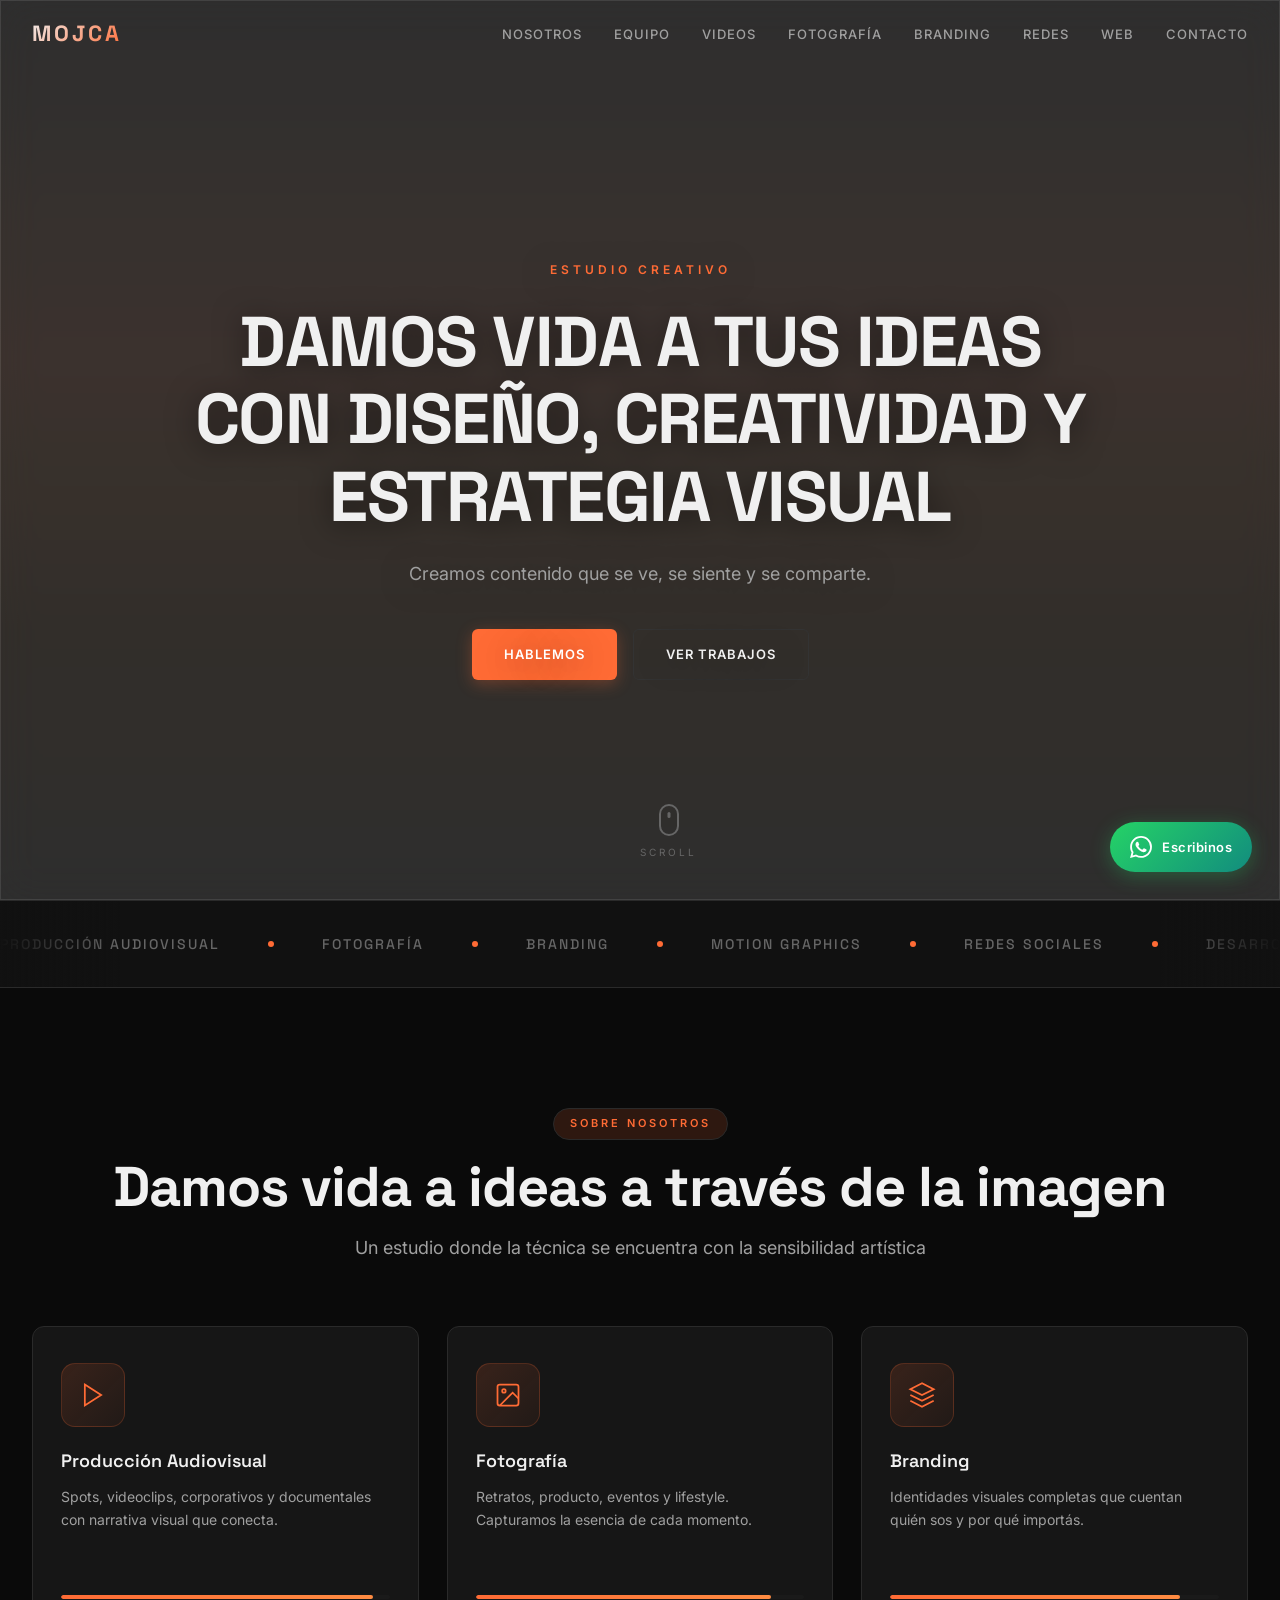
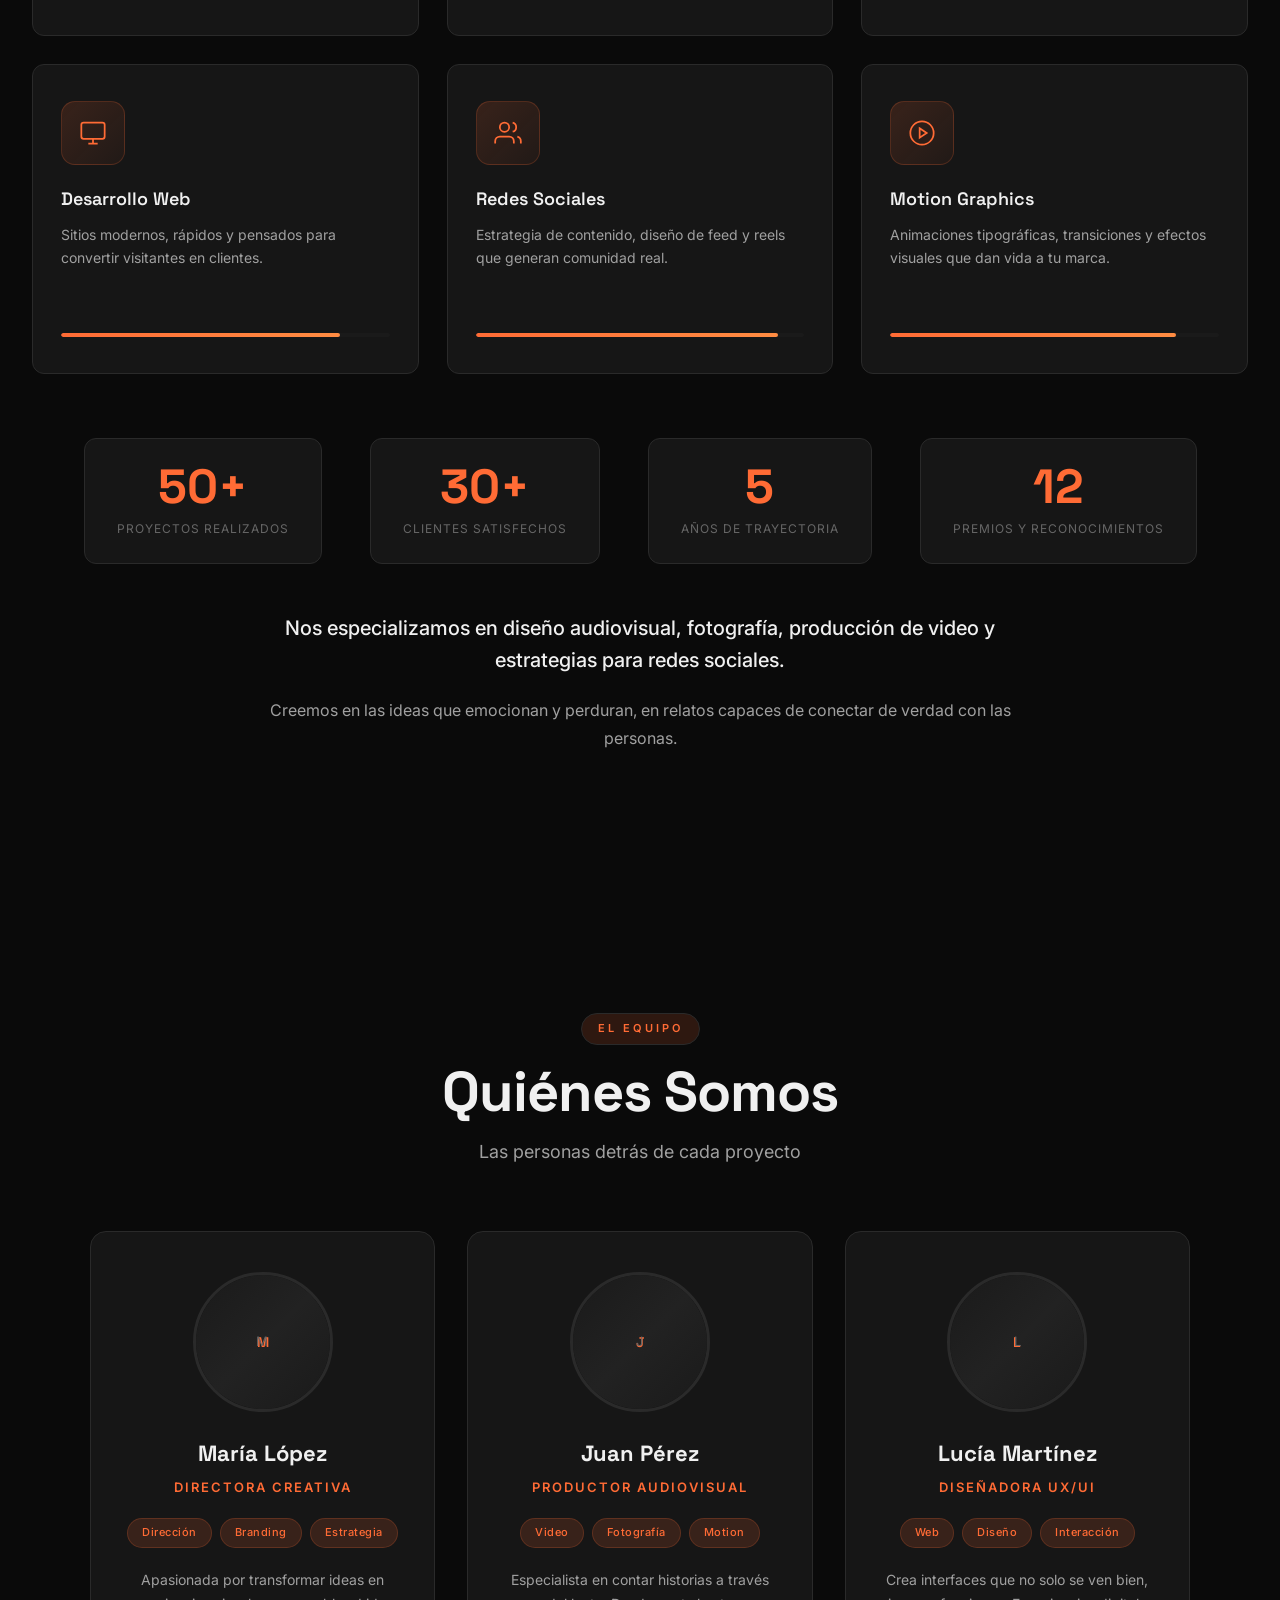
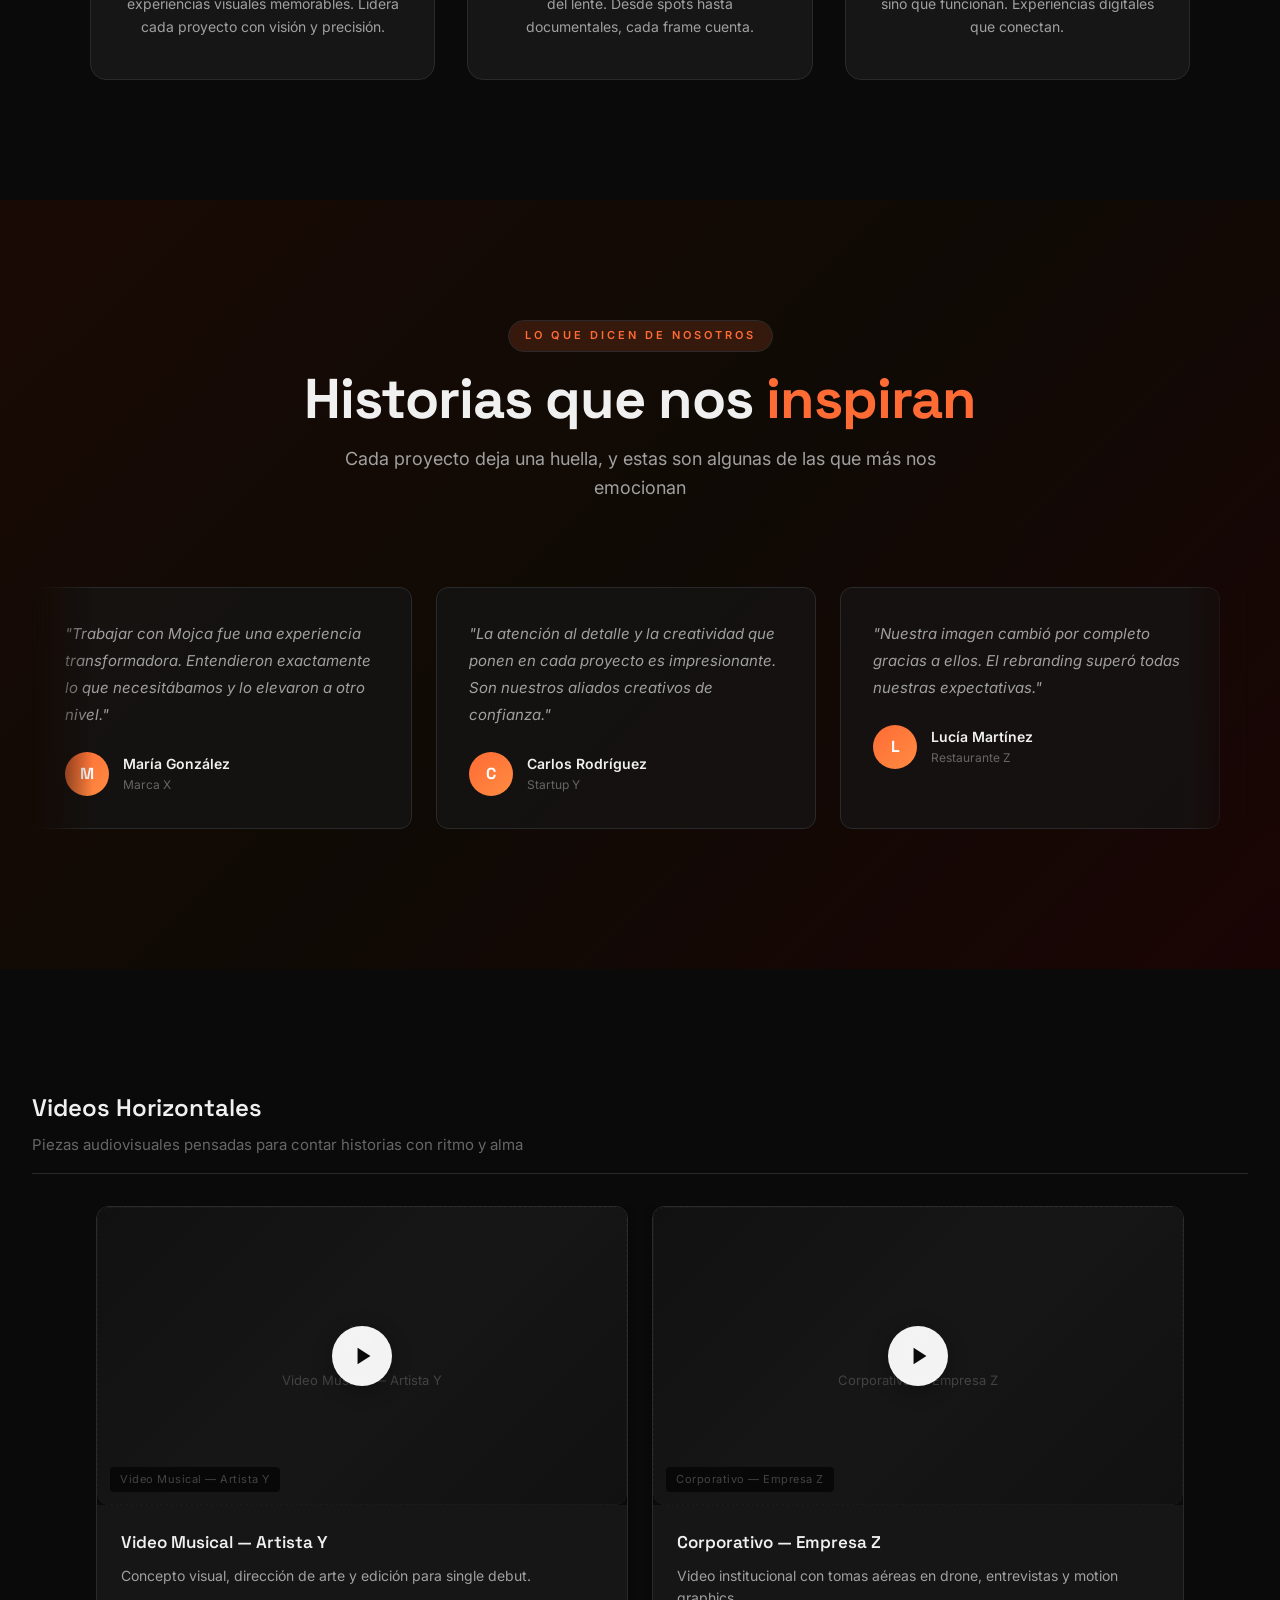
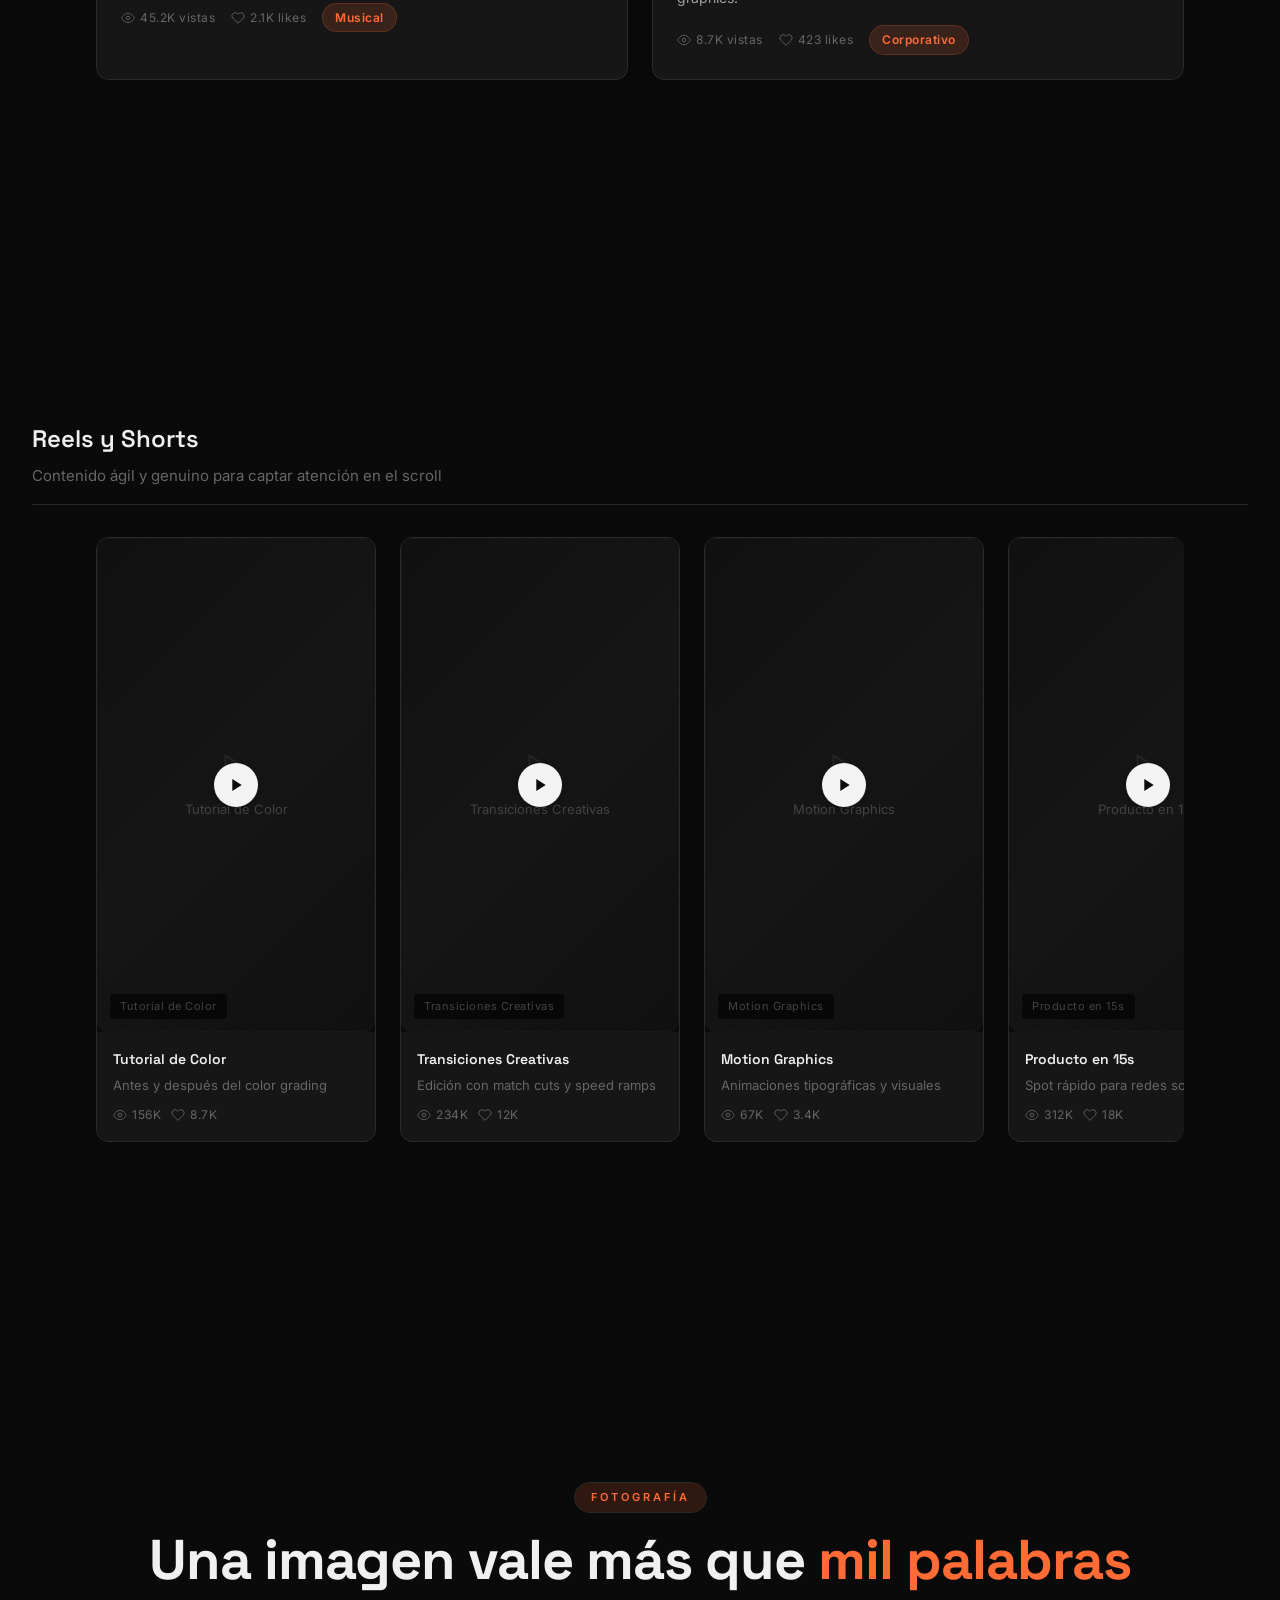
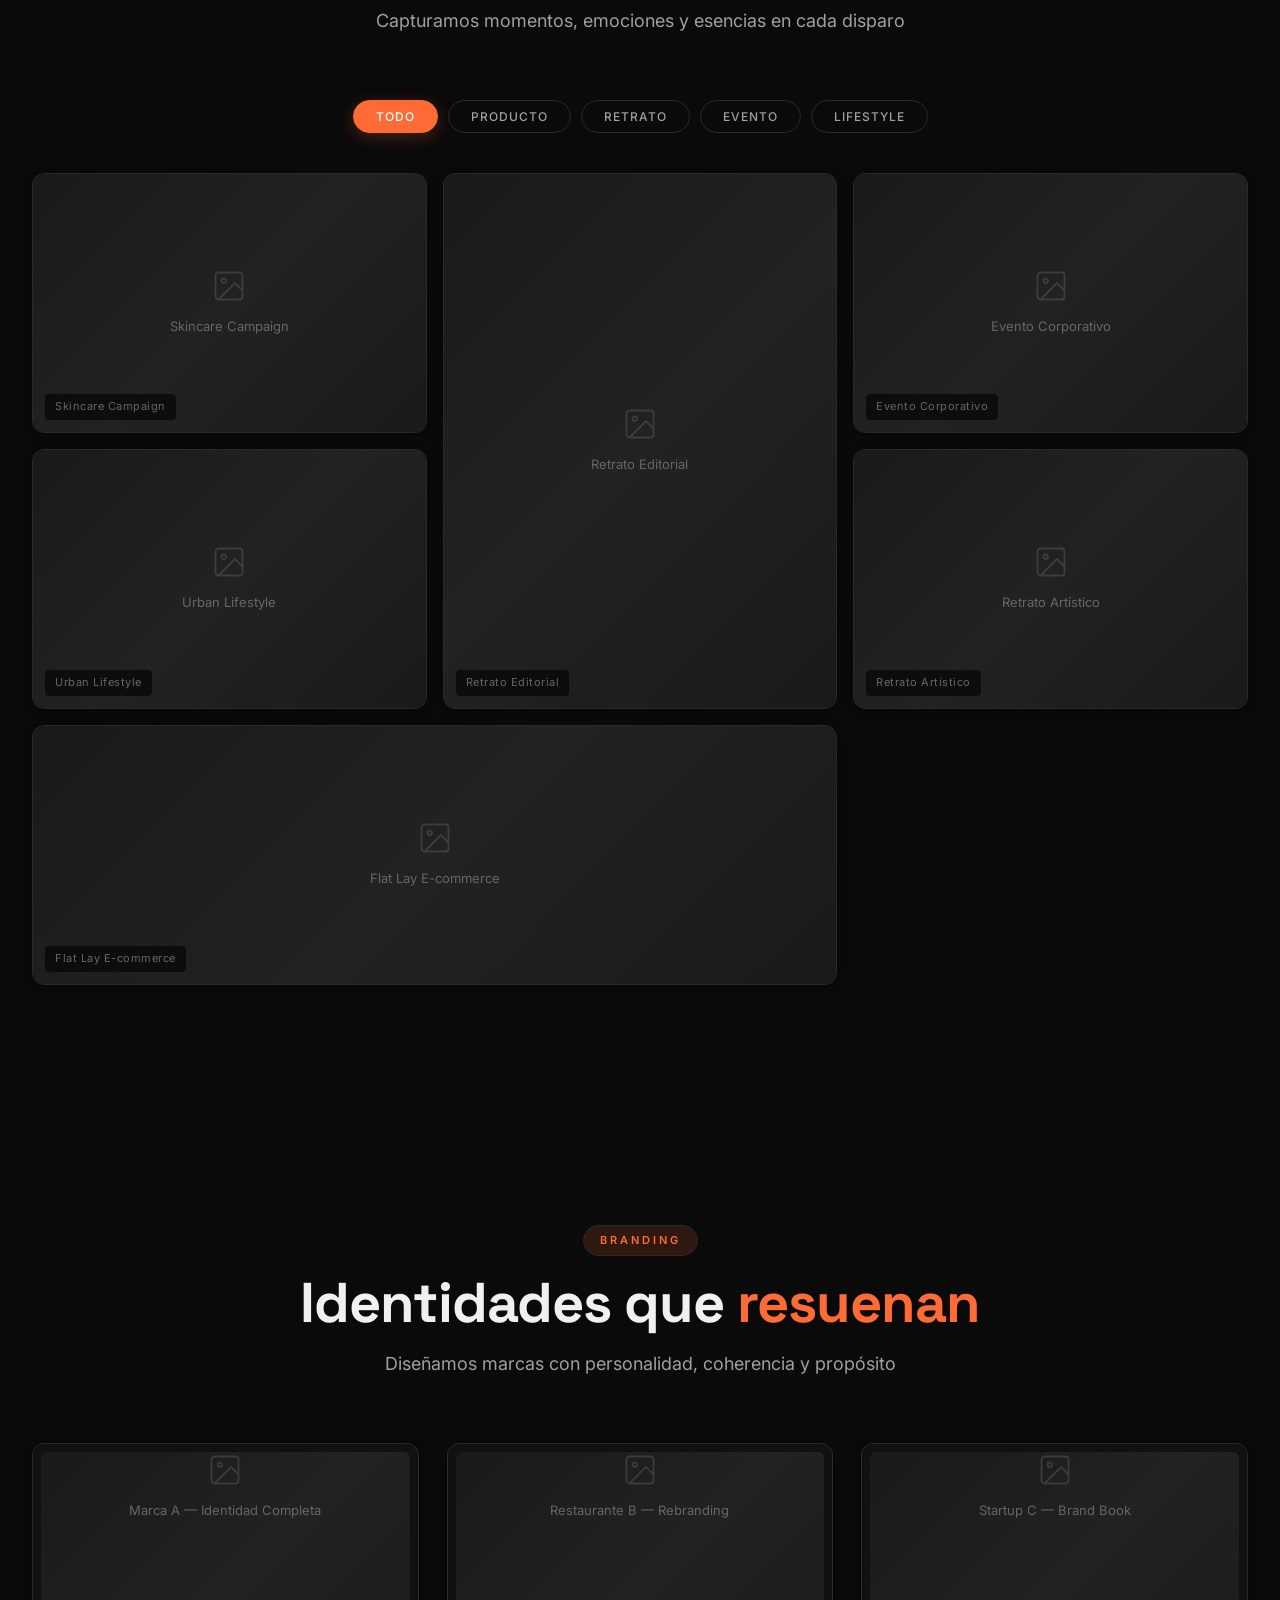
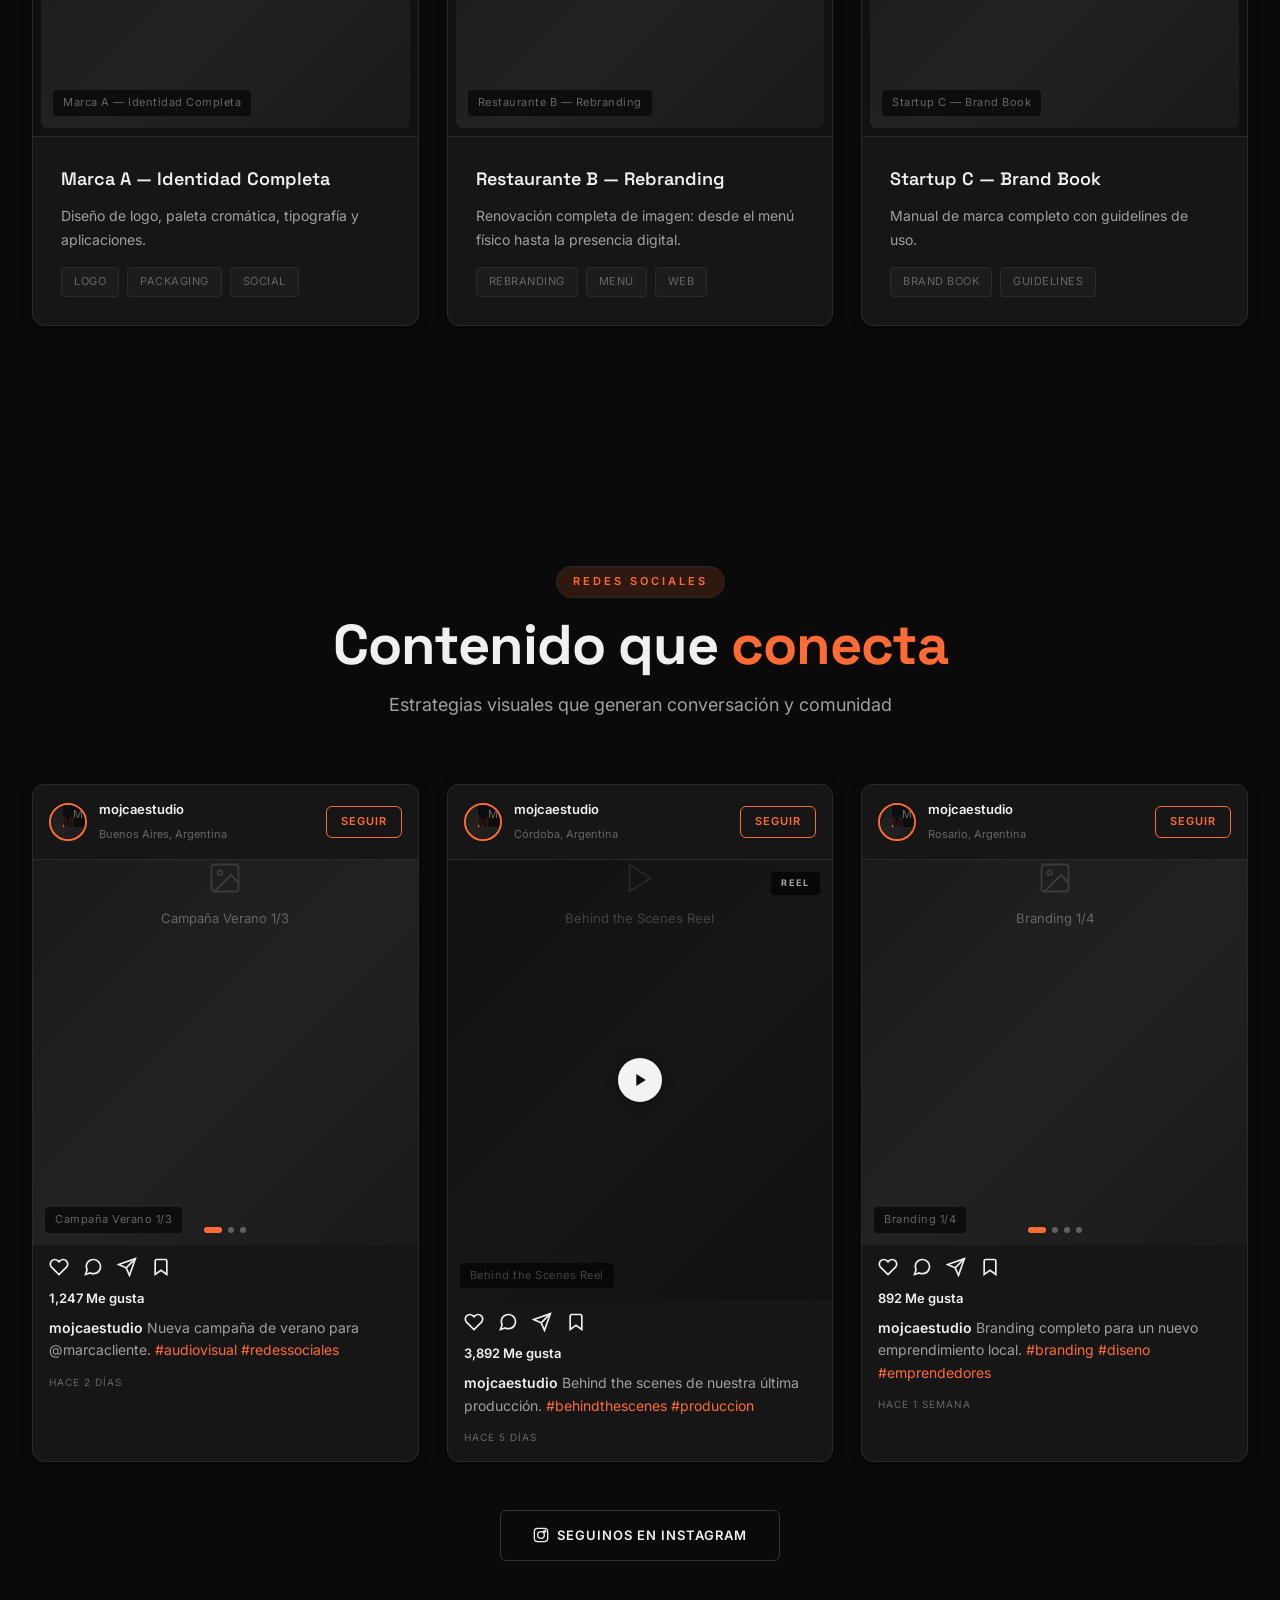
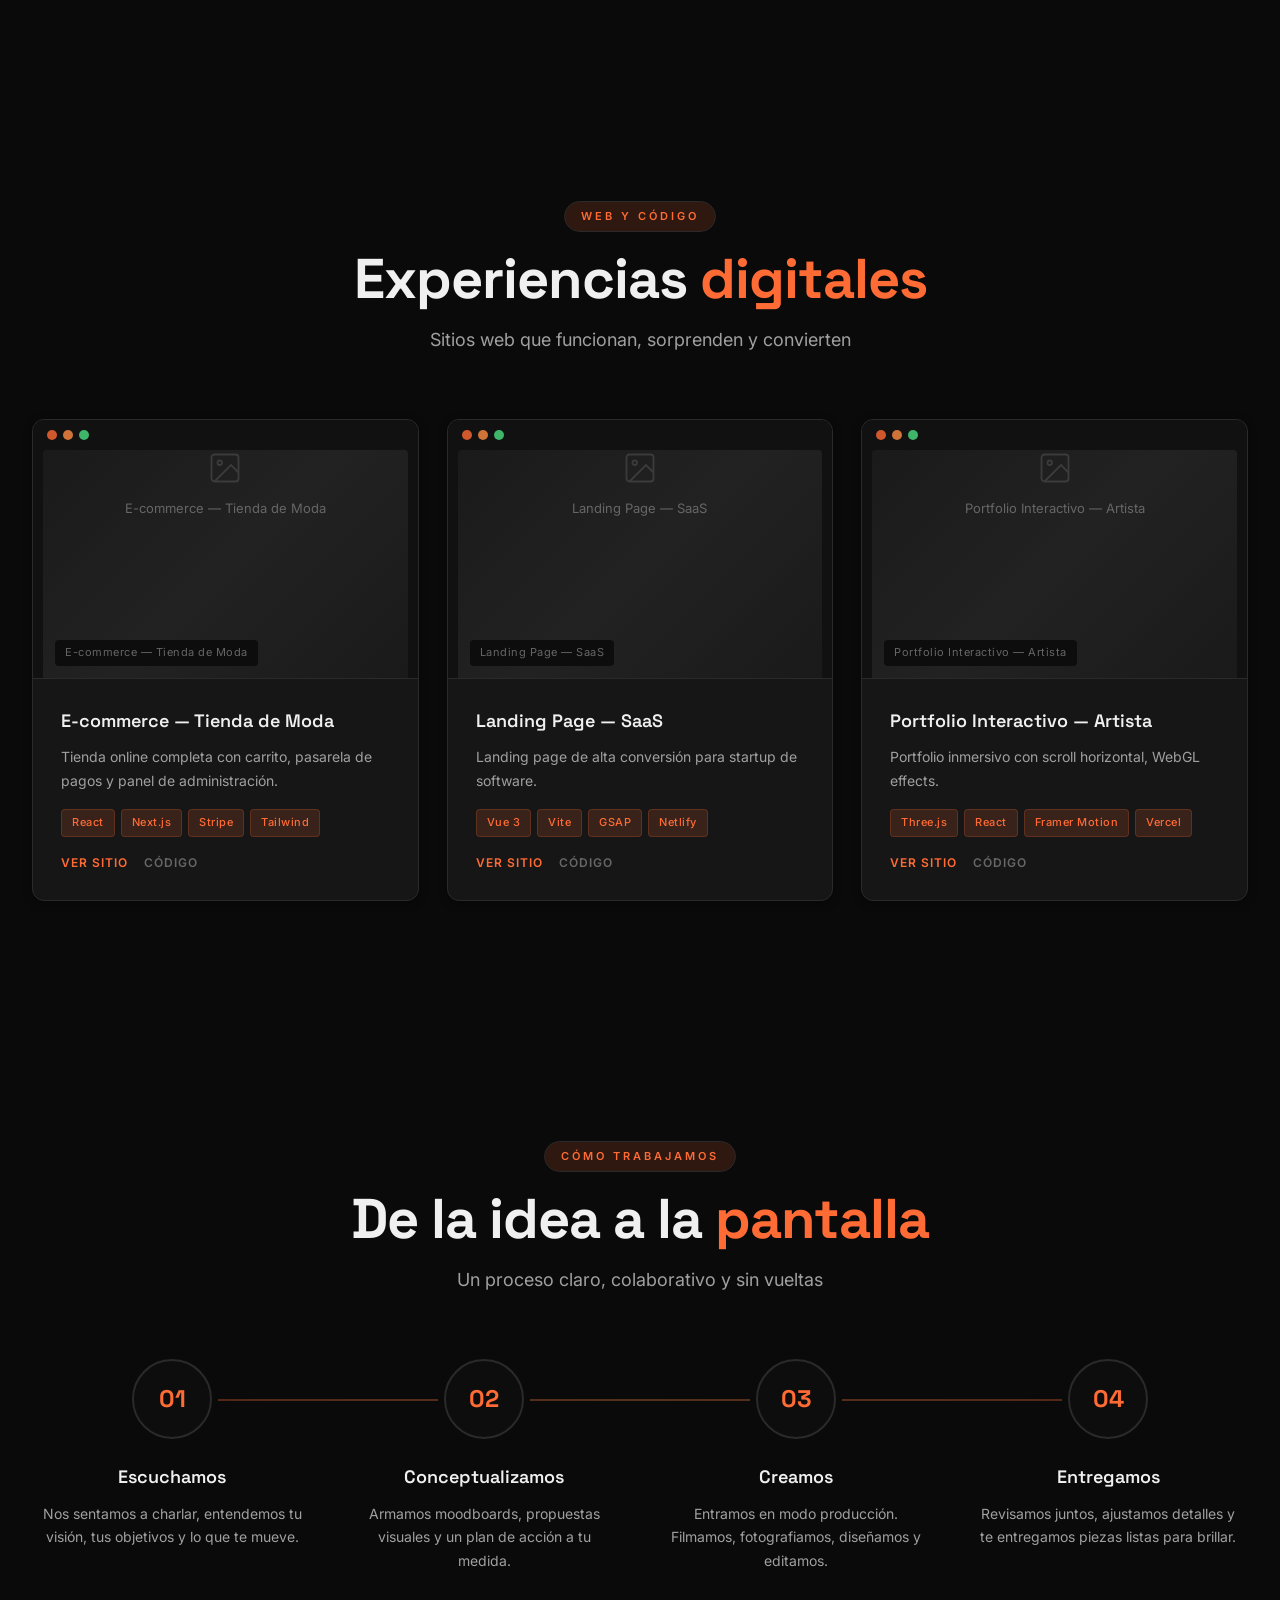
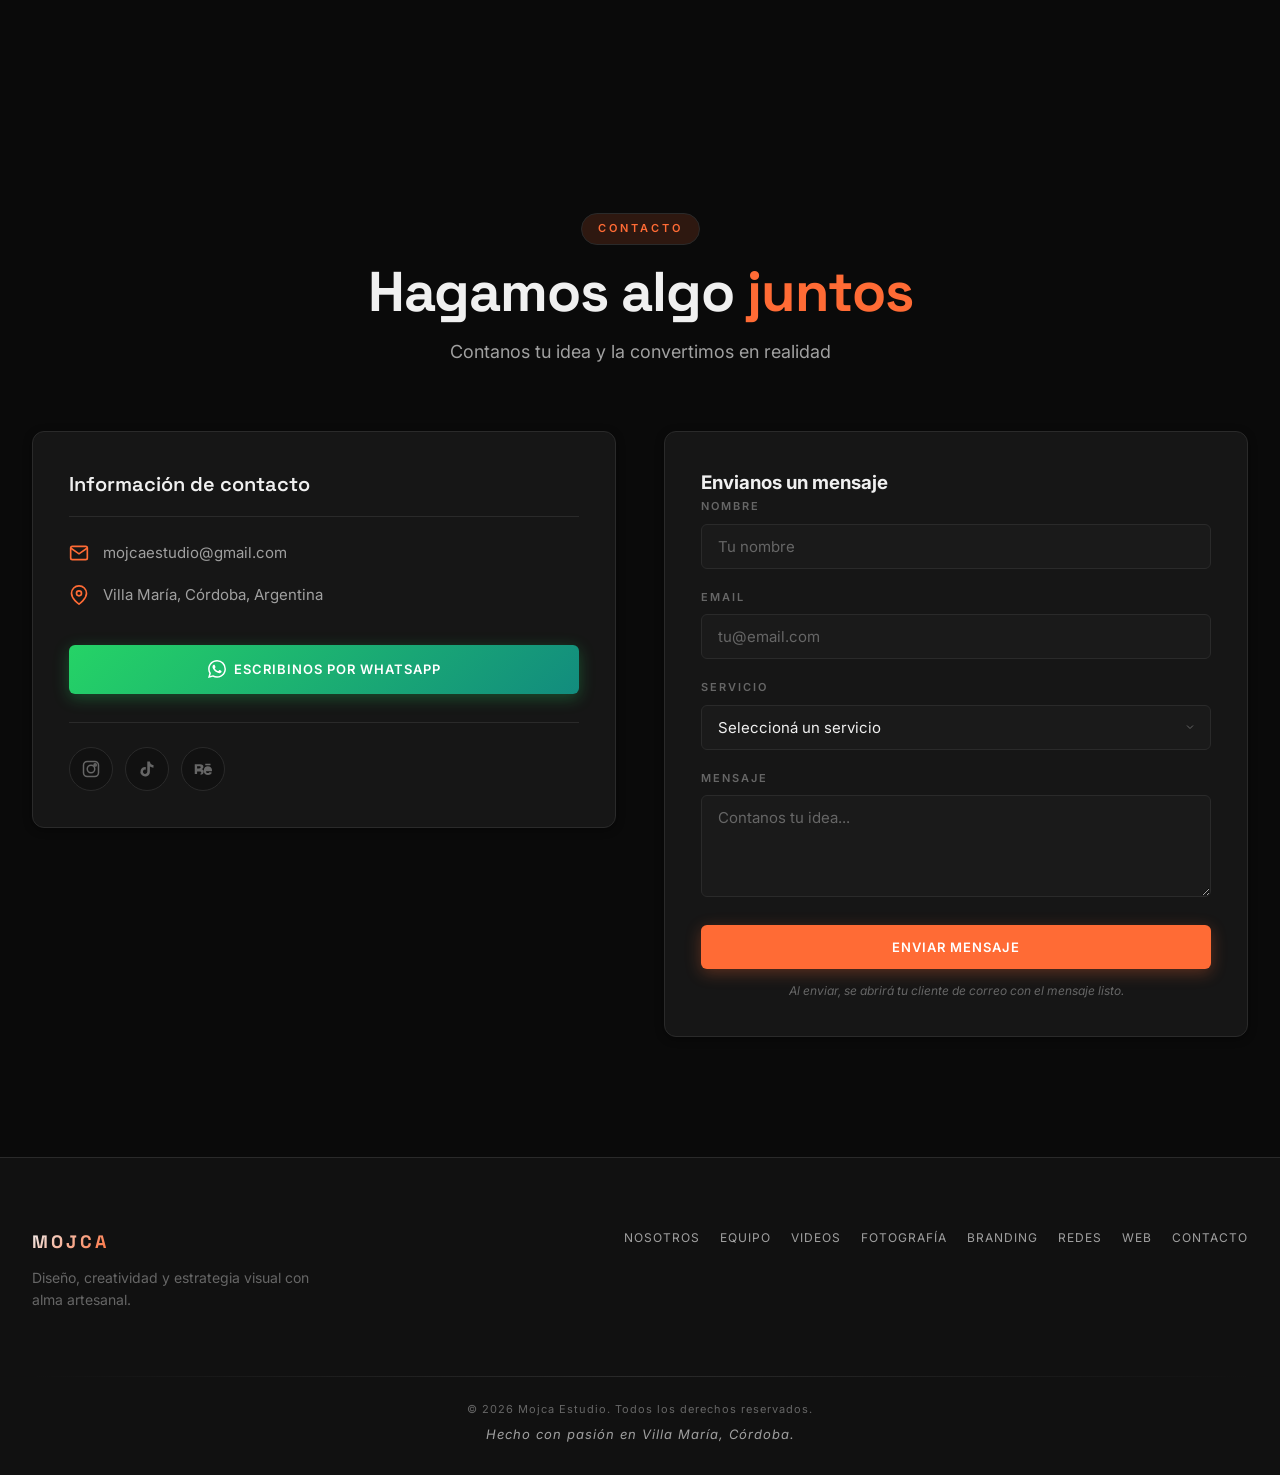
==== index.html @ 7a1876a5 "Update index.html" ====
<!DOCTYPE html>
<html lang="es">
<head>
    <meta charset="UTF-8">
    <meta name="viewport" content="width=device-width, initial-scale=1.0">
    <title>Mojca Estudio</title>
    <link rel="preconnect" href="https://fonts.googleapis.com">
    <link rel="preconnect" href="https://fonts.gstatic.com" crossorigin>
    <link href="https://fonts.googleapis.com/css2?family=Inter:wght@300;400;500;600;700&family=Space+Grotesk:wght@400;500;600;700&display=swap" rel="stylesheet">
    <link rel="stylesheet" href="style.css">
</head>
<body>

<div class="cursor-glow" id="cursorGlow"></div>
<div class="bg-gradient-layer" id="bgGradient" data-active="warm"></div>

<nav class="nav" id="nav">
    <div class="nav-container">
        <a href="#" class="logo">
            <span class="logo-text" data-editable="logoText">MOJCA</span>
        </a>
        <ul class="nav-links" id="navLinks">
            <li><a href="#sobre">Nosotros</a></li>
            <li><a href="#quienes-somos">Equipo</a></li>
            <li><a href="#videos">Videos</a></li>
            <li><a href="#fotos">Fotografía</a></li>
            <li><a href="#branding">Branding</a></li>
            <li><a href="#redes">Redes</a></li>
            <li><a href="#webdev">Web</a></li>
            <li><a href="#contacto">Contacto</a></li>
        </ul>
        <button class="nav-toggle" id="navToggle" aria-label="Menu">
            <span></span><span></span><span></span>
        </button>
    </div>
</nav>

<section class="hero section-bg" data-bg="warm" id="inicio">
    <div class="hero-video-bg" id="heroVideoBg">
        <video id="heroVideo" muted loop playsinline preload="metadata" controlsList="nodownload noplaybackrate" disablePictureInPicture oncontextmenu="return false;"></video>
        <div class="hero-video-overlay" id="heroVideoOverlay"></div>
    </div>
    <div class="hero-glass" id="heroGlass"></div>
    <div class="hero-content">
        <p class="hero-label fade-up delay-1" data-editable="heroLabel">Estudio Creativo</p>
        <h1 class="hero-title fade-up delay-2" data-editable="heroTitle">DAMOS VIDA A TUS IDEAS CON DISEÑO, CREATIVIDAD Y ESTRATEGIA VISUAL</h1>
        <p class="hero-sub fade-up delay-3" data-editable="heroSub">Creamos contenido que se ve, se siente y se comparte.</p>
        <div class="hero-cta fade-up delay-4">
            <a href="#contacto" class="btn btn-primary">Hablemos</a>
            <a href="#videos" class="btn btn-outline">Ver Trabajos</a>
        </div>
    </div>
    <div class="scroll-indicator fade-up delay-5">
        <span></span>
        <p>Scroll</p>
    </div>
</section>

<div class="marquee-section">
    <div class="marquee-track" id="marqueeTrack">
        <span>Producción Audiovisual</span><span class="marquee-dot"></span>
        <span>Fotografía</span><span class="marquee-dot"></span>
        <span>Branding</span><span class="marquee-dot"></span>
        <span>Motion Graphics</span><span class="marquee-dot"></span>
        <span>Redes Sociales</span><span class="marquee-dot"></span>
        <span>Desarrollo Web</span><span class="marquee-dot"></span>
        <span>Color Grading</span><span class="marquee-dot"></span>
        <span>Diseño Editorial</span><span class="marquee-dot"></span>
        <span>Producción Audiovisual</span><span class="marquee-dot"></span>
        <span>Fotografía</span><span class="marquee-dot"></span>
        <span>Branding</span><span class="marquee-dot"></span>
        <span>Motion Graphics</span><span class="marquee-dot"></span>
        <span>Redes Sociales</span><span class="marquee-dot"></span>
        <span>Desarrollo Web</span><span class="marquee-dot"></span>
        <span>Color Grading</span><span class="marquee-dot"></span>
        <span>Diseño Editorial</span><span class="marquee-dot"></span>
    </div>
</div>

<section class="section section-bg" data-bg="cream" id="sobre">
    <div class="container-wide">
        <div class="section-header scroll-reveal">
            <span class="section-tag" data-editable="sobreTag">Sobre Nosotros</span>
            <h2 class="section-title" data-editable="sobreTitle">Damos vida a ideas a través de la imagen</h2>
            <p class="section-subtitle" data-editable="sobreSubtitle">Un estudio donde la técnica se encuentra con la sensibilidad artística</p>
        </div>
        <div class="servicios-grid">
            <div class="servicio-card scroll-reveal" data-delay="0">
                <div class="servicio-icon"><svg viewBox="0 0 24 24" fill="none" stroke="currentColor" stroke-width="1.5"><polygon points="5 3 19 12 5 21 5 3"/></svg></div>
                <h3>Producción Audiovisual</h3>
                <p>Spots, videoclips, corporativos y documentales con narrativa visual que conecta.</p>
                <div class="servicio-bar"><div class="servicio-bar-fill" style="--width:95%"></div></div>
            </div>
            <div class="servicio-card scroll-reveal" data-delay="1">
                <div class="servicio-icon"><svg viewBox="0 0 24 24" fill="none" stroke="currentColor" stroke-width="1.5"><rect x="3" y="3" width="18" height="18" rx="2"/><circle cx="8.5" cy="8.5" r="1.5"/><path d="M21 15l-5-5L5 21"/></svg></div>
                <h3>Fotografía</h3>
                <p>Retratos, producto, eventos y lifestyle. Capturamos la esencia de cada momento.</p>
                <div class="servicio-bar"><div class="servicio-bar-fill" style="--width:90%"></div></div>
            </div>
            <div class="servicio-card scroll-reveal" data-delay="2">
                <div class="servicio-icon"><svg viewBox="0 0 24 24" fill="none" stroke="currentColor" stroke-width="1.5"><path d="M12 2L2 7l10 5 10-5-10-5z"/><path d="M2 17l10 5 10-5"/><path d="M2 12l10 5 10-5"/></svg></div>
                <h3>Branding</h3>
                <p>Identidades visuales completas que cuentan quién sos y por qué importás.</p>
                <div class="servicio-bar"><div class="servicio-bar-fill" style="--width:88%"></div></div>
            </div>
            <div class="servicio-card scroll-reveal" data-delay="3">
                <div class="servicio-icon"><svg viewBox="0 0 24 24" fill="none" stroke="currentColor" stroke-width="1.5"><rect x="2" y="3" width="20" height="14" rx="2"/><line x1="8" y1="21" x2="16" y2="21"/><line x1="12" y1="17" x2="12" y2="21"/></svg></div>
                <h3>Desarrollo Web</h3>
                <p>Sitios modernos, rápidos y pensados para convertir visitantes en clientes.</p>
                <div class="servicio-bar"><div class="servicio-bar-fill" style="--width:85%"></div></div>
            </div>
            <div class="servicio-card scroll-reveal" data-delay="4">
                <div class="servicio-icon"><svg viewBox="0 0 24 24" fill="none" stroke="currentColor" stroke-width="1.5"><path d="M17 21v-2a4 4 0 0 0-4-4H5a4 4 0 0 0-4 4v2"/><circle cx="9" cy="7" r="4"/><path d="M23 21v-2a4 4 0 0 0-3-3.87"/><path d="M16 3.13a4 4 0 0 1 0 7.75"/></svg></div>
                <h3>Redes Sociales</h3>
                <p>Estrategia de contenido, diseño de feed y reels que generan comunidad real.</p>
                <div class="servicio-bar"><div class="servicio-bar-fill" style="--width:92%"></div></div>
            </div>
            <div class="servicio-card scroll-reveal" data-delay="5">
                <div class="servicio-icon"><svg viewBox="0 0 24 24" fill="none" stroke="currentColor" stroke-width="1.5"><circle cx="12" cy="12" r="10"/><polygon points="10 8 16 12 10 16 10 8"/></svg></div>
                <h3>Motion Graphics</h3>
                <p>Animaciones tipográficas, transiciones y efectos visuales que dan vida a tu marca.</p>
                <div class="servicio-bar"><div class="servicio-bar-fill" style="--width:87%"></div></div>
            </div>
        </div>
        <div class="sobre-stats scroll-reveal">
            <div class="stat">
                <span class="stat-num count-up" data-target="50" data-suffix="+" data-editable="stat1">50+</span>
                <span class="stat-label" data-editable="stat1Label">Proyectos Realizados</span>
            </div>
            <div class="stat">
                <span class="stat-num count-up" data-target="30" data-suffix="+" data-editable="stat2">30+</span>
                <span class="stat-label" data-editable="stat2Label">Clientes Satisfechos</span>
            </div>
            <div class="stat">
                <span class="stat-num count-up" data-target="5" data-suffix="" data-editable="stat3">5</span>
                <span class="stat-label" data-editable="stat3Label">Años de Trayectoria</span>
            </div>
            <div class="stat">
                <span class="stat-num count-up" data-target="12" data-suffix="" data-editable="stat4">12</span>
                <span class="stat-label" data-editable="stat4Label">Premios y Reconocimientos</span>
            </div>
        </div>
        <div class="sobre-text scroll-reveal" style="margin-top:48px;text-align:center;max-width:800px;margin-left:auto;margin-right:auto;">
            <p class="lead" data-editable="sobreLead">Nos especializamos en diseño audiovisual, fotografía, producción de video y estrategias para redes sociales.</p>
            <p data-editable="sobreText">Creemos en las ideas que emocionan y perduran, en relatos capaces de conectar de verdad con las personas.</p>
        </div>
    </div>
</section>

<section class="section section-bg quienes-somos-section" data-bg="cream" id="quienes-somos">
    <div class="container-wide">
        <div class="section-header scroll-reveal">
            <span class="section-tag" data-editable="quienesTag">El Equipo</span>
            <h2 class="section-title" data-editable="quienesTitle">Quiénes Somos</h2>
            <p class="section-subtitle" data-editable="quienesSubtitle">Las personas detrás de cada proyecto</p>
        </div>
        <div class="quienes-somos-grid" id="quienesSomosGrid"></div>
    </div>
</section>

<section class="section section-bg testimonios-section" data-bg="terracotta" id="testimonios">
    <div class="testimonios-bg" id="testimoniosBg"></div>
    <div class="container-wide">
        <div class="section-header scroll-reveal">
            <span class="section-tag">Lo que dicen de nosotros</span>
            <h2 class="section-title">Historias que nos <em>inspiran</em></h2>
            <p class="section-subtitle">Cada proyecto deja una huella, y estas son algunas de las que más nos emocionan</p>
        </div>
        <div class="testimonios-carousel-outer" id="testimoniosCarousel">
            <div class="testimonios-track-wrapper">
                <div class="testimonios-track" id="testimoniosTrack"></div>
            </div>
        </div>
    </div>
</section>

<section class="section section-bg" data-bg="olive" id="videos">
    <div class="container-wide">
        <div class="carousel-section">
            <div class="carousel-header scroll-reveal">
                <div class="carousel-title-group">
                    <h3>Videos Horizontales</h3>
                    <p class="carousel-desc">Piezas audiovisuales pensadas para contar historias con ritmo y alma</p>
                </div>
            </div>
            <div class="carousel-outer">
                <button class="carousel-btn prev" aria-label="Anterior"><svg viewBox="0 0 24 24" fill="none" stroke="currentColor" stroke-width="2"><polyline points="15 18 9 12 15 6"/></svg></button>
                <div class="carousel-track-wrapper"><div class="carousel-track" id="carousel-horizontal"></div></div>
                <button class="carousel-btn next" aria-label="Siguiente"><svg viewBox="0 0 24 24" fill="none" stroke="currentColor" stroke-width="2"><polyline points="9 18 15 12 9 6"/></svg></button>
            </div>
        </div>
    </div>
</section>

<section class="section section-bg" data-bg="wine" id="reels">
    <div class="container-wide">
        <div class="carousel-section">
            <div class="carousel-header scroll-reveal">
                <div class="carousel-title-group">
                    <h3>Reels y Shorts</h3>
                    <p class="carousel-desc">Contenido ágil y genuino para captar atención en el scroll</p>
                </div>
            </div>
            <div class="carousel-outer">
                <button class="carousel-btn prev" aria-label="Anterior"><svg viewBox="0 0 24 24" fill="none" stroke="currentColor" stroke-width="2"><polyline points="15 18 9 12 15 6"/></svg></button>
                <div class="carousel-track-wrapper"><div class="carousel-track vertical" id="carousel-vertical"></div></div>
                <button class="carousel-btn next" aria-label="Siguiente"><svg viewBox="0 0 24 24" fill="none" stroke="currentColor" stroke-width="2"><polyline points="9 18 15 12 9 6"/></svg></button>
            </div>
        </div>
    </div>
</section>

<section class="section section-bg" data-bg="cream" id="fotos">
    <div class="container-wide">
        <div class="section-header scroll-reveal">
            <span class="section-tag">Fotografía</span>
            <h2 class="section-title">Una imagen vale más que <em>mil palabras</em></h2>
            <p class="section-subtitle">Capturamos momentos, emociones y esencias en cada disparo</p>
        </div>
        <div class="gallery-filter scroll-reveal">
            <button class="filter-btn active" data-filter="all">Todo</button>
            <button class="filter-btn" data-filter="producto">Producto</button>
            <button class="filter-btn" data-filter="retrato">Retrato</button>
            <button class="filter-btn" data-filter="evento">Evento</button>
            <button class="filter-btn" data-filter="lifestyle">Lifestyle</button>
        </div>
        <div class="photo-grid" id="photoGrid"></div>
    </div>
</section>

<section class="section section-bg" data-bg="terracotta" id="branding">
    <div class="container-wide">
        <div class="section-header scroll-reveal">
            <span class="section-tag">Branding</span>
            <h2 class="section-title">Identidades que <em>resuenan</em></h2>
            <p class="section-subtitle">Diseñamos marcas con personalidad, coherencia y propósito</p>
        </div>
        <div class="branding-grid" id="brandingGrid"></div>
    </div>
</section>

<section class="section section-bg" data-bg="olive" id="redes">
    <div class="container-wide">
        <div class="section-header scroll-reveal">
            <span class="section-tag">Redes Sociales</span>
            <h2 class="section-title">Contenido que <em>conecta</em></h2>
            <p class="section-subtitle">Estrategias visuales que generan conversación y comunidad</p>
        </div>
        <div class="ig-feed-full" id="redesGrid"></div>
        <div class="ig-cta scroll-reveal">
            <a href="https://www.instagram.com/mojcaestudio/" target="_blank" class="btn btn-outline">
                <svg viewBox="0 0 24 24" fill="none" stroke="currentColor" stroke-width="2" style="width:16px;height:16px;"><rect x="2" y="2" width="20" height="20" rx="5"/><circle cx="12" cy="12" r="5"/><circle cx="17.5" cy="6.5" r="1.5"/></svg>
                Seguinos en Instagram
            </a>
        </div>
    </div>
</section>

<section class="section section-bg" data-bg="wine" id="webdev">
    <div class="container-wide">
        <div class="section-header scroll-reveal">
            <span class="section-tag">Web y Código</span>
            <h2 class="section-title">Experiencias <em>digitales</em></h2>
            <p class="section-subtitle">Sitios web que funcionan, sorprenden y convierten</p>
        </div>
        <div class="webdev-grid" id="webdevGrid"></div>
    </div>
</section>

<section class="section section-bg proceso-section" data-bg="warm" id="proceso">
    <div class="container-wide">
        <div class="section-header scroll-reveal">
            <span class="section-tag">Cómo Trabajamos</span>
            <h2 class="section-title">De la idea a la <em>pantalla</em></h2>
            <p class="section-subtitle">Un proceso claro, colaborativo y sin vueltas</p>
        </div>
        <div class="proceso-timeline">
            <div class="proceso-step scroll-reveal" data-delay="0">
                <div class="proceso-num">01</div>
                <div class="proceso-content"><h4>Escuchamos</h4><p>Nos sentamos a charlar, entendemos tu visión, tus objetivos y lo que te mueve.</p></div>
            </div>
            <div class="proceso-step scroll-reveal" data-delay="1">
                <div class="proceso-num">02</div>
                <div class="proceso-content"><h4>Conceptualizamos</h4><p>Armamos moodboards, propuestas visuales y un plan de acción a tu medida.</p></div>
            </div>
            <div class="proceso-step scroll-reveal" data-delay="2">
                <div class="proceso-num">03</div>
                <div class="proceso-content"><h4>Creamos</h4><p>Entramos en modo producción. Filmamos, fotografiamos, diseñamos y editamos.</p></div>
            </div>
            <div class="proceso-step scroll-reveal" data-delay="3">
                <div class="proceso-num">04</div>
                <div class="proceso-content"><h4>Entregamos</h4><p>Revisamos juntos, ajustamos detalles y te entregamos piezas listas para brillar.</p></div>
            </div>
        </div>
    </div>
</section>

<section class="section section-bg" data-bg="cream" id="contacto">
    <div class="container-wide">
        <div class="section-header scroll-reveal">
            <span class="section-tag">Contacto</span>
            <h2 class="section-title">Hagamos algo <em>juntos</em></h2>
            <p class="section-subtitle">Contanos tu idea y la convertimos en realidad</p>
        </div>
        <div class="contacto-grid">
            <div class="contacto-card scroll-reveal">
                <h3>Información de contacto</h3>
                <div class="contacto-item">
                    <svg viewBox="0 0 24 24" fill="none" stroke="currentColor" stroke-width="2"><path d="M4 4h16c1.1 0 2 .9 2 2v12c0 1.1-.9 2-2 2H4c-1.1 0-2-.9-2-2V6c0-1.1.9-2 2-2z"/><polyline points="22,6 12,13 2,6"/></svg>
                    <span data-editable="contactEmail">mojcaestudio@gmail.com</span>
                </div>
                <div class="contacto-item">
                    <svg viewBox="0 0 24 24" fill="none" stroke="currentColor" stroke-width="2"><path d="M21 10c0 7-9 13-9 13s-9-6-9-13a9 9 0 0 1 18 0z"/><circle cx="12" cy="10" r="3"/></svg>
                    <span data-editable="contactLocation">Villa María, Córdoba, Argentina</span>
                </div>
                <a href="https://wa.me/5493534000000?text=Hola%20Mojca%20Estudio" target="_blank" class="btn btn-primary whatsapp-btn-big" id="whatsappBtnBig" style="margin-top:20px;width:100%;justify-content:center;">
                    <svg viewBox="0 0 24 24" fill="currentColor" style="width:18px;height:18px;"><path d="M17.472 14.382c-.297-.149-1.758-.867-2.03-.967-.273-.099-.471-.148-.67.15-.197.297-.767.966-.94 1.164-.173.199-.347.223-.644.075-.297-.15-1.255-.463-2.39-1.475-.883-.788-1.48-1.761-1.653-2.059-.173-.297-.018-.458.13-.606.134-.133.298-.347.446-.52.149-.174.198-.298.298-.497.099-.198.05-.371-.025-.52-.075-.149-.669-1.612-.916-2.207-.242-.579-.487-.5-.669-.51-.173-.008-.371-.01-.57-.01-.198 0-.52.074-.792.372-.272.297-1.04 1.016-1.04 2.479 0 1.462 1.065 2.875 1.213 3.074.149.198 2.096 3.2 5.077 4.487.709.306 1.262.489 1.694.625.712.227 1.36.195 1.871.118.571-.085 1.758-.719 2.006-1.413.248-.694.248-1.289.173-1.413-.074-.124-.272-.198-.57-.347m-5.421 7.403h-.004a9.87 9.87 0 01-5.031-1.378l-.361-.214-3.741.982.998-3.648-.235-.374a9.86 9.86 0 01-1.51-5.26c.001-5.45 4.436-9.884 9.888-9.884 2.64 0 5.122 1.03 6.988 2.898a9.825 9.825 0 012.893 6.994c-.003 5.45-4.437 9.884-9.885 9.884m8.413-18.297A11.815 11.815 0 0012.05 0C5.495 0 .16 5.335.157 11.892c0 2.096.547 4.142 1.588 5.945L.057 24l6.305-1.654a11.882 11.882 0 005.683 1.448h.005c6.554 0 11.89-5.335 11.893-11.893a11.821 11.821 0 00-3.48-8.413z"/></svg>
                    Escribinos por WhatsApp
                </a>
                <div class="contacto-social">
                    <a href="https://www.instagram.com/mojcaestudio/" target="_blank" aria-label="Instagram"><svg viewBox="0 0 24 24" fill="none" stroke="currentColor" stroke-width="2"><rect x="2" y="2" width="20" height="20" rx="5"/><circle cx="12" cy="12" r="5"/><circle cx="17.5" cy="6.5" r="1.5"/></svg></a>
                    <a href="https://www.tiktok.com/@mojcaestudio" target="_blank" aria-label="TikTok"><svg viewBox="0 0 24 24" fill="currentColor"><path d="M19.59 6.69a4.83 4.83 0 0 1-3.77-4.25V2h-3.45v13.67a2.89 2.89 0 0 1-5.2 1.74 2.89 2.89 0 0 1 2.31-4.64 2.93 2.93 0 0 1 .88.13V9.4a6.84 6.84 0 0 0-1-.05A6.33 6.33 0 0 0 5 20.1a6.34 6.34 0 0 0 10.86-4.43v-7a8.16 8.16 0 0 0 4.77 1.52v-3.4a4.85 4.85 0 0 1-1-.1z"/></svg></a>
                    <a href="https://www.behance.net/mojcaestudio" target="_blank" aria-label="Behance"><svg viewBox="0 0 24 24" fill="currentColor"><path d="M22 7h-7V5h7v2zm1.726 10c-.442 1.297-2.029 3-5.101 3-3.074 0-5.564-1.729-5.564-5.675 0-3.91 2.325-5.92 5.466-5.92 3.082 0 4.964 1.782 5.375 4.426.078.506.109 1.188.095 2.14H15.97c.13 1.75.94 2.483 2.416 2.483.9 0 1.576-.363 1.92-1.127h2.44zM8.667 18.5H1V5.5h7.333c2.783 0 4.264 1.456 4.264 3.583 0 1.65-.908 2.79-2.388 3.15v.05c1.79.35 2.708 1.54 2.708 3.22 0 2.43-1.84 3.997-4.25 3.997zM4.12 8.383v2.833h2.76c1.27 0 2.01-.55 2.01-1.48 0-.97-.68-1.353-1.87-1.353H4.12zm3.19 7.05H4.12v3.067h3.37c1.43 0 2.21-.58 2.21-1.59 0-1.03-.82-1.477-2.39-1.477z"/></svg></a>
                </div>
            </div>
            <div class="contacto-form scroll-reveal">
                <h3>Envianos un mensaje</h3>
                <form id="contactForm">
                    <div class="form-group"><label for="nombre">Nombre</label><input type="text" id="nombre" name="nombre" placeholder="Tu nombre" required></div>
                    <div class="form-group"><label for="email">Email</label><input type="email" id="email" name="email" placeholder="tu@email.com" required></div>
                    <div class="form-group"><label for="servicio">Servicio</label><select id="servicio" name="servicio"><option value="">Seleccioná un servicio</option><option value="Producción Audiovisual">Producción Audiovisual</option><option value="Fotografía">Fotografía</option><option value="Branding">Branding</option><option value="Redes Sociales">Redes Sociales</option><option value="Desarrollo Web">Desarrollo Web</option><option value="Otro">Otro</option></select></div>
                    <div class="form-group"><label for="mensaje">Mensaje</label><textarea id="mensaje" name="mensaje" rows="4" placeholder="Contanos tu idea..." required></textarea></div>
                    <button type="submit" class="btn btn-primary btn-full">Enviar mensaje</button>
                    <p class="form-note">Al enviar, se abrirá tu cliente de correo con el mensaje listo.</p>
                </form>
            </div>
        </div>
    </div>
</section>

<footer class="footer">
    <div class="container-wide">
        <div class="footer-content">
            <div class="footer-brand">
                <span class="logo"><span class="logo-text" data-editable="logoText">MOJCA</span></span>
                <p data-editable="footerText">Diseño, creatividad y estrategia visual con alma artesanal.</p>
            </div>
            <div class="footer-links">
                <a href="#sobre">Nosotros</a>
                <a href="#quienes-somos">Equipo</a>
                <a href="#videos">Videos</a>
                <a href="#fotos">Fotografía</a>
                <a href="#branding">Branding</a>
                <a href="#redes">Redes</a>
                <a href="#webdev">Web</a>
                <a href="#contacto">Contacto</a>
            </div>
        </div>
        <div class="footer-bottom">
            <div class="footer-line"></div>
            <p>&copy; 2026 Mojca Estudio. Todos los derechos reservados.</p>
            <p class="footer-motto">Hecho con pasión en Villa María, Córdoba.</p>
        </div>
    </div>
</footer>

<a href="https://wa.me/5493534000000?text=Hola%20Mojca%20Estudio" target="_blank" class="whatsapp-float" id="whatsappFloat" aria-label="WhatsApp">
    <svg viewBox="0 0 24 24" fill="currentColor"><path d="M17.472 14.382c-.297-.149-1.758-.867-2.03-.967-.273-.099-.471-.148-.67.15-.197.297-.767.966-.94 1.164-.173.199-.347.223-.644.075-.297-.15-1.255-.463-2.39-1.475-.883-.788-1.48-1.761-1.653-2.059-.173-.297-.018-.458.13-.606.134-.133.298-.347.446-.52.149-.174.198-.298.298-.497.099-.198.05-.371-.025-.52-.075-.149-.669-1.612-.916-2.207-.242-.579-.487-.5-.669-.51-.173-.008-.371-.01-.57-.01-.198 0-.52.074-.792.372-.272.297-1.04 1.016-1.04 2.479 0 1.462 1.065 2.875 1.213 3.074.149.198 2.096 3.2 5.077 4.487.709.306 1.262.489 1.694.625.712.227 1.36.195 1.871.118.571-.085 1.758-.719 2.006-1.413.248-.694.248-1.289.173-1.413-.074-.124-.272-.198-.57-.347m-5.421 7.403h-.004a9.87 9.87 0 01-5.031-1.378l-.361-.214-3.741.982.998-3.648-.235-.374a9.86 9.86 0 01-1.51-5.26c.001-5.45 4.436-9.884 9.888-9.884 2.64 0 5.122 1.03 6.988 2.898a9.825 9.825 0 012.893 6.994c-.003 5.45-4.437 9.884-9.885 9.884m8.413-18.297A11.815 11.815 0 0012.05 0C5.495 0 .16 5.335.157 11.892c0 2.096.547 4.142 1.588 5.945L.057 24l6.305-1.654a11.882 11.882 0 005.683 1.448h.005c6.554 0 11.89-5.335 11.893-11.893a11.821 11.821 0 00-3.48-8.413z"/></svg>
    <span class="whatsapp-float-label">Escribinos</span>
</a>

<script src="main.js"></script>
</body>
</html>
---- style.css ----
/* ========================================
   MOJCA ESTUDIO — Estilo Dark Modern
   ======================================== */

:root {
    --bg: #0a0a0a;
    --bg-elevated: #111111;
    --bg-card: #161616;
    --bg-hover: #1c1c1c;
    --bg-input: #1a1a1a;
    --text-primary: #f0f0f0;
    --text-secondary: #a0a0a0;
    --text-muted: #666666;
    --accent: #ff6b35;
    --accent-light: #ff8c42;
    --accent-warm: #ff9f60;
    --accent-glow: rgba(255, 107, 53, 0.15);
    --border: #2a2a2a;
    --border-light: #333333;
    --border-hover: #444444;
    --shadow-sm: 0 2px 8px rgba(0,0,0,0.4);
    --shadow-md: 0 4px 24px rgba(0,0,0,0.5);
    --shadow-lg: 0 8px 40px rgba(0,0,0,0.6);
    --radius-sm: 6px;
    --radius-md: 12px;
    --radius-lg: 16px;
    --transition: 0.3s cubic-bezier(0.4, 0, 0.2, 1);
    --transition-slow: 0.5s cubic-bezier(0.4, 0, 0.2, 1);
    --font-display: 'Space Grotesk', sans-serif;
    --font-body: 'Inter', sans-serif;
}

* { margin: 0; padding: 0; box-sizing: border-box; }
html { scroll-behavior: smooth; scroll-padding-top: 80px; }

body {
    font-family: var(--font-body);
    background: var(--bg);
    color: var(--text-primary);
    line-height: 1.6;
    -webkit-font-smoothing: antialiased;
    overflow-x: hidden;
    font-size: 16px;
}

a { color: inherit; text-decoration: none; }
img { max-width: 100%; display: block; }

/* Protección de multimedia */
video, img {
    -webkit-user-select: none;
    -moz-user-select: none;
    -ms-user-select: none;
    user-select: none;
    -webkit-user-drag: none;
}

.bg-gradient-layer {
    position: fixed;
    inset: 0;
    z-index: -2;
    transition: background 1.2s ease;
    pointer-events: none;
}
.bg-gradient-layer[data-active="warm"] {
    background: linear-gradient(180deg, #0a0a0a 0%, #1a0f0a 40%, #0f0a05 70%, #0a0a0a 100%);
}
.bg-gradient-layer[data-active="cream"] {
    background: linear-gradient(180deg, #0a0a0a 0%, #111111 40%, #0d0d0d 70%, #0a0a0a 100%);
}
.bg-gradient-layer[data-active="terracotta"] {
    background: linear-gradient(180deg, #0a0a0a 0%, #1a0a05 40%, #150804 70%, #0a0a0a 100%);
}
.bg-gradient-layer[data-active="olive"] {
    background: linear-gradient(180deg, #0a0a0a 0%, #0f1a0a 40%, #0a1208 70%, #0a0a0a 100%);
}
.bg-gradient-layer[data-active="wine"] {
    background: linear-gradient(180deg, #0a0a0a 0%, #1a0505 40%, #120303 70%, #0a0a0a 100%);
}

.container-wide {
    width: 100%;
    max-width: 1800px;
    margin: 0 auto;
    padding: 0 48px;
}
@media (min-width: 1921px) { .container-wide { padding: 0 80px; } }
@media (min-width: 2560px) { .container-wide { max-width: 2200px; padding: 0 120px; } }

.img-placeholder {
    width: 100%;
    height: 100%;
    background: linear-gradient(135deg, #1a1a1a 0%, #222222 50%, #1a1a1a 100%);
    border: 1px dashed var(--border);
    border-radius: var(--radius-md);
    display: flex;
    align-items: center;
    justify-content: center;
    position: relative;
    overflow: hidden;
}
.img-placeholder::before {
    content: attr(data-label);
    position: absolute;
    bottom: 12px;
    left: 12px;
    font-size: 11px;
    color: var(--text-muted);
    background: rgba(10, 10, 10, 0.85);
    padding: 4px 10px;
    border-radius: 4px;
    font-family: var(--font-body);
    letter-spacing: 0.5px;
}
.ph-inner {
    display: flex;
    flex-direction: column;
    align-items: center;
    gap: 12px;
    color: var(--text-muted);
}
.ph-inner svg { width: 36px; height: 36px; opacity: 0.4; }
.ph-inner span { font-size: 13px; font-weight: 400; color: var(--text-muted); font-family: var(--font-body); }
.img-placeholder.landscape { aspect-ratio: 16/9; }
.img-placeholder.portrait { aspect-ratio: 9/16; }
.img-placeholder.square { aspect-ratio: 1/1; }
.img-placeholder.wide { aspect-ratio: 4/3; }
.img-placeholder.tall { aspect-ratio: 3/4; }
.img-placeholder.avatar { width: 100%; height: 100%; border-radius: 50%; border: none; }
.img-placeholder.avatar .ph-inner span { font-size: 14px; font-weight: 600; color: var(--accent); font-family: var(--font-display); }
.img-placeholder.avatar .ph-inner svg { display: none; }

@keyframes fadeUp {
    from { opacity: 0; transform: translateY(30px); }
    to { opacity: 1; transform: translateY(0); }
}
@keyframes scrollBounce {
    0%, 100% { transform: translateX(-50%) translateY(0); opacity: 1; }
    50% { transform: translateX(-50%) translateY(6px); opacity: 0.4; }
}
.fade-up { opacity: 0; animation: fadeUp 0.8s ease forwards; }
.fade-up.delay-1 { animation-delay: 0.15s; }
.fade-up.delay-2 { animation-delay: 0.3s; }
.fade-up.delay-3 { animation-delay: 0.45s; }
.fade-up.delay-4 { animation-delay: 0.6s; }
.fade-up.delay-5 { animation-delay: 0.75s; }
.scroll-reveal { opacity: 0; transform: translateY(40px); transition: opacity 0.7s ease, transform 0.7s ease; }
.scroll-reveal.revealed { opacity: 1; transform: translateY(0); }

.nav {
    position: fixed;
    top: 0; left: 0; right: 0;
    z-index: 1000;
    padding: 16px 0;
    transition: var(--transition-slow);
    border-bottom: 1px solid transparent;
}
.nav.scrolled {
    background: rgba(10, 10, 10, 0.85);
    backdrop-filter: blur(20px);
    -webkit-backdrop-filter: blur(20px);
    border-bottom: 1px solid var(--border);
}
.nav-container {
    max-width: 1800px;
    margin: 0 auto;
    padding: 0 48px;
    display: flex;
    align-items: center;
    justify-content: space-between;
}
@media (min-width: 1921px) { .nav-container { padding: 0 80px; } }
@media (min-width: 2560px) { .nav-container { max-width: 2200px; padding: 0 120px; } }
.logo {
    font-family: var(--font-display);
    font-size: 22px;
    font-weight: 700;
    letter-spacing: 3px;
    color: var(--text-primary);
    display: flex;
    align-items: center;
    gap: 8px;
}
.logo-text {
    background: linear-gradient(135deg, var(--text-primary) 0%, var(--accent) 100%);
    -webkit-background-clip: text;
    -webkit-text-fill-color: transparent;
    background-clip: text;
}
.nav-links { display: flex; list-style: none; gap: 32px; }
.nav-links a {
    font-family: var(--font-body);
    font-size: 13px;
    font-weight: 500;
    letter-spacing: 1px;
    text-transform: uppercase;
    color: var(--text-secondary);
    transition: var(--transition);
    position: relative;
    padding-bottom: 4px;
}
.nav-links a:hover { color: var(--accent); }
.nav-links a::after {
    content: '';
    position: absolute;
    bottom: 0; left: 0;
    width: 0; height: 1.5px;
    background: var(--accent);
    transition: var(--transition);
}
.nav-links a:hover::after { width: 100%; }
.nav-toggle {
    display: none;
    flex-direction: column;
    gap: 5px;
    background: none;
    border: none;
    cursor: pointer;
    padding: 4px;
    z-index: 1001;
}
.nav-toggle span { display: block; width: 24px; height: 2px; background: var(--text-primary); transition: var(--transition); }

.hero {
    position: relative;
    min-height: 100vh;
    display: flex;
    align-items: center;
    justify-content: center;
    overflow: hidden;
    padding: 120px 24px 80px;
}
.hero-content { position: relative; z-index: 2; text-align: center; max-width: 900px; }
.hero-label {
    font-family: var(--font-body);
    font-size: 12px;
    font-weight: 600;
    letter-spacing: 4px;
    text-transform: uppercase;
    color: var(--accent);
    margin-bottom: 24px;
}
.hero-title {
    font-family: var(--font-display);
    font-size: clamp(36px, 5.5vw, 72px);
    font-weight: 700;
    line-height: 1.1;
    margin-bottom: 24px;
    letter-spacing: -1.5px;
    color: var(--text-primary);
}
.hero-title em { color: var(--accent); font-style: normal; font-family: var(--font-display); }
.hero-sub {
    font-family: var(--font-body);
    font-size: 18px;
    color: var(--text-secondary);
    margin-bottom: 40px;
    max-width: 520px;
    margin-left: auto;
    margin-right: auto;
}
.hero-cta { display: flex; gap: 16px; justify-content: center; flex-wrap: wrap; }
.scroll-indicator { position: absolute; bottom: 40px; left: 50%; transform: translateX(-50%); z-index: 2; text-align: center; }
.scroll-indicator span { display: block; width: 20px; height: 32px; border: 2px solid var(--text-muted); border-radius: 14px; position: relative; margin: 0 auto 8px; }
.scroll-indicator span::before {
    content: '';
    position: absolute;
    top: 6px; left: 50%;
    transform: translateX(-50%);
    width: 3px; height: 6px;
    background: var(--text-muted);
    border-radius: 2px;
    animation: scrollBounce 2s infinite;
}
.scroll-indicator p { font-family: var(--font-body); font-size: 10px; letter-spacing: 3px; text-transform: uppercase; color: var(--text-muted); }

.btn {
    display: inline-flex;
    align-items: center;
    justify-content: center;
    padding: 14px 32px;
    font-family: var(--font-body);
    font-size: 13px;
    font-weight: 600;
    letter-spacing: 1px;
    text-transform: uppercase;
    border-radius: var(--radius-sm);
    transition: var(--transition);
    cursor: pointer;
    border: none;
    gap: 8px;
}
.btn-primary {
    background: var(--accent);
    color: #fff;
    box-shadow: 0 4px 16px rgba(255, 107, 53, 0.3);
}
.btn-primary:hover { background: var(--accent-light); transform: translateY(-2px); box-shadow: 0 6px 24px rgba(255, 107, 53, 0.4); }
.btn-outline { background: transparent; color: var(--text-primary); border: 1.5px solid var(--border-light); }
.btn-outline:hover { border-color: var(--accent); color: var(--accent); background: var(--accent-glow); }
.btn-full { width: 100%; }

.section { padding: 120px 0; position: relative; }
.section-header { margin-bottom: 64px; text-align: center; }
.section-tag {
    display: inline-block;
    font-family: var(--font-body);
    font-size: 11px;
    font-weight: 600;
    letter-spacing: 3px;
    text-transform: uppercase;
    color: var(--accent);
    margin-bottom: 16px;
    padding: 6px 16px;
    border: 1px solid var(--border);
    border-radius: 20px;
    background: var(--accent-glow);
}
.section-title {
    font-family: var(--font-display);
    font-size: clamp(32px, 4.5vw, 56px);
    font-weight: 700;
    line-height: 1.1;
    letter-spacing: -1px;
    color: var(--text-primary);
    margin-bottom: 16px;
}
.section-title em { color: var(--accent); font-style: normal; }
.section-subtitle {
    font-family: var(--font-body);
    font-size: 18px;
    color: var(--text-secondary);
    max-width: 600px;
    margin: 0 auto 16px;
}
.section-desc {
    font-family: var(--font-body);
    font-size: 15px;
    color: var(--text-muted);
    max-width: 640px;
    margin: 0 auto;
    line-height: 1.7;
    font-style: italic;
}

.sobre-grid { display: grid; grid-template-columns: 1fr 1fr; gap: 80px; align-items: center; }
.sobre-text p { font-size: 16px; color: var(--text-secondary); margin-bottom: 20px; line-height: 1.8; }
.sobre-text .lead { font-size: 20px; color: var(--text-primary); font-weight: 500; line-height: 1.6; }
.sobre-stats { display: flex; gap: 48px; margin-top: 48px; padding-top: 40px; border-top: 1px solid var(--border); }
.stat { text-align: left; }
.stat-num { display: block; font-family: var(--font-display); font-size: 42px; font-weight: 700; color: var(--accent); line-height: 1; }
.stat-label { display: block; font-family: var(--font-body); font-size: 12px; color: var(--text-muted); letter-spacing: 1px; text-transform: uppercase; margin-top: 8px; }
.about-image-wrapper { border-radius: var(--radius-lg); overflow: hidden; border: 1px solid var(--border); box-shadow: var(--shadow-lg); }

.quienes-somos-section { padding: 120px 0; }
.quienes-somos-grid {
    display: grid;
    grid-template-columns: repeat(3, 1fr);
    gap: 32px;
    max-width: 1100px;
    margin: 0 auto;
}
.member-card {
    background: var(--bg-card);
    border: 1px solid var(--border);
    border-radius: var(--radius-lg);
    padding: 40px 28px;
    text-align: center;
    transition: var(--transition);
    position: relative;
    overflow: hidden;
}
.member-card::before {
    content: '';
    position: absolute;
    top: 0; left: 0; right: 0;
    height: 3px;
    background: linear-gradient(90deg, transparent, var(--accent), transparent);
    transform: scaleX(0);
    transition: transform 0.5s ease;
}
.member-card:hover::before { transform: scaleX(1); }
.member-card:hover { transform: translateY(-8px); border-color: var(--border-hover); box-shadow: var(--shadow-md); }
.member-photo {
    width: 140px;
    height: 140px;
    border-radius: 50%;
    overflow: hidden;
    margin: 0 auto 24px;
    border: 3px solid var(--border);
    transition: var(--transition);
    position: relative;
}
.member-card:hover .member-photo { border-color: var(--accent); box-shadow: 0 0 30px rgba(255, 107, 53, 0.2); }
.member-photo img { width: 100%; height: 100%; object-fit: cover; display: block; }
.member-photo .img-placeholder { border: none; border-radius: 50%; width: 100%; height: 100%; }
.member-photo .img-placeholder::before { bottom: 50%; left: 50%; transform: translate(-50%, 50%); background: transparent; font-size: 13px; }
.member-name { font-family: var(--font-display); font-size: 22px; font-weight: 700; color: var(--text-primary); margin-bottom: 6px; }
.member-role { font-family: var(--font-body); font-size: 13px; color: var(--accent); letter-spacing: 2px; text-transform: uppercase; margin-bottom: 20px; font-weight: 600; }
.member-tags { display: flex; gap: 8px; flex-wrap: wrap; justify-content: center; margin-bottom: 20px; }
.member-tag { font-family: var(--font-body); font-size: 11px; font-weight: 500; padding: 5px 14px; border-radius: 20px; background: var(--accent-glow); color: var(--accent); border: 1px solid rgba(255, 107, 53, 0.2); letter-spacing: 0.5px; }
.member-description { font-family: var(--font-body); font-size: 14px; color: var(--text-secondary); line-height: 1.7; max-width: 280px; margin: 0 auto; }
@media (max-width: 1024px) {
    .quienes-somos-grid { grid-template-columns: repeat(2, 1fr); max-width: 100%; }
}
@media (max-width: 768px) {
    .quienes-somos-grid { grid-template-columns: 1fr; max-width: 400px; }
    .member-card { padding: 32px 24px; }
    .member-photo { width: 120px; height: 120px; }
}

.carousel-section { margin-bottom: 100px; }
.carousel-header { display: flex; justify-content: space-between; align-items: flex-end; margin-bottom: 32px; padding-bottom: 16px; border-bottom: 1px solid var(--border); }
.carousel-title-group h3 { font-family: var(--font-display); font-size: 24px; font-weight: 600; color: var(--text-primary); margin-bottom: 6px; }
.carousel-desc { font-family: var(--font-body); font-size: 15px; color: var(--text-muted); }
.carousel-outer { position: relative; display: flex; align-items: center; gap: 16px; }
.carousel-btn {
    width: 48px; height: 48px;
    border-radius: 50%;
    border: 1.5px solid var(--border);
    background: var(--bg-card);
    color: var(--text-secondary);
    cursor: pointer;
    display: flex;
    align-items: center;
    justify-content: center;
    transition: var(--transition);
    flex-shrink: 0;
    opacity: 0;
    transform: scale(0.8);
    z-index: 10;
}
.carousel-outer:hover .carousel-btn { opacity: 1; transform: scale(1); }
.carousel-btn:hover { border-color: var(--accent); color: var(--accent); background: var(--accent-glow); transform: scale(1.1) !important; }
.carousel-btn svg { width: 18px; height: 18px; }
.carousel-track-wrapper { overflow: hidden; flex: 1; cursor: grab; border-radius: var(--radius-md); }
.carousel-track-wrapper:active { cursor: grabbing; }
.carousel-track { display: flex; gap: 24px; transition: transform 0.5s cubic-bezier(0.25, 0.46, 0.45, 0.94); }

.video-card-large { flex: 0 0 calc(50% - 12px); background: var(--bg-card); border: 1px solid var(--border); border-radius: var(--radius-md); overflow: hidden; transition: var(--transition); box-shadow: var(--shadow-sm); }
.video-card-large:hover { transform: translateY(-6px); border-color: var(--border-hover); box-shadow: var(--shadow-md); }
.video-thumb-large { position: relative; overflow: hidden; background: var(--bg-elevated); }
.video-thumb-large video, .video-thumb-large img, .video-thumb-large iframe { width: 100%; height: auto; display: block; border: none; aspect-ratio: 16/9; object-fit: cover; }
.video-play-overlay { position: absolute; inset: 0; display: flex; align-items: center; justify-content: center; background: rgba(0, 0, 0, 0.35); transition: var(--transition); cursor: pointer; }
.play-circle { width: 60px; height: 60px; border-radius: 50%; background: rgba(255, 255, 255, 0.95); display: flex; align-items: center; justify-content: center; transition: var(--transition); box-shadow: 0 4px 20px rgba(0,0,0,0.3); }
.play-circle svg { width: 22px; height: 22px; color: var(--bg); margin-left: 3px; }
.video-card-large:hover .video-play-overlay { background: rgba(0, 0, 0, 0.15); }
.video-card-large:hover .play-circle { transform: scale(1.1); background: #fff; }
.video-meta { padding: 24px; }
.video-meta h4 { font-family: var(--font-display); font-size: 17px; font-weight: 600; margin-bottom: 8px; color: var(--text-primary); }
.video-meta p { font-size: 14px; color: var(--text-secondary); line-height: 1.6; margin-bottom: 16px; }
.video-metrics { display: flex; gap: 16px; flex-wrap: wrap; align-items: center; }
.metric { display: inline-flex; align-items: center; gap: 5px; font-family: var(--font-body); font-size: 12px; color: var(--text-muted); letter-spacing: 0.5px; }
.metric svg { width: 14px; height: 14px; }
.metric.tag { padding: 4px 12px; border-radius: 20px; background: var(--accent-glow); color: var(--accent); font-weight: 600; border: 1px solid rgba(255, 107, 53, 0.2); }

.carousel-track.vertical .video-card-vertical { flex: 0 0 280px; }
.video-card-vertical { background: var(--bg-card); border: 1px solid var(--border); border-radius: var(--radius-md); overflow: hidden; transition: var(--transition); box-shadow: var(--shadow-sm); }
.video-card-vertical:hover { transform: translateY(-6px); border-color: var(--border-hover); box-shadow: var(--shadow-md); }
.video-thumb-vertical { position: relative; overflow: hidden; background: var(--bg-elevated); }
.video-thumb-vertical video, .video-thumb-vertical img, .video-thumb-vertical iframe { width: 100%; height: auto; display: block; border: none; aspect-ratio: 9/16; max-height: 420px; object-fit: cover; }
.play-circle-small { width: 44px; height: 44px; border-radius: 50%; background: rgba(255, 255, 255, 0.95); display: flex; align-items: center; justify-content: center; transition: var(--transition); box-shadow: 0 2px 12px rgba(0,0,0,0.3); }
.play-circle-small svg { width: 16px; height: 16px; color: var(--bg); margin-left: 2px; }
.video-meta-v { padding: 16px; }
.video-meta-v h4 { font-family: var(--font-display); font-size: 14px; font-weight: 600; margin-bottom: 4px; color: var(--text-primary); }
.video-meta-v p { font-size: 13px; color: var(--text-muted); margin-bottom: 10px; }
.video-meta-v .video-metrics { gap: 10px; }

.gallery-filter { display: flex; gap: 10px; margin-bottom: 40px; flex-wrap: wrap; justify-content: center; }
.filter-btn { padding: 8px 22px; font-family: var(--font-body); font-size: 12px; font-weight: 500; letter-spacing: 1px; text-transform: uppercase; border-radius: 24px; border: 1.5px solid var(--border); background: transparent; color: var(--text-secondary); cursor: pointer; transition: var(--transition); }
.filter-btn:hover, .filter-btn.active { background: var(--accent); color: #fff; border-color: var(--accent); box-shadow: 0 4px 16px rgba(255, 107, 53, 0.25); }
.photo-grid { display: grid; grid-template-columns: repeat(4, 1fr); grid-auto-rows: 260px; grid-auto-flow: dense; gap: 16px; }
.photo-item { position: relative; border-radius: var(--radius-md); overflow: hidden; border: 1px solid var(--border); cursor: pointer; box-shadow: var(--shadow-sm); transition: var(--transition); }
.photo-item.size-1x1 { grid-column: span 1; grid-row: span 1; }
.photo-item.size-1x2 { grid-column: span 1; grid-row: span 2; }
.photo-item.size-2x1 { grid-column: span 2; grid-row: span 1; }
.photo-item.size-2x2 { grid-column: span 2; grid-row: span 2; }
.photo-item.size-3x1 { grid-column: span 3; grid-row: span 1; }
.photo-item.size-1x3 { grid-column: span 1; grid-row: span 3; }
.photo-item.size-4x1 { grid-column: span 4; grid-row: span 1; }
.photo-item:hover { transform: translateY(-4px); box-shadow: var(--shadow-md); border-color: var(--border-hover); }
.photo-frame { width: 100%; height: 100%; }
.photo-frame img, .photo-frame .img-placeholder { border: none; border-radius: 0; width: 100%; height: 100%; object-fit: cover; }
.photo-overlay { position: absolute; inset: 0; background: linear-gradient(0deg, rgba(0,0,0,0.85) 0%, transparent 60%); display: flex; flex-direction: column; justify-content: flex-end; padding: 24px; opacity: 0; transition: var(--transition); }
.photo-item:hover .photo-overlay { opacity: 1; }
.photo-overlay h4 { font-family: var(--font-display); font-size: 16px; font-weight: 600; margin-bottom: 4px; color: var(--text-primary); }
.photo-overlay p { font-size: 13px; color: var(--text-secondary); }

.branding-grid { display: grid; grid-template-columns: repeat(3, 1fr); gap: 28px; }
.branding-card { background: var(--bg-card); border-radius: var(--radius-md); overflow: hidden; border: 1px solid var(--border); transition: var(--transition); box-shadow: var(--shadow-sm); }
.branding-card:hover { transform: translateY(-6px); border-color: var(--border-hover); box-shadow: var(--shadow-md); }
.branding-visual { padding: 8px; background: var(--bg-elevated); border-bottom: 1px solid var(--border); }
.branding-visual img, .branding-visual .img-placeholder { border: none; border-radius: var(--radius-sm); width: 100%; height: auto; display: block; aspect-ratio: 4/3; object-fit: cover; }
.branding-info { padding: 28px; }
.branding-info h3 { font-family: var(--font-display); font-size: 18px; font-weight: 600; margin-bottom: 10px; color: var(--text-primary); }
.branding-info p { font-size: 14px; color: var(--text-secondary); line-height: 1.7; margin-bottom: 16px; }
.branding-tags { display: flex; gap: 8px; flex-wrap: wrap; }
.branding-tags span { font-family: var(--font-body); font-size: 11px; padding: 5px 12px; border-radius: 4px; background: var(--bg-hover); color: var(--text-muted); border: 1px solid var(--border); letter-spacing: 0.5px; text-transform: uppercase; }

.ig-feed-full { display: grid; grid-template-columns: repeat(3, 1fr); gap: 28px; }
.ig-post-full { background: var(--bg-card); border: 1px solid var(--border); border-radius: var(--radius-md); overflow: hidden; transition: var(--transition); box-shadow: var(--shadow-sm); }
.ig-post-full:hover { border-color: var(--border-hover); box-shadow: var(--shadow-md); transform: translateY(-4px); }
.ig-header { display: flex; align-items: center; gap: 12px; padding: 14px 16px; border-bottom: 1px solid var(--border); }
.ig-avatar { width: 38px; height: 38px; border-radius: 50%; overflow: hidden; border: 2px solid var(--accent); flex-shrink: 0; }
.ig-avatar img { width: 100%; height: 100%; object-fit: cover; }
.ig-user { flex: 1; }
.ig-user strong { display: block; font-family: var(--font-body); font-size: 13px; font-weight: 600; color: var(--text-primary); }
.ig-user span { font-size: 11px; color: var(--text-muted); }
.ig-follow-btn { font-family: var(--font-body); font-size: 11px; font-weight: 600; letter-spacing: 1px; text-transform: uppercase; color: var(--accent); padding: 6px 14px; border: 1.5px solid var(--accent); border-radius: 6px; transition: var(--transition); }
.ig-follow-btn:hover { background: var(--accent); color: #fff; }
.ig-carousel { position: relative; overflow: hidden; }
.ig-carousel-track { display: flex; transition: transform 0.5s ease; }
.ig-carousel-slide { flex: 0 0 100%; }
.ig-carousel-slide img, .ig-carousel-slide .img-placeholder { border: none; border-radius: 0; width: 100%; aspect-ratio: 1; object-fit: cover; display: block; }
.ig-carousel-dots { position: absolute; bottom: 12px; left: 50%; transform: translateX(-50%); display: flex; gap: 6px; }
.ig-carousel-dots span { width: 6px; height: 6px; border-radius: 50%; background: rgba(255,255,255,0.3); transition: var(--transition); }
.ig-carousel-dots span.active { background: var(--accent); width: 18px; border-radius: 3px; }
.ig-carousel-prev, .ig-carousel-next { position: absolute; top: 50%; transform: translateY(-50%); width: 32px; height: 32px; border-radius: 50%; border: none; background: rgba(0,0,0,0.5); color: #fff; cursor: pointer; display: flex; align-items: center; justify-content: center; opacity: 0; transition: var(--transition); }
.ig-carousel:hover .ig-carousel-prev, .ig-carousel:hover .ig-carousel-next { opacity: 1; }
.ig-carousel-prev { left: 8px; }
.ig-carousel-next { right: 8px; }
.ig-carousel-prev svg, .ig-carousel-next svg { width: 14px; height: 14px; }
.ig-media-reel { position: relative; overflow: hidden; }
.ig-media-reel img, .ig-media-reel .img-placeholder, .ig-media-reel video, .ig-media-reel iframe { border: none; border-radius: 0; width: 100%; aspect-ratio: 9/16; max-height: 440px; object-fit: cover; display: block; }
.reel-badge { position: absolute; top: 12px; right: 12px; background: rgba(0,0,0,0.7); color: #fff; font-family: var(--font-body); font-size: 9px; font-weight: 700; padding: 4px 10px; border-radius: 4px; letter-spacing: 2px; }
.ig-actions { display: flex; gap: 14px; padding: 12px 16px 4px; }
.ig-actions button { background: none; border: none; cursor: pointer; padding: 0; color: var(--text-primary); transition: var(--transition); }
.ig-actions button svg { width: 20px; height: 20px; }
.ig-like:hover, .ig-like.liked { color: var(--accent); }
.ig-like.liked svg { fill: var(--accent); stroke: var(--accent); }
.ig-likes { padding: 4px 16px; font-family: var(--font-body); font-size: 13px; font-weight: 600; color: var(--text-primary); }
.ig-caption { padding: 4px 16px 12px; font-size: 14px; line-height: 1.6; color: var(--text-secondary); }
.ig-caption strong { color: var(--text-primary); font-weight: 600; }
.hashtag { color: var(--accent); cursor: pointer; }
.ig-time { padding: 0 16px 16px; font-family: var(--font-body); font-size: 10px; color: var(--text-muted); text-transform: uppercase; letter-spacing: 1px; }
.ig-cta { text-align: center; margin-top: 48px; }

.webdev-grid { display: grid; grid-template-columns: repeat(3, 1fr); gap: 28px; }
.webdev-card { background: var(--bg-card); border: 1px solid var(--border); border-radius: var(--radius-md); overflow: hidden; transition: var(--transition); box-shadow: var(--shadow-sm); }
.webdev-card:hover { transform: translateY(-6px); border-color: var(--border-hover); box-shadow: var(--shadow-md); }
.browser-mockup { background: var(--bg-elevated); padding: 10px 10px 0; border-bottom: 1px solid var(--border); }
.browser-bar { display: flex; gap: 6px; margin-bottom: 10px; padding-left: 4px; }
.browser-bar span { width: 10px; height: 10px; border-radius: 50%; }
.browser-bar span:nth-child(1) { background: #ff6b35; opacity: 0.8; }
.browser-bar span:nth-child(2) { background: #ff8c42; opacity: 0.8; }
.browser-bar span:nth-child(3) { background: #4ade80; opacity: 0.8; }
.browser-mockup img, .browser-mockup .img-placeholder { border: none; border-radius: 4px 4px 0 0; width: 100%; height: auto; display: block; aspect-ratio: 16/10; object-fit: cover; }
.webdev-info { padding: 28px; }
.webdev-info h3 { font-family: var(--font-display); font-size: 18px; font-weight: 600; margin-bottom: 10px; color: var(--text-primary); }
.webdev-info p { font-size: 14px; color: var(--text-secondary); line-height: 1.7; margin-bottom: 16px; }
.webdev-stack { display: flex; gap: 6px; flex-wrap: wrap; margin-bottom: 16px; }
.webdev-stack span { font-family: var(--font-body); font-size: 11px; font-weight: 500; padding: 4px 10px; border-radius: 4px; background: var(--accent-glow); color: var(--accent); border: 1px solid rgba(255, 107, 53, 0.2); letter-spacing: 0.5px; }
.webdev-links { display: flex; gap: 16px; }
.webdev-links a { font-family: var(--font-body); font-size: 12px; font-weight: 600; letter-spacing: 1px; text-transform: uppercase; transition: var(--transition); }
.link-live { color: var(--accent); }
.link-live:hover { text-decoration: underline; }
.link-repo { color: var(--text-muted); }
.link-repo:hover { color: var(--text-primary); }

.contacto-grid { display: grid; grid-template-columns: 1fr 1fr; gap: 64px; align-items: start; }
.contacto-card { background: var(--bg-card); border: 1px solid var(--border); border-radius: var(--radius-md); padding: 36px; box-shadow: var(--shadow-sm); }
.contacto-card h3 { font-family: var(--font-display); font-size: 20px; font-weight: 600; margin-bottom: 24px; color: var(--text-primary); padding-bottom: 16px; border-bottom: 1px solid var(--border); }
.contacto-item { display: flex; align-items: center; gap: 14px; margin-bottom: 18px; color: var(--text-secondary); font-size: 15px; }
.contacto-item svg { width: 20px; height: 20px; color: var(--accent); flex-shrink: 0; }
.contacto-social { display: flex; gap: 12px; margin-top: 28px; padding-top: 24px; border-top: 1px solid var(--border); }
.contacto-social a { width: 44px; height: 44px; border-radius: 50%; border: 1.5px solid var(--border); display: flex; align-items: center; justify-content: center; color: var(--text-muted); transition: var(--transition); background: var(--bg-elevated); }
.contacto-social a:hover { border-color: var(--accent); color: var(--accent); transform: translateY(-3px); box-shadow: var(--shadow-sm); }
.contacto-social svg { width: 18px; height: 18px; }
.contacto-form { background: var(--bg-card); border: 1px solid var(--border); border-radius: var(--radius-md); padding: 36px; box-shadow: var(--shadow-sm); }
.form-group { margin-bottom: 20px; }
.form-group label { display: block; font-family: var(--font-body); font-size: 11px; font-weight: 600; text-transform: uppercase; letter-spacing: 2px; color: var(--text-muted); margin-bottom: 8px; }
.form-group input, .form-group select, .form-group textarea { width: 100%; padding: 12px 16px; font-size: 15px; font-family: var(--font-body); background: var(--bg-input); border: 1.5px solid var(--border); border-radius: var(--radius-sm); color: var(--text-primary); transition: var(--transition); outline: none; }
.form-group input:focus, .form-group select:focus, .form-group textarea:focus { border-color: var(--accent); box-shadow: 0 0 0 3px var(--accent-glow); }
.form-group input::placeholder, .form-group textarea::placeholder { color: var(--text-muted); }
.form-group select { appearance: none; cursor: pointer; background-image: url("data:image/svg+xml,%3Csvg xmlns='http://www.w3.org/2000/svg' width='12' height='12' viewBox='0 0 24 24' fill='none' stroke='%23666' stroke-width='2'%3E%3Cpolyline points='6 9 12 15 18 9'/%3E%3C/svg%3E"); background-repeat: no-repeat; background-position: right 14px center; }
.form-group select option { background: var(--bg-input); color: var(--text-primary); }
.form-note { font-size: 12px; color: var(--text-muted); text-align: center; margin-top: 12px; font-style: italic; }

.footer { padding: 70px 0 30px; border-top: 1px solid var(--border); background: var(--bg-elevated); }
.footer-content { display: flex; justify-content: space-between; align-items: flex-start; margin-bottom: 40px; flex-wrap: wrap; gap: 30px; }
.footer-brand .logo { font-size: 18px; margin-bottom: 10px; display: inline-flex; }
.footer-brand p { font-size: 14px; color: var(--text-muted); max-width: 280px; }
.footer-links { display: flex; gap: 20px; flex-wrap: wrap; }
.footer-links a { font-family: var(--font-body); font-size: 12px; color: var(--text-secondary); transition: var(--transition); letter-spacing: 1px; text-transform: uppercase; }
.footer-links a:hover { color: var(--accent); }
.footer-bottom { text-align: center; padding-top: 24px; }
.footer-line { height: 1px; background: linear-gradient(90deg, transparent, var(--border), transparent); margin-bottom: 24px; }
.footer-bottom p { font-family: var(--font-body); font-size: 11px; color: var(--text-muted); letter-spacing: 1px; }
.footer-motto { margin-top: 6px; font-style: italic; font-size: 13px !important; color: var(--text-secondary) !important; }

@media (max-width: 1400px) {
    .container-wide { padding: 0 32px; }
    .nav-container { padding: 0 32px; }
    .sobre-grid, .contacto-grid { gap: 48px; }
    .photo-grid { grid-template-columns: repeat(3, 1fr); }
}
@media (max-width: 1024px) {
    .sobre-grid, .contacto-grid { grid-template-columns: 1fr; }
    .video-card-large { flex: 0 0 calc(60% - 12px); }
    .branding-grid, .webdev-grid, .ig-feed-full { grid-template-columns: repeat(2, 1fr); }
    .carousel-track.vertical .video-card-vertical { flex: 0 0 240px; }
    .carousel-btn { opacity: 1; transform: scale(1); }
    .about-image-wrapper { max-width: 500px; margin: 0 auto; }
}
@media (max-width: 768px) {
    .container-wide { padding: 0 20px; }
    .nav-container { padding: 0 20px; }
    .nav-links { position: fixed; top: 0; right: -100%; width: 75%; max-width: 300px; height: 100vh; background: var(--bg-elevated); flex-direction: column; padding: 100px 32px 32px; gap: 20px; border-left: 1px solid var(--border); transition: var(--transition-slow); z-index: 999; }
    .nav-links.open { right: 0; }
    .nav-toggle { display: flex; }
    .nav-toggle.active span:nth-child(1) { transform: rotate(45deg) translate(5px, 5px); }
    .nav-toggle.active span:nth-child(2) { opacity: 0; }
    .nav-toggle.active span:nth-child(3) { transform: rotate(-45deg) translate(5px, -5px); }
    .hero-title { font-size: clamp(28px, 8vw, 42px); }
    .video-card-large { flex: 0 0 85%; }
    .branding-grid, .webdev-grid, .ig-feed-full { grid-template-columns: 1fr; }
    .photo-grid { grid-template-columns: repeat(2, 1fr); grid-auto-rows: 180px; }
    .photo-item.size-2x2 { grid-column: span 2; grid-row: span 2; }
    .photo-item.size-3x1 { grid-column: span 2; grid-row: span 1; }
    .photo-item.size-4x1 { grid-column: span 2; grid-row: span 1; }
    .section { padding: 80px 0; }
    .sobre-stats { gap: 24px; flex-wrap: wrap; }
    .hero-cta { flex-direction: column; align-items: center; }
    .carousel-header h3 { font-size: 20px; }
    .contacto-card, .contacto-form { padding: 24px; }
    .footer-content { flex-direction: column; align-items: center; text-align: center; }
    .footer-brand p { max-width: 100%; }
    .carousel-btn { width: 40px; height: 40px; }
}
@media (max-width: 480px) {
    .photo-grid { grid-template-columns: 1fr; }
    .photo-item.size-2x2, .photo-item.size-3x1, .photo-item.size-4x1 { grid-column: span 1; grid-row: span 1; }
    .gallery-filter { gap: 6px; }
    .filter-btn { padding: 6px 14px; font-size: 11px; }
    .video-metrics { gap: 8px; }
    .metric { font-size: 11px; }
    .section-title { font-size: 28px; }
    .section-subtitle { font-size: 15px; }
    .sobre-text p { font-size: 15px; }
    .sobre-text .lead { font-size: 17px; }
    .stat-num { font-size: 32px; }
    .btn { padding: 12px 24px; font-size: 12px; }
    .scroll-indicator { bottom: 20px; }
    .carousel-title-group h3 { font-size: 18px; }
}

.scroll-reveal:nth-child(1) { transition-delay: 0s; }
.scroll-reveal:nth-child(2) { transition-delay: 0.08s; }
.scroll-reveal:nth-child(3) { transition-delay: 0.16s; }
.scroll-reveal:nth-child(4) { transition-delay: 0.24s; }
.scroll-reveal:nth-child(5) { transition-delay: 0.32s; }
.scroll-reveal:nth-child(6) { transition-delay: 0.40s; }

.hero-video-bg { position: absolute; inset: 0; z-index: 0; overflow: hidden; }
.hero-video-bg video, .hero-video-bg iframe { width: 100%; height: 100%; object-fit: cover; position: absolute; inset: 0; }
.hero-video-overlay { position: absolute; inset: 0; z-index: 1; background: rgba(10, 10, 10, 0.4); }
.hero-glass { position: absolute; inset: 0; z-index: 1; pointer-events: none; background: rgba(255, 255, 255, 0.05); backdrop-filter: blur(20px); -webkit-backdrop-filter: blur(20px); }
.hero-content { position: relative; z-index: 2; }

.testimonios-section { position: relative; overflow: hidden; padding: 120px 0; }
.testimonios-bg { position: absolute; inset: 0; z-index: 0; background: linear-gradient(135deg, #1a0a05 0%, #0f0a05 50%, #1a0505 100%); }
.testimonios-section .container-wide { position: relative; z-index: 1; }
.testimonios-carousel-outer { position: relative; overflow: hidden; padding: 20px 0; }
.testimonios-track-wrapper { overflow: hidden; mask-image: linear-gradient(to right, transparent, black 5%, black 95%, transparent); -webkit-mask-image: linear-gradient(to right, transparent, black 5%, black 95%, transparent); }
.testimonios-track { display: flex; gap: 24px; animation: testimoniosScroll 40s linear infinite; width: max-content; }
.testimonios-track:hover { animation-play-state: paused; }
@keyframes testimoniosScroll { 0% { transform: translateX(0); } 100% { transform: translateX(-33.333%); } }
.testimonio-card { flex: 0 0 380px; background: rgba(22, 22, 22, 0.7); border: 1px solid var(--border); border-radius: var(--radius-md); padding: 32px; backdrop-filter: blur(10px); -webkit-backdrop-filter: blur(10px); transition: var(--transition); }
.testimonio-card:hover { transform: translateY(-4px); border-color: var(--accent); box-shadow: 0 8px 32px rgba(255, 107, 53, 0.1); }
.testimonio-quote { font-family: var(--font-body); font-size: 15px; line-height: 1.8; color: var(--text-secondary); font-style: italic; margin-bottom: 24px; }
.testimonio-author { display: flex; align-items: center; gap: 14px; }
.testimonio-avatar { width: 44px; height: 44px; border-radius: 50%; background: linear-gradient(135deg, var(--accent) 0%, var(--accent-light) 100%); display: flex; align-items: center; justify-content: center; font-family: var(--font-display); font-size: 16px; font-weight: 700; color: #fff; overflow: hidden; flex-shrink: 0; }
.testimonio-avatar img { width: 100%; height: 100%; object-fit: cover; }
.testimonio-info { display: flex; flex-direction: column; }
.testimonio-info strong { font-family: var(--font-body); font-size: 14px; font-weight: 600; color: var(--text-primary); }
.testimonio-info span { font-size: 12px; color: var(--text-muted); }

.whatsapp-float { position: fixed; bottom: 28px; right: 28px; z-index: 9999; background: linear-gradient(135deg, #25D366 0%, #128C7E 100%); color: #fff; border-radius: 50px; padding: 14px 20px; display: flex; align-items: center; gap: 10px; box-shadow: 0 4px 20px rgba(37, 211, 102, 0.3); transition: var(--transition); text-decoration: none; font-family: var(--font-body); font-size: 13px; font-weight: 600; letter-spacing: 0.5px; }
.whatsapp-float:hover { transform: translateY(-3px) scale(1.02); box-shadow: 0 8px 30px rgba(37, 211, 102, 0.4); }
.whatsapp-float svg { width: 22px; height: 22px; flex-shrink: 0; }
.whatsapp-float-label { white-space: nowrap; }
.whatsapp-btn-big { background: linear-gradient(135deg, #25D366 0%, #128C7E 100%) !important; box-shadow: 0 4px 16px rgba(37, 211, 102, 0.3) !important; }
.whatsapp-btn-big:hover { box-shadow: 0 6px 24px rgba(37, 211, 102, 0.4) !important; }

@media (max-width: 768px) {
    .whatsapp-float { bottom: 20px; right: 20px; padding: 12px; border-radius: 50%; }
    .whatsapp-float-label { display: none; }
    .whatsapp-float svg { width: 24px; height: 24px; }
    .testimonio-card { flex: 0 0 300px; padding: 24px; }
    .testimonios-track { animation-duration: 25s; }
}
@media (max-width: 480px) {
    .testimonio-card { flex: 0 0 260px; padding: 20px; }
}

.cursor-glow { position: fixed; width: 300px; height: 300px; border-radius: 50%; background: radial-gradient(circle, rgba(255, 107, 53, 0.08) 0%, transparent 70%); pointer-events: none; z-index: 9998; transform: translate(-50%, -50%); transition: opacity 0.3s ease; opacity: 0; }
body:hover .cursor-glow { opacity: 1; }
@media (pointer: coarse) { .cursor-glow { display: none; } }

.marquee-section { overflow: hidden; padding: 32px 0; border-top: 1px solid var(--border); border-bottom: 1px solid var(--border); background: var(--bg-elevated); position: relative; }
.marquee-section::before, .marquee-section::after { content: ''; position: absolute; top: 0; width: 120px; height: 100%; z-index: 2; pointer-events: none; }
.marquee-section::before { left: 0; background: linear-gradient(to right, var(--bg-elevated), transparent); }
.marquee-section::after { right: 0; background: linear-gradient(to left, var(--bg-elevated), transparent); }
.marquee-track { display: flex; align-items: center; gap: 48px; width: max-content; animation: marqueeScroll 30s linear infinite; }
.marquee-track:hover { animation-play-state: paused; }
@keyframes marqueeScroll { 0% { transform: translateX(0); } 100% { transform: translateX(-50%); } }
.marquee-track span { font-family: var(--font-display); font-size: 14px; font-weight: 500; letter-spacing: 2px; text-transform: uppercase; color: var(--text-muted); white-space: nowrap; transition: var(--transition); }
.marquee-track span:hover { color: var(--accent); }
.marquee-dot { width: 6px; height: 6px; border-radius: 50%; background: var(--accent); flex-shrink: 0; }

/* Grid de Servicios: 2 filas de 3 y 3 en vertical */
.servicios-grid {
    display: grid;
    grid-template-columns: repeat(3, 1fr);
    gap: 28px;
    margin-bottom: 64px;
    max-width: 1280px;
    margin-left: auto;
    margin-right: auto;
}
.servicio-card {
    background: var(--bg-card);
    border: 1px solid var(--border);
    border-radius: var(--radius-md);
    padding: 36px 28px;
    transition: var(--transition);
    position: relative;
    overflow: hidden;
    cursor: default;
    display: flex;
    flex-direction: column;
    justify-content: space-between;
    min-height: 310px;
}
.servicio-card::before { content: ''; position: absolute; top: 0; left: 0; right: 0; height: 2px; background: linear-gradient(90deg, transparent, var(--accent), transparent); transform: scaleX(0); transition: transform 0.5s ease; }
.servicio-card:hover::before { transform: scaleX(1); }
.servicio-card:hover { transform: translateY(-6px); border-color: var(--border-hover); box-shadow: var(--shadow-md); }
.servicio-icon { width: 64px; height: 64px; border-radius: 14px; background: linear-gradient(135deg, rgba(255, 107, 53, 0.15) 0%, rgba(255, 107, 53, 0.05) 100%); border: 1px solid rgba(255, 107, 53, 0.2); display: flex; align-items: center; justify-content: center; margin-bottom: 20px; transition: var(--transition); }
.servicio-card:hover .servicio-icon { background: linear-gradient(135deg, var(--accent) 0%, var(--accent-light) 100%); border-color: var(--accent); }
.servicio-icon svg { width: 28px; height: 28px; color: var(--accent); transition: var(--transition); }
.servicio-card:hover .servicio-icon svg { color: #fff; }
.servicio-card h3 { font-family: var(--font-display); font-size: 18px; font-weight: 600; color: var(--text-primary); margin-bottom: 10px; }
.servicio-card p { font-size: 14px; color: var(--text-secondary); line-height: 1.6; margin-bottom: 20px; flex-grow: 1; }
.servicio-bar { width: 100%; height: 4px; background: var(--bg-input); border-radius: 2px; overflow: hidden; margin-top: auto; }
.servicio-bar-fill { height: 100%; background: linear-gradient(90deg, var(--accent), var(--accent-light)); border-radius: 2px; width: 0; transition: width 1.5s cubic-bezier(0.25, 0.46, 0.45, 0.94); }
.servicio-card.revealed .servicio-bar-fill { width: var(--width); }

.sobre-stats { display: flex; gap: 48px; margin-top: 0; padding-top: 0; border-top: none; justify-content: center; flex-wrap: wrap; }
.stat { text-align: center; padding: 24px 32px; background: var(--bg-card); border: 1px solid var(--border); border-radius: var(--radius-md); min-width: 160px; transition: var(--transition); }
.stat:hover { border-color: var(--accent); transform: translateY(-4px); box-shadow: 0 8px 24px rgba(255, 107, 53, 0.1); }
.stat-num { display: block; font-family: var(--font-display); font-size: 48px; font-weight: 700; color: var(--accent); line-height: 1; margin-bottom: 8px; }
.stat-label { display: block; font-family: var(--font-body); font-size: 12px; color: var(--text-muted); letter-spacing: 1px; text-transform: uppercase; margin-top: 0; }

/* Timeline Proceso: Corrección glitch de línea detrás */
.proceso-section { position: relative; }
.proceso-timeline { 
    display: grid; 
    grid-template-columns: repeat(4, 1fr); 
    gap: 32px; 
    position: relative; 
    isolation: isolate;
}
.proceso-timeline::before { 
    content: ''; 
    position: absolute; 
    top: 40px; 
    left: 12.5%; 
    right: 12.5%; 
    height: 2px; 
    background: linear-gradient(90deg, var(--accent), var(--accent-light), var(--accent)); 
    opacity: 0.3; 
    z-index: 1; 
}
.proceso-step { 
    position: relative; 
    z-index: 2; 
    text-align: center; 
}
.proceso-num { 
    width: 80px; 
    height: 80px; 
    border-radius: 50%; 
    background: #0d0d0d; 
    border: 2px solid var(--border); 
    display: flex; 
    align-items: center; 
    justify-content: center; 
    font-family: var(--font-display); 
    font-size: 24px; 
    font-weight: 700; 
    color: var(--accent); 
    margin: 0 auto 24px; 
    transition: transform 0.3s cubic-bezier(0.4, 0, 0.2, 1), background 0.3s ease, border-color 0.3s ease; 
    position: relative; 
    z-index: 3; 
    box-shadow: 0 0 0 6px #0a0a0a; 
}
.proceso-step:hover .proceso-num { 
    border-color: var(--accent); 
    background: linear-gradient(135deg, var(--accent) 0%, var(--accent-light) 100%); 
    color: #fff; 
    transform: scale(1.08); 
    box-shadow: 0 8px 24px rgba(255, 107, 53, 0.4), 0 0 0 6px #0a0a0a; 
}
.proceso-content h4 { font-family: var(--font-display); font-size: 18px; font-weight: 600; color: var(--text-primary); margin-bottom: 10px; }
.proceso-content p { font-size: 14px; color: var(--text-secondary); line-height: 1.7; max-width: 260px; margin: 0 auto; }

@media (max-width: 1024px) {
    .servicios-grid { grid-template-columns: repeat(2, 1fr); max-width: 100%; }
    .proceso-timeline { grid-template-columns: repeat(2, 1fr); }
    .proceso-timeline::before { display: none; }
}
@media (max-width: 768px) {
    .servicios-grid { grid-template-columns: 1fr; max-width: 100%; }
    .proceso-timeline { grid-template-columns: 1fr; gap: 40px; }
    .proceso-num { width: 64px; height: 64px; font-size: 20px; }
    .stat { min-width: 130px; padding: 20px 24px; }
    .stat-num { font-size: 36px; }
    .marquee-track { gap: 32px; }
}
@media (max-width: 480px) {
    .servicio-card { padding: 24px; min-height: auto; }
    .sobre-stats { gap: 16px; }
    .stat { min-width: 100%; flex: 1 1 100%; }
}
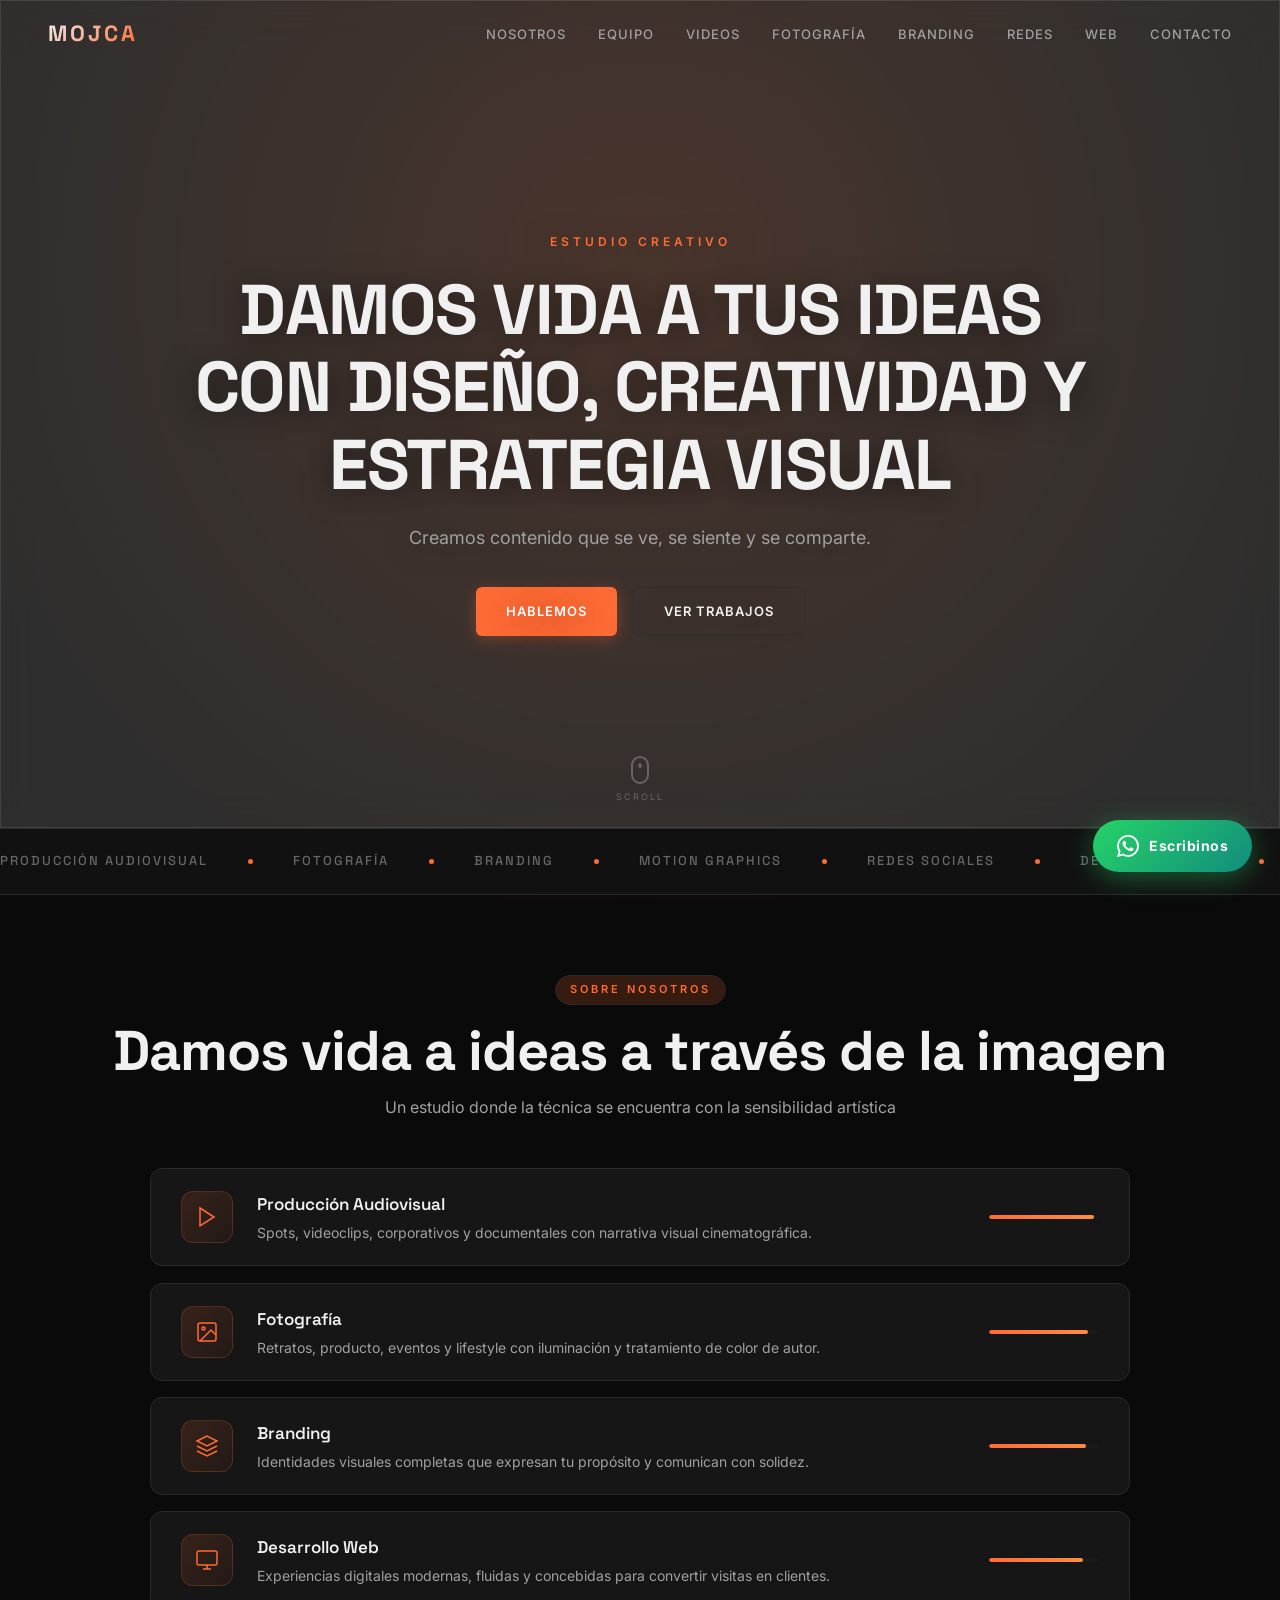
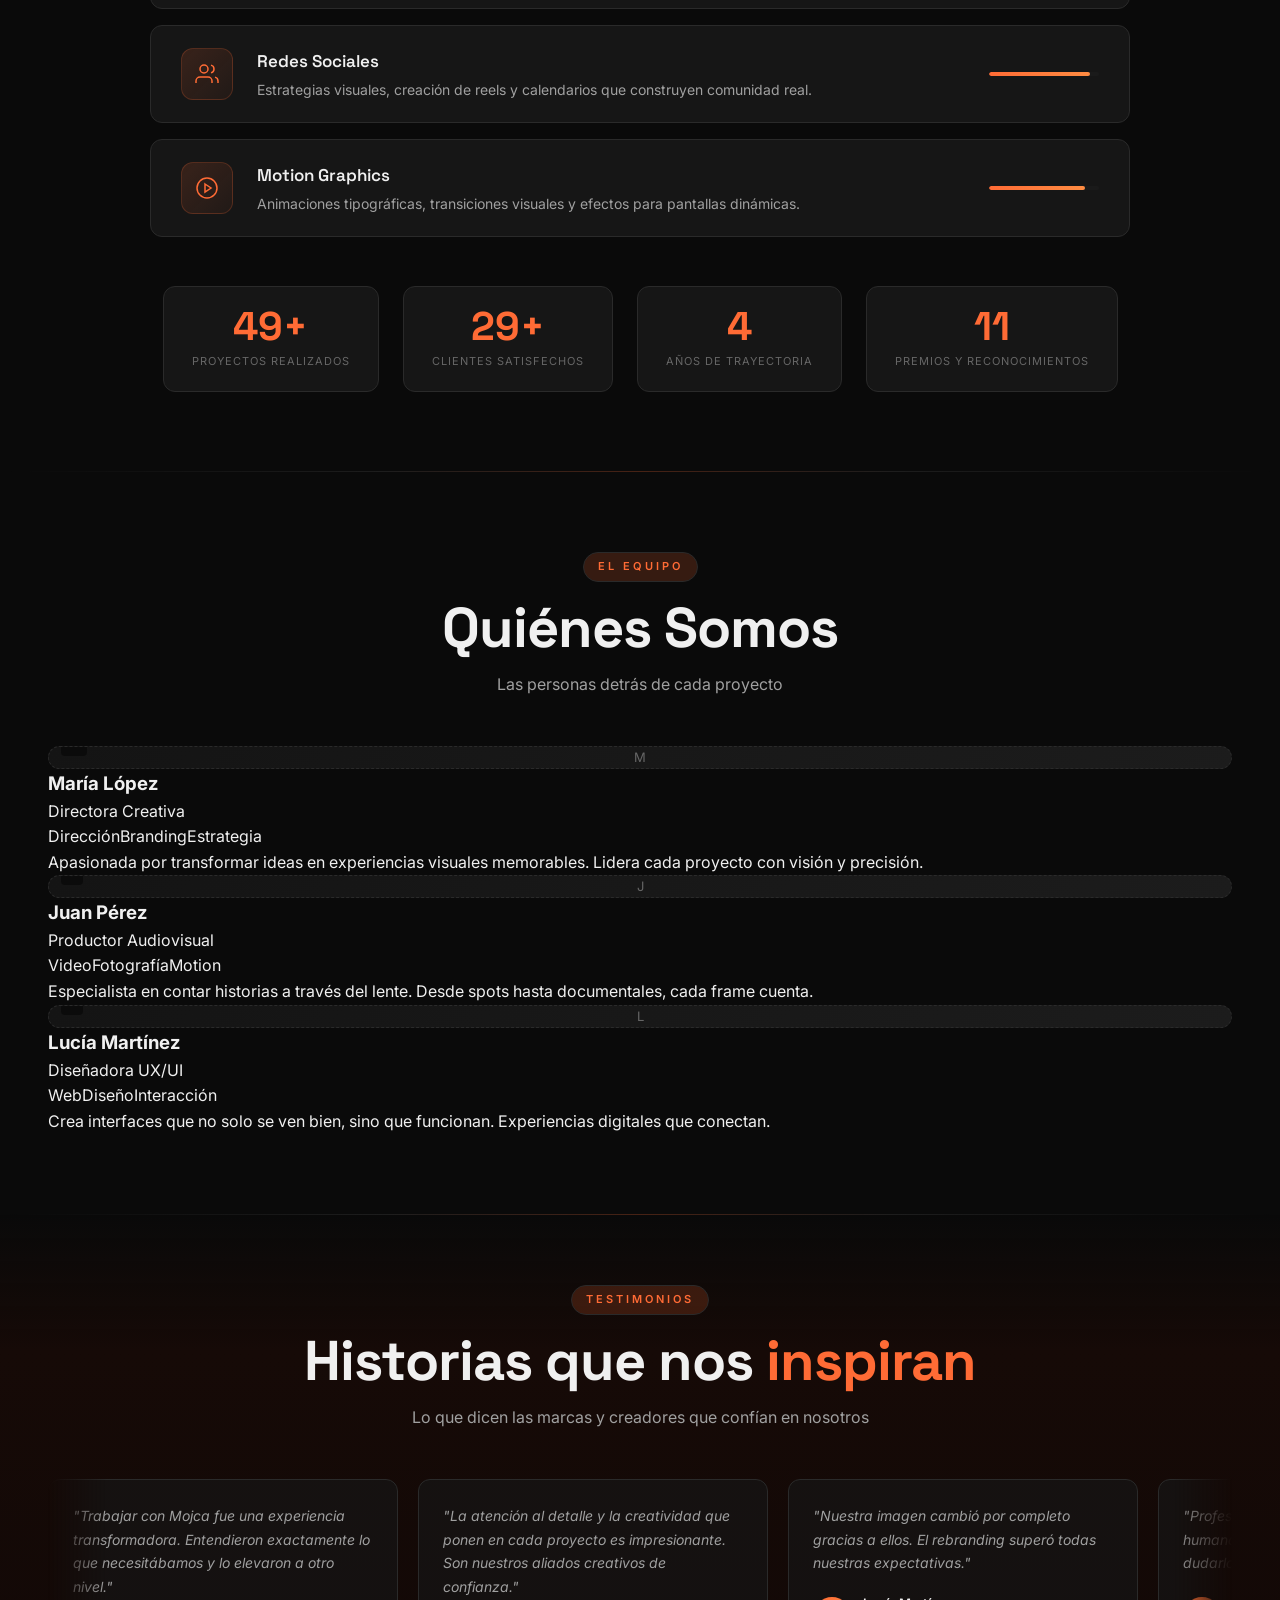
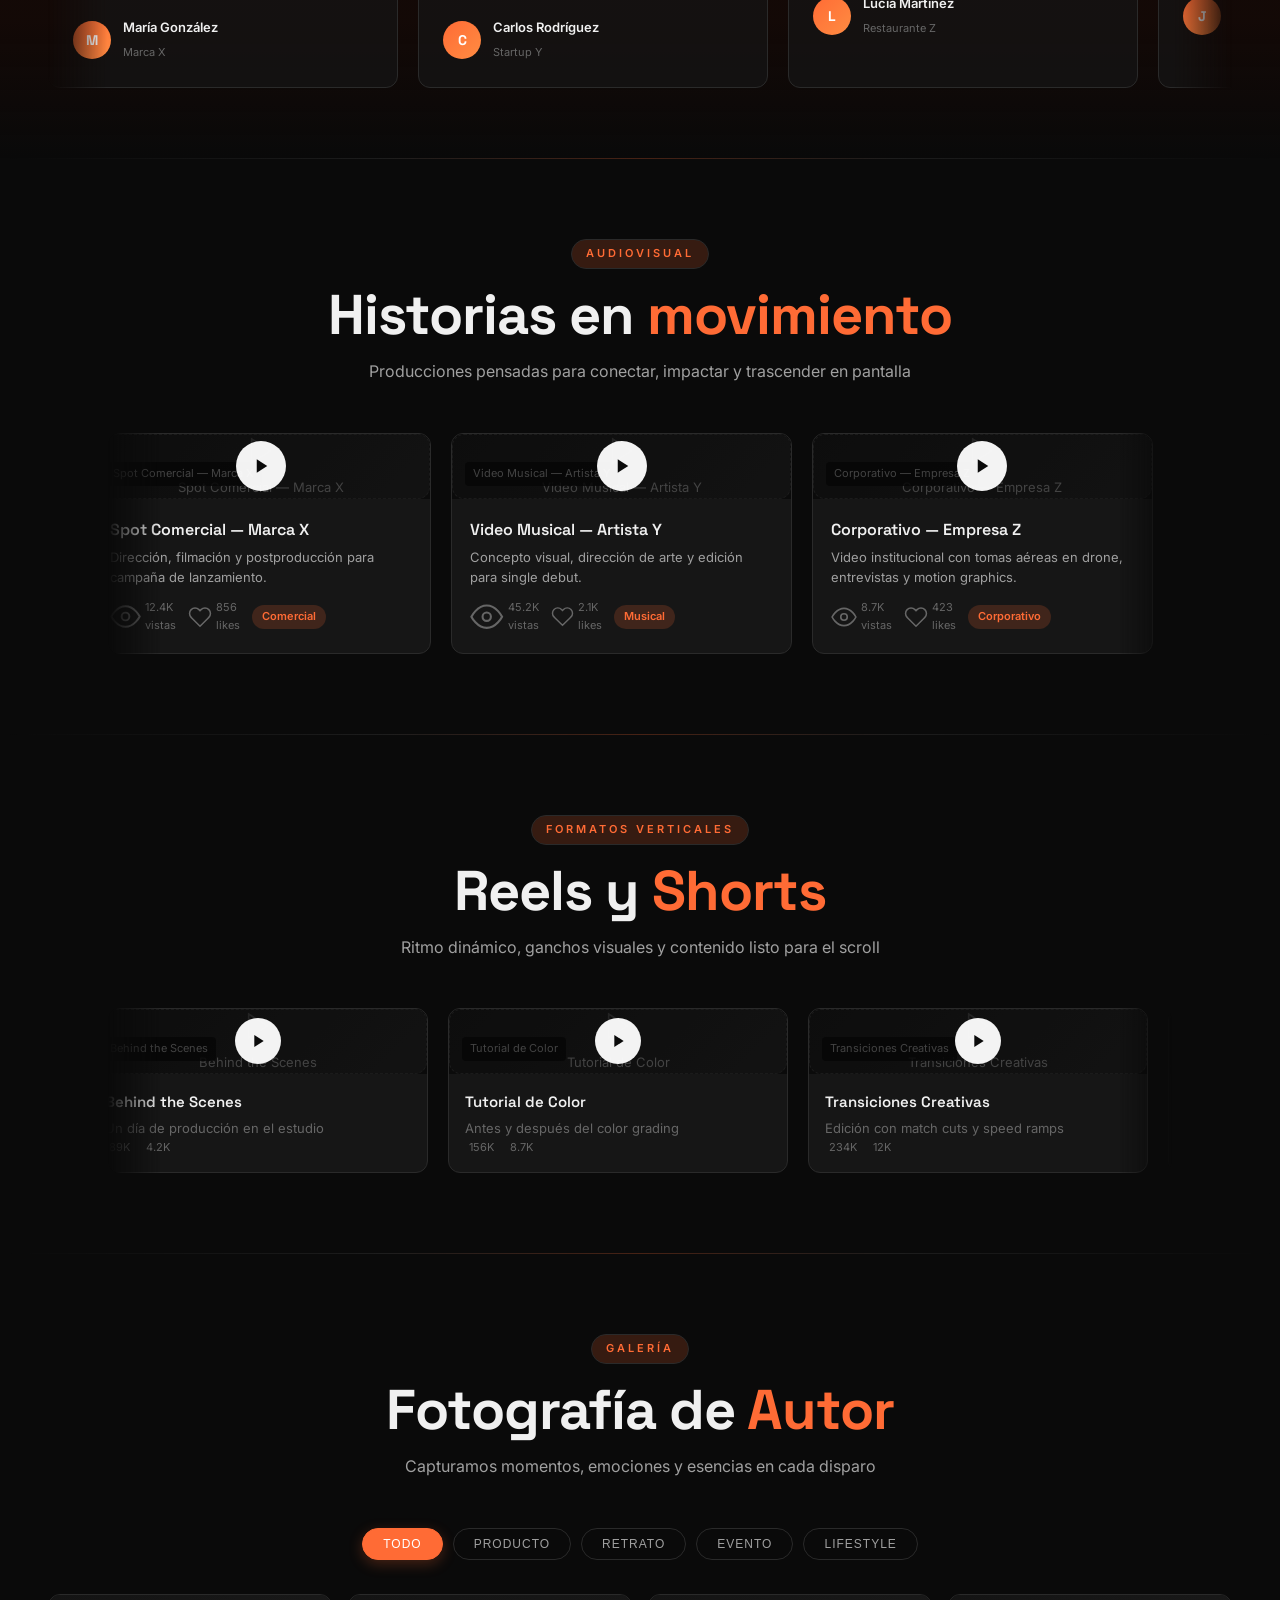
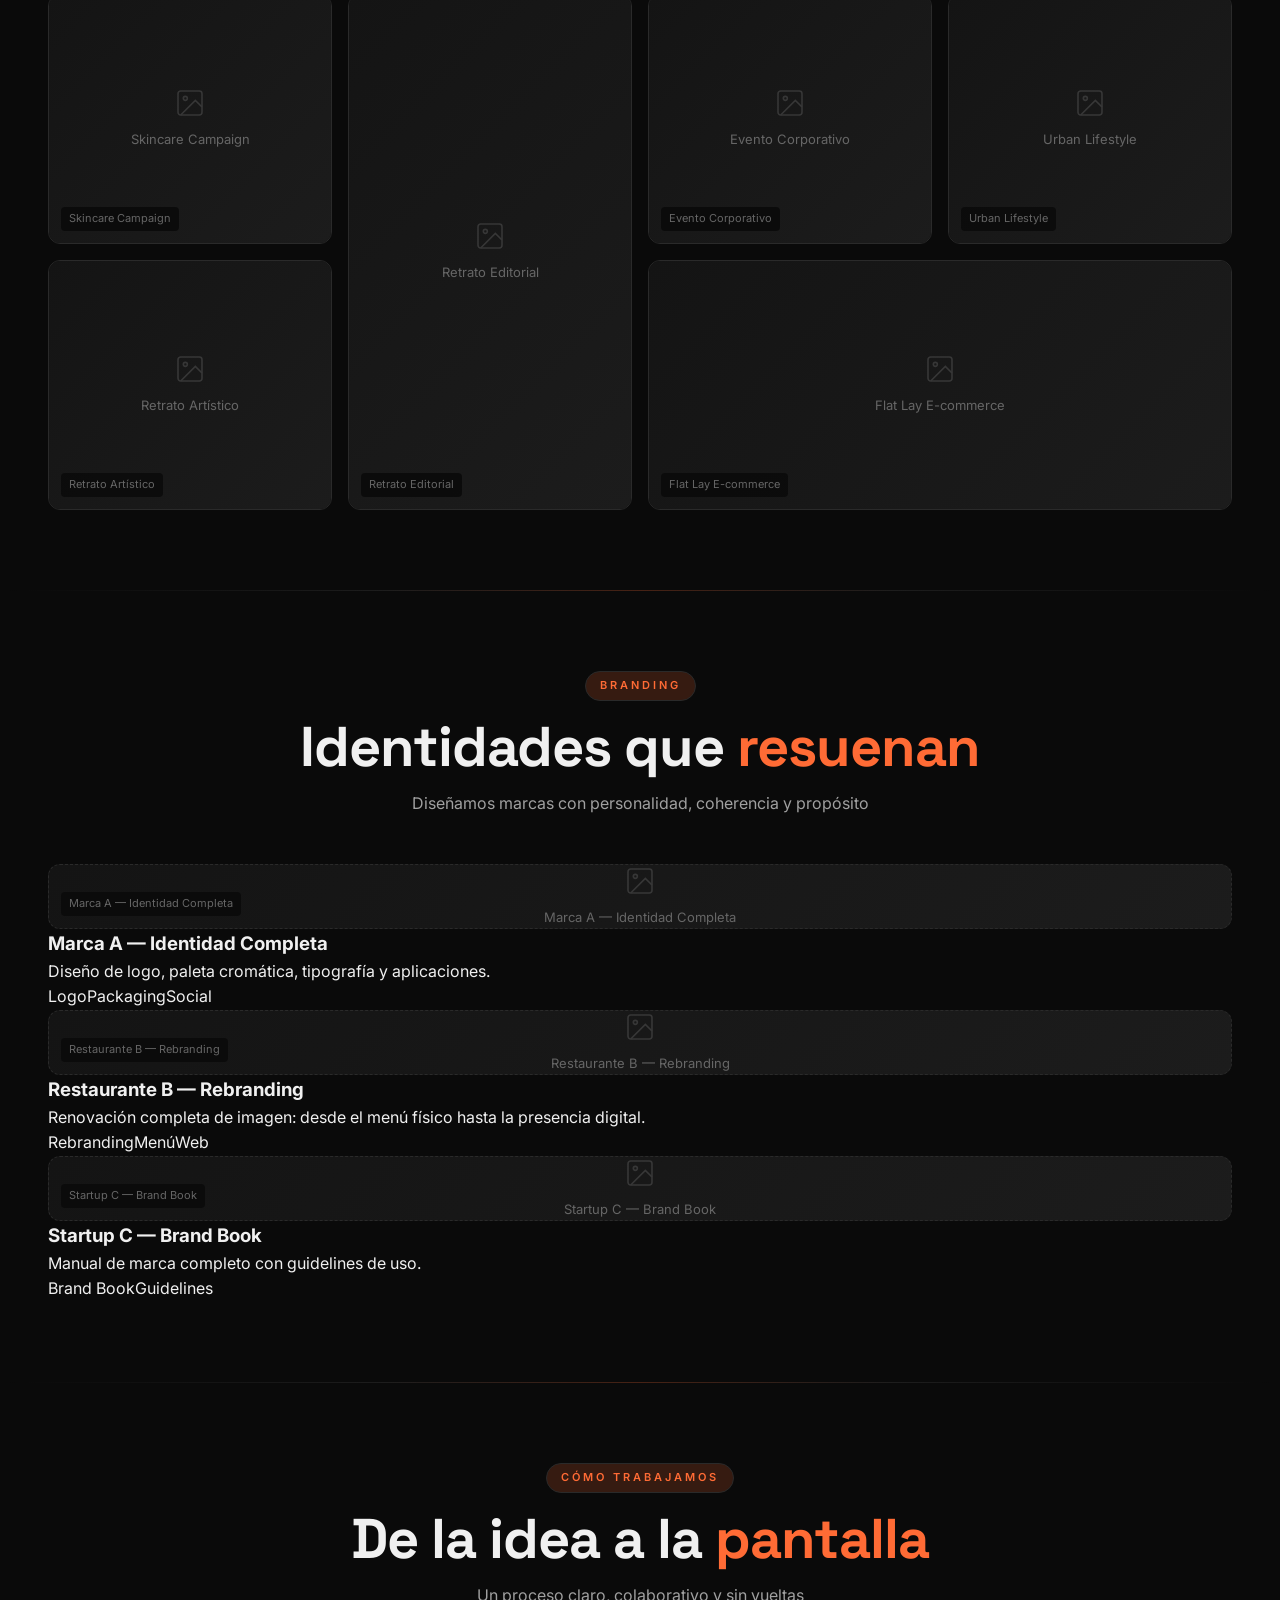
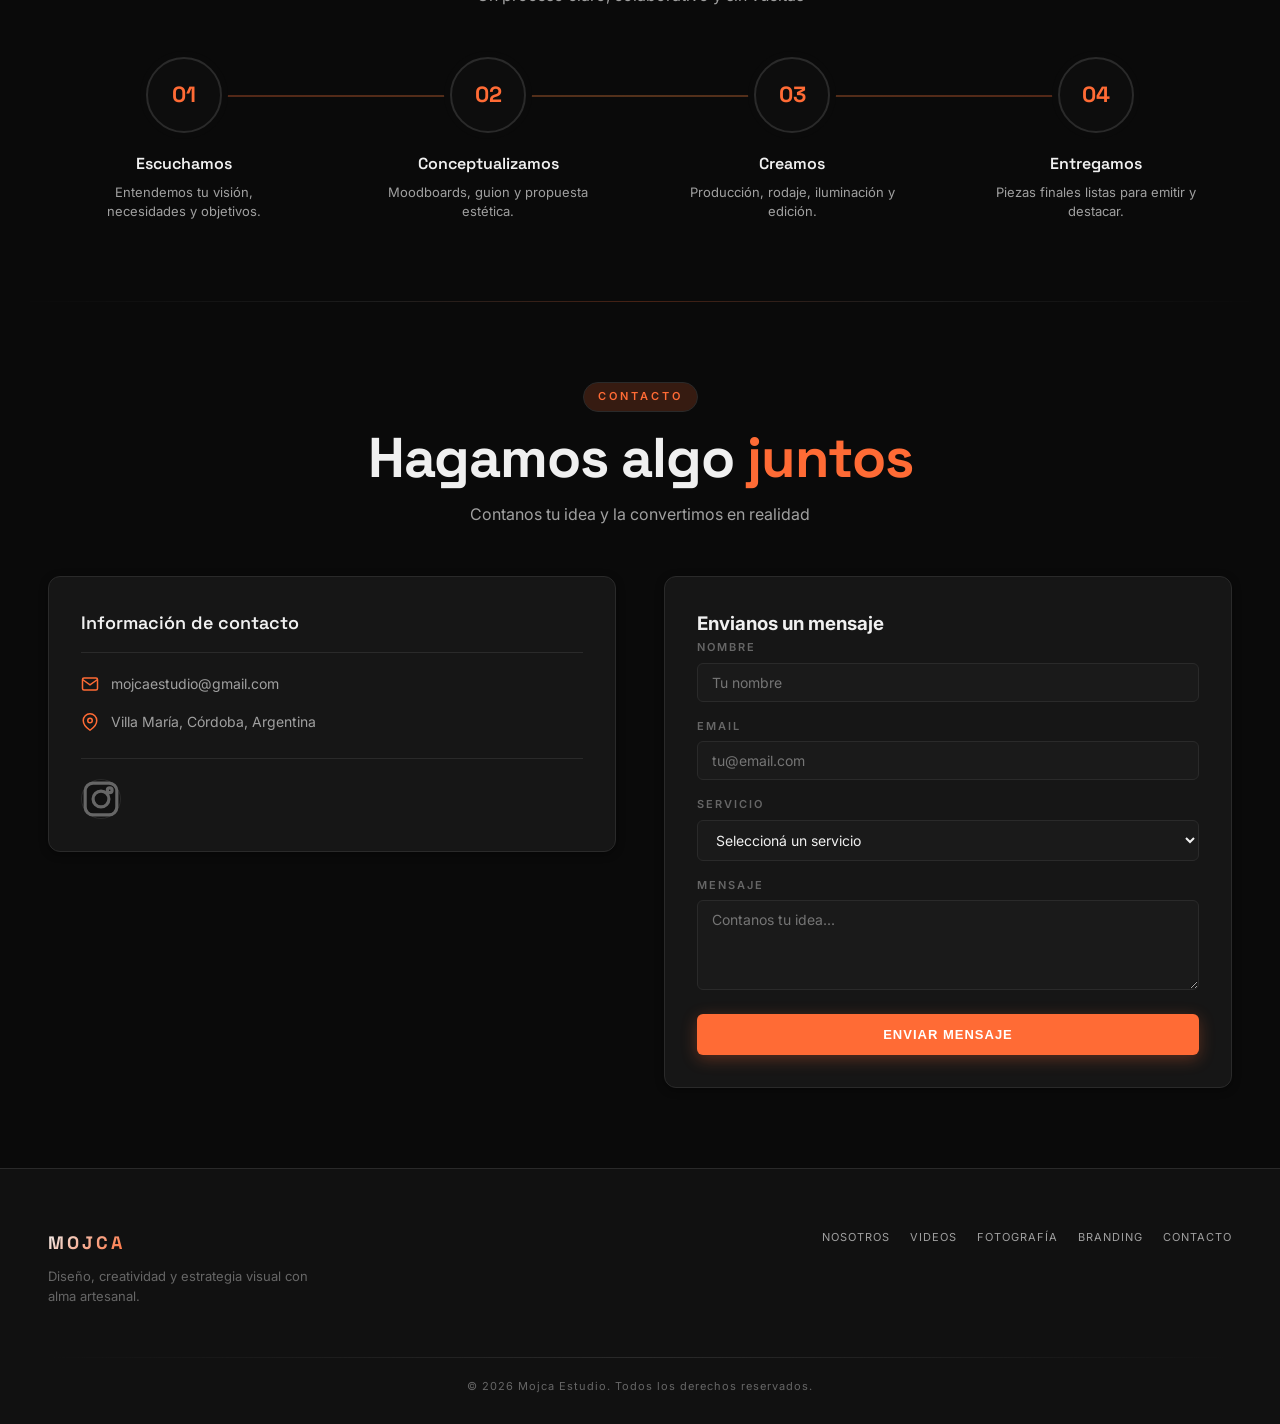
==== commit ccbdcdf8: "Update index.html" ====
--- a/index.html
+++ b/index.html
@@ -6,13 +6,22 @@
     <title>Mojca Estudio</title>
     <link rel="preconnect" href="https://fonts.googleapis.com">
     <link rel="preconnect" href="https://fonts.gstatic.com" crossorigin>
-    <link href="https://fonts.googleapis.com/css2?family=Inter:wght@300;400;500;600;700&family=Space+Grotesk:wght@400;500;600;700&display=swap" rel="stylesheet">
+    <link href="https://fonts.googleapis.com/css2?family=Inter:wght@300;400;500;600;700&family=Space+Grotesk:wght@400;500;600;700&family=Syne:wght@500;700;800&family=Outfit:wght@400;600;700&family=Playfair+Display:ital,wght@0,600;1,600&display=swap" rel="stylesheet">
     <link rel="stylesheet" href="style.css">
 </head>
 <body>
 
 <div class="cursor-glow" id="cursorGlow"></div>
-<div class="bg-gradient-layer" id="bgGradient" data-active="warm"></div>
+
+<!-- Placas de fondo independientes para transición cromática continua -->
+<div class="bg-gradient-layer" id="bgGradient">
+    <div class="bg-color-plate plate-warm active" data-plate="warm"></div>
+    <div class="bg-color-plate plate-cream" data-plate="cream"></div>
+    <div class="bg-color-plate plate-terracotta" data-plate="terracotta"></div>
+    <div class="bg-color-plate plate-olive" data-plate="olive"></div>
+    <div class="bg-color-plate plate-wine" data-plate="wine"></div>
+    <div class="bg-color-plate plate-steel" data-plate="steel"></div>
+</div>
 
 <nav class="nav" id="nav">
     <div class="nav-container">
@@ -66,14 +75,6 @@
         <span>Desarrollo Web</span><span class="marquee-dot"></span>
         <span>Color Grading</span><span class="marquee-dot"></span>
         <span>Diseño Editorial</span><span class="marquee-dot"></span>
-        <span>Producción Audiovisual</span><span class="marquee-dot"></span>
-        <span>Fotografía</span><span class="marquee-dot"></span>
-        <span>Branding</span><span class="marquee-dot"></span>
-        <span>Motion Graphics</span><span class="marquee-dot"></span>
-        <span>Redes Sociales</span><span class="marquee-dot"></span>
-        <span>Desarrollo Web</span><span class="marquee-dot"></span>
-        <span>Color Grading</span><span class="marquee-dot"></span>
-        <span>Diseño Editorial</span><span class="marquee-dot"></span>
     </div>
 </div>
 
@@ -84,44 +85,58 @@
             <h2 class="section-title" data-editable="sobreTitle">Damos vida a ideas a través de la imagen</h2>
             <p class="section-subtitle" data-editable="sobreSubtitle">Un estudio donde la técnica se encuentra con la sensibilidad artística</p>
         </div>
+        
         <div class="servicios-grid">
             <div class="servicio-card scroll-reveal" data-delay="0">
                 <div class="servicio-icon"><svg viewBox="0 0 24 24" fill="none" stroke="currentColor" stroke-width="1.5"><polygon points="5 3 19 12 5 21 5 3"/></svg></div>
-                <h3>Producción Audiovisual</h3>
-                <p>Spots, videoclips, corporativos y documentales con narrativa visual que conecta.</p>
+                <div class="servicio-content">
+                    <h3>Producción Audiovisual</h3>
+                    <p>Spots, videoclips, corporativos y documentales con narrativa visual cinematográfica.</p>
+                </div>
                 <div class="servicio-bar"><div class="servicio-bar-fill" style="--width:95%"></div></div>
             </div>
             <div class="servicio-card scroll-reveal" data-delay="1">
                 <div class="servicio-icon"><svg viewBox="0 0 24 24" fill="none" stroke="currentColor" stroke-width="1.5"><rect x="3" y="3" width="18" height="18" rx="2"/><circle cx="8.5" cy="8.5" r="1.5"/><path d="M21 15l-5-5L5 21"/></svg></div>
-                <h3>Fotografía</h3>
-                <p>Retratos, producto, eventos y lifestyle. Capturamos la esencia de cada momento.</p>
+                <div class="servicio-content">
+                    <h3>Fotografía</h3>
+                    <p>Retratos, producto, eventos y lifestyle con iluminación y tratamiento de color de autor.</p>
+                </div>
                 <div class="servicio-bar"><div class="servicio-bar-fill" style="--width:90%"></div></div>
             </div>
             <div class="servicio-card scroll-reveal" data-delay="2">
                 <div class="servicio-icon"><svg viewBox="0 0 24 24" fill="none" stroke="currentColor" stroke-width="1.5"><path d="M12 2L2 7l10 5 10-5-10-5z"/><path d="M2 17l10 5 10-5"/><path d="M2 12l10 5 10-5"/></svg></div>
-                <h3>Branding</h3>
-                <p>Identidades visuales completas que cuentan quién sos y por qué importás.</p>
+                <div class="servicio-content">
+                    <h3>Branding</h3>
+                    <p>Identidades visuales completas que expresan tu propósito y comunican con solidez.</p>
+                </div>
                 <div class="servicio-bar"><div class="servicio-bar-fill" style="--width:88%"></div></div>
             </div>
             <div class="servicio-card scroll-reveal" data-delay="3">
                 <div class="servicio-icon"><svg viewBox="0 0 24 24" fill="none" stroke="currentColor" stroke-width="1.5"><rect x="2" y="3" width="20" height="14" rx="2"/><line x1="8" y1="21" x2="16" y2="21"/><line x1="12" y1="17" x2="12" y2="21"/></svg></div>
-                <h3>Desarrollo Web</h3>
-                <p>Sitios modernos, rápidos y pensados para convertir visitantes en clientes.</p>
+                <div class="servicio-content">
+                    <h3>Desarrollo Web</h3>
+                    <p>Experiencias digitales modernas, fluidas y concebidas para convertir visitas en clientes.</p>
+                </div>
                 <div class="servicio-bar"><div class="servicio-bar-fill" style="--width:85%"></div></div>
             </div>
             <div class="servicio-card scroll-reveal" data-delay="4">
                 <div class="servicio-icon"><svg viewBox="0 0 24 24" fill="none" stroke="currentColor" stroke-width="1.5"><path d="M17 21v-2a4 4 0 0 0-4-4H5a4 4 0 0 0-4 4v2"/><circle cx="9" cy="7" r="4"/><path d="M23 21v-2a4 4 0 0 0-3-3.87"/><path d="M16 3.13a4 4 0 0 1 0 7.75"/></svg></div>
-                <h3>Redes Sociales</h3>
-                <p>Estrategia de contenido, diseño de feed y reels que generan comunidad real.</p>
+                <div class="servicio-content">
+                    <h3>Redes Sociales</h3>
+                    <p>Estrategias visuales, creación de reels y calendarios que construyen comunidad real.</p>
+                </div>
                 <div class="servicio-bar"><div class="servicio-bar-fill" style="--width:92%"></div></div>
             </div>
             <div class="servicio-card scroll-reveal" data-delay="5">
                 <div class="servicio-icon"><svg viewBox="0 0 24 24" fill="none" stroke="currentColor" stroke-width="1.5"><circle cx="12" cy="12" r="10"/><polygon points="10 8 16 12 10 16 10 8"/></svg></div>
-                <h3>Motion Graphics</h3>
-                <p>Animaciones tipográficas, transiciones y efectos visuales que dan vida a tu marca.</p>
+                <div class="servicio-content">
+                    <h3>Motion Graphics</h3>
+                    <p>Animaciones tipográficas, transiciones visuales y efectos para pantallas dinámicas.</p>
+                </div>
                 <div class="servicio-bar"><div class="servicio-bar-fill" style="--width:87%"></div></div>
             </div>
         </div>
+
         <div class="sobre-stats scroll-reveal">
             <div class="stat">
                 <span class="stat-num count-up" data-target="50" data-suffix="+" data-editable="stat1">50+</span>
@@ -140,12 +155,10 @@
                 <span class="stat-label" data-editable="stat4Label">Premios y Reconocimientos</span>
             </div>
         </div>
-        <div class="sobre-text scroll-reveal" style="margin-top:48px;text-align:center;max-width:800px;margin-left:auto;margin-right:auto;">
-            <p class="lead" data-editable="sobreLead">Nos especializamos en diseño audiovisual, fotografía, producción de video y estrategias para redes sociales.</p>
-            <p data-editable="sobreText">Creemos en las ideas que emocionan y perduran, en relatos capaces de conectar de verdad con las personas.</p>
-        </div>
-    </div>
-</section>
+    </div>
+</section>
+
+<div class="section-divider"></div>
 
 <section class="section section-bg quienes-somos-section" data-bg="cream" id="quienes-somos">
     <div class="container-wide">
@@ -158,13 +171,15 @@
     </div>
 </section>
 
+<div class="section-divider"></div>
+
 <section class="section section-bg testimonios-section" data-bg="terracotta" id="testimonios">
     <div class="testimonios-bg" id="testimoniosBg"></div>
     <div class="container-wide">
         <div class="section-header scroll-reveal">
-            <span class="section-tag">Lo que dicen de nosotros</span>
+            <span class="section-tag">Testimonios</span>
             <h2 class="section-title">Historias que nos <em>inspiran</em></h2>
-            <p class="section-subtitle">Cada proyecto deja una huella, y estas son algunas de las que más nos emocionan</p>
+            <p class="section-subtitle">Lo que dicen las marcas y creadores que confían en nosotros</p>
         </div>
         <div class="testimonios-carousel-outer" id="testimoniosCarousel">
             <div class="testimonios-track-wrapper">
@@ -174,15 +189,17 @@
     </div>
 </section>
 
+<div class="section-divider"></div>
+
+<!-- Sección de Videos con Carátula Completa -->
 <section class="section section-bg" data-bg="olive" id="videos">
     <div class="container-wide">
+        <div class="section-header scroll-reveal">
+            <span class="section-tag">Audiovisual</span>
+            <h2 class="section-title">Historias en <em>movimiento</em></h2>
+            <p class="section-subtitle">Producciones pensadas para conectar, impactar y trascender en pantalla</p>
+        </div>
         <div class="carousel-section">
-            <div class="carousel-header scroll-reveal">
-                <div class="carousel-title-group">
-                    <h3>Videos Horizontales</h3>
-                    <p class="carousel-desc">Piezas audiovisuales pensadas para contar historias con ritmo y alma</p>
-                </div>
-            </div>
             <div class="carousel-outer">
                 <button class="carousel-btn prev" aria-label="Anterior"><svg viewBox="0 0 24 24" fill="none" stroke="currentColor" stroke-width="2"><polyline points="15 18 9 12 15 6"/></svg></button>
                 <div class="carousel-track-wrapper"><div class="carousel-track" id="carousel-horizontal"></div></div>
@@ -192,15 +209,16 @@
     </div>
 </section>
 
+<div class="section-divider"></div>
+
 <section class="section section-bg" data-bg="wine" id="reels">
     <div class="container-wide">
+        <div class="section-header scroll-reveal">
+            <span class="section-tag">Formatos Verticales</span>
+            <h2 class="section-title">Reels y <em>Shorts</em></h2>
+            <p class="section-subtitle">Ritmo dinámico, ganchos visuales y contenido listo para el scroll</p>
+        </div>
         <div class="carousel-section">
-            <div class="carousel-header scroll-reveal">
-                <div class="carousel-title-group">
-                    <h3>Reels y Shorts</h3>
-                    <p class="carousel-desc">Contenido ágil y genuino para captar atención en el scroll</p>
-                </div>
-            </div>
             <div class="carousel-outer">
                 <button class="carousel-btn prev" aria-label="Anterior"><svg viewBox="0 0 24 24" fill="none" stroke="currentColor" stroke-width="2"><polyline points="15 18 9 12 15 6"/></svg></button>
                 <div class="carousel-track-wrapper"><div class="carousel-track vertical" id="carousel-vertical"></div></div>
@@ -210,14 +228,17 @@
     </div>
 </section>
 
-<section class="section section-bg" data-bg="cream" id="fotos">
-    <div class="container-wide">
-        <div class="section-header scroll-reveal">
-            <span class="section-tag">Fotografía</span>
-            <h2 class="section-title">Una imagen vale más que <em>mil palabras</em></h2>
+<div class="section-divider"></div>
+
+<!-- Fotografía con fondo Steel para marcar el cambio cromático -->
+<section class="section section-bg" data-bg="steel" id="fotos">
+    <div class="container-wide">
+        <div class="section-header scroll-reveal">
+            <span class="section-tag">Galería</span>
+            <h2 class="section-title">Fotografía de <em>Autor</em></h2>
             <p class="section-subtitle">Capturamos momentos, emociones y esencias en cada disparo</p>
         </div>
-        <div class="gallery-filter scroll-reveal">
+        <div class="gallery-filter scroll-reveal" id="galleryFilter">
             <button class="filter-btn active" data-filter="all">Todo</button>
             <button class="filter-btn" data-filter="producto">Producto</button>
             <button class="filter-btn" data-filter="retrato">Retrato</button>
@@ -228,6 +249,23 @@
     </div>
 </section>
 
+<!-- Lightbox Modal para Fotografías -->
+<div class="photo-modal" id="photoModal">
+    <button class="photo-modal-close" id="photoModalClose">&times;</button>
+    <div class="photo-modal-container" id="photoModalContainer">
+        <div class="photo-modal-img-wrap">
+            <img id="photoModalImg" src="" alt="Foto ampliada">
+        </div>
+        <div class="photo-modal-info" id="photoModalInfo">
+            <span class="modal-tag" id="photoModalTag"></span>
+            <h3 id="photoModalTitle"></h3>
+            <p id="photoModalDesc"></p>
+        </div>
+    </div>
+</div>
+
+<div class="section-divider"></div>
+
 <section class="section section-bg" data-bg="terracotta" id="branding">
     <div class="container-wide">
         <div class="section-header scroll-reveal">
@@ -239,33 +277,7 @@
     </div>
 </section>
 
-<section class="section section-bg" data-bg="olive" id="redes">
-    <div class="container-wide">
-        <div class="section-header scroll-reveal">
-            <span class="section-tag">Redes Sociales</span>
-            <h2 class="section-title">Contenido que <em>conecta</em></h2>
-            <p class="section-subtitle">Estrategias visuales que generan conversación y comunidad</p>
-        </div>
-        <div class="ig-feed-full" id="redesGrid"></div>
-        <div class="ig-cta scroll-reveal">
-            <a href="https://www.instagram.com/mojcaestudio/" target="_blank" class="btn btn-outline">
-                <svg viewBox="0 0 24 24" fill="none" stroke="currentColor" stroke-width="2" style="width:16px;height:16px;"><rect x="2" y="2" width="20" height="20" rx="5"/><circle cx="12" cy="12" r="5"/><circle cx="17.5" cy="6.5" r="1.5"/></svg>
-                Seguinos en Instagram
-            </a>
-        </div>
-    </div>
-</section>
-
-<section class="section section-bg" data-bg="wine" id="webdev">
-    <div class="container-wide">
-        <div class="section-header scroll-reveal">
-            <span class="section-tag">Web y Código</span>
-            <h2 class="section-title">Experiencias <em>digitales</em></h2>
-            <p class="section-subtitle">Sitios web que funcionan, sorprenden y convierten</p>
-        </div>
-        <div class="webdev-grid" id="webdevGrid"></div>
-    </div>
-</section>
+<div class="section-divider"></div>
 
 <section class="section section-bg proceso-section" data-bg="warm" id="proceso">
     <div class="container-wide">
@@ -277,23 +289,25 @@
         <div class="proceso-timeline">
             <div class="proceso-step scroll-reveal" data-delay="0">
                 <div class="proceso-num">01</div>
-                <div class="proceso-content"><h4>Escuchamos</h4><p>Nos sentamos a charlar, entendemos tu visión, tus objetivos y lo que te mueve.</p></div>
+                <div class="proceso-content"><h4>Escuchamos</h4><p>Entendemos tu visión, necesidades y objetivos.</p></div>
             </div>
             <div class="proceso-step scroll-reveal" data-delay="1">
                 <div class="proceso-num">02</div>
-                <div class="proceso-content"><h4>Conceptualizamos</h4><p>Armamos moodboards, propuestas visuales y un plan de acción a tu medida.</p></div>
+                <div class="proceso-content"><h4>Conceptualizamos</h4><p>Moodboards, guion y propuesta estética.</p></div>
             </div>
             <div class="proceso-step scroll-reveal" data-delay="2">
                 <div class="proceso-num">03</div>
-                <div class="proceso-content"><h4>Creamos</h4><p>Entramos en modo producción. Filmamos, fotografiamos, diseñamos y editamos.</p></div>
+                <div class="proceso-content"><h4>Creamos</h4><p>Producción, rodaje, iluminación y edición.</p></div>
             </div>
             <div class="proceso-step scroll-reveal" data-delay="3">
                 <div class="proceso-num">04</div>
-                <div class="proceso-content"><h4>Entregamos</h4><p>Revisamos juntos, ajustamos detalles y te entregamos piezas listas para brillar.</p></div>
-            </div>
-        </div>
-    </div>
-</section>
+                <div class="proceso-content"><h4>Entregamos</h4><p>Piezas finales listas para emitir y destacar.</p></div>
+            </div>
+        </div>
+    </div>
+</section>
+
+<div class="section-divider"></div>
 
 <section class="section section-bg" data-bg="cream" id="contacto">
     <div class="container-wide">
@@ -313,14 +327,8 @@
                     <svg viewBox="0 0 24 24" fill="none" stroke="currentColor" stroke-width="2"><path d="M21 10c0 7-9 13-9 13s-9-6-9-13a9 9 0 0 1 18 0z"/><circle cx="12" cy="10" r="3"/></svg>
                     <span data-editable="contactLocation">Villa María, Córdoba, Argentina</span>
                 </div>
-                <a href="https://wa.me/5493534000000?text=Hola%20Mojca%20Estudio" target="_blank" class="btn btn-primary whatsapp-btn-big" id="whatsappBtnBig" style="margin-top:20px;width:100%;justify-content:center;">
-                    <svg viewBox="0 0 24 24" fill="currentColor" style="width:18px;height:18px;"><path d="M17.472 14.382c-.297-.149-1.758-.867-2.03-.967-.273-.099-.471-.148-.67.15-.197.297-.767.966-.94 1.164-.173.199-.347.223-.644.075-.297-.15-1.255-.463-2.39-1.475-.883-.788-1.48-1.761-1.653-2.059-.173-.297-.018-.458.13-.606.134-.133.298-.347.446-.52.149-.174.198-.298.298-.497.099-.198.05-.371-.025-.52-.075-.149-.669-1.612-.916-2.207-.242-.579-.487-.5-.669-.51-.173-.008-.371-.01-.57-.01-.198 0-.52.074-.792.372-.272.297-1.04 1.016-1.04 2.479 0 1.462 1.065 2.875 1.213 3.074.149.198 2.096 3.2 5.077 4.487.709.306 1.262.489 1.694.625.712.227 1.36.195 1.871.118.571-.085 1.758-.719 2.006-1.413.248-.694.248-1.289.173-1.413-.074-.124-.272-.198-.57-.347m-5.421 7.403h-.004a9.87 9.87 0 01-5.031-1.378l-.361-.214-3.741.982.998-3.648-.235-.374a9.86 9.86 0 01-1.51-5.26c.001-5.45 4.436-9.884 9.888-9.884 2.64 0 5.122 1.03 6.988 2.898a9.825 9.825 0 012.893 6.994c-.003 5.45-4.437 9.884-9.885 9.884m8.413-18.297A11.815 11.815 0 0012.05 0C5.495 0 .16 5.335.157 11.892c0 2.096.547 4.142 1.588 5.945L.057 24l6.305-1.654a11.882 11.882 0 005.683 1.448h.005c6.554 0 11.89-5.335 11.893-11.893a11.821 11.821 0 00-3.48-8.413z"/></svg>
-                    Escribinos por WhatsApp
-                </a>
                 <div class="contacto-social">
                     <a href="https://www.instagram.com/mojcaestudio/" target="_blank" aria-label="Instagram"><svg viewBox="0 0 24 24" fill="none" stroke="currentColor" stroke-width="2"><rect x="2" y="2" width="20" height="20" rx="5"/><circle cx="12" cy="12" r="5"/><circle cx="17.5" cy="6.5" r="1.5"/></svg></a>
-                    <a href="https://www.tiktok.com/@mojcaestudio" target="_blank" aria-label="TikTok"><svg viewBox="0 0 24 24" fill="currentColor"><path d="M19.59 6.69a4.83 4.83 0 0 1-3.77-4.25V2h-3.45v13.67a2.89 2.89 0 0 1-5.2 1.74 2.89 2.89 0 0 1 2.31-4.64 2.93 2.93 0 0 1 .88.13V9.4a6.84 6.84 0 0 0-1-.05A6.33 6.33 0 0 0 5 20.1a6.34 6.34 0 0 0 10.86-4.43v-7a8.16 8.16 0 0 0 4.77 1.52v-3.4a4.85 4.85 0 0 1-1-.1z"/></svg></a>
-                    <a href="https://www.behance.net/mojcaestudio" target="_blank" aria-label="Behance"><svg viewBox="0 0 24 24" fill="currentColor"><path d="M22 7h-7V5h7v2zm1.726 10c-.442 1.297-2.029 3-5.101 3-3.074 0-5.564-1.729-5.564-5.675 0-3.91 2.325-5.92 5.466-5.92 3.082 0 4.964 1.782 5.375 4.426.078.506.109 1.188.095 2.14H15.97c.13 1.75.94 2.483 2.416 2.483.9 0 1.576-.363 1.92-1.127h2.44zM8.667 18.5H1V5.5h7.333c2.783 0 4.264 1.456 4.264 3.583 0 1.65-.908 2.79-2.388 3.15v.05c1.79.35 2.708 1.54 2.708 3.22 0 2.43-1.84 3.997-4.25 3.997zM4.12 8.383v2.833h2.76c1.27 0 2.01-.55 2.01-1.48 0-.97-.68-1.353-1.87-1.353H4.12zm3.19 7.05H4.12v3.067h3.37c1.43 0 2.21-.58 2.21-1.59 0-1.03-.82-1.477-2.39-1.477z"/></svg></a>
                 </div>
             </div>
             <div class="contacto-form scroll-reveal">
@@ -331,7 +339,7 @@
                     <div class="form-group"><label for="servicio">Servicio</label><select id="servicio" name="servicio"><option value="">Seleccioná un servicio</option><option value="Producción Audiovisual">Producción Audiovisual</option><option value="Fotografía">Fotografía</option><option value="Branding">Branding</option><option value="Redes Sociales">Redes Sociales</option><option value="Desarrollo Web">Desarrollo Web</option><option value="Otro">Otro</option></select></div>
                     <div class="form-group"><label for="mensaje">Mensaje</label><textarea id="mensaje" name="mensaje" rows="4" placeholder="Contanos tu idea..." required></textarea></div>
                     <button type="submit" class="btn btn-primary btn-full">Enviar mensaje</button>
-                    <p class="form-note">Al enviar, se abrirá tu cliente de correo con el mensaje listo.</p>
+                    <p class="form-status" id="formStatus"></p>
                 </form>
             </div>
         </div>
@@ -347,19 +355,15 @@
             </div>
             <div class="footer-links">
                 <a href="#sobre">Nosotros</a>
-                <a href="#quienes-somos">Equipo</a>
                 <a href="#videos">Videos</a>
                 <a href="#fotos">Fotografía</a>
                 <a href="#branding">Branding</a>
-                <a href="#redes">Redes</a>
-                <a href="#webdev">Web</a>
                 <a href="#contacto">Contacto</a>
             </div>
         </div>
         <div class="footer-bottom">
             <div class="footer-line"></div>
             <p>&copy; 2026 Mojca Estudio. Todos los derechos reservados.</p>
-            <p class="footer-motto">Hecho con pasión en Villa María, Córdoba.</p>
         </div>
     </div>
 </footer>
--- a/style.css
+++ b/style.css
@@ -1,5 +1,5 @@
 /* ========================================
-   MOJCA ESTUDIO — Estilo Dark Modern
+   MOJCA ESTUDIO — Estilo Dark Modern Optimizado
    ======================================== */
 
 :root {
@@ -14,18 +14,17 @@
     --accent: #ff6b35;
     --accent-light: #ff8c42;
     --accent-warm: #ff9f60;
-    --accent-glow: rgba(255, 107, 53, 0.15);
-    --border: #2a2a2a;
-    --border-light: #333333;
+    --accent-glow: rgba(255, 107, 53, 0.18);
+    --border: #242424;
+    --border-light: #303030;
     --border-hover: #444444;
     --shadow-sm: 0 2px 8px rgba(0,0,0,0.4);
-    --shadow-md: 0 4px 24px rgba(0,0,0,0.5);
-    --shadow-lg: 0 8px 40px rgba(0,0,0,0.6);
+    --shadow-md: 0 6px 24px rgba(0,0,0,0.5);
+    --shadow-lg: 0 12px 48px rgba(0,0,0,0.7);
     --radius-sm: 6px;
     --radius-md: 12px;
     --radius-lg: 16px;
-    --transition: 0.3s cubic-bezier(0.4, 0, 0.2, 1);
-    --transition-slow: 0.5s cubic-bezier(0.4, 0, 0.2, 1);
+    --transition: 0.25s cubic-bezier(0.4, 0, 0.2, 1);
     --font-display: 'Space Grotesk', sans-serif;
     --font-body: 'Inter', sans-serif;
 }
@@ -46,7 +45,6 @@
 a { color: inherit; text-decoration: none; }
 img { max-width: 100%; display: block; }
 
-/* Protección de multimedia */
 video, img {
     -webkit-user-select: none;
     -moz-user-select: none;
@@ -55,28 +53,28 @@
     -webkit-user-drag: none;
 }
 
+/* Capas de fondo fluido */
 .bg-gradient-layer {
     position: fixed;
     inset: 0;
     z-index: -2;
-    transition: background 1.2s ease;
     pointer-events: none;
-}
-.bg-gradient-layer[data-active="warm"] {
-    background: linear-gradient(180deg, #0a0a0a 0%, #1a0f0a 40%, #0f0a05 70%, #0a0a0a 100%);
-}
-.bg-gradient-layer[data-active="cream"] {
-    background: linear-gradient(180deg, #0a0a0a 0%, #111111 40%, #0d0d0d 70%, #0a0a0a 100%);
-}
-.bg-gradient-layer[data-active="terracotta"] {
-    background: linear-gradient(180deg, #0a0a0a 0%, #1a0a05 40%, #150804 70%, #0a0a0a 100%);
-}
-.bg-gradient-layer[data-active="olive"] {
-    background: linear-gradient(180deg, #0a0a0a 0%, #0f1a0a 40%, #0a1208 70%, #0a0a0a 100%);
-}
-.bg-gradient-layer[data-active="wine"] {
-    background: linear-gradient(180deg, #0a0a0a 0%, #1a0505 40%, #120303 70%, #0a0a0a 100%);
-}
+    background: #0a0a0a;
+}
+.bg-color-plate {
+    position: absolute;
+    inset: 0;
+    opacity: 0;
+    transition: opacity 0.9s cubic-bezier(0.4, 0, 0.2, 1);
+    will-change: opacity;
+}
+.bg-color-plate.plate-warm { background: radial-gradient(circle at 50% 30%, #2a1208 0%, #0a0a0a 80%); }
+.bg-color-plate.plate-cream { background: radial-gradient(circle at 50% 30%, #151515 0%, #0a0a0a 80%); }
+.bg-color-plate.plate-terracotta { background: radial-gradient(circle at 50% 30%, #2e0d04 0%, #0a0a0a 80%); }
+.bg-color-plate.plate-olive { background: radial-gradient(circle at 50% 30%, #0d210b 0%, #0a0a0a 80%); }
+.bg-color-plate.plate-wine { background: radial-gradient(circle at 50% 30%, #2b0404 0%, #0a0a0a 80%); }
+.bg-color-plate.plate-steel { background: radial-gradient(circle at 50% 30%, #161c24 0%, #0a0a0a 80%); }
+.bg-color-plate.active { opacity: 1; }
 
 .container-wide {
     width: 100%;
@@ -87,10 +85,20 @@
 @media (min-width: 1921px) { .container-wide { padding: 0 80px; } }
 @media (min-width: 2560px) { .container-wide { max-width: 2200px; padding: 0 120px; } }
 
+/* Separador sutil entre bloques */
+.section-divider {
+    width: 100%;
+    height: 1px;
+    background: linear-gradient(90deg, transparent 0%, rgba(255, 255, 255, 0.08) 30%, rgba(255, 107, 53, 0.25) 50%, rgba(255, 255, 255, 0.08) 70%, transparent 100%);
+    margin: 0 auto;
+    position: relative;
+    z-index: 2;
+}
+
 .img-placeholder {
     width: 100%;
     height: 100%;
-    background: linear-gradient(135deg, #1a1a1a 0%, #222222 50%, #1a1a1a 100%);
+    background: linear-gradient(135deg, #141414 0%, #1c1c1c 100%);
     border: 1px dashed var(--border);
     border-radius: var(--radius-md);
     display: flex;
@@ -107,58 +115,35 @@
     font-size: 11px;
     color: var(--text-muted);
     background: rgba(10, 10, 10, 0.85);
-    padding: 4px 10px;
+    padding: 3px 8px;
     border-radius: 4px;
-    font-family: var(--font-body);
-    letter-spacing: 0.5px;
 }
 .ph-inner {
     display: flex;
     flex-direction: column;
     align-items: center;
-    gap: 12px;
+    gap: 10px;
     color: var(--text-muted);
 }
-.ph-inner svg { width: 36px; height: 36px; opacity: 0.4; }
-.ph-inner span { font-size: 13px; font-weight: 400; color: var(--text-muted); font-family: var(--font-body); }
-.img-placeholder.landscape { aspect-ratio: 16/9; }
-.img-placeholder.portrait { aspect-ratio: 9/16; }
-.img-placeholder.square { aspect-ratio: 1/1; }
-.img-placeholder.wide { aspect-ratio: 4/3; }
-.img-placeholder.tall { aspect-ratio: 3/4; }
-.img-placeholder.avatar { width: 100%; height: 100%; border-radius: 50%; border: none; }
-.img-placeholder.avatar .ph-inner span { font-size: 14px; font-weight: 600; color: var(--accent); font-family: var(--font-display); }
-.img-placeholder.avatar .ph-inner svg { display: none; }
-
-@keyframes fadeUp {
-    from { opacity: 0; transform: translateY(30px); }
-    to { opacity: 1; transform: translateY(0); }
-}
-@keyframes scrollBounce {
-    0%, 100% { transform: translateX(-50%) translateY(0); opacity: 1; }
-    50% { transform: translateX(-50%) translateY(6px); opacity: 0.4; }
-}
-.fade-up { opacity: 0; animation: fadeUp 0.8s ease forwards; }
-.fade-up.delay-1 { animation-delay: 0.15s; }
-.fade-up.delay-2 { animation-delay: 0.3s; }
-.fade-up.delay-3 { animation-delay: 0.45s; }
-.fade-up.delay-4 { animation-delay: 0.6s; }
-.fade-up.delay-5 { animation-delay: 0.75s; }
-.scroll-reveal { opacity: 0; transform: translateY(40px); transition: opacity 0.7s ease, transform 0.7s ease; }
+.ph-inner svg { width: 32px; height: 32px; opacity: 0.4; }
+.ph-inner span { font-size: 13px; color: var(--text-muted); }
+
+.scroll-reveal { opacity: 0; transform: translateY(24px); transition: opacity 0.5s ease, transform 0.5s ease; will-change: transform, opacity; }
 .scroll-reveal.revealed { opacity: 1; transform: translateY(0); }
 
+/* Navegación */
 .nav {
     position: fixed;
     top: 0; left: 0; right: 0;
     z-index: 1000;
     padding: 16px 0;
-    transition: var(--transition-slow);
+    transition: var(--transition);
     border-bottom: 1px solid transparent;
 }
 .nav.scrolled {
-    background: rgba(10, 10, 10, 0.85);
-    backdrop-filter: blur(20px);
-    -webkit-backdrop-filter: blur(20px);
+    background: rgba(10, 10, 10, 0.88);
+    backdrop-filter: blur(16px);
+    -webkit-backdrop-filter: blur(16px);
     border-bottom: 1px solid var(--border);
 }
 .nav-container {
@@ -169,17 +154,12 @@
     align-items: center;
     justify-content: space-between;
 }
-@media (min-width: 1921px) { .nav-container { padding: 0 80px; } }
-@media (min-width: 2560px) { .nav-container { max-width: 2200px; padding: 0 120px; } }
 .logo {
     font-family: var(--font-display);
     font-size: 22px;
     font-weight: 700;
     letter-spacing: 3px;
     color: var(--text-primary);
-    display: flex;
-    align-items: center;
-    gap: 8px;
 }
 .logo-text {
     background: linear-gradient(135deg, var(--text-primary) 0%, var(--accent) 100%);
@@ -189,7 +169,6 @@
 }
 .nav-links { display: flex; list-style: none; gap: 32px; }
 .nav-links a {
-    font-family: var(--font-body);
     font-size: 13px;
     font-weight: 500;
     letter-spacing: 1px;
@@ -200,15 +179,6 @@
     padding-bottom: 4px;
 }
 .nav-links a:hover { color: var(--accent); }
-.nav-links a::after {
-    content: '';
-    position: absolute;
-    bottom: 0; left: 0;
-    width: 0; height: 1.5px;
-    background: var(--accent);
-    transition: var(--transition);
-}
-.nav-links a:hover::after { width: 100%; }
 .nav-toggle {
     display: none;
     flex-direction: column;
@@ -219,67 +189,101 @@
     padding: 4px;
     z-index: 1001;
 }
-.nav-toggle span { display: block; width: 24px; height: 2px; background: var(--text-primary); transition: var(--transition); }
-
+.nav-toggle span { display: block; width: 24px; height: 2px; background: var(--text-primary); }
+
+/* Hero y Video Fullscreen sin Barras */
 .hero {
     position: relative;
-    min-height: 100vh;
+    min-height: 92vh;
     display: flex;
     align-items: center;
     justify-content: center;
     overflow: hidden;
-    padding: 120px 24px 80px;
-}
-.hero-content { position: relative; z-index: 2; text-align: center; max-width: 900px; }
+    padding: 100px 24px 60px;
+}
+.hero-video-bg {
+    position: absolute;
+    inset: 0;
+    z-index: 0;
+    overflow: hidden;
+    pointer-events: none;
+}
+/* Forzamos a que el iframe de YouTube cubra el 100% sin bandas negras */
+.hero-video-bg iframe,
+.hero-video-bg video {
+    position: absolute;
+    top: 50%;
+    left: 50%;
+    width: 100vw;
+    height: 56.25vw; /* 16:9 de ancho */
+    min-height: 100vh;
+    min-width: 177.77vh; /* 16:9 de alto */
+    transform: translate(-50%, -50%) scale(1.35); /* Escala de seguridad para eliminar bordes */
+    object-fit: cover;
+    border: none;
+    pointer-events: none;
+}
+.hero-video-overlay {
+    position: absolute;
+    inset: 0;
+    z-index: 1;
+    background: rgba(10, 10, 10, 0.45);
+}
+.hero-glass {
+    position: absolute;
+    inset: 0;
+    z-index: 1;
+    pointer-events: none;
+    background: rgba(255, 255, 255, 0.03);
+    backdrop-filter: blur(12px);
+    -webkit-backdrop-filter: blur(12px);
+}
+.hero-content { position: relative; z-index: 2; text-align: center; max-width: 920px; }
 .hero-label {
-    font-family: var(--font-body);
     font-size: 12px;
     font-weight: 600;
     letter-spacing: 4px;
     text-transform: uppercase;
     color: var(--accent);
-    margin-bottom: 24px;
+    margin-bottom: 20px;
 }
 .hero-title {
     font-family: var(--font-display);
-    font-size: clamp(36px, 5.5vw, 72px);
+    font-size: clamp(34px, 5.2vw, 68px);
     font-weight: 700;
     line-height: 1.1;
-    margin-bottom: 24px;
+    margin-bottom: 20px;
     letter-spacing: -1.5px;
     color: var(--text-primary);
 }
-.hero-title em { color: var(--accent); font-style: normal; font-family: var(--font-display); }
+.hero-title em { color: var(--accent); font-style: normal; }
 .hero-sub {
-    font-family: var(--font-body);
-    font-size: 18px;
+    font-size: 17px;
     color: var(--text-secondary);
-    margin-bottom: 40px;
+    margin-bottom: 34px;
     max-width: 520px;
     margin-left: auto;
     margin-right: auto;
 }
 .hero-cta { display: flex; gap: 16px; justify-content: center; flex-wrap: wrap; }
-.scroll-indicator { position: absolute; bottom: 40px; left: 50%; transform: translateX(-50%); z-index: 2; text-align: center; }
-.scroll-indicator span { display: block; width: 20px; height: 32px; border: 2px solid var(--text-muted); border-radius: 14px; position: relative; margin: 0 auto 8px; }
+.scroll-indicator { position: absolute; bottom: 24px; left: 50%; transform: translateX(-50%); z-index: 2; text-align: center; }
+.scroll-indicator span { display: block; width: 18px; height: 28px; border: 2px solid var(--text-muted); border-radius: 14px; position: relative; margin: 0 auto 6px; }
 .scroll-indicator span::before {
     content: '';
     position: absolute;
-    top: 6px; left: 50%;
+    top: 5px; left: 50%;
     transform: translateX(-50%);
-    width: 3px; height: 6px;
+    width: 3px; height: 5px;
     background: var(--text-muted);
     border-radius: 2px;
-    animation: scrollBounce 2s infinite;
-}
-.scroll-indicator p { font-family: var(--font-body); font-size: 10px; letter-spacing: 3px; text-transform: uppercase; color: var(--text-muted); }
+}
+.scroll-indicator p { font-size: 9px; letter-spacing: 2px; text-transform: uppercase; color: var(--text-muted); }
 
 .btn {
     display: inline-flex;
     align-items: center;
     justify-content: center;
-    padding: 14px 32px;
-    font-family: var(--font-body);
+    padding: 13px 30px;
     font-size: 13px;
     font-weight: 600;
     letter-spacing: 1px;
@@ -290,132 +294,130 @@
     border: none;
     gap: 8px;
 }
-.btn-primary {
-    background: var(--accent);
-    color: #fff;
-    box-shadow: 0 4px 16px rgba(255, 107, 53, 0.3);
-}
-.btn-primary:hover { background: var(--accent-light); transform: translateY(-2px); box-shadow: 0 6px 24px rgba(255, 107, 53, 0.4); }
+.btn-primary { background: var(--accent); color: #fff; box-shadow: 0 4px 16px rgba(255, 107, 53, 0.3); }
+.btn-primary:hover { background: var(--accent-light); transform: translateY(-2px); }
 .btn-outline { background: transparent; color: var(--text-primary); border: 1.5px solid var(--border-light); }
 .btn-outline:hover { border-color: var(--accent); color: var(--accent); background: var(--accent-glow); }
 .btn-full { width: 100%; }
 
-.section { padding: 120px 0; position: relative; }
-.section-header { margin-bottom: 64px; text-align: center; }
+/* Secciones espaciadas con ritmo */
+.section { padding: 80px 0; position: relative; }
+.section-header { margin-bottom: 48px; text-align: center; }
 .section-tag {
     display: inline-block;
-    font-family: var(--font-body);
     font-size: 11px;
     font-weight: 600;
     letter-spacing: 3px;
     text-transform: uppercase;
     color: var(--accent);
-    margin-bottom: 16px;
-    padding: 6px 16px;
+    margin-bottom: 14px;
+    padding: 5px 14px;
     border: 1px solid var(--border);
     border-radius: 20px;
     background: var(--accent-glow);
 }
 .section-title {
     font-family: var(--font-display);
-    font-size: clamp(32px, 4.5vw, 56px);
+    font-size: clamp(28px, 4vw, 48px);
     font-weight: 700;
-    line-height: 1.1;
+    line-height: 1.15;
     letter-spacing: -1px;
     color: var(--text-primary);
-    margin-bottom: 16px;
+    margin-bottom: 12px;
 }
 .section-title em { color: var(--accent); font-style: normal; }
 .section-subtitle {
-    font-family: var(--font-body);
-    font-size: 18px;
+    font-size: 16px;
     color: var(--text-secondary);
-    max-width: 600px;
-    margin: 0 auto 16px;
-}
-.section-desc {
-    font-family: var(--font-body);
-    font-size: 15px;
-    color: var(--text-muted);
-    max-width: 640px;
+    max-width: 620px;
     margin: 0 auto;
-    line-height: 1.7;
-    font-style: italic;
-}
-
-.sobre-grid { display: grid; grid-template-columns: 1fr 1fr; gap: 80px; align-items: center; }
-.sobre-text p { font-size: 16px; color: var(--text-secondary); margin-bottom: 20px; line-height: 1.8; }
-.sobre-text .lead { font-size: 20px; color: var(--text-primary); font-weight: 500; line-height: 1.6; }
-.sobre-stats { display: flex; gap: 48px; margin-top: 48px; padding-top: 40px; border-top: 1px solid var(--border); }
-.stat { text-align: left; }
-.stat-num { display: block; font-family: var(--font-display); font-size: 42px; font-weight: 700; color: var(--accent); line-height: 1; }
-.stat-label { display: block; font-family: var(--font-body); font-size: 12px; color: var(--text-muted); letter-spacing: 1px; text-transform: uppercase; margin-top: 8px; }
-.about-image-wrapper { border-radius: var(--radius-lg); overflow: hidden; border: 1px solid var(--border); box-shadow: var(--shadow-lg); }
-
-.quienes-somos-section { padding: 120px 0; }
-.quienes-somos-grid {
-    display: grid;
-    grid-template-columns: repeat(3, 1fr);
-    gap: 32px;
-    max-width: 1100px;
-    margin: 0 auto;
-}
-.member-card {
+}
+
+/* Servicios en rectángulos horizontales apilados */
+.servicios-grid {
+    display: flex;
+    flex-direction: column;
+    gap: 16px;
+    max-width: 980px;
+    margin: 0 auto 48px auto;
+}
+.servicio-card {
     background: var(--bg-card);
     border: 1px solid var(--border);
-    border-radius: var(--radius-lg);
-    padding: 40px 28px;
-    text-align: center;
+    border-radius: var(--radius-md);
+    padding: 22px 30px;
     transition: var(--transition);
     position: relative;
     overflow: hidden;
-}
-.member-card::before {
+    cursor: default;
+    display: flex;
+    align-items: center;
+    gap: 24px;
+}
+.servicio-card::before {
     content: '';
     position: absolute;
-    top: 0; left: 0; right: 0;
-    height: 3px;
-    background: linear-gradient(90deg, transparent, var(--accent), transparent);
-    transform: scaleX(0);
-    transition: transform 0.5s ease;
-}
-.member-card:hover::before { transform: scaleX(1); }
-.member-card:hover { transform: translateY(-8px); border-color: var(--border-hover); box-shadow: var(--shadow-md); }
-.member-photo {
-    width: 140px;
-    height: 140px;
-    border-radius: 50%;
+    top: 0; left: 0; bottom: 0;
+    width: 3px;
+    background: linear-gradient(180deg, var(--accent), transparent);
+    opacity: 0;
+    transition: opacity 0.25s ease;
+}
+.servicio-card:hover::before { opacity: 1; }
+.servicio-card:hover { transform: translateX(6px); border-color: var(--border-hover); box-shadow: var(--shadow-md); }
+.servicio-icon {
+    width: 52px;
+    height: 52px;
+    border-radius: 12px;
+    background: linear-gradient(135deg, rgba(255, 107, 53, 0.15) 0%, rgba(255, 107, 53, 0.05) 100%);
+    border: 1px solid rgba(255, 107, 53, 0.2);
+    display: flex;
+    align-items: center;
+    justify-content: center;
+    flex-shrink: 0;
+}
+.servicio-icon svg { width: 24px; height: 24px; color: var(--accent); }
+.servicio-content { flex: 1; }
+.servicio-content h3 { font-family: var(--font-display); font-size: 17px; font-weight: 600; color: var(--text-primary); margin-bottom: 4px; }
+.servicio-content p { font-size: 14px; color: var(--text-secondary); line-height: 1.5; margin: 0; }
+.servicio-bar {
+    width: 110px;
+    height: 4px;
+    background: var(--bg-input);
+    border-radius: 2px;
     overflow: hidden;
-    margin: 0 auto 24px;
-    border: 3px solid var(--border);
-    transition: var(--transition);
+    flex-shrink: 0;
+}
+.servicio-bar-fill { height: 100%; background: linear-gradient(90deg, var(--accent), var(--accent-light)); border-radius: 2px; width: 0; transition: width 1.2s cubic-bezier(0.25, 0.46, 0.45, 0.94); }
+.servicio-card.revealed .servicio-bar-fill { width: var(--width); }
+
+.sobre-stats { display: flex; gap: 24px; justify-content: center; flex-wrap: wrap; }
+.stat { text-align: center; padding: 20px 28px; background: var(--bg-card); border: 1px solid var(--border); border-radius: var(--radius-md); min-width: 160px; transition: var(--transition); }
+.stat:hover { border-color: var(--accent); transform: translateY(-3px); }
+.stat-num { display: block; font-family: var(--font-display); font-size: 40px; font-weight: 700; color: var(--accent); line-height: 1; margin-bottom: 6px; }
+.stat-label { display: block; font-size: 11px; color: var(--text-muted); letter-spacing: 1px; text-transform: uppercase; }
+
+/* Carruseles con fade lateral */
+.carousel-outer {
     position: relative;
-}
-.member-card:hover .member-photo { border-color: var(--accent); box-shadow: 0 0 30px rgba(255, 107, 53, 0.2); }
-.member-photo img { width: 100%; height: 100%; object-fit: cover; display: block; }
-.member-photo .img-placeholder { border: none; border-radius: 50%; width: 100%; height: 100%; }
-.member-photo .img-placeholder::before { bottom: 50%; left: 50%; transform: translate(-50%, 50%); background: transparent; font-size: 13px; }
-.member-name { font-family: var(--font-display); font-size: 22px; font-weight: 700; color: var(--text-primary); margin-bottom: 6px; }
-.member-role { font-family: var(--font-body); font-size: 13px; color: var(--accent); letter-spacing: 2px; text-transform: uppercase; margin-bottom: 20px; font-weight: 600; }
-.member-tags { display: flex; gap: 8px; flex-wrap: wrap; justify-content: center; margin-bottom: 20px; }
-.member-tag { font-family: var(--font-body); font-size: 11px; font-weight: 500; padding: 5px 14px; border-radius: 20px; background: var(--accent-glow); color: var(--accent); border: 1px solid rgba(255, 107, 53, 0.2); letter-spacing: 0.5px; }
-.member-description { font-family: var(--font-body); font-size: 14px; color: var(--text-secondary); line-height: 1.7; max-width: 280px; margin: 0 auto; }
-@media (max-width: 1024px) {
-    .quienes-somos-grid { grid-template-columns: repeat(2, 1fr); max-width: 100%; }
-}
-@media (max-width: 768px) {
-    .quienes-somos-grid { grid-template-columns: 1fr; max-width: 400px; }
-    .member-card { padding: 32px 24px; }
-    .member-photo { width: 120px; height: 120px; }
-}
-
-.carousel-section { margin-bottom: 100px; }
-.carousel-header { display: flex; justify-content: space-between; align-items: flex-end; margin-bottom: 32px; padding-bottom: 16px; border-bottom: 1px solid var(--border); }
-.carousel-title-group h3 { font-family: var(--font-display); font-size: 24px; font-weight: 600; color: var(--text-primary); margin-bottom: 6px; }
-.carousel-desc { font-family: var(--font-body); font-size: 15px; color: var(--text-muted); }
-.carousel-outer { position: relative; display: flex; align-items: center; gap: 16px; }
+    display: flex;
+    align-items: center;
+    gap: 16px;
+}
+.carousel-track-wrapper {
+    overflow: hidden;
+    flex: 1;
+    cursor: grab;
+    border-radius: var(--radius-md);
+    mask-image: linear-gradient(to right, transparent 0%, black 5%, black 95%, transparent 100%);
+    -webkit-mask-image: linear-gradient(to right, transparent 0%, black 5%, black 95%, transparent 100%);
+    will-change: transform;
+}
+.carousel-track-wrapper:active { cursor: grabbing; }
+.carousel-track { display: flex; gap: 20px; transition: transform 0.5s cubic-bezier(0.25, 0.46, 0.45, 0.94); }
+
 .carousel-btn {
-    width: 48px; height: 48px;
+    width: 44px; height: 44px;
     border-radius: 50%;
     border: 1.5px solid var(--border);
     background: var(--bg-card);
@@ -427,331 +429,137 @@
     transition: var(--transition);
     flex-shrink: 0;
     opacity: 0;
-    transform: scale(0.8);
+    transform: scale(0.85);
     z-index: 10;
 }
 .carousel-outer:hover .carousel-btn { opacity: 1; transform: scale(1); }
-.carousel-btn:hover { border-color: var(--accent); color: var(--accent); background: var(--accent-glow); transform: scale(1.1) !important; }
-.carousel-btn svg { width: 18px; height: 18px; }
-.carousel-track-wrapper { overflow: hidden; flex: 1; cursor: grab; border-radius: var(--radius-md); }
-.carousel-track-wrapper:active { cursor: grabbing; }
-.carousel-track { display: flex; gap: 24px; transition: transform 0.5s cubic-bezier(0.25, 0.46, 0.45, 0.94); }
-
-.video-card-large { flex: 0 0 calc(50% - 12px); background: var(--bg-card); border: 1px solid var(--border); border-radius: var(--radius-md); overflow: hidden; transition: var(--transition); box-shadow: var(--shadow-sm); }
-.video-card-large:hover { transform: translateY(-6px); border-color: var(--border-hover); box-shadow: var(--shadow-md); }
+.carousel-btn:hover { border-color: var(--accent); color: var(--accent); background: var(--accent-glow); }
+.carousel-btn svg { width: 16px; height: 16px; }
+
+/* Videos Horizontales: 3 por fila */
+.video-card-large {
+    flex: 0 0 calc(33.333% - 14px);
+    background: var(--bg-card);
+    border: 1px solid var(--border);
+    border-radius: var(--radius-md);
+    overflow: hidden;
+    transition: var(--transition);
+}
+.video-card-large:hover { transform: translateY(-4px); border-color: var(--border-hover); }
 .video-thumb-large { position: relative; overflow: hidden; background: var(--bg-elevated); }
 .video-thumb-large video, .video-thumb-large img, .video-thumb-large iframe { width: 100%; height: auto; display: block; border: none; aspect-ratio: 16/9; object-fit: cover; }
 .video-play-overlay { position: absolute; inset: 0; display: flex; align-items: center; justify-content: center; background: rgba(0, 0, 0, 0.35); transition: var(--transition); cursor: pointer; }
-.play-circle { width: 60px; height: 60px; border-radius: 50%; background: rgba(255, 255, 255, 0.95); display: flex; align-items: center; justify-content: center; transition: var(--transition); box-shadow: 0 4px 20px rgba(0,0,0,0.3); }
-.play-circle svg { width: 22px; height: 22px; color: var(--bg); margin-left: 3px; }
-.video-card-large:hover .video-play-overlay { background: rgba(0, 0, 0, 0.15); }
-.video-card-large:hover .play-circle { transform: scale(1.1); background: #fff; }
-.video-meta { padding: 24px; }
-.video-meta h4 { font-family: var(--font-display); font-size: 17px; font-weight: 600; margin-bottom: 8px; color: var(--text-primary); }
-.video-meta p { font-size: 14px; color: var(--text-secondary); line-height: 1.6; margin-bottom: 16px; }
-.video-metrics { display: flex; gap: 16px; flex-wrap: wrap; align-items: center; }
-.metric { display: inline-flex; align-items: center; gap: 5px; font-family: var(--font-body); font-size: 12px; color: var(--text-muted); letter-spacing: 0.5px; }
-.metric svg { width: 14px; height: 14px; }
-.metric.tag { padding: 4px 12px; border-radius: 20px; background: var(--accent-glow); color: var(--accent); font-weight: 600; border: 1px solid rgba(255, 107, 53, 0.2); }
-
-.carousel-track.vertical .video-card-vertical { flex: 0 0 280px; }
-.video-card-vertical { background: var(--bg-card); border: 1px solid var(--border); border-radius: var(--radius-md); overflow: hidden; transition: var(--transition); box-shadow: var(--shadow-sm); }
-.video-card-vertical:hover { transform: translateY(-6px); border-color: var(--border-hover); box-shadow: var(--shadow-md); }
+.play-circle { width: 50px; height: 50px; border-radius: 50%; background: rgba(255, 255, 255, 0.95); display: flex; align-items: center; justify-content: center; }
+.play-circle svg { width: 18px; height: 18px; color: var(--bg); margin-left: 2px; }
+.video-meta { padding: 18px; }
+.video-meta h4 { font-family: var(--font-display); font-size: 16px; font-weight: 600; margin-bottom: 6px; color: var(--text-primary); }
+.video-meta p { font-size: 13px; color: var(--text-secondary); line-height: 1.5; margin-bottom: 12px; }
+.video-metrics { display: flex; gap: 12px; align-items: center; }
+.metric { display: inline-flex; align-items: center; gap: 4px; font-size: 11px; color: var(--text-muted); }
+.metric.tag { padding: 3px 10px; border-radius: 20px; background: var(--accent-glow); color: var(--accent); font-weight: 600; }
+
+/* Reels: Tamaño aumentado y presencia vertical */
+.carousel-track.vertical .video-card-vertical { flex: 0 0 340px; }
+.video-card-vertical { background: var(--bg-card); border: 1px solid var(--border); border-radius: var(--radius-md); overflow: hidden; transition: var(--transition); }
+.video-card-vertical:hover { transform: translateY(-4px); border-color: var(--border-hover); }
 .video-thumb-vertical { position: relative; overflow: hidden; background: var(--bg-elevated); }
-.video-thumb-vertical video, .video-thumb-vertical img, .video-thumb-vertical iframe { width: 100%; height: auto; display: block; border: none; aspect-ratio: 9/16; max-height: 420px; object-fit: cover; }
-.play-circle-small { width: 44px; height: 44px; border-radius: 50%; background: rgba(255, 255, 255, 0.95); display: flex; align-items: center; justify-content: center; transition: var(--transition); box-shadow: 0 2px 12px rgba(0,0,0,0.3); }
+.video-thumb-vertical video, .video-thumb-vertical img, .video-thumb-vertical iframe { width: 100%; height: auto; display: block; border: none; aspect-ratio: 9/16; max-height: 520px; object-fit: cover; }
+.play-circle-small { width: 46px; height: 46px; border-radius: 50%; background: rgba(255, 255, 255, 0.95); display: flex; align-items: center; justify-content: center; }
 .play-circle-small svg { width: 16px; height: 16px; color: var(--bg); margin-left: 2px; }
 .video-meta-v { padding: 16px; }
-.video-meta-v h4 { font-family: var(--font-display); font-size: 14px; font-weight: 600; margin-bottom: 4px; color: var(--text-primary); }
-.video-meta-v p { font-size: 13px; color: var(--text-muted); margin-bottom: 10px; }
-.video-meta-v .video-metrics { gap: 10px; }
-
-.gallery-filter { display: flex; gap: 10px; margin-bottom: 40px; flex-wrap: wrap; justify-content: center; }
-.filter-btn { padding: 8px 22px; font-family: var(--font-body); font-size: 12px; font-weight: 500; letter-spacing: 1px; text-transform: uppercase; border-radius: 24px; border: 1.5px solid var(--border); background: transparent; color: var(--text-secondary); cursor: pointer; transition: var(--transition); }
-.filter-btn:hover, .filter-btn.active { background: var(--accent); color: #fff; border-color: var(--accent); box-shadow: 0 4px 16px rgba(255, 107, 53, 0.25); }
-.photo-grid { display: grid; grid-template-columns: repeat(4, 1fr); grid-auto-rows: 260px; grid-auto-flow: dense; gap: 16px; }
-.photo-item { position: relative; border-radius: var(--radius-md); overflow: hidden; border: 1px solid var(--border); cursor: pointer; box-shadow: var(--shadow-sm); transition: var(--transition); }
+.video-meta-v h4 { font-family: var(--font-display); font-size: 15px; font-weight: 600; margin-bottom: 4px; color: var(--text-primary); }
+.video-meta-v p { font-size: 13px; color: var(--text-muted); }
+
+/* Galería y Filtros */
+.gallery-filter { display: flex; gap: 10px; margin-bottom: 34px; flex-wrap: wrap; justify-content: center; }
+.filter-btn { padding: 8px 20px; font-size: 12px; font-weight: 500; letter-spacing: 1px; text-transform: uppercase; border-radius: 24px; border: 1.5px solid var(--border); background: transparent; color: var(--text-secondary); cursor: pointer; transition: var(--transition); }
+.filter-btn:hover, .filter-btn.active { background: var(--accent); color: #fff; border-color: var(--accent); box-shadow: 0 4px 14px rgba(255, 107, 53, 0.25); }
+
+.photo-grid { display: grid; grid-template-columns: repeat(4, 1fr); grid-auto-rows: 250px; grid-auto-flow: dense; gap: 16px; }
+.photo-item { position: relative; border-radius: var(--radius-md); overflow: hidden; border: 1px solid var(--border); cursor: pointer; transition: var(--transition); }
 .photo-item.size-1x1 { grid-column: span 1; grid-row: span 1; }
 .photo-item.size-1x2 { grid-column: span 1; grid-row: span 2; }
 .photo-item.size-2x1 { grid-column: span 2; grid-row: span 1; }
 .photo-item.size-2x2 { grid-column: span 2; grid-row: span 2; }
-.photo-item.size-3x1 { grid-column: span 3; grid-row: span 1; }
-.photo-item.size-1x3 { grid-column: span 1; grid-row: span 3; }
-.photo-item.size-4x1 { grid-column: span 4; grid-row: span 1; }
-.photo-item:hover { transform: translateY(-4px); box-shadow: var(--shadow-md); border-color: var(--border-hover); }
+.photo-item:hover { transform: translateY(-4px); border-color: var(--border-hover); }
 .photo-frame { width: 100%; height: 100%; }
 .photo-frame img, .photo-frame .img-placeholder { border: none; border-radius: 0; width: 100%; height: 100%; object-fit: cover; }
-.photo-overlay { position: absolute; inset: 0; background: linear-gradient(0deg, rgba(0,0,0,0.85) 0%, transparent 60%); display: flex; flex-direction: column; justify-content: flex-end; padding: 24px; opacity: 0; transition: var(--transition); }
+.photo-overlay { position: absolute; inset: 0; background: linear-gradient(0deg, rgba(0,0,0,0.85) 0%, transparent 60%); display: flex; flex-direction: column; justify-content: flex-end; padding: 18px; opacity: 0; transition: var(--transition); }
 .photo-item:hover .photo-overlay { opacity: 1; }
-.photo-overlay h4 { font-family: var(--font-display); font-size: 16px; font-weight: 600; margin-bottom: 4px; color: var(--text-primary); }
-.photo-overlay p { font-size: 13px; color: var(--text-secondary); }
-
-.branding-grid { display: grid; grid-template-columns: repeat(3, 1fr); gap: 28px; }
-.branding-card { background: var(--bg-card); border-radius: var(--radius-md); overflow: hidden; border: 1px solid var(--border); transition: var(--transition); box-shadow: var(--shadow-sm); }
-.branding-card:hover { transform: translateY(-6px); border-color: var(--border-hover); box-shadow: var(--shadow-md); }
-.branding-visual { padding: 8px; background: var(--bg-elevated); border-bottom: 1px solid var(--border); }
-.branding-visual img, .branding-visual .img-placeholder { border: none; border-radius: var(--radius-sm); width: 100%; height: auto; display: block; aspect-ratio: 4/3; object-fit: cover; }
-.branding-info { padding: 28px; }
-.branding-info h3 { font-family: var(--font-display); font-size: 18px; font-weight: 600; margin-bottom: 10px; color: var(--text-primary); }
-.branding-info p { font-size: 14px; color: var(--text-secondary); line-height: 1.7; margin-bottom: 16px; }
-.branding-tags { display: flex; gap: 8px; flex-wrap: wrap; }
-.branding-tags span { font-family: var(--font-body); font-size: 11px; padding: 5px 12px; border-radius: 4px; background: var(--bg-hover); color: var(--text-muted); border: 1px solid var(--border); letter-spacing: 0.5px; text-transform: uppercase; }
-
-.ig-feed-full { display: grid; grid-template-columns: repeat(3, 1fr); gap: 28px; }
-.ig-post-full { background: var(--bg-card); border: 1px solid var(--border); border-radius: var(--radius-md); overflow: hidden; transition: var(--transition); box-shadow: var(--shadow-sm); }
-.ig-post-full:hover { border-color: var(--border-hover); box-shadow: var(--shadow-md); transform: translateY(-4px); }
-.ig-header { display: flex; align-items: center; gap: 12px; padding: 14px 16px; border-bottom: 1px solid var(--border); }
-.ig-avatar { width: 38px; height: 38px; border-radius: 50%; overflow: hidden; border: 2px solid var(--accent); flex-shrink: 0; }
-.ig-avatar img { width: 100%; height: 100%; object-fit: cover; }
-.ig-user { flex: 1; }
-.ig-user strong { display: block; font-family: var(--font-body); font-size: 13px; font-weight: 600; color: var(--text-primary); }
-.ig-user span { font-size: 11px; color: var(--text-muted); }
-.ig-follow-btn { font-family: var(--font-body); font-size: 11px; font-weight: 600; letter-spacing: 1px; text-transform: uppercase; color: var(--accent); padding: 6px 14px; border: 1.5px solid var(--accent); border-radius: 6px; transition: var(--transition); }
-.ig-follow-btn:hover { background: var(--accent); color: #fff; }
-.ig-carousel { position: relative; overflow: hidden; }
-.ig-carousel-track { display: flex; transition: transform 0.5s ease; }
-.ig-carousel-slide { flex: 0 0 100%; }
-.ig-carousel-slide img, .ig-carousel-slide .img-placeholder { border: none; border-radius: 0; width: 100%; aspect-ratio: 1; object-fit: cover; display: block; }
-.ig-carousel-dots { position: absolute; bottom: 12px; left: 50%; transform: translateX(-50%); display: flex; gap: 6px; }
-.ig-carousel-dots span { width: 6px; height: 6px; border-radius: 50%; background: rgba(255,255,255,0.3); transition: var(--transition); }
-.ig-carousel-dots span.active { background: var(--accent); width: 18px; border-radius: 3px; }
-.ig-carousel-prev, .ig-carousel-next { position: absolute; top: 50%; transform: translateY(-50%); width: 32px; height: 32px; border-radius: 50%; border: none; background: rgba(0,0,0,0.5); color: #fff; cursor: pointer; display: flex; align-items: center; justify-content: center; opacity: 0; transition: var(--transition); }
-.ig-carousel:hover .ig-carousel-prev, .ig-carousel:hover .ig-carousel-next { opacity: 1; }
-.ig-carousel-prev { left: 8px; }
-.ig-carousel-next { right: 8px; }
-.ig-carousel-prev svg, .ig-carousel-next svg { width: 14px; height: 14px; }
-.ig-media-reel { position: relative; overflow: hidden; }
-.ig-media-reel img, .ig-media-reel .img-placeholder, .ig-media-reel video, .ig-media-reel iframe { border: none; border-radius: 0; width: 100%; aspect-ratio: 9/16; max-height: 440px; object-fit: cover; display: block; }
-.reel-badge { position: absolute; top: 12px; right: 12px; background: rgba(0,0,0,0.7); color: #fff; font-family: var(--font-body); font-size: 9px; font-weight: 700; padding: 4px 10px; border-radius: 4px; letter-spacing: 2px; }
-.ig-actions { display: flex; gap: 14px; padding: 12px 16px 4px; }
-.ig-actions button { background: none; border: none; cursor: pointer; padding: 0; color: var(--text-primary); transition: var(--transition); }
-.ig-actions button svg { width: 20px; height: 20px; }
-.ig-like:hover, .ig-like.liked { color: var(--accent); }
-.ig-like.liked svg { fill: var(--accent); stroke: var(--accent); }
-.ig-likes { padding: 4px 16px; font-family: var(--font-body); font-size: 13px; font-weight: 600; color: var(--text-primary); }
-.ig-caption { padding: 4px 16px 12px; font-size: 14px; line-height: 1.6; color: var(--text-secondary); }
-.ig-caption strong { color: var(--text-primary); font-weight: 600; }
-.hashtag { color: var(--accent); cursor: pointer; }
-.ig-time { padding: 0 16px 16px; font-family: var(--font-body); font-size: 10px; color: var(--text-muted); text-transform: uppercase; letter-spacing: 1px; }
-.ig-cta { text-align: center; margin-top: 48px; }
-
-.webdev-grid { display: grid; grid-template-columns: repeat(3, 1fr); gap: 28px; }
-.webdev-card { background: var(--bg-card); border: 1px solid var(--border); border-radius: var(--radius-md); overflow: hidden; transition: var(--transition); box-shadow: var(--shadow-sm); }
-.webdev-card:hover { transform: translateY(-6px); border-color: var(--border-hover); box-shadow: var(--shadow-md); }
-.browser-mockup { background: var(--bg-elevated); padding: 10px 10px 0; border-bottom: 1px solid var(--border); }
-.browser-bar { display: flex; gap: 6px; margin-bottom: 10px; padding-left: 4px; }
-.browser-bar span { width: 10px; height: 10px; border-radius: 50%; }
-.browser-bar span:nth-child(1) { background: #ff6b35; opacity: 0.8; }
-.browser-bar span:nth-child(2) { background: #ff8c42; opacity: 0.8; }
-.browser-bar span:nth-child(3) { background: #4ade80; opacity: 0.8; }
-.browser-mockup img, .browser-mockup .img-placeholder { border: none; border-radius: 4px 4px 0 0; width: 100%; height: auto; display: block; aspect-ratio: 16/10; object-fit: cover; }
-.webdev-info { padding: 28px; }
-.webdev-info h3 { font-family: var(--font-display); font-size: 18px; font-weight: 600; margin-bottom: 10px; color: var(--text-primary); }
-.webdev-info p { font-size: 14px; color: var(--text-secondary); line-height: 1.7; margin-bottom: 16px; }
-.webdev-stack { display: flex; gap: 6px; flex-wrap: wrap; margin-bottom: 16px; }
-.webdev-stack span { font-family: var(--font-body); font-size: 11px; font-weight: 500; padding: 4px 10px; border-radius: 4px; background: var(--accent-glow); color: var(--accent); border: 1px solid rgba(255, 107, 53, 0.2); letter-spacing: 0.5px; }
-.webdev-links { display: flex; gap: 16px; }
-.webdev-links a { font-family: var(--font-body); font-size: 12px; font-weight: 600; letter-spacing: 1px; text-transform: uppercase; transition: var(--transition); }
-.link-live { color: var(--accent); }
-.link-live:hover { text-decoration: underline; }
-.link-repo { color: var(--text-muted); }
-.link-repo:hover { color: var(--text-primary); }
-
-.contacto-grid { display: grid; grid-template-columns: 1fr 1fr; gap: 64px; align-items: start; }
-.contacto-card { background: var(--bg-card); border: 1px solid var(--border); border-radius: var(--radius-md); padding: 36px; box-shadow: var(--shadow-sm); }
-.contacto-card h3 { font-family: var(--font-display); font-size: 20px; font-weight: 600; margin-bottom: 24px; color: var(--text-primary); padding-bottom: 16px; border-bottom: 1px solid var(--border); }
-.contacto-item { display: flex; align-items: center; gap: 14px; margin-bottom: 18px; color: var(--text-secondary); font-size: 15px; }
-.contacto-item svg { width: 20px; height: 20px; color: var(--accent); flex-shrink: 0; }
-.contacto-social { display: flex; gap: 12px; margin-top: 28px; padding-top: 24px; border-top: 1px solid var(--border); }
-.contacto-social a { width: 44px; height: 44px; border-radius: 50%; border: 1.5px solid var(--border); display: flex; align-items: center; justify-content: center; color: var(--text-muted); transition: var(--transition); background: var(--bg-elevated); }
-.contacto-social a:hover { border-color: var(--accent); color: var(--accent); transform: translateY(-3px); box-shadow: var(--shadow-sm); }
-.contacto-social svg { width: 18px; height: 18px; }
-.contacto-form { background: var(--bg-card); border: 1px solid var(--border); border-radius: var(--radius-md); padding: 36px; box-shadow: var(--shadow-sm); }
-.form-group { margin-bottom: 20px; }
-.form-group label { display: block; font-family: var(--font-body); font-size: 11px; font-weight: 600; text-transform: uppercase; letter-spacing: 2px; color: var(--text-muted); margin-bottom: 8px; }
-.form-group input, .form-group select, .form-group textarea { width: 100%; padding: 12px 16px; font-size: 15px; font-family: var(--font-body); background: var(--bg-input); border: 1.5px solid var(--border); border-radius: var(--radius-sm); color: var(--text-primary); transition: var(--transition); outline: none; }
-.form-group input:focus, .form-group select:focus, .form-group textarea:focus { border-color: var(--accent); box-shadow: 0 0 0 3px var(--accent-glow); }
-.form-group input::placeholder, .form-group textarea::placeholder { color: var(--text-muted); }
-.form-group select { appearance: none; cursor: pointer; background-image: url("data:image/svg+xml,%3Csvg xmlns='http://www.w3.org/2000/svg' width='12' height='12' viewBox='0 0 24 24' fill='none' stroke='%23666' stroke-width='2'%3E%3Cpolyline points='6 9 12 15 18 9'/%3E%3C/svg%3E"); background-repeat: no-repeat; background-position: right 14px center; }
-.form-group select option { background: var(--bg-input); color: var(--text-primary); }
-.form-note { font-size: 12px; color: var(--text-muted); text-align: center; margin-top: 12px; font-style: italic; }
-
-.footer { padding: 70px 0 30px; border-top: 1px solid var(--border); background: var(--bg-elevated); }
-.footer-content { display: flex; justify-content: space-between; align-items: flex-start; margin-bottom: 40px; flex-wrap: wrap; gap: 30px; }
-.footer-brand .logo { font-size: 18px; margin-bottom: 10px; display: inline-flex; }
-.footer-brand p { font-size: 14px; color: var(--text-muted); max-width: 280px; }
-.footer-links { display: flex; gap: 20px; flex-wrap: wrap; }
-.footer-links a { font-family: var(--font-body); font-size: 12px; color: var(--text-secondary); transition: var(--transition); letter-spacing: 1px; text-transform: uppercase; }
-.footer-links a:hover { color: var(--accent); }
-.footer-bottom { text-align: center; padding-top: 24px; }
-.footer-line { height: 1px; background: linear-gradient(90deg, transparent, var(--border), transparent); margin-bottom: 24px; }
-.footer-bottom p { font-family: var(--font-body); font-size: 11px; color: var(--text-muted); letter-spacing: 1px; }
-.footer-motto { margin-top: 6px; font-style: italic; font-size: 13px !important; color: var(--text-secondary) !important; }
-
-@media (max-width: 1400px) {
-    .container-wide { padding: 0 32px; }
-    .nav-container { padding: 0 32px; }
-    .sobre-grid, .contacto-grid { gap: 48px; }
-    .photo-grid { grid-template-columns: repeat(3, 1fr); }
-}
-@media (max-width: 1024px) {
-    .sobre-grid, .contacto-grid { grid-template-columns: 1fr; }
-    .video-card-large { flex: 0 0 calc(60% - 12px); }
-    .branding-grid, .webdev-grid, .ig-feed-full { grid-template-columns: repeat(2, 1fr); }
-    .carousel-track.vertical .video-card-vertical { flex: 0 0 240px; }
-    .carousel-btn { opacity: 1; transform: scale(1); }
-    .about-image-wrapper { max-width: 500px; margin: 0 auto; }
-}
-@media (max-width: 768px) {
-    .container-wide { padding: 0 20px; }
-    .nav-container { padding: 0 20px; }
-    .nav-links { position: fixed; top: 0; right: -100%; width: 75%; max-width: 300px; height: 100vh; background: var(--bg-elevated); flex-direction: column; padding: 100px 32px 32px; gap: 20px; border-left: 1px solid var(--border); transition: var(--transition-slow); z-index: 999; }
-    .nav-links.open { right: 0; }
-    .nav-toggle { display: flex; }
-    .nav-toggle.active span:nth-child(1) { transform: rotate(45deg) translate(5px, 5px); }
-    .nav-toggle.active span:nth-child(2) { opacity: 0; }
-    .nav-toggle.active span:nth-child(3) { transform: rotate(-45deg) translate(5px, -5px); }
-    .hero-title { font-size: clamp(28px, 8vw, 42px); }
-    .video-card-large { flex: 0 0 85%; }
-    .branding-grid, .webdev-grid, .ig-feed-full { grid-template-columns: 1fr; }
-    .photo-grid { grid-template-columns: repeat(2, 1fr); grid-auto-rows: 180px; }
-    .photo-item.size-2x2 { grid-column: span 2; grid-row: span 2; }
-    .photo-item.size-3x1 { grid-column: span 2; grid-row: span 1; }
-    .photo-item.size-4x1 { grid-column: span 2; grid-row: span 1; }
-    .section { padding: 80px 0; }
-    .sobre-stats { gap: 24px; flex-wrap: wrap; }
-    .hero-cta { flex-direction: column; align-items: center; }
-    .carousel-header h3 { font-size: 20px; }
-    .contacto-card, .contacto-form { padding: 24px; }
-    .footer-content { flex-direction: column; align-items: center; text-align: center; }
-    .footer-brand p { max-width: 100%; }
-    .carousel-btn { width: 40px; height: 40px; }
-}
-@media (max-width: 480px) {
-    .photo-grid { grid-template-columns: 1fr; }
-    .photo-item.size-2x2, .photo-item.size-3x1, .photo-item.size-4x1 { grid-column: span 1; grid-row: span 1; }
-    .gallery-filter { gap: 6px; }
-    .filter-btn { padding: 6px 14px; font-size: 11px; }
-    .video-metrics { gap: 8px; }
-    .metric { font-size: 11px; }
-    .section-title { font-size: 28px; }
-    .section-subtitle { font-size: 15px; }
-    .sobre-text p { font-size: 15px; }
-    .sobre-text .lead { font-size: 17px; }
-    .stat-num { font-size: 32px; }
-    .btn { padding: 12px 24px; font-size: 12px; }
-    .scroll-indicator { bottom: 20px; }
-    .carousel-title-group h3 { font-size: 18px; }
-}
-
-.scroll-reveal:nth-child(1) { transition-delay: 0s; }
-.scroll-reveal:nth-child(2) { transition-delay: 0.08s; }
-.scroll-reveal:nth-child(3) { transition-delay: 0.16s; }
-.scroll-reveal:nth-child(4) { transition-delay: 0.24s; }
-.scroll-reveal:nth-child(5) { transition-delay: 0.32s; }
-.scroll-reveal:nth-child(6) { transition-delay: 0.40s; }
-
-.hero-video-bg { position: absolute; inset: 0; z-index: 0; overflow: hidden; }
-.hero-video-bg video, .hero-video-bg iframe { width: 100%; height: 100%; object-fit: cover; position: absolute; inset: 0; }
-.hero-video-overlay { position: absolute; inset: 0; z-index: 1; background: rgba(10, 10, 10, 0.4); }
-.hero-glass { position: absolute; inset: 0; z-index: 1; pointer-events: none; background: rgba(255, 255, 255, 0.05); backdrop-filter: blur(20px); -webkit-backdrop-filter: blur(20px); }
-.hero-content { position: relative; z-index: 2; }
-
-.testimonios-section { position: relative; overflow: hidden; padding: 120px 0; }
-.testimonios-bg { position: absolute; inset: 0; z-index: 0; background: linear-gradient(135deg, #1a0a05 0%, #0f0a05 50%, #1a0505 100%); }
-.testimonios-section .container-wide { position: relative; z-index: 1; }
-.testimonios-carousel-outer { position: relative; overflow: hidden; padding: 20px 0; }
-.testimonios-track-wrapper { overflow: hidden; mask-image: linear-gradient(to right, transparent, black 5%, black 95%, transparent); -webkit-mask-image: linear-gradient(to right, transparent, black 5%, black 95%, transparent); }
-.testimonios-track { display: flex; gap: 24px; animation: testimoniosScroll 40s linear infinite; width: max-content; }
-.testimonios-track:hover { animation-play-state: paused; }
-@keyframes testimoniosScroll { 0% { transform: translateX(0); } 100% { transform: translateX(-33.333%); } }
-.testimonio-card { flex: 0 0 380px; background: rgba(22, 22, 22, 0.7); border: 1px solid var(--border); border-radius: var(--radius-md); padding: 32px; backdrop-filter: blur(10px); -webkit-backdrop-filter: blur(10px); transition: var(--transition); }
-.testimonio-card:hover { transform: translateY(-4px); border-color: var(--accent); box-shadow: 0 8px 32px rgba(255, 107, 53, 0.1); }
-.testimonio-quote { font-family: var(--font-body); font-size: 15px; line-height: 1.8; color: var(--text-secondary); font-style: italic; margin-bottom: 24px; }
-.testimonio-author { display: flex; align-items: center; gap: 14px; }
-.testimonio-avatar { width: 44px; height: 44px; border-radius: 50%; background: linear-gradient(135deg, var(--accent) 0%, var(--accent-light) 100%); display: flex; align-items: center; justify-content: center; font-family: var(--font-display); font-size: 16px; font-weight: 700; color: #fff; overflow: hidden; flex-shrink: 0; }
-.testimonio-avatar img { width: 100%; height: 100%; object-fit: cover; }
-.testimonio-info { display: flex; flex-direction: column; }
-.testimonio-info strong { font-family: var(--font-body); font-size: 14px; font-weight: 600; color: var(--text-primary); }
-.testimonio-info span { font-size: 12px; color: var(--text-muted); }
-
-.whatsapp-float { position: fixed; bottom: 28px; right: 28px; z-index: 9999; background: linear-gradient(135deg, #25D366 0%, #128C7E 100%); color: #fff; border-radius: 50px; padding: 14px 20px; display: flex; align-items: center; gap: 10px; box-shadow: 0 4px 20px rgba(37, 211, 102, 0.3); transition: var(--transition); text-decoration: none; font-family: var(--font-body); font-size: 13px; font-weight: 600; letter-spacing: 0.5px; }
-.whatsapp-float:hover { transform: translateY(-3px) scale(1.02); box-shadow: 0 8px 30px rgba(37, 211, 102, 0.4); }
-.whatsapp-float svg { width: 22px; height: 22px; flex-shrink: 0; }
-.whatsapp-float-label { white-space: nowrap; }
-.whatsapp-btn-big { background: linear-gradient(135deg, #25D366 0%, #128C7E 100%) !important; box-shadow: 0 4px 16px rgba(37, 211, 102, 0.3) !important; }
-.whatsapp-btn-big:hover { box-shadow: 0 6px 24px rgba(37, 211, 102, 0.4) !important; }
-
-@media (max-width: 768px) {
-    .whatsapp-float { bottom: 20px; right: 20px; padding: 12px; border-radius: 50%; }
-    .whatsapp-float-label { display: none; }
-    .whatsapp-float svg { width: 24px; height: 24px; }
-    .testimonio-card { flex: 0 0 300px; padding: 24px; }
-    .testimonios-track { animation-duration: 25s; }
-}
-@media (max-width: 480px) {
-    .testimonio-card { flex: 0 0 260px; padding: 20px; }
-}
-
-.cursor-glow { position: fixed; width: 300px; height: 300px; border-radius: 50%; background: radial-gradient(circle, rgba(255, 107, 53, 0.08) 0%, transparent 70%); pointer-events: none; z-index: 9998; transform: translate(-50%, -50%); transition: opacity 0.3s ease; opacity: 0; }
-body:hover .cursor-glow { opacity: 1; }
-@media (pointer: coarse) { .cursor-glow { display: none; } }
-
-.marquee-section { overflow: hidden; padding: 32px 0; border-top: 1px solid var(--border); border-bottom: 1px solid var(--border); background: var(--bg-elevated); position: relative; }
-.marquee-section::before, .marquee-section::after { content: ''; position: absolute; top: 0; width: 120px; height: 100%; z-index: 2; pointer-events: none; }
-.marquee-section::before { left: 0; background: linear-gradient(to right, var(--bg-elevated), transparent); }
-.marquee-section::after { right: 0; background: linear-gradient(to left, var(--bg-elevated), transparent); }
-.marquee-track { display: flex; align-items: center; gap: 48px; width: max-content; animation: marqueeScroll 30s linear infinite; }
-.marquee-track:hover { animation-play-state: paused; }
-@keyframes marqueeScroll { 0% { transform: translateX(0); } 100% { transform: translateX(-50%); } }
-.marquee-track span { font-family: var(--font-display); font-size: 14px; font-weight: 500; letter-spacing: 2px; text-transform: uppercase; color: var(--text-muted); white-space: nowrap; transition: var(--transition); }
-.marquee-track span:hover { color: var(--accent); }
-.marquee-dot { width: 6px; height: 6px; border-radius: 50%; background: var(--accent); flex-shrink: 0; }
-
-/* Grid de Servicios: 2 filas de 3 y 3 en vertical */
-.servicios-grid {
-    display: grid;
-    grid-template-columns: repeat(3, 1fr);
+.photo-overlay h4 { font-family: var(--font-display); font-size: 15px; font-weight: 600; color: var(--text-primary); }
+.photo-overlay p { font-size: 12px; color: var(--text-secondary); text-transform: capitalize; }
+
+/* Modal Lightbox */
+.photo-modal {
+    position: fixed;
+    inset: 0;
+    z-index: 10000;
+    background: rgba(0, 0, 0, 0.88);
+    backdrop-filter: blur(16px);
+    -webkit-backdrop-filter: blur(16px);
+    display: none;
+    align-items: center;
+    justify-content: center;
+    padding: 30px;
+    opacity: 0;
+    transition: opacity 0.3s ease;
+}
+.photo-modal.active { display: flex; opacity: 1; }
+.photo-modal-container {
+    position: relative;
+    display: flex;
+    max-width: 1200px;
+    max-height: 85vh;
+    align-items: center;
+    justify-content: center;
     gap: 28px;
-    margin-bottom: 64px;
-    max-width: 1280px;
-    margin-left: auto;
-    margin-right: auto;
-}
-.servicio-card {
-    background: var(--bg-card);
-    border: 1px solid var(--border);
+}
+.photo-modal-img-wrap {
+    max-height: 85vh;
     border-radius: var(--radius-md);
-    padding: 36px 28px;
+    box-shadow: 0 16px 50px rgba(0,0,0,0.85);
+    overflow: hidden;
+}
+.photo-modal-img-wrap img {
+    max-height: 85vh;
+    max-width: 72vw;
+    object-fit: contain;
+    display: block;
+}
+.photo-modal-info {
+    width: 320px;
+    background: rgba(255, 255, 255, 0.04);
+    border: 1px solid rgba(255, 255, 255, 0.1);
+    backdrop-filter: blur(20px);
+    -webkit-backdrop-filter: blur(20px);
+    border-radius: var(--radius-md);
+    padding: 26px;
+    display: flex;
+    flex-direction: column;
+    gap: 12px;
+}
+.photo-modal-info h3 { font-family: var(--font-display); font-size: 19px; color: var(--text-primary); }
+.photo-modal-info .modal-tag { display: inline-block; padding: 4px 10px; border-radius: 4px; background: var(--accent-glow); color: var(--accent); font-size: 11px; text-transform: uppercase; font-weight: 600; width: fit-content; }
+.photo-modal-info p { font-size: 14px; color: var(--text-secondary); line-height: 1.6; }
+.photo-modal-close {
+    position: absolute;
+    top: 24px; right: 28px;
+    width: 42px; height: 42px;
+    border-radius: 50%;
+    background: rgba(255, 255, 255, 0.1);
+    border: 1px solid rgba(255, 255, 255, 0.15);
+    color: #fff;
+    font-size: 22px;
+    cursor: pointer;
+    display: flex;
+    align-items: center;
+    justify-content: center;
     transition: var(--transition);
-    position: relative;
-    overflow: hidden;
-    cursor: default;
-    display: flex;
-    flex-direction: column;
-    justify-content: space-between;
-    min-height: 310px;
-}
-.servicio-card::before { content: ''; position: absolute; top: 0; left: 0; right: 0; height: 2px; background: linear-gradient(90deg, transparent, var(--accent), transparent); transform: scaleX(0); transition: transform 0.5s ease; }
-.servicio-card:hover::before { transform: scaleX(1); }
-.servicio-card:hover { transform: translateY(-6px); border-color: var(--border-hover); box-shadow: var(--shadow-md); }
-.servicio-icon { width: 64px; height: 64px; border-radius: 14px; background: linear-gradient(135deg, rgba(255, 107, 53, 0.15) 0%, rgba(255, 107, 53, 0.05) 100%); border: 1px solid rgba(255, 107, 53, 0.2); display: flex; align-items: center; justify-content: center; margin-bottom: 20px; transition: var(--transition); }
-.servicio-card:hover .servicio-icon { background: linear-gradient(135deg, var(--accent) 0%, var(--accent-light) 100%); border-color: var(--accent); }
-.servicio-icon svg { width: 28px; height: 28px; color: var(--accent); transition: var(--transition); }
-.servicio-card:hover .servicio-icon svg { color: #fff; }
-.servicio-card h3 { font-family: var(--font-display); font-size: 18px; font-weight: 600; color: var(--text-primary); margin-bottom: 10px; }
-.servicio-card p { font-size: 14px; color: var(--text-secondary); line-height: 1.6; margin-bottom: 20px; flex-grow: 1; }
-.servicio-bar { width: 100%; height: 4px; background: var(--bg-input); border-radius: 2px; overflow: hidden; margin-top: auto; }
-.servicio-bar-fill { height: 100%; background: linear-gradient(90deg, var(--accent), var(--accent-light)); border-radius: 2px; width: 0; transition: width 1.5s cubic-bezier(0.25, 0.46, 0.45, 0.94); }
-.servicio-card.revealed .servicio-bar-fill { width: var(--width); }
-
-.sobre-stats { display: flex; gap: 48px; margin-top: 0; padding-top: 0; border-top: none; justify-content: center; flex-wrap: wrap; }
-.stat { text-align: center; padding: 24px 32px; background: var(--bg-card); border: 1px solid var(--border); border-radius: var(--radius-md); min-width: 160px; transition: var(--transition); }
-.stat:hover { border-color: var(--accent); transform: translateY(-4px); box-shadow: 0 8px 24px rgba(255, 107, 53, 0.1); }
-.stat-num { display: block; font-family: var(--font-display); font-size: 48px; font-weight: 700; color: var(--accent); line-height: 1; margin-bottom: 8px; }
-.stat-label { display: block; font-family: var(--font-body); font-size: 12px; color: var(--text-muted); letter-spacing: 1px; text-transform: uppercase; margin-top: 0; }
-
-/* Timeline Proceso: Corrección glitch de línea detrás */
+    z-index: 10001;
+}
+.photo-modal-close:hover { background: var(--accent); border-color: var(--accent); transform: rotate(90deg); }
+
+/* Proceso Timeline */
 .proceso-section { position: relative; }
 .proceso-timeline { 
     display: grid; 
@@ -763,7 +571,7 @@
 .proceso-timeline::before { 
     content: ''; 
     position: absolute; 
-    top: 40px; 
+    top: 38px; 
     left: 12.5%; 
     right: 12.5%; 
     height: 2px; 
@@ -771,14 +579,10 @@
     opacity: 0.3; 
     z-index: 1; 
 }
-.proceso-step { 
-    position: relative; 
-    z-index: 2; 
-    text-align: center; 
-}
+.proceso-step { position: relative; z-index: 2; text-align: center; }
 .proceso-num { 
-    width: 80px; 
-    height: 80px; 
+    width: 76px; 
+    height: 76px; 
     border-radius: 50%; 
     background: #0d0d0d; 
     border: 2px solid var(--border); 
@@ -786,11 +590,11 @@
     align-items: center; 
     justify-content: center; 
     font-family: var(--font-display); 
-    font-size: 24px; 
+    font-size: 22px; 
     font-weight: 700; 
     color: var(--accent); 
-    margin: 0 auto 24px; 
-    transition: transform 0.3s cubic-bezier(0.4, 0, 0.2, 1), background 0.3s ease, border-color 0.3s ease; 
+    margin: 0 auto 18px; 
+    transition: var(--transition); 
     position: relative; 
     z-index: 3; 
     box-shadow: 0 0 0 6px #0a0a0a; 
@@ -802,24 +606,110 @@
     transform: scale(1.08); 
     box-shadow: 0 8px 24px rgba(255, 107, 53, 0.4), 0 0 0 6px #0a0a0a; 
 }
-.proceso-content h4 { font-family: var(--font-display); font-size: 18px; font-weight: 600; color: var(--text-primary); margin-bottom: 10px; }
-.proceso-content p { font-size: 14px; color: var(--text-secondary); line-height: 1.7; max-width: 260px; margin: 0 auto; }
+.proceso-content h4 { font-family: var(--font-display); font-size: 16px; font-weight: 600; color: var(--text-primary); margin-bottom: 6px; }
+.proceso-content p { font-size: 13px; color: var(--text-secondary); line-height: 1.5; max-width: 220px; margin: 0 auto; }
+
+/* Contacto y Formulario */
+.contacto-grid { display: grid; grid-template-columns: 1fr 1fr; gap: 48px; align-items: start; }
+.contacto-card, .contacto-form { background: var(--bg-card); border: 1px solid var(--border); border-radius: var(--radius-md); padding: 32px; box-shadow: var(--shadow-sm); }
+.contacto-card h3 { font-family: var(--font-display); font-size: 18px; font-weight: 600; margin-bottom: 20px; color: var(--text-primary); padding-bottom: 14px; border-bottom: 1px solid var(--border); }
+.contacto-item { display: flex; align-items: center; gap: 12px; margin-bottom: 16px; color: var(--text-secondary); font-size: 14px; }
+.contacto-item svg { width: 18px; height: 18px; color: var(--accent); flex-shrink: 0; }
+.contacto-social { display: flex; gap: 10px; margin-top: 24px; padding-top: 20px; border-top: 1px solid var(--border); }
+.contacto-social a { width: 40px; height: 40px; border-radius: 50%; border: 1.5px solid var(--border); display: flex; align-items: center; justify-content: center; color: var(--text-muted); transition: var(--transition); background: var(--bg-elevated); }
+.contacto-social a:hover { border-color: var(--accent); color: var(--accent); transform: translateY(-3px); }
+.form-group { margin-bottom: 16px; }
+.form-group label { display: block; font-size: 11px; font-weight: 600; text-transform: uppercase; letter-spacing: 2px; color: var(--text-muted); margin-bottom: 6px; }
+.form-group input, .form-group select, .form-group textarea { width: 100%; padding: 10px 14px; font-size: 14px; font-family: var(--font-body); background: var(--bg-input); border: 1.5px solid var(--border); border-radius: var(--radius-sm); color: var(--text-primary); transition: var(--transition); outline: none; }
+.form-group input:focus, .form-group select:focus, .form-group textarea:focus { border-color: var(--accent); box-shadow: 0 0 0 3px var(--accent-glow); }
+.form-status { margin-top: 12px; font-size: 13px; text-align: center; display: none; }
+.form-status.success { color: #4ade80; display: block; }
+.form-status.error { color: #f87171; display: block; }
+
+/* Botón flotante de WhatsApp agrandado con animación sutil */
+@keyframes whatsappNudge {
+    0%, 100% { transform: translateY(0) scale(1); }
+    3% { transform: translateY(-4px) scale(1.05); }
+    6% { transform: translateY(0) scale(1.02); }
+    9% { transform: translateY(-3px) scale(1.04); }
+    12% { transform: translateY(0) scale(1); }
+}
+.whatsapp-float {
+    position: fixed;
+    bottom: 28px;
+    right: 28px;
+    z-index: 9999;
+    background: linear-gradient(135deg, #25D366 0%, #128C7E 100%);
+    color: #fff;
+    border-radius: 50px;
+    padding: 15px 24px;
+    display: flex;
+    align-items: center;
+    gap: 10px;
+    box-shadow: 0 6px 28px rgba(37, 211, 102, 0.4);
+    transition: var(--transition);
+    text-decoration: none;
+    font-size: 14px;
+    font-weight: 700;
+    letter-spacing: 0.5px;
+    animation: whatsappNudge 6s ease infinite;
+}
+.whatsapp-float:hover {
+    transform: translateY(-3px) scale(1.06);
+    box-shadow: 0 8px 36px rgba(37, 211, 102, 0.5);
+    animation: none;
+}
+.whatsapp-float svg { width: 22px; height: 22px; flex-shrink: 0; }
+
+.footer { padding: 60px 0 28px; border-top: 1px solid var(--border); background: var(--bg-elevated); }
+.footer-content { display: flex; justify-content: space-between; align-items: flex-start; margin-bottom: 30px; flex-wrap: wrap; gap: 24px; }
+.footer-brand .logo { font-size: 18px; margin-bottom: 8px; display: inline-flex; }
+.footer-brand p { font-size: 13px; color: var(--text-muted); max-width: 280px; }
+.footer-links { display: flex; gap: 20px; flex-wrap: wrap; }
+.footer-links a { font-size: 11px; color: var(--text-secondary); transition: var(--transition); letter-spacing: 1px; text-transform: uppercase; }
+.footer-links a:hover { color: var(--accent); }
+.footer-bottom { text-align: center; padding-top: 20px; }
+.footer-line { height: 1px; background: linear-gradient(90deg, transparent, var(--border), transparent); margin-bottom: 20px; }
+.footer-bottom p { font-size: 11px; color: var(--text-muted); letter-spacing: 1px; }
+
+/* Testimonios */
+.testimonios-section { position: relative; overflow: visible; padding: 70px 0; background: transparent !important; }
+.testimonios-bg { position: absolute; inset: 0; z-index: 0; pointer-events: none; background: linear-gradient(180deg, transparent 0%, rgba(30, 10, 5, 0.6) 25%, rgba(25, 8, 4, 0.6) 75%, transparent 100%) !important; }
+.testimonios-track-wrapper { overflow: hidden; mask-image: linear-gradient(to right, transparent 0%, black 5%, black 95%, transparent 100%); -webkit-mask-image: linear-gradient(to right, transparent 0%, black 5%, black 95%, transparent 100%); }
+.testimonios-track { display: flex; gap: 20px; animation: testimoniosScroll 40s linear infinite; width: max-content; }
+.testimonios-track:hover { animation-play-state: paused; }
+@keyframes testimoniosScroll { 0% { transform: translateX(0); } 100% { transform: translateX(-33.333%); } }
+.testimonio-card { flex: 0 0 350px; background: rgba(22, 22, 22, 0.7); border: 1px solid var(--border); border-radius: var(--radius-md); padding: 24px; backdrop-filter: blur(10px); -webkit-backdrop-filter: blur(10px); }
+.testimonio-quote { font-size: 14px; line-height: 1.7; color: var(--text-secondary); font-style: italic; margin-bottom: 18px; }
+.testimonio-author { display: flex; align-items: center; gap: 12px; }
+.testimonio-avatar { width: 38px; height: 38px; border-radius: 50%; background: linear-gradient(135deg, var(--accent) 0%, var(--accent-light) 100%); display: flex; align-items: center; justify-content: center; font-family: var(--font-display); font-size: 14px; font-weight: 700; color: #fff; }
+.testimonio-info strong { font-size: 13px; font-weight: 600; color: var(--text-primary); display: block; }
+.testimonio-info span { font-size: 11px; color: var(--text-muted); }
+
+.cursor-glow { position: fixed; width: 280px; height: 280px; border-radius: 50%; background: radial-gradient(circle, rgba(255, 107, 53, 0.08) 0%, transparent 70%); pointer-events: none; z-index: 9998; transform: translate(-50%, -50%); opacity: 0; will-change: transform; }
+body:hover .cursor-glow { opacity: 1; }
+@media (pointer: coarse) { .cursor-glow { display: none; } }
+
+.marquee-section { overflow: hidden; padding: 22px 0; border-top: 1px solid var(--border); border-bottom: 1px solid var(--border); background: var(--bg-elevated); position: relative; }
+.marquee-track { display: flex; align-items: center; gap: 40px; width: max-content; animation: marqueeScroll 30s linear infinite; }
+.marquee-track:hover { animation-play-state: paused; }
+@keyframes marqueeScroll { 0% { transform: translateX(0); } 100% { transform: translateX(-50%); } }
+.marquee-track span { font-family: var(--font-display); font-size: 13px; font-weight: 500; letter-spacing: 2px; text-transform: uppercase; color: var(--text-muted); }
+.marquee-dot { width: 5px; height: 5px; border-radius: 50%; background: var(--accent); flex-shrink: 0; }
 
 @media (max-width: 1024px) {
-    .servicios-grid { grid-template-columns: repeat(2, 1fr); max-width: 100%; }
+    .video-card-large { flex: 0 0 calc(50% - 10px); }
     .proceso-timeline { grid-template-columns: repeat(2, 1fr); }
     .proceso-timeline::before { display: none; }
 }
 @media (max-width: 768px) {
-    .servicios-grid { grid-template-columns: 1fr; max-width: 100%; }
-    .proceso-timeline { grid-template-columns: 1fr; gap: 40px; }
-    .proceso-num { width: 64px; height: 64px; font-size: 20px; }
-    .stat { min-width: 130px; padding: 20px 24px; }
-    .stat-num { font-size: 36px; }
-    .marquee-track { gap: 32px; }
-}
-@media (max-width: 480px) {
-    .servicio-card { padding: 24px; min-height: auto; }
-    .sobre-stats { gap: 16px; }
-    .stat { min-width: 100%; flex: 1 1 100%; }
-}
+    .section { padding: 50px 0; }
+    .video-card-large { flex: 0 0 85%; }
+    .carousel-track.vertical .video-card-vertical { flex: 0 0 280px; }
+    .servicio-card { flex-direction: column; align-items: flex-start; }
+    .servicio-bar { width: 100%; }
+    .contacto-grid { grid-template-columns: 1fr; }
+    .photo-grid { grid-template-columns: repeat(2, 1fr); grid-auto-rows: 180px; }
+    .photo-modal-container { flex-direction: column; }
+    .photo-modal-info { width: 100%; max-width: 90vw; }
+}
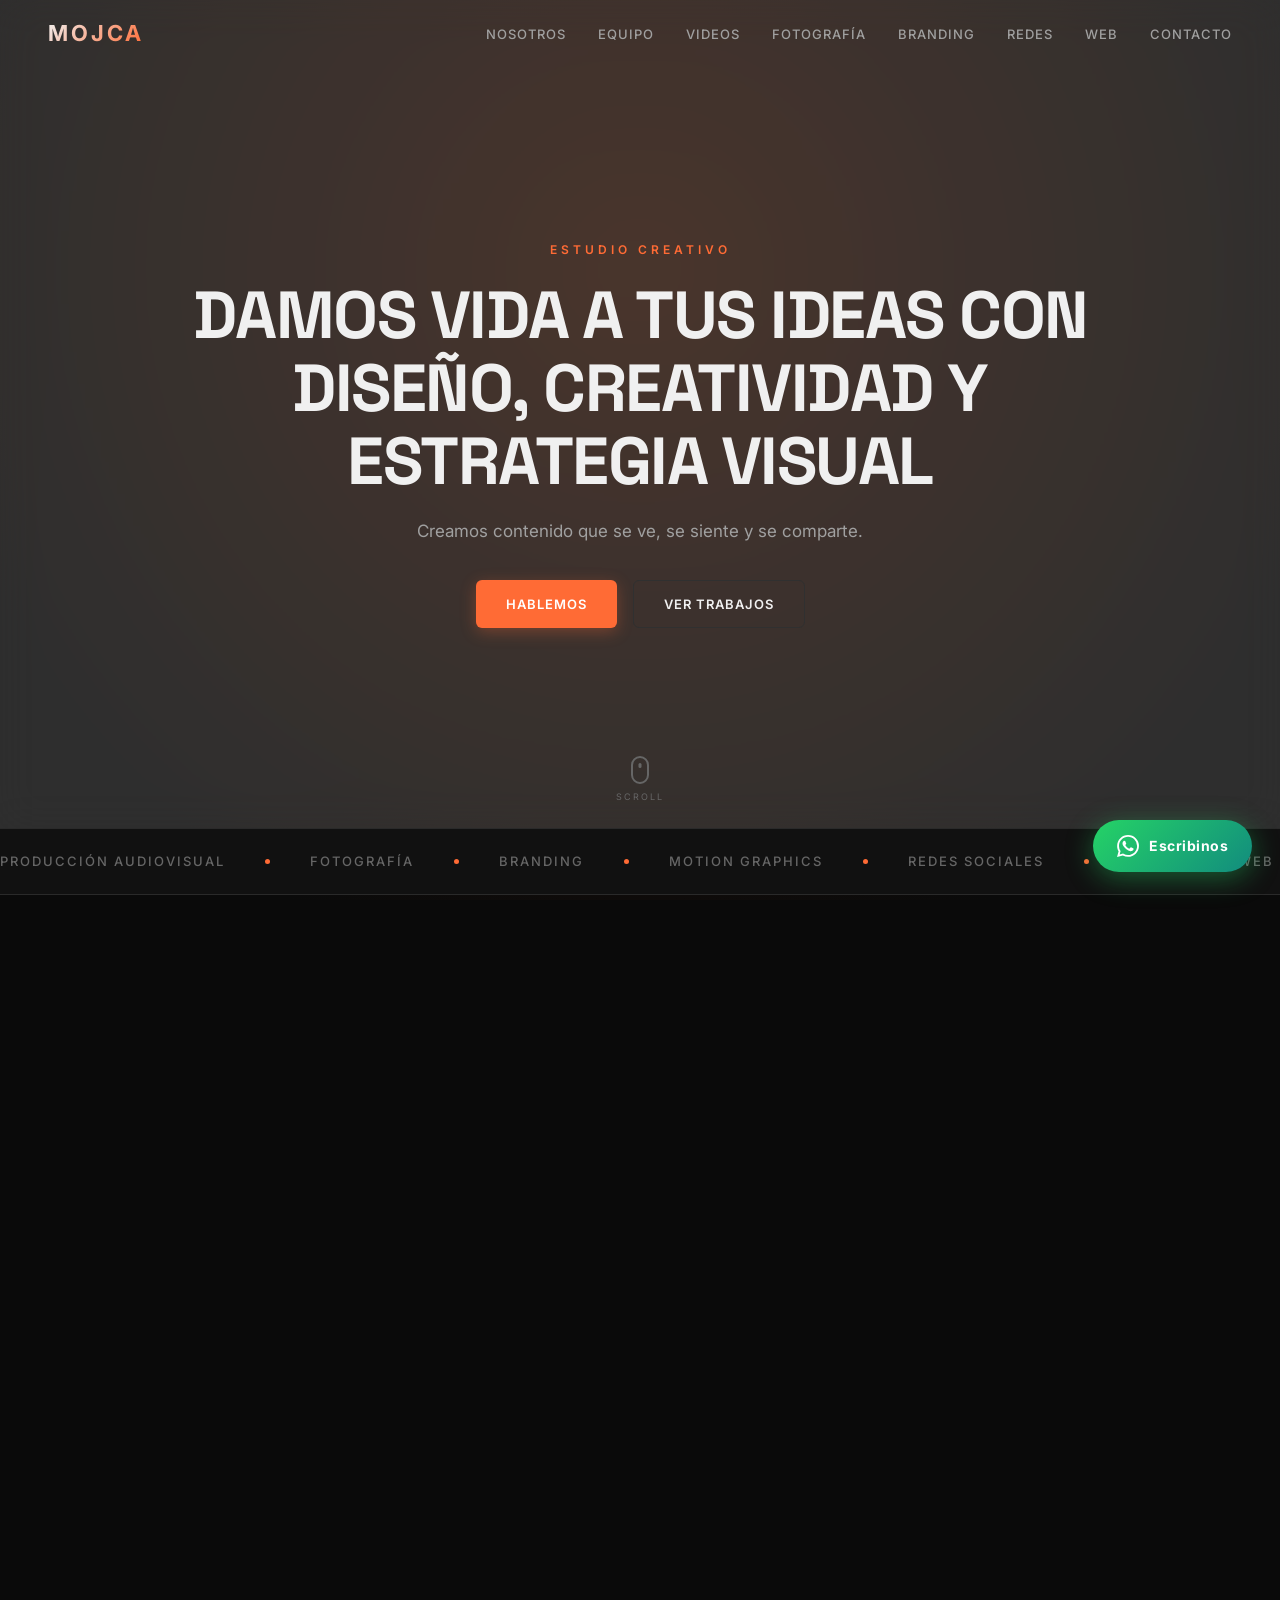
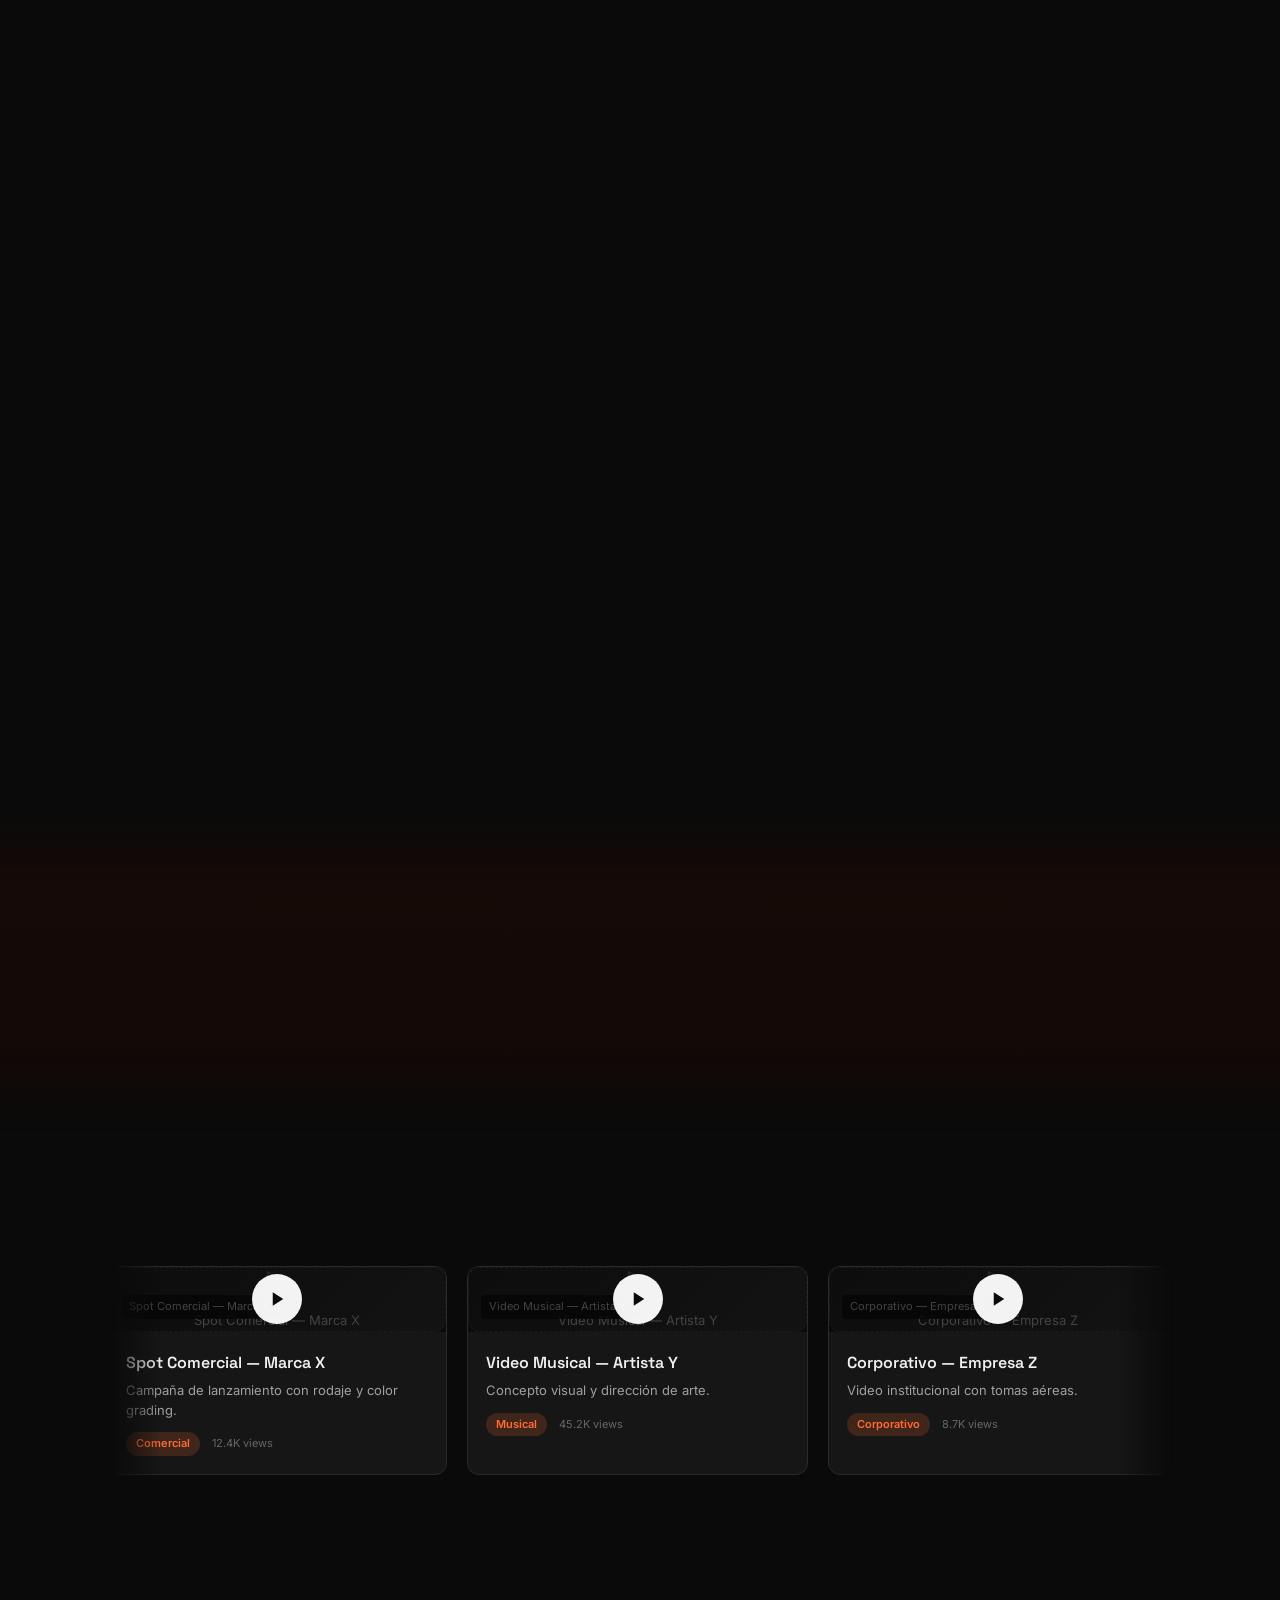
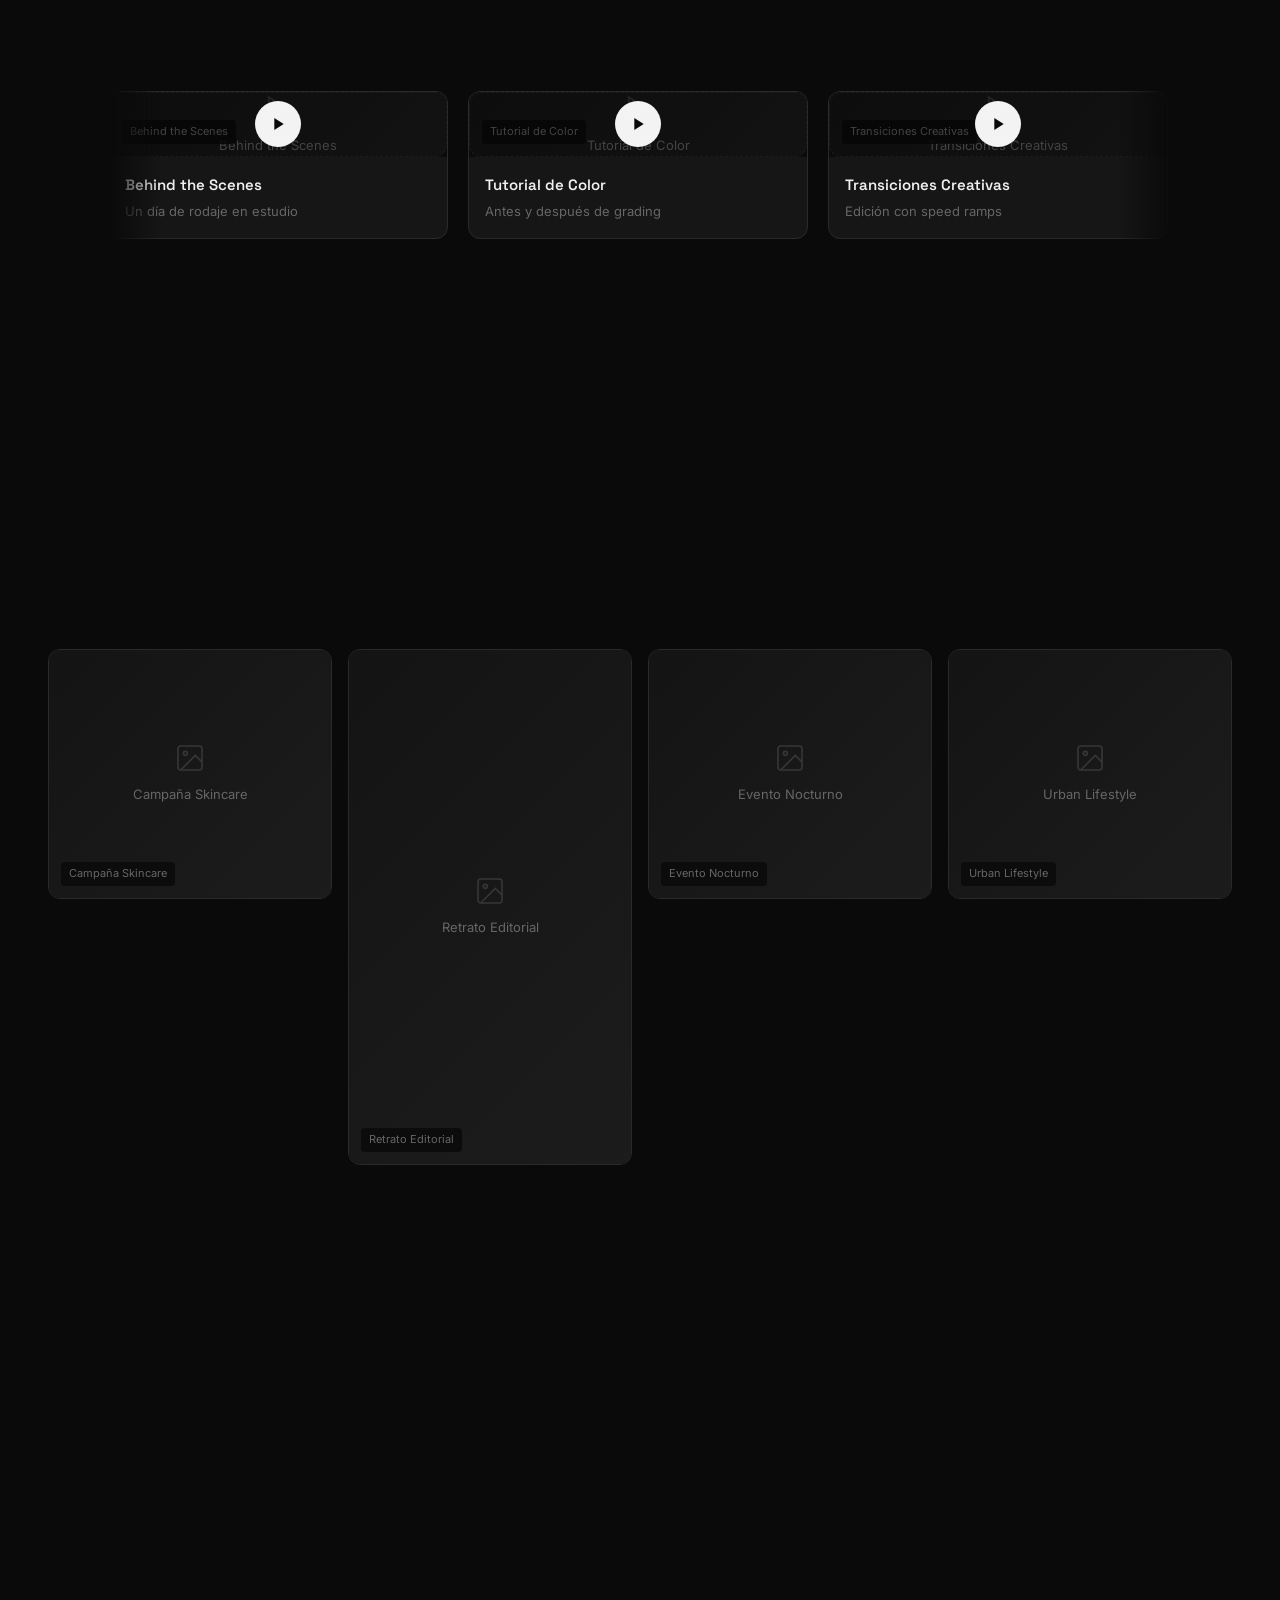
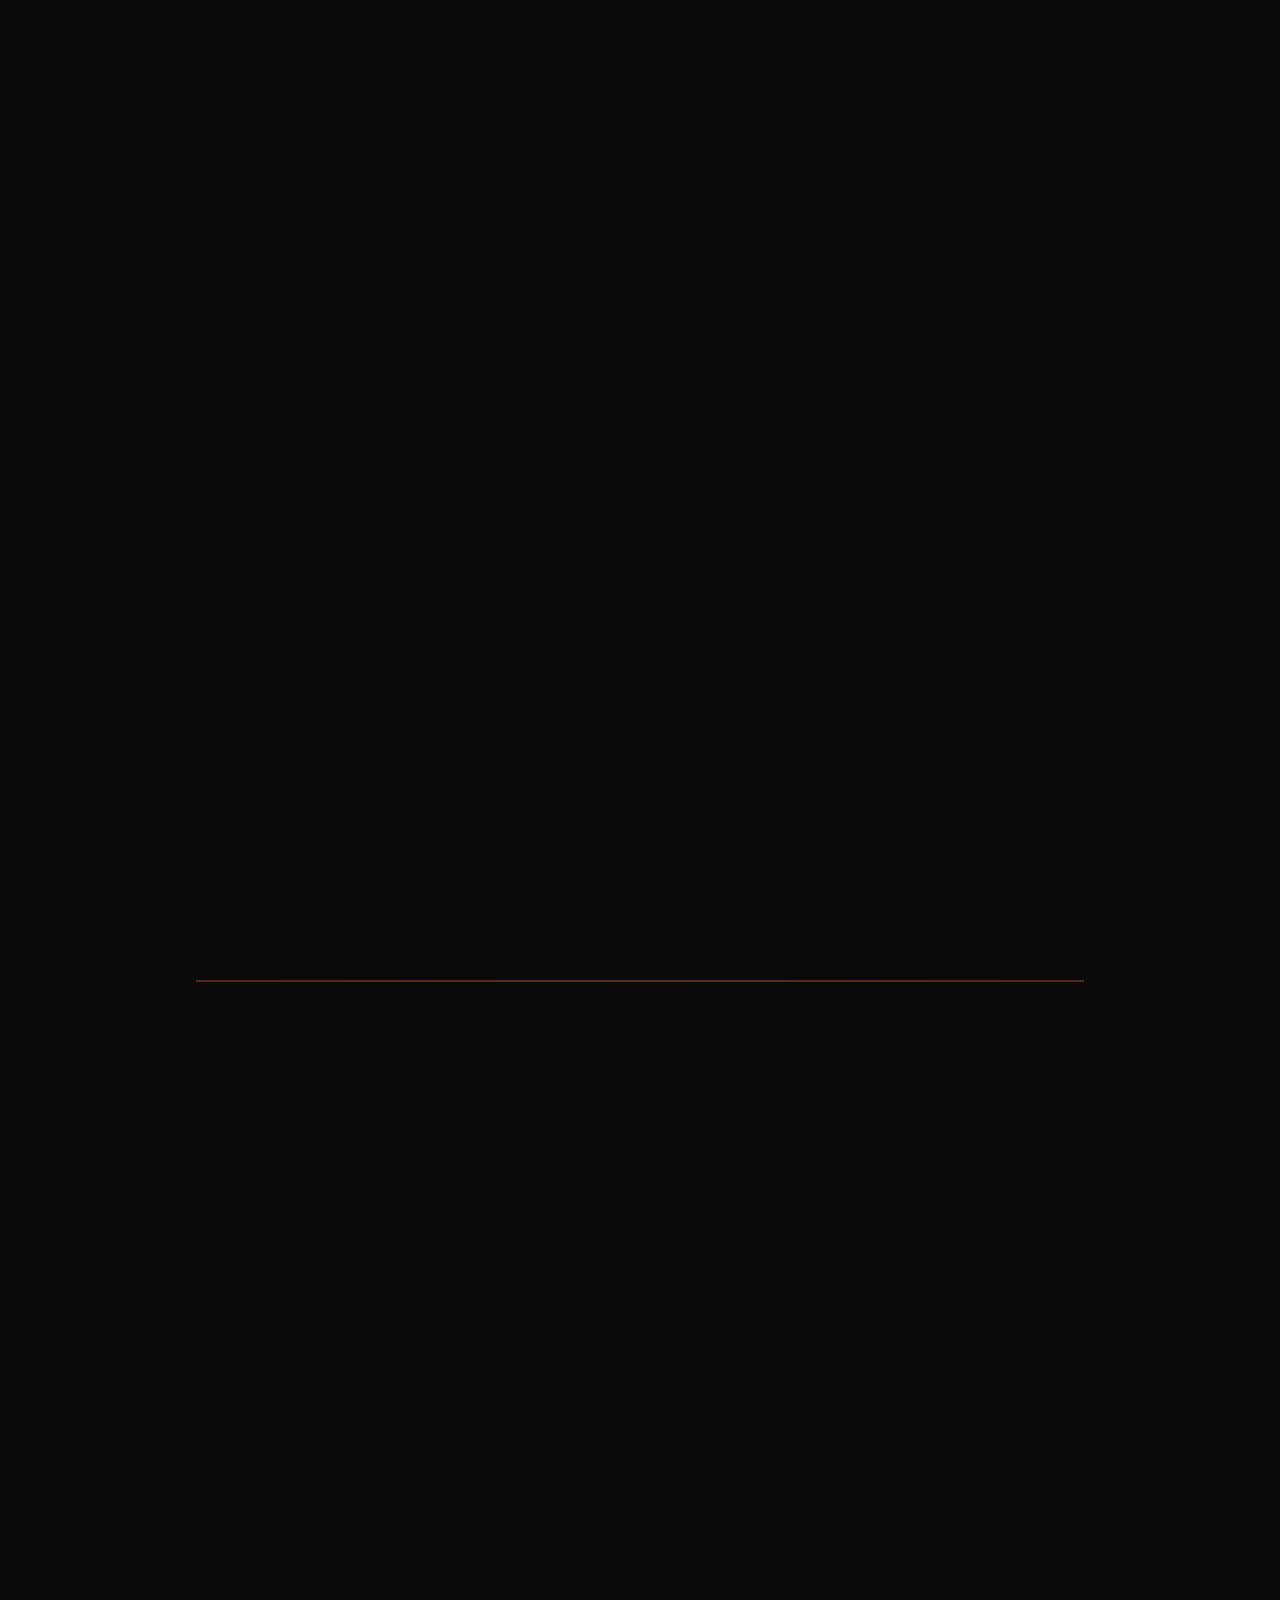
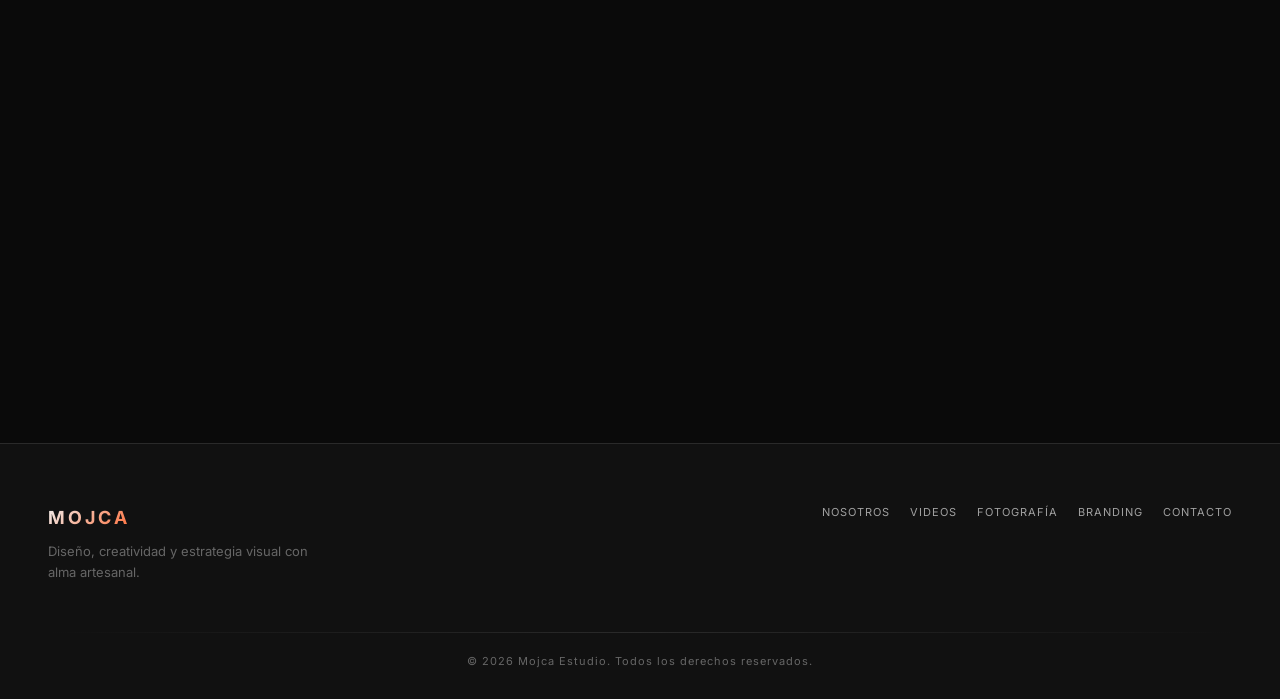
==== commit acaa5d0d: "Update index.html" ====
--- a/index.html
+++ b/index.html
@@ -13,14 +13,13 @@
 
 <div class="cursor-glow" id="cursorGlow"></div>
 
-<!-- Placas de fondo independientes para transición cromática continua -->
+<!-- Capas de color superpuestas para transición 100% fluida -->
 <div class="bg-gradient-layer" id="bgGradient">
     <div class="bg-color-plate plate-warm active" data-plate="warm"></div>
     <div class="bg-color-plate plate-cream" data-plate="cream"></div>
     <div class="bg-color-plate plate-terracotta" data-plate="terracotta"></div>
     <div class="bg-color-plate plate-olive" data-plate="olive"></div>
     <div class="bg-color-plate plate-wine" data-plate="wine"></div>
-    <div class="bg-color-plate plate-steel" data-plate="steel"></div>
 </div>
 
 <nav class="nav" id="nav">
@@ -75,6 +74,14 @@
         <span>Desarrollo Web</span><span class="marquee-dot"></span>
         <span>Color Grading</span><span class="marquee-dot"></span>
         <span>Diseño Editorial</span><span class="marquee-dot"></span>
+        <span>Producción Audiovisual</span><span class="marquee-dot"></span>
+        <span>Fotografía</span><span class="marquee-dot"></span>
+        <span>Branding</span><span class="marquee-dot"></span>
+        <span>Motion Graphics</span><span class="marquee-dot"></span>
+        <span>Redes Sociales</span><span class="marquee-dot"></span>
+        <span>Desarrollo Web</span><span class="marquee-dot"></span>
+        <span>Color Grading</span><span class="marquee-dot"></span>
+        <span>Diseño Editorial</span><span class="marquee-dot"></span>
     </div>
 </div>
 
@@ -86,6 +93,7 @@
             <p class="section-subtitle" data-editable="sobreSubtitle">Un estudio donde la técnica se encuentra con la sensibilidad artística</p>
         </div>
         
+        <!-- Rectángulos horizontales elegantes -->
         <div class="servicios-grid">
             <div class="servicio-card scroll-reveal" data-delay="0">
                 <div class="servicio-icon"><svg viewBox="0 0 24 24" fill="none" stroke="currentColor" stroke-width="1.5"><polygon points="5 3 19 12 5 21 5 3"/></svg></div>
@@ -158,8 +166,6 @@
     </div>
 </section>
 
-<div class="section-divider"></div>
-
 <section class="section section-bg quienes-somos-section" data-bg="cream" id="quienes-somos">
     <div class="container-wide">
         <div class="section-header scroll-reveal">
@@ -171,8 +177,6 @@
     </div>
 </section>
 
-<div class="section-divider"></div>
-
 <section class="section section-bg testimonios-section" data-bg="terracotta" id="testimonios">
     <div class="testimonios-bg" id="testimoniosBg"></div>
     <div class="container-wide">
@@ -189,17 +193,15 @@
     </div>
 </section>
 
-<div class="section-divider"></div>
-
-<!-- Sección de Videos con Carátula Completa -->
 <section class="section section-bg" data-bg="olive" id="videos">
     <div class="container-wide">
-        <div class="section-header scroll-reveal">
-            <span class="section-tag">Audiovisual</span>
-            <h2 class="section-title">Historias en <em>movimiento</em></h2>
-            <p class="section-subtitle">Producciones pensadas para conectar, impactar y trascender en pantalla</p>
-        </div>
         <div class="carousel-section">
+            <div class="carousel-header scroll-reveal">
+                <div class="carousel-title-group">
+                    <h3>Videos Horizontales</h3>
+                    <p class="carousel-desc">Piezas audiovisuales pensadas para contar historias con ritmo y alma</p>
+                </div>
+            </div>
             <div class="carousel-outer">
                 <button class="carousel-btn prev" aria-label="Anterior"><svg viewBox="0 0 24 24" fill="none" stroke="currentColor" stroke-width="2"><polyline points="15 18 9 12 15 6"/></svg></button>
                 <div class="carousel-track-wrapper"><div class="carousel-track" id="carousel-horizontal"></div></div>
@@ -209,16 +211,15 @@
     </div>
 </section>
 
-<div class="section-divider"></div>
-
 <section class="section section-bg" data-bg="wine" id="reels">
     <div class="container-wide">
-        <div class="section-header scroll-reveal">
-            <span class="section-tag">Formatos Verticales</span>
-            <h2 class="section-title">Reels y <em>Shorts</em></h2>
-            <p class="section-subtitle">Ritmo dinámico, ganchos visuales y contenido listo para el scroll</p>
-        </div>
         <div class="carousel-section">
+            <div class="carousel-header scroll-reveal">
+                <div class="carousel-title-group">
+                    <h3>Reels y Shorts</h3>
+                    <p class="carousel-desc">Contenido ágil y vertical con máximo impacto visual</p>
+                </div>
+            </div>
             <div class="carousel-outer">
                 <button class="carousel-btn prev" aria-label="Anterior"><svg viewBox="0 0 24 24" fill="none" stroke="currentColor" stroke-width="2"><polyline points="15 18 9 12 15 6"/></svg></button>
                 <div class="carousel-track-wrapper"><div class="carousel-track vertical" id="carousel-vertical"></div></div>
@@ -228,17 +229,14 @@
     </div>
 </section>
 
-<div class="section-divider"></div>
-
-<!-- Fotografía con fondo Steel para marcar el cambio cromático -->
-<section class="section section-bg" data-bg="steel" id="fotos">
-    <div class="container-wide">
-        <div class="section-header scroll-reveal">
-            <span class="section-tag">Galería</span>
-            <h2 class="section-title">Fotografía de <em>Autor</em></h2>
+<section class="section section-bg" data-bg="cream" id="fotos">
+    <div class="container-wide">
+        <div class="section-header scroll-reveal">
+            <span class="section-tag">Fotografía</span>
+            <h2 class="section-title">Una imagen vale más que <em>mil palabras</em></h2>
             <p class="section-subtitle">Capturamos momentos, emociones y esencias en cada disparo</p>
         </div>
-        <div class="gallery-filter scroll-reveal" id="galleryFilter">
+        <div class="gallery-filter scroll-reveal">
             <button class="filter-btn active" data-filter="all">Todo</button>
             <button class="filter-btn" data-filter="producto">Producto</button>
             <button class="filter-btn" data-filter="retrato">Retrato</button>
@@ -254,7 +252,7 @@
     <button class="photo-modal-close" id="photoModalClose">&times;</button>
     <div class="photo-modal-container" id="photoModalContainer">
         <div class="photo-modal-img-wrap">
-            <img id="photoModalImg" src="" alt="Foto ampliada">
+            <img id="photoModalImg" src="" alt="Foto expandida">
         </div>
         <div class="photo-modal-info" id="photoModalInfo">
             <span class="modal-tag" id="photoModalTag"></span>
@@ -264,8 +262,6 @@
     </div>
 </div>
 
-<div class="section-divider"></div>
-
 <section class="section section-bg" data-bg="terracotta" id="branding">
     <div class="container-wide">
         <div class="section-header scroll-reveal">
@@ -277,7 +273,27 @@
     </div>
 </section>
 
-<div class="section-divider"></div>
+<section class="section section-bg" data-bg="olive" id="redes">
+    <div class="container-wide">
+        <div class="section-header scroll-reveal">
+            <span class="section-tag">Redes Sociales</span>
+            <h2 class="section-title">Contenido que <em>conecta</em></h2>
+            <p class="section-subtitle">Estrategias visuales que generan conversación y comunidad</p>
+        </div>
+        <div class="ig-feed-full" id="redesGrid"></div>
+    </div>
+</section>
+
+<section class="section section-bg" data-bg="wine" id="webdev">
+    <div class="container-wide">
+        <div class="section-header scroll-reveal">
+            <span class="section-tag">Web y Código</span>
+            <h2 class="section-title">Experiencias <em>digitales</em></h2>
+            <p class="section-subtitle">Sitios web que funcionan, sorprenden y convierten</p>
+        </div>
+        <div class="webdev-grid" id="webdevGrid"></div>
+    </div>
+</section>
 
 <section class="section section-bg proceso-section" data-bg="warm" id="proceso">
     <div class="container-wide">
@@ -306,8 +322,6 @@
         </div>
     </div>
 </section>
-
-<div class="section-divider"></div>
 
 <section class="section section-bg" data-bg="cream" id="contacto">
     <div class="container-wide">
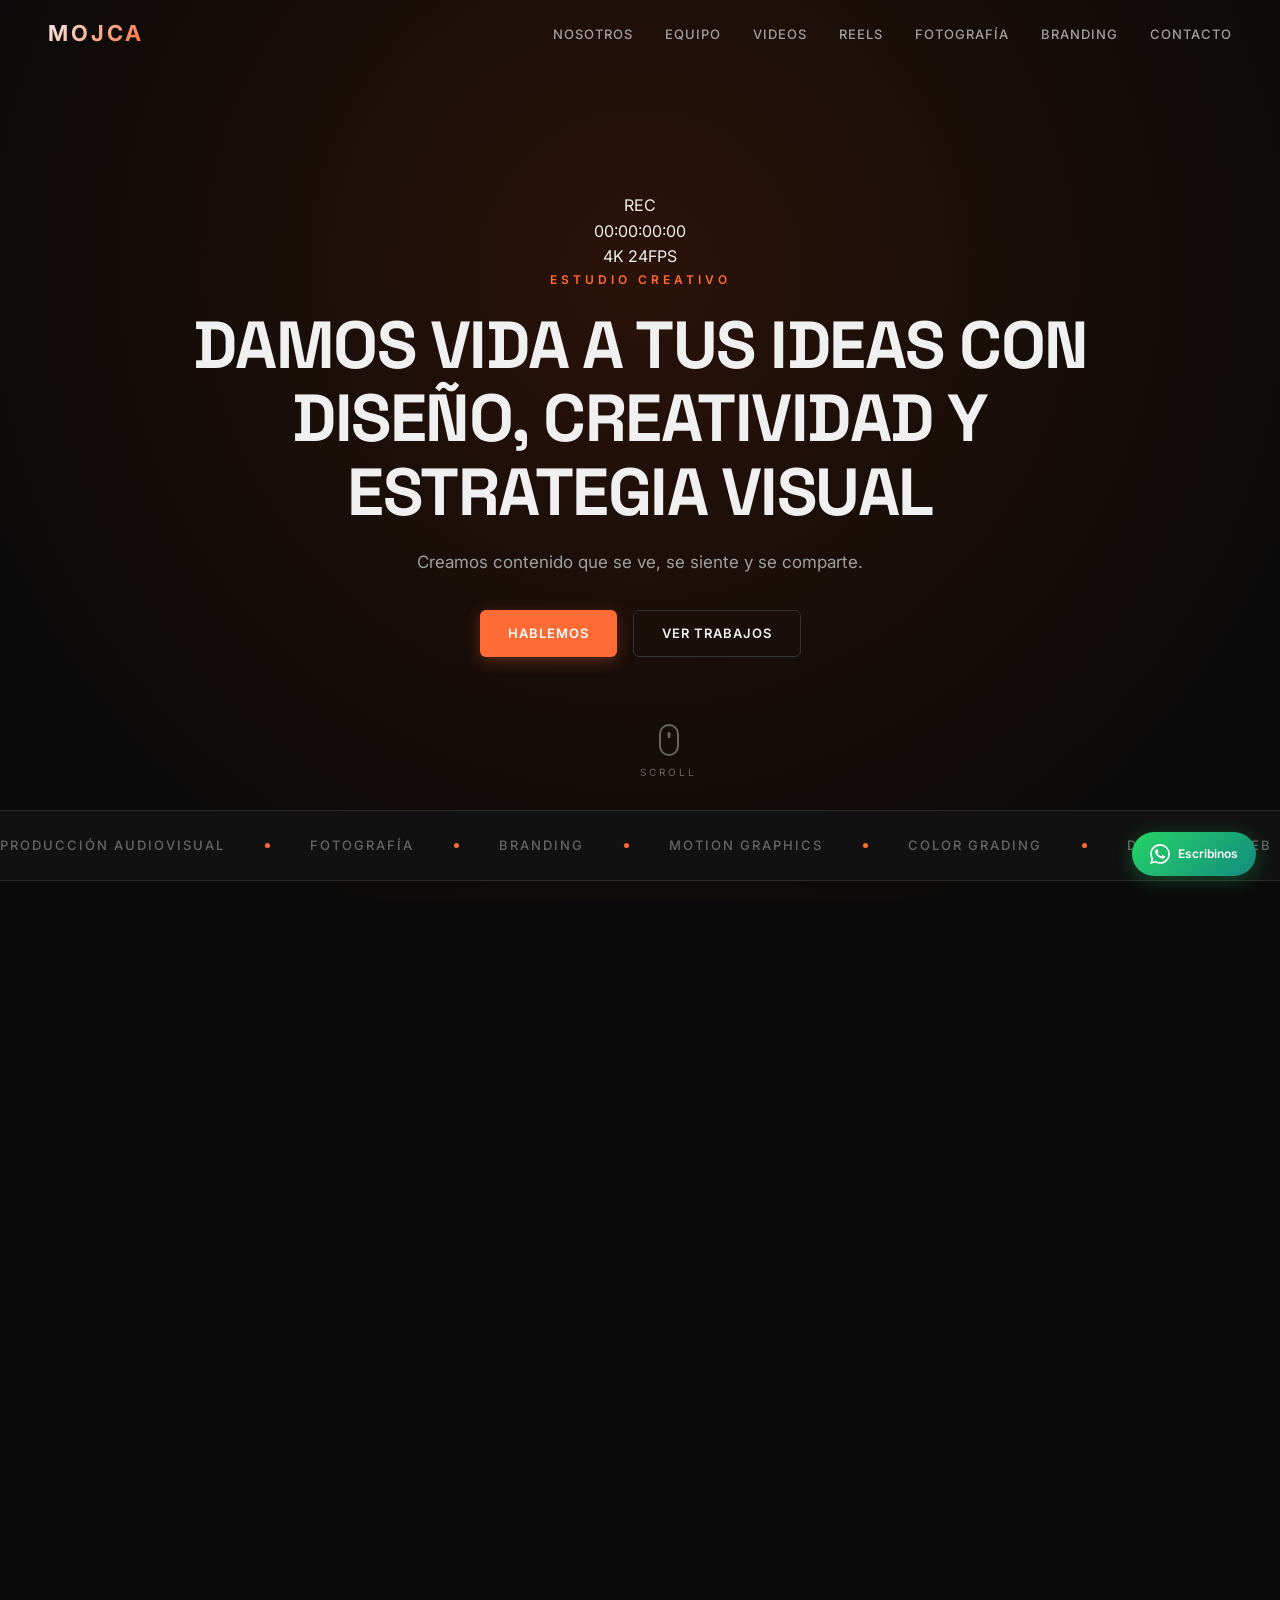
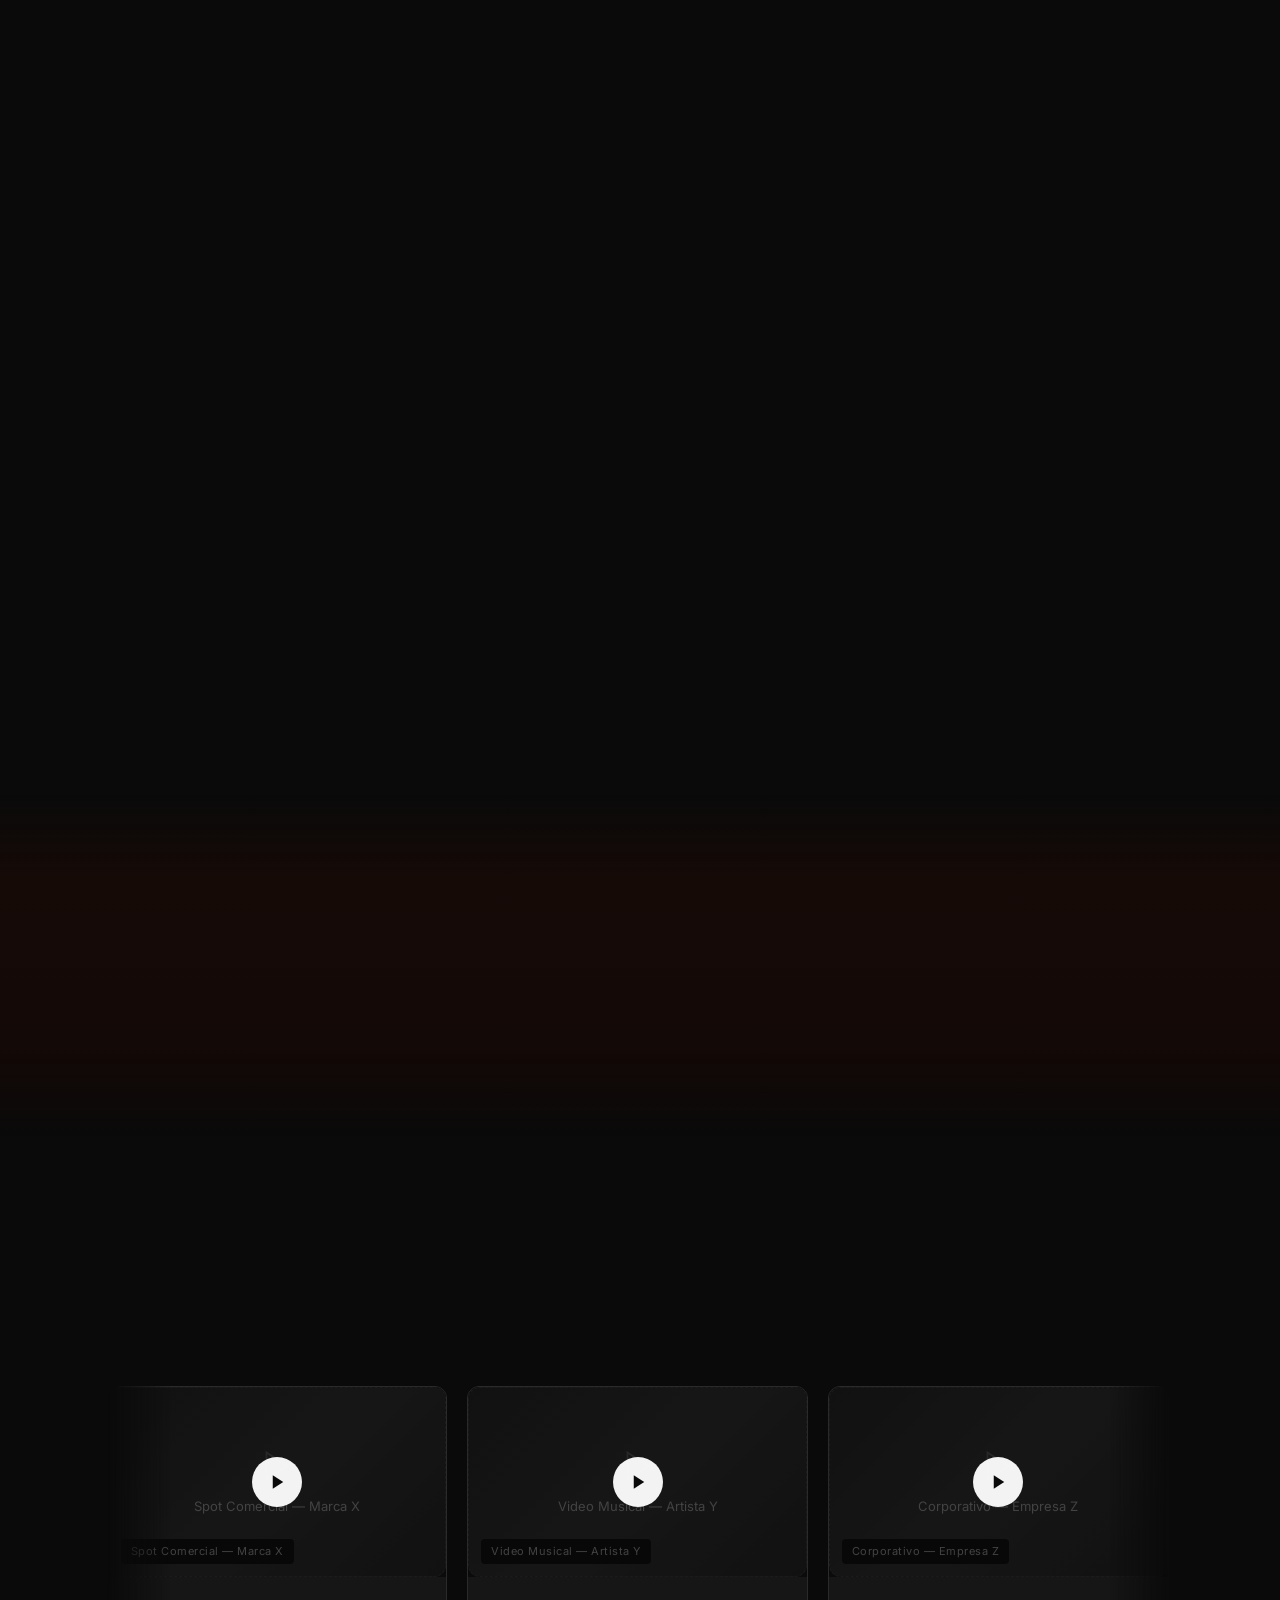
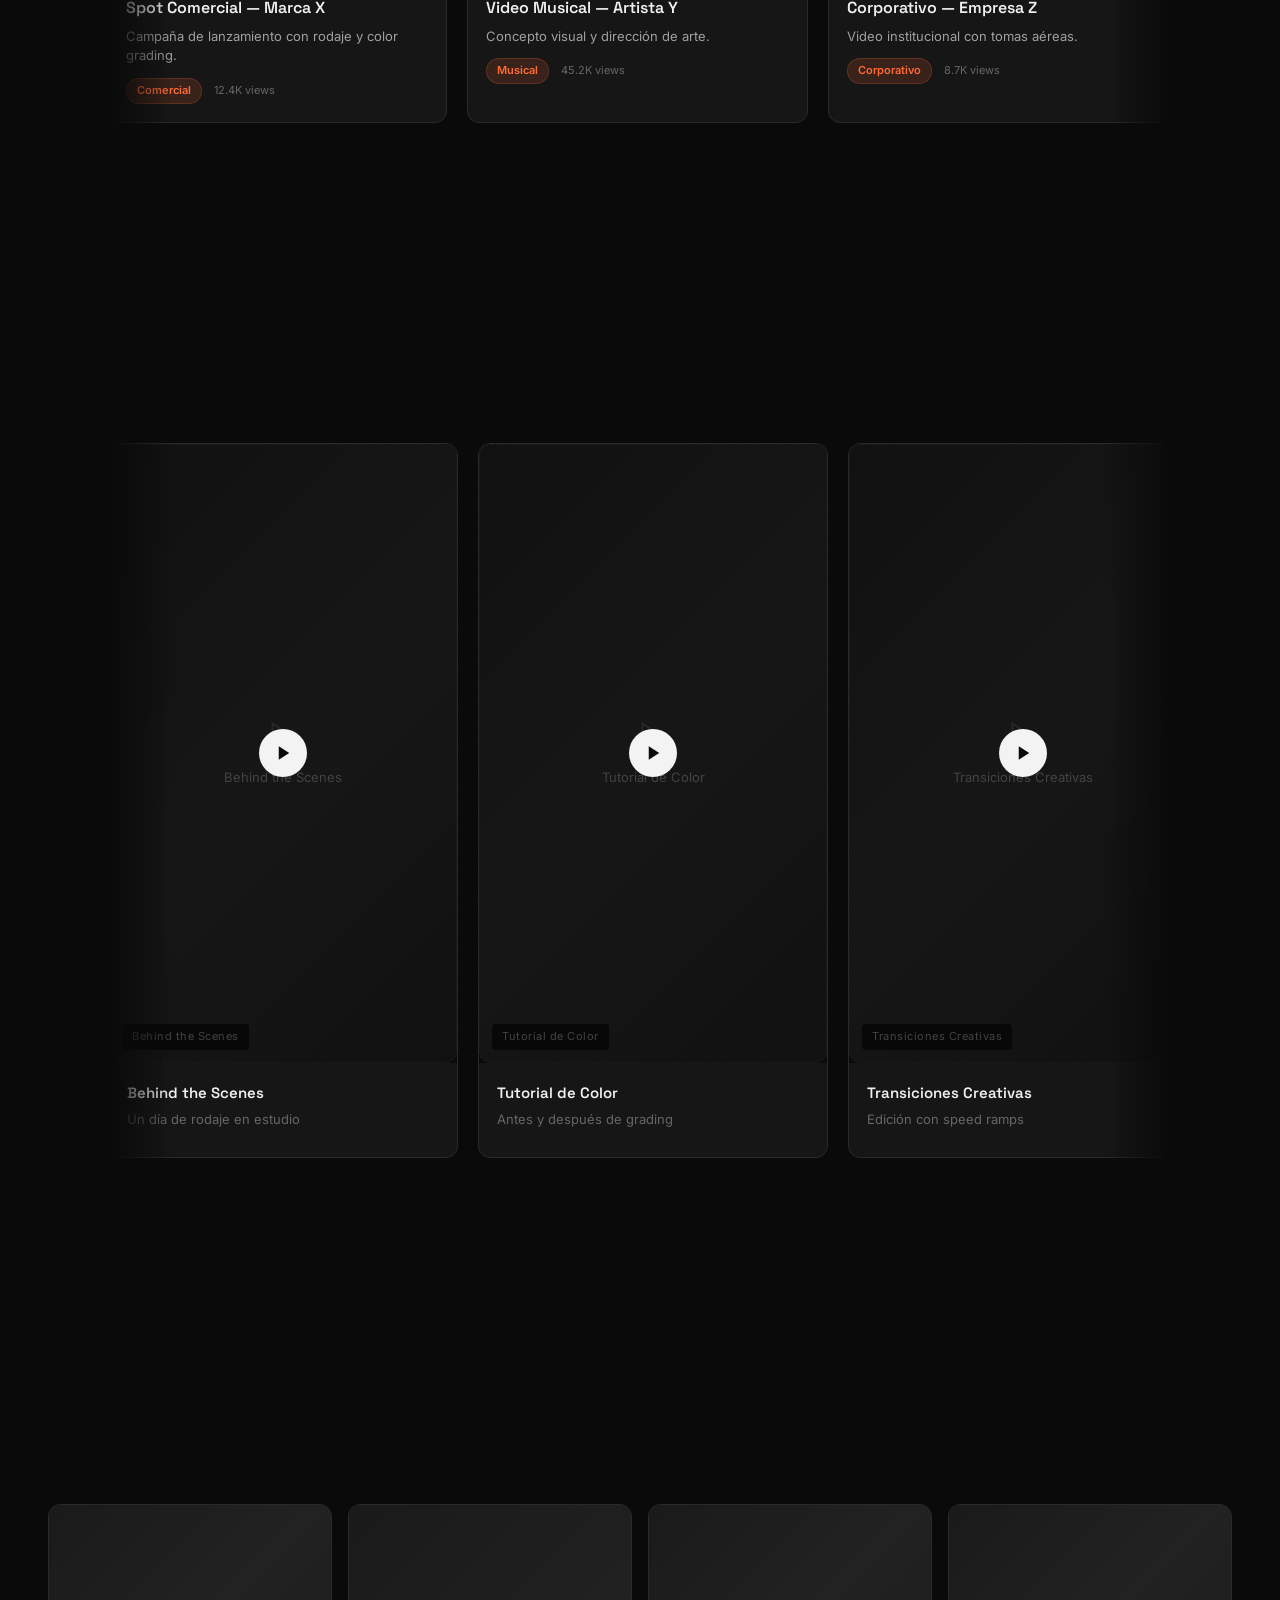
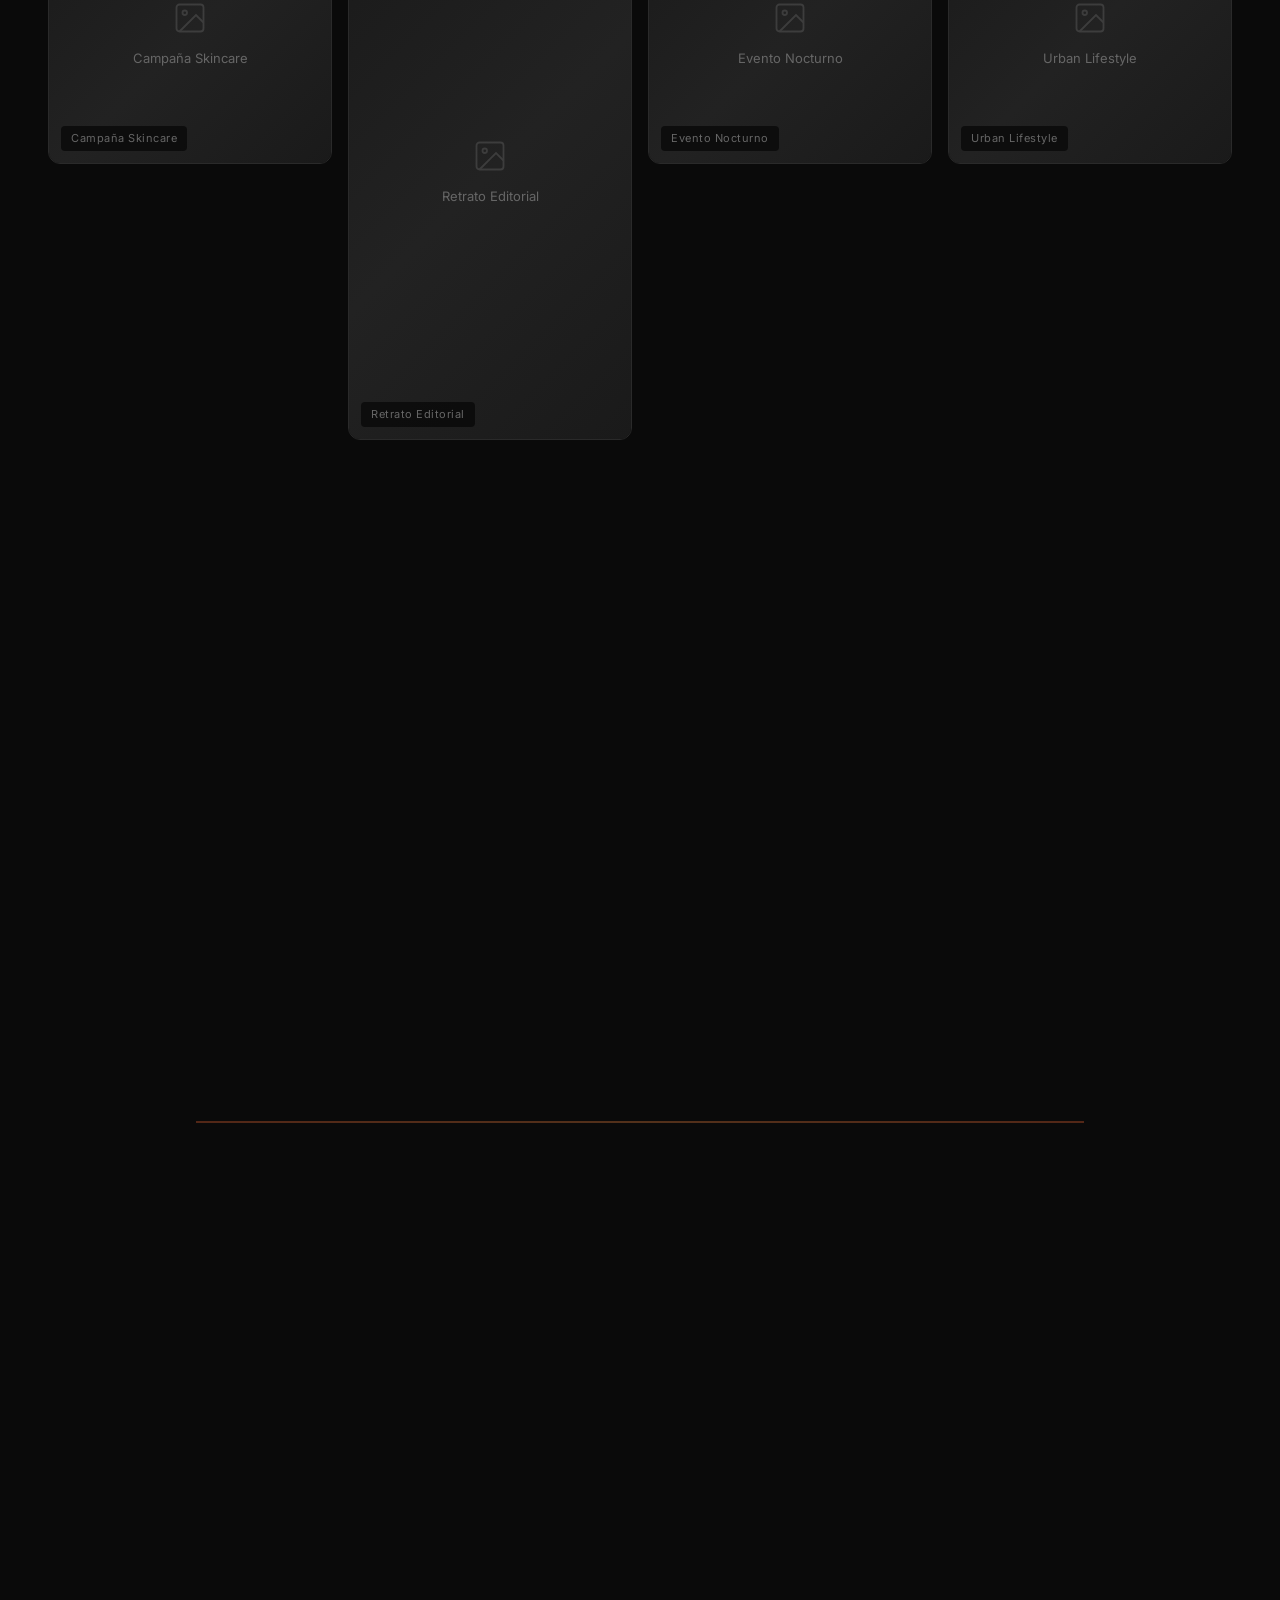
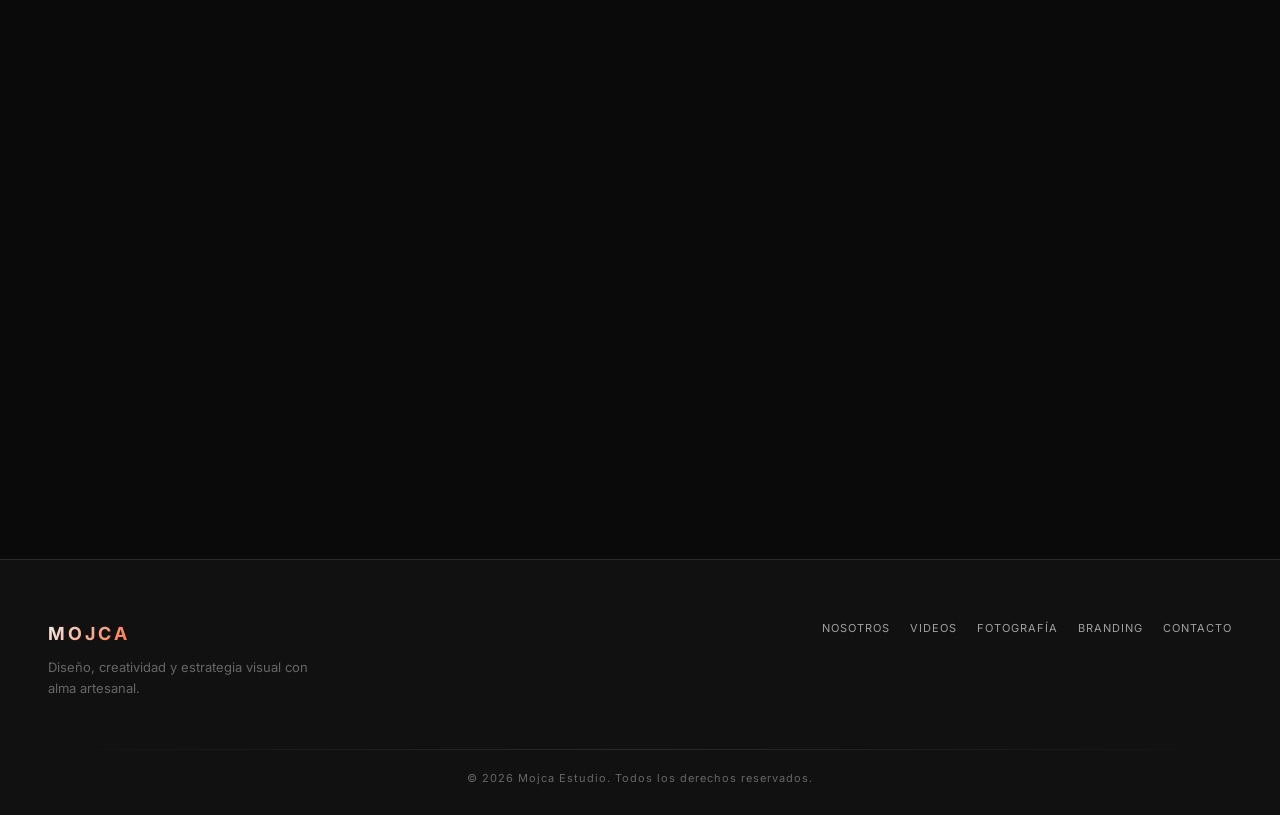
==== commit 1222f6cd: "Update index.html" ====
--- a/index.html
+++ b/index.html
@@ -11,15 +11,16 @@
 </head>
 <body>
 
+<div class="film-grain" aria-hidden="true"></div>
 <div class="cursor-glow" id="cursorGlow"></div>
 
-<!-- Capas de color superpuestas para transición 100% fluida -->
 <div class="bg-gradient-layer" id="bgGradient">
     <div class="bg-color-plate plate-warm active" data-plate="warm"></div>
     <div class="bg-color-plate plate-cream" data-plate="cream"></div>
     <div class="bg-color-plate plate-terracotta" data-plate="terracotta"></div>
     <div class="bg-color-plate plate-olive" data-plate="olive"></div>
     <div class="bg-color-plate plate-wine" data-plate="wine"></div>
+    <div class="bg-color-plate plate-steel" data-plate="steel"></div>
 </div>
 
 <nav class="nav" id="nav">
@@ -31,10 +32,9 @@
             <li><a href="#sobre">Nosotros</a></li>
             <li><a href="#quienes-somos">Equipo</a></li>
             <li><a href="#videos">Videos</a></li>
+            <li><a href="#reels">Reels</a></li>
             <li><a href="#fotos">Fotografía</a></li>
             <li><a href="#branding">Branding</a></li>
-            <li><a href="#redes">Redes</a></li>
-            <li><a href="#webdev">Web</a></li>
             <li><a href="#contacto">Contacto</a></li>
         </ul>
         <button class="nav-toggle" id="navToggle" aria-label="Menu">
@@ -50,10 +50,15 @@
     </div>
     <div class="hero-glass" id="heroGlass"></div>
     <div class="hero-content">
-        <p class="hero-label fade-up delay-1" data-editable="heroLabel">Estudio Creativo</p>
-        <h1 class="hero-title fade-up delay-2" data-editable="heroTitle">DAMOS VIDA A TUS IDEAS CON DISEÑO, CREATIVIDAD Y ESTRATEGIA VISUAL</h1>
-        <p class="hero-sub fade-up delay-3" data-editable="heroSub">Creamos contenido que se ve, se siente y se comparte.</p>
-        <div class="hero-cta fade-up delay-4">
+        <div class="camera-hud fade-up delay-1">
+            <div class="hud-rec"><span class="hud-dot"></span> REC</div>
+            <div class="hud-timecode" id="hudTimecode">00:00:00:00</div>
+            <div class="hud-format">4K 24FPS</div>
+        </div>
+        <p class="hero-label fade-up delay-2" data-editable="heroLabel">Estudio Creativo</p>
+        <h1 class="hero-title fade-up delay-3" data-editable="heroTitle">DAMOS VIDA A TUS IDEAS CON DISEÑO, CREATIVIDAD Y ESTRATEGIA VISUAL</h1>
+        <p class="hero-sub fade-up delay-4" data-editable="heroSub">Creamos contenido que se ve, se siente y se comparte.</p>
+        <div class="hero-cta fade-up delay-5">
             <a href="#contacto" class="btn btn-primary">Hablemos</a>
             <a href="#videos" class="btn btn-outline">Ver Trabajos</a>
         </div>
@@ -70,18 +75,14 @@
         <span>Fotografía</span><span class="marquee-dot"></span>
         <span>Branding</span><span class="marquee-dot"></span>
         <span>Motion Graphics</span><span class="marquee-dot"></span>
-        <span>Redes Sociales</span><span class="marquee-dot"></span>
+        <span>Color Grading</span><span class="marquee-dot"></span>
         <span>Desarrollo Web</span><span class="marquee-dot"></span>
-        <span>Color Grading</span><span class="marquee-dot"></span>
-        <span>Diseño Editorial</span><span class="marquee-dot"></span>
         <span>Producción Audiovisual</span><span class="marquee-dot"></span>
         <span>Fotografía</span><span class="marquee-dot"></span>
         <span>Branding</span><span class="marquee-dot"></span>
         <span>Motion Graphics</span><span class="marquee-dot"></span>
-        <span>Redes Sociales</span><span class="marquee-dot"></span>
+        <span>Color Grading</span><span class="marquee-dot"></span>
         <span>Desarrollo Web</span><span class="marquee-dot"></span>
-        <span>Color Grading</span><span class="marquee-dot"></span>
-        <span>Diseño Editorial</span><span class="marquee-dot"></span>
     </div>
 </div>
 
@@ -93,7 +94,6 @@
             <p class="section-subtitle" data-editable="sobreSubtitle">Un estudio donde la técnica se encuentra con la sensibilidad artística</p>
         </div>
         
-        <!-- Rectángulos horizontales elegantes -->
         <div class="servicios-grid">
             <div class="servicio-card scroll-reveal" data-delay="0">
                 <div class="servicio-icon"><svg viewBox="0 0 24 24" fill="none" stroke="currentColor" stroke-width="1.5"><polygon points="5 3 19 12 5 21 5 3"/></svg></div>
@@ -166,6 +166,8 @@
     </div>
 </section>
 
+<div class="section-divider"></div>
+
 <section class="section section-bg quienes-somos-section" data-bg="cream" id="quienes-somos">
     <div class="container-wide">
         <div class="section-header scroll-reveal">
@@ -177,6 +179,8 @@
     </div>
 </section>
 
+<div class="section-divider"></div>
+
 <section class="section section-bg testimonios-section" data-bg="terracotta" id="testimonios">
     <div class="testimonios-bg" id="testimoniosBg"></div>
     <div class="container-wide">
@@ -193,15 +197,16 @@
     </div>
 </section>
 
+<div class="section-divider"></div>
+
 <section class="section section-bg" data-bg="olive" id="videos">
     <div class="container-wide">
+        <div class="section-header scroll-reveal">
+            <span class="section-tag">Audiovisual</span>
+            <h2 class="section-title">Historias en <em>movimiento</em></h2>
+            <p class="section-subtitle">Producciones pensadas para conectar, impactar y trascender en pantalla</p>
+        </div>
         <div class="carousel-section">
-            <div class="carousel-header scroll-reveal">
-                <div class="carousel-title-group">
-                    <h3>Videos Horizontales</h3>
-                    <p class="carousel-desc">Piezas audiovisuales pensadas para contar historias con ritmo y alma</p>
-                </div>
-            </div>
             <div class="carousel-outer">
                 <button class="carousel-btn prev" aria-label="Anterior"><svg viewBox="0 0 24 24" fill="none" stroke="currentColor" stroke-width="2"><polyline points="15 18 9 12 15 6"/></svg></button>
                 <div class="carousel-track-wrapper"><div class="carousel-track" id="carousel-horizontal"></div></div>
@@ -211,15 +216,16 @@
     </div>
 </section>
 
+<div class="section-divider"></div>
+
 <section class="section section-bg" data-bg="wine" id="reels">
     <div class="container-wide">
+        <div class="section-header scroll-reveal">
+            <span class="section-tag">Formatos Verticales</span>
+            <h2 class="section-title">Reels y <em>Shorts</em></h2>
+            <p class="section-subtitle">Ritmo dinámico, ganchos visuales y contenido listo para el scroll</p>
+        </div>
         <div class="carousel-section">
-            <div class="carousel-header scroll-reveal">
-                <div class="carousel-title-group">
-                    <h3>Reels y Shorts</h3>
-                    <p class="carousel-desc">Contenido ágil y vertical con máximo impacto visual</p>
-                </div>
-            </div>
             <div class="carousel-outer">
                 <button class="carousel-btn prev" aria-label="Anterior"><svg viewBox="0 0 24 24" fill="none" stroke="currentColor" stroke-width="2"><polyline points="15 18 9 12 15 6"/></svg></button>
                 <div class="carousel-track-wrapper"><div class="carousel-track vertical" id="carousel-vertical"></div></div>
@@ -229,14 +235,16 @@
     </div>
 </section>
 
-<section class="section section-bg" data-bg="cream" id="fotos">
-    <div class="container-wide">
-        <div class="section-header scroll-reveal">
-            <span class="section-tag">Fotografía</span>
-            <h2 class="section-title">Una imagen vale más que <em>mil palabras</em></h2>
+<div class="section-divider"></div>
+
+<section class="section section-bg" data-bg="steel" id="fotos">
+    <div class="container-wide">
+        <div class="section-header scroll-reveal">
+            <span class="section-tag">Galería</span>
+            <h2 class="section-title">Fotografía de <em>Autor</em></h2>
             <p class="section-subtitle">Capturamos momentos, emociones y esencias en cada disparo</p>
         </div>
-        <div class="gallery-filter scroll-reveal">
+        <div class="gallery-filter scroll-reveal" id="galleryFilter">
             <button class="filter-btn active" data-filter="all">Todo</button>
             <button class="filter-btn" data-filter="producto">Producto</button>
             <button class="filter-btn" data-filter="retrato">Retrato</button>
@@ -247,12 +255,11 @@
     </div>
 </section>
 
-<!-- Lightbox Modal para Fotografías -->
 <div class="photo-modal" id="photoModal">
     <button class="photo-modal-close" id="photoModalClose">&times;</button>
     <div class="photo-modal-container" id="photoModalContainer">
         <div class="photo-modal-img-wrap">
-            <img id="photoModalImg" src="" alt="Foto expandida">
+            <img id="photoModalImg" src="" alt="Foto ampliada">
         </div>
         <div class="photo-modal-info" id="photoModalInfo">
             <span class="modal-tag" id="photoModalTag"></span>
@@ -262,6 +269,8 @@
     </div>
 </div>
 
+<div class="section-divider"></div>
+
 <section class="section section-bg" data-bg="terracotta" id="branding">
     <div class="container-wide">
         <div class="section-header scroll-reveal">
@@ -273,27 +282,7 @@
     </div>
 </section>
 
-<section class="section section-bg" data-bg="olive" id="redes">
-    <div class="container-wide">
-        <div class="section-header scroll-reveal">
-            <span class="section-tag">Redes Sociales</span>
-            <h2 class="section-title">Contenido que <em>conecta</em></h2>
-            <p class="section-subtitle">Estrategias visuales que generan conversación y comunidad</p>
-        </div>
-        <div class="ig-feed-full" id="redesGrid"></div>
-    </div>
-</section>
-
-<section class="section section-bg" data-bg="wine" id="webdev">
-    <div class="container-wide">
-        <div class="section-header scroll-reveal">
-            <span class="section-tag">Web y Código</span>
-            <h2 class="section-title">Experiencias <em>digitales</em></h2>
-            <p class="section-subtitle">Sitios web que funcionan, sorprenden y convierten</p>
-        </div>
-        <div class="webdev-grid" id="webdevGrid"></div>
-    </div>
-</section>
+<div class="section-divider"></div>
 
 <section class="section section-bg proceso-section" data-bg="warm" id="proceso">
     <div class="container-wide">
@@ -322,6 +311,8 @@
         </div>
     </div>
 </section>
+
+<div class="section-divider"></div>
 
 <section class="section section-bg" data-bg="cream" id="contacto">
     <div class="container-wide">
--- a/style.css
+++ b/style.css
@@ -1,5 +1,5 @@
 /* ========================================
-   MOJCA ESTUDIO — Estilo Dark Modern Optimizado
+   MOJCA ESTUDIO — Estilo Dark Modern
    ======================================== */
 
 :root {
@@ -14,17 +14,18 @@
     --accent: #ff6b35;
     --accent-light: #ff8c42;
     --accent-warm: #ff9f60;
-    --accent-glow: rgba(255, 107, 53, 0.18);
-    --border: #242424;
-    --border-light: #303030;
+    --accent-glow: rgba(255, 107, 53, 0.15);
+    --border: #2a2a2a;
+    --border-light: #333333;
     --border-hover: #444444;
     --shadow-sm: 0 2px 8px rgba(0,0,0,0.4);
-    --shadow-md: 0 6px 24px rgba(0,0,0,0.5);
-    --shadow-lg: 0 12px 48px rgba(0,0,0,0.7);
+    --shadow-md: 0 4px 24px rgba(0,0,0,0.5);
+    --shadow-lg: 0 8px 40px rgba(0,0,0,0.6);
     --radius-sm: 6px;
     --radius-md: 12px;
     --radius-lg: 16px;
-    --transition: 0.25s cubic-bezier(0.4, 0, 0.2, 1);
+    --transition: 0.3s cubic-bezier(0.4, 0, 0.2, 1);
+    --transition-slow: 0.5s cubic-bezier(0.4, 0, 0.2, 1);
     --font-display: 'Space Grotesk', sans-serif;
     --font-body: 'Inter', sans-serif;
 }
@@ -53,7 +54,7 @@
     -webkit-user-drag: none;
 }
 
-/* Capas de fondo fluido */
+/* Transición fluida multi-capa */
 .bg-gradient-layer {
     position: fixed;
     inset: 0;
@@ -65,15 +66,13 @@
     position: absolute;
     inset: 0;
     opacity: 0;
-    transition: opacity 0.9s cubic-bezier(0.4, 0, 0.2, 1);
-    will-change: opacity;
+    transition: opacity 1.2s cubic-bezier(0.4, 0, 0.2, 1);
 }
 .bg-color-plate.plate-warm { background: radial-gradient(circle at 50% 30%, #2a1208 0%, #0a0a0a 80%); }
-.bg-color-plate.plate-cream { background: radial-gradient(circle at 50% 30%, #151515 0%, #0a0a0a 80%); }
-.bg-color-plate.plate-terracotta { background: radial-gradient(circle at 50% 30%, #2e0d04 0%, #0a0a0a 80%); }
-.bg-color-plate.plate-olive { background: radial-gradient(circle at 50% 30%, #0d210b 0%, #0a0a0a 80%); }
-.bg-color-plate.plate-wine { background: radial-gradient(circle at 50% 30%, #2b0404 0%, #0a0a0a 80%); }
-.bg-color-plate.plate-steel { background: radial-gradient(circle at 50% 30%, #161c24 0%, #0a0a0a 80%); }
+.bg-color-plate.plate-cream { background: radial-gradient(circle at 50% 30%, #1a1715 0%, #0a0a0a 80%); }
+.bg-color-plate.plate-terracotta { background: radial-gradient(circle at 50% 30%, #2d0e04 0%, #0a0a0a 80%); }
+.bg-color-plate.plate-olive { background: radial-gradient(circle at 50% 30%, #0e200c 0%, #0a0a0a 80%); }
+.bg-color-plate.plate-wine { background: radial-gradient(circle at 50% 30%, #2b0505 0%, #0a0a0a 80%); }
 .bg-color-plate.active { opacity: 1; }
 
 .container-wide {
@@ -85,20 +84,10 @@
 @media (min-width: 1921px) { .container-wide { padding: 0 80px; } }
 @media (min-width: 2560px) { .container-wide { max-width: 2200px; padding: 0 120px; } }
 
-/* Separador sutil entre bloques */
-.section-divider {
-    width: 100%;
-    height: 1px;
-    background: linear-gradient(90deg, transparent 0%, rgba(255, 255, 255, 0.08) 30%, rgba(255, 107, 53, 0.25) 50%, rgba(255, 255, 255, 0.08) 70%, transparent 100%);
-    margin: 0 auto;
-    position: relative;
-    z-index: 2;
-}
-
 .img-placeholder {
     width: 100%;
     height: 100%;
-    background: linear-gradient(135deg, #141414 0%, #1c1c1c 100%);
+    background: linear-gradient(135deg, #1a1a1a 0%, #222222 50%, #1a1a1a 100%);
     border: 1px dashed var(--border);
     border-radius: var(--radius-md);
     display: flex;
@@ -115,35 +104,58 @@
     font-size: 11px;
     color: var(--text-muted);
     background: rgba(10, 10, 10, 0.85);
-    padding: 3px 8px;
+    padding: 4px 10px;
     border-radius: 4px;
+    font-family: var(--font-body);
+    letter-spacing: 0.5px;
 }
 .ph-inner {
     display: flex;
     flex-direction: column;
     align-items: center;
-    gap: 10px;
+    gap: 12px;
     color: var(--text-muted);
 }
-.ph-inner svg { width: 32px; height: 32px; opacity: 0.4; }
-.ph-inner span { font-size: 13px; color: var(--text-muted); }
-
-.scroll-reveal { opacity: 0; transform: translateY(24px); transition: opacity 0.5s ease, transform 0.5s ease; will-change: transform, opacity; }
+.ph-inner svg { width: 36px; height: 36px; opacity: 0.4; }
+.ph-inner span { font-size: 13px; font-weight: 400; color: var(--text-muted); font-family: var(--font-body); }
+.img-placeholder.landscape { aspect-ratio: 16/9; }
+.img-placeholder.portrait { aspect-ratio: 9/16; }
+.img-placeholder.square { aspect-ratio: 1/1; }
+.img-placeholder.wide { aspect-ratio: 4/3; }
+.img-placeholder.tall { aspect-ratio: 3/4; }
+.img-placeholder.avatar { width: 100%; height: 100%; border-radius: 50%; border: none; }
+.img-placeholder.avatar .ph-inner span { font-size: 14px; font-weight: 600; color: var(--accent); font-family: var(--font-display); }
+.img-placeholder.avatar .ph-inner svg { display: none; }
+
+@keyframes fadeUp {
+    from { opacity: 0; transform: translateY(20px); }
+    to { opacity: 1; transform: translateY(0); }
+}
+@keyframes scrollBounce {
+    0%, 100% { transform: translateX(-50%) translateY(0); opacity: 1; }
+    50% { transform: translateX(-50%) translateY(6px); opacity: 0.4; }
+}
+.fade-up { opacity: 0; animation: fadeUp 0.8s ease forwards; }
+.fade-up.delay-1 { animation-delay: 0.15s; }
+.fade-up.delay-2 { animation-delay: 0.3s; }
+.fade-up.delay-3 { animation-delay: 0.45s; }
+.fade-up.delay-4 { animation-delay: 0.6s; }
+.fade-up.delay-5 { animation-delay: 0.75s; }
+.scroll-reveal { opacity: 0; transform: translateY(30px); transition: opacity 0.6s ease, transform 0.6s ease; }
 .scroll-reveal.revealed { opacity: 1; transform: translateY(0); }
 
-/* Navegación */
 .nav {
     position: fixed;
     top: 0; left: 0; right: 0;
     z-index: 1000;
     padding: 16px 0;
-    transition: var(--transition);
+    transition: var(--transition-slow);
     border-bottom: 1px solid transparent;
 }
 .nav.scrolled {
-    background: rgba(10, 10, 10, 0.88);
-    backdrop-filter: blur(16px);
-    -webkit-backdrop-filter: blur(16px);
+    background: rgba(10, 10, 10, 0.85);
+    backdrop-filter: blur(20px);
+    -webkit-backdrop-filter: blur(20px);
     border-bottom: 1px solid var(--border);
 }
 .nav-container {
@@ -154,12 +166,17 @@
     align-items: center;
     justify-content: space-between;
 }
+@media (min-width: 1921px) { .nav-container { padding: 0 80px; } }
+@media (min-width: 2560px) { .nav-container { max-width: 2200px; padding: 0 120px; } }
 .logo {
     font-family: var(--font-display);
     font-size: 22px;
     font-weight: 700;
     letter-spacing: 3px;
     color: var(--text-primary);
+    display: flex;
+    align-items: center;
+    gap: 8px;
 }
 .logo-text {
     background: linear-gradient(135deg, var(--text-primary) 0%, var(--accent) 100%);
@@ -169,6 +186,7 @@
 }
 .nav-links { display: flex; list-style: none; gap: 32px; }
 .nav-links a {
+    font-family: var(--font-body);
     font-size: 13px;
     font-weight: 500;
     letter-spacing: 1px;
@@ -179,6 +197,15 @@
     padding-bottom: 4px;
 }
 .nav-links a:hover { color: var(--accent); }
+.nav-links a::after {
+    content: '';
+    position: absolute;
+    bottom: 0; left: 0;
+    width: 0; height: 1.5px;
+    background: var(--accent);
+    transition: var(--transition);
+}
+.nav-links a:hover::after { width: 100%; }
 .nav-toggle {
     display: none;
     flex-direction: column;
@@ -189,57 +216,20 @@
     padding: 4px;
     z-index: 1001;
 }
-.nav-toggle span { display: block; width: 24px; height: 2px; background: var(--text-primary); }
-
-/* Hero y Video Fullscreen sin Barras */
+.nav-toggle span { display: block; width: 24px; height: 2px; background: var(--text-primary); transition: var(--transition); }
+
 .hero {
     position: relative;
-    min-height: 92vh;
+    min-height: 90vh;
     display: flex;
     align-items: center;
     justify-content: center;
     overflow: hidden;
     padding: 100px 24px 60px;
 }
-.hero-video-bg {
-    position: absolute;
-    inset: 0;
-    z-index: 0;
-    overflow: hidden;
-    pointer-events: none;
-}
-/* Forzamos a que el iframe de YouTube cubra el 100% sin bandas negras */
-.hero-video-bg iframe,
-.hero-video-bg video {
-    position: absolute;
-    top: 50%;
-    left: 50%;
-    width: 100vw;
-    height: 56.25vw; /* 16:9 de ancho */
-    min-height: 100vh;
-    min-width: 177.77vh; /* 16:9 de alto */
-    transform: translate(-50%, -50%) scale(1.35); /* Escala de seguridad para eliminar bordes */
-    object-fit: cover;
-    border: none;
-    pointer-events: none;
-}
-.hero-video-overlay {
-    position: absolute;
-    inset: 0;
-    z-index: 1;
-    background: rgba(10, 10, 10, 0.45);
-}
-.hero-glass {
-    position: absolute;
-    inset: 0;
-    z-index: 1;
-    pointer-events: none;
-    background: rgba(255, 255, 255, 0.03);
-    backdrop-filter: blur(12px);
-    -webkit-backdrop-filter: blur(12px);
-}
-.hero-content { position: relative; z-index: 2; text-align: center; max-width: 920px; }
+.hero-content { position: relative; z-index: 2; text-align: center; max-width: 900px; }
 .hero-label {
+    font-family: var(--font-body);
     font-size: 12px;
     font-weight: 600;
     letter-spacing: 4px;
@@ -258,6 +248,7 @@
 }
 .hero-title em { color: var(--accent); font-style: normal; }
 .hero-sub {
+    font-family: var(--font-body);
     font-size: 17px;
     color: var(--text-secondary);
     margin-bottom: 34px;
@@ -266,24 +257,26 @@
     margin-right: auto;
 }
 .hero-cta { display: flex; gap: 16px; justify-content: center; flex-wrap: wrap; }
-.scroll-indicator { position: absolute; bottom: 24px; left: 50%; transform: translateX(-50%); z-index: 2; text-align: center; }
-.scroll-indicator span { display: block; width: 18px; height: 28px; border: 2px solid var(--text-muted); border-radius: 14px; position: relative; margin: 0 auto 6px; }
+.scroll-indicator { position: absolute; bottom: 30px; left: 50%; transform: translateX(-50%); z-index: 2; text-align: center; }
+.scroll-indicator span { display: block; width: 20px; height: 32px; border: 2px solid var(--text-muted); border-radius: 14px; position: relative; margin: 0 auto 8px; }
 .scroll-indicator span::before {
     content: '';
     position: absolute;
-    top: 5px; left: 50%;
+    top: 6px; left: 50%;
     transform: translateX(-50%);
-    width: 3px; height: 5px;
+    width: 3px; height: 6px;
     background: var(--text-muted);
     border-radius: 2px;
-}
-.scroll-indicator p { font-size: 9px; letter-spacing: 2px; text-transform: uppercase; color: var(--text-muted); }
+    animation: scrollBounce 2s infinite;
+}
+.scroll-indicator p { font-family: var(--font-body); font-size: 10px; letter-spacing: 3px; text-transform: uppercase; color: var(--text-muted); }
 
 .btn {
     display: inline-flex;
     align-items: center;
     justify-content: center;
-    padding: 13px 30px;
+    padding: 12px 28px;
+    font-family: var(--font-body);
     font-size: 13px;
     font-weight: 600;
     letter-spacing: 1px;
@@ -294,17 +287,22 @@
     border: none;
     gap: 8px;
 }
-.btn-primary { background: var(--accent); color: #fff; box-shadow: 0 4px 16px rgba(255, 107, 53, 0.3); }
-.btn-primary:hover { background: var(--accent-light); transform: translateY(-2px); }
+.btn-primary {
+    background: var(--accent);
+    color: #fff;
+    box-shadow: 0 4px 16px rgba(255, 107, 53, 0.3);
+}
+.btn-primary:hover { background: var(--accent-light); transform: translateY(-2px); box-shadow: 0 6px 24px rgba(255, 107, 53, 0.4); }
 .btn-outline { background: transparent; color: var(--text-primary); border: 1.5px solid var(--border-light); }
 .btn-outline:hover { border-color: var(--accent); color: var(--accent); background: var(--accent-glow); }
 .btn-full { width: 100%; }
 
-/* Secciones espaciadas con ritmo */
-.section { padding: 80px 0; position: relative; }
-.section-header { margin-bottom: 48px; text-align: center; }
+/* Reducción de separación entre secciones */
+.section { padding: 70px 0; position: relative; }
+.section-header { margin-bottom: 44px; text-align: center; }
 .section-tag {
     display: inline-block;
+    font-family: var(--font-body);
     font-size: 11px;
     font-weight: 600;
     letter-spacing: 3px;
@@ -327,9 +325,10 @@
 }
 .section-title em { color: var(--accent); font-style: normal; }
 .section-subtitle {
+    font-family: var(--font-body);
     font-size: 16px;
     color: var(--text-secondary);
-    max-width: 620px;
+    max-width: 600px;
     margin: 0 auto;
 }
 
@@ -338,14 +337,14 @@
     display: flex;
     flex-direction: column;
     gap: 16px;
-    max-width: 980px;
-    margin: 0 auto 48px auto;
+    max-width: 1000px;
+    margin: 0 auto 50px auto;
 }
 .servicio-card {
     background: var(--bg-card);
     border: 1px solid var(--border);
     border-radius: var(--radius-md);
-    padding: 22px 30px;
+    padding: 24px 32px;
     transition: var(--transition);
     position: relative;
     overflow: hidden;
@@ -361,13 +360,13 @@
     width: 3px;
     background: linear-gradient(180deg, var(--accent), transparent);
     opacity: 0;
-    transition: opacity 0.25s ease;
+    transition: opacity 0.3s ease;
 }
 .servicio-card:hover::before { opacity: 1; }
 .servicio-card:hover { transform: translateX(6px); border-color: var(--border-hover); box-shadow: var(--shadow-md); }
 .servicio-icon {
-    width: 52px;
-    height: 52px;
+    width: 56px;
+    height: 56px;
     border-radius: 12px;
     background: linear-gradient(135deg, rgba(255, 107, 53, 0.15) 0%, rgba(255, 107, 53, 0.05) 100%);
     border: 1px solid rgba(255, 107, 53, 0.2);
@@ -376,28 +375,28 @@
     justify-content: center;
     flex-shrink: 0;
 }
-.servicio-icon svg { width: 24px; height: 24px; color: var(--accent); }
+.servicio-icon svg { width: 26px; height: 26px; color: var(--accent); }
 .servicio-content { flex: 1; }
-.servicio-content h3 { font-family: var(--font-display); font-size: 17px; font-weight: 600; color: var(--text-primary); margin-bottom: 4px; }
+.servicio-content h3 { font-family: var(--font-display); font-size: 18px; font-weight: 600; color: var(--text-primary); margin-bottom: 6px; }
 .servicio-content p { font-size: 14px; color: var(--text-secondary); line-height: 1.5; margin: 0; }
 .servicio-bar {
-    width: 110px;
+    width: 120px;
     height: 4px;
     background: var(--bg-input);
     border-radius: 2px;
     overflow: hidden;
     flex-shrink: 0;
 }
-.servicio-bar-fill { height: 100%; background: linear-gradient(90deg, var(--accent), var(--accent-light)); border-radius: 2px; width: 0; transition: width 1.2s cubic-bezier(0.25, 0.46, 0.45, 0.94); }
+.servicio-bar-fill { height: 100%; background: linear-gradient(90deg, var(--accent), var(--accent-light)); border-radius: 2px; width: 0; transition: width 1.5s cubic-bezier(0.25, 0.46, 0.45, 0.94); }
 .servicio-card.revealed .servicio-bar-fill { width: var(--width); }
 
-.sobre-stats { display: flex; gap: 24px; justify-content: center; flex-wrap: wrap; }
+.sobre-stats { display: flex; gap: 32px; justify-content: center; flex-wrap: wrap; }
 .stat { text-align: center; padding: 20px 28px; background: var(--bg-card); border: 1px solid var(--border); border-radius: var(--radius-md); min-width: 160px; transition: var(--transition); }
-.stat:hover { border-color: var(--accent); transform: translateY(-3px); }
-.stat-num { display: block; font-family: var(--font-display); font-size: 40px; font-weight: 700; color: var(--accent); line-height: 1; margin-bottom: 6px; }
-.stat-label { display: block; font-size: 11px; color: var(--text-muted); letter-spacing: 1px; text-transform: uppercase; }
-
-/* Carruseles con fade lateral */
+.stat:hover { border-color: var(--accent); transform: translateY(-4px); }
+.stat-num { display: block; font-family: var(--font-display); font-size: 42px; font-weight: 700; color: var(--accent); line-height: 1; margin-bottom: 6px; }
+.stat-label { display: block; font-family: var(--font-body); font-size: 11px; color: var(--text-muted); letter-spacing: 1px; text-transform: uppercase; }
+
+/* Carruseles con degradé en las orillas (Fade edges) */
 .carousel-outer {
     position: relative;
     display: flex;
@@ -409,9 +408,8 @@
     flex: 1;
     cursor: grab;
     border-radius: var(--radius-md);
-    mask-image: linear-gradient(to right, transparent 0%, black 5%, black 95%, transparent 100%);
-    -webkit-mask-image: linear-gradient(to right, transparent 0%, black 5%, black 95%, transparent 100%);
-    will-change: transform;
+    mask-image: linear-gradient(to right, transparent 0%, black 6%, black 94%, transparent 100%);
+    -webkit-mask-image: linear-gradient(to right, transparent 0%, black 6%, black 94%, transparent 100%);
 }
 .carousel-track-wrapper:active { cursor: grabbing; }
 .carousel-track { display: flex; gap: 20px; transition: transform 0.5s cubic-bezier(0.25, 0.46, 0.45, 0.94); }
@@ -429,7 +427,7 @@
     transition: var(--transition);
     flex-shrink: 0;
     opacity: 0;
-    transform: scale(0.85);
+    transform: scale(0.8);
     z-index: 10;
 }
 .carousel-outer:hover .carousel-btn { opacity: 1; transform: scale(1); }
@@ -454,47 +452,47 @@
 .video-meta { padding: 18px; }
 .video-meta h4 { font-family: var(--font-display); font-size: 16px; font-weight: 600; margin-bottom: 6px; color: var(--text-primary); }
 .video-meta p { font-size: 13px; color: var(--text-secondary); line-height: 1.5; margin-bottom: 12px; }
-.video-metrics { display: flex; gap: 12px; align-items: center; }
-.metric { display: inline-flex; align-items: center; gap: 4px; font-size: 11px; color: var(--text-muted); }
-.metric.tag { padding: 3px 10px; border-radius: 20px; background: var(--accent-glow); color: var(--accent); font-weight: 600; }
-
-/* Reels: Tamaño aumentado y presencia vertical */
-.carousel-track.vertical .video-card-vertical { flex: 0 0 340px; }
+.video-metrics { display: flex; gap: 12px; flex-wrap: wrap; align-items: center; }
+.metric { display: inline-flex; align-items: center; gap: 5px; font-size: 11px; color: var(--text-muted); }
+.metric svg { width: 13px; height: 13px; }
+.metric.tag { padding: 3px 10px; border-radius: 20px; background: var(--accent-glow); color: var(--accent); font-weight: 600; border: 1px solid rgba(255, 107, 53, 0.2); }
+
+/* Reels: Más grandes, menos a la vez */
+.carousel-track.vertical .video-card-vertical { flex: 0 0 350px; }
 .video-card-vertical { background: var(--bg-card); border: 1px solid var(--border); border-radius: var(--radius-md); overflow: hidden; transition: var(--transition); }
 .video-card-vertical:hover { transform: translateY(-4px); border-color: var(--border-hover); }
 .video-thumb-vertical { position: relative; overflow: hidden; background: var(--bg-elevated); }
-.video-thumb-vertical video, .video-thumb-vertical img, .video-thumb-vertical iframe { width: 100%; height: auto; display: block; border: none; aspect-ratio: 9/16; max-height: 520px; object-fit: cover; }
-.play-circle-small { width: 46px; height: 46px; border-radius: 50%; background: rgba(255, 255, 255, 0.95); display: flex; align-items: center; justify-content: center; }
-.play-circle-small svg { width: 16px; height: 16px; color: var(--bg); margin-left: 2px; }
-.video-meta-v { padding: 16px; }
+.video-thumb-vertical video, .video-thumb-vertical img, .video-thumb-vertical iframe { width: 100%; height: auto; display: block; border: none; aspect-ratio: 9/16; max-height: 540px; object-fit: cover; }
+.play-circle-small { width: 48px; height: 48px; border-radius: 50%; background: rgba(255, 255, 255, 0.95); display: flex; align-items: center; justify-content: center; }
+.play-circle-small svg { width: 18px; height: 18px; color: var(--bg); margin-left: 2px; }
+.video-meta-v { padding: 18px; }
 .video-meta-v h4 { font-family: var(--font-display); font-size: 15px; font-weight: 600; margin-bottom: 4px; color: var(--text-primary); }
-.video-meta-v p { font-size: 13px; color: var(--text-muted); }
-
-/* Galería y Filtros */
-.gallery-filter { display: flex; gap: 10px; margin-bottom: 34px; flex-wrap: wrap; justify-content: center; }
-.filter-btn { padding: 8px 20px; font-size: 12px; font-weight: 500; letter-spacing: 1px; text-transform: uppercase; border-radius: 24px; border: 1.5px solid var(--border); background: transparent; color: var(--text-secondary); cursor: pointer; transition: var(--transition); }
-.filter-btn:hover, .filter-btn.active { background: var(--accent); color: #fff; border-color: var(--accent); box-shadow: 0 4px 14px rgba(255, 107, 53, 0.25); }
-
-.photo-grid { display: grid; grid-template-columns: repeat(4, 1fr); grid-auto-rows: 250px; grid-auto-flow: dense; gap: 16px; }
+.video-meta-v p { font-size: 13px; color: var(--text-muted); margin-bottom: 10px; }
+
+/* Grid Fotografía */
+.photo-grid { display: grid; grid-template-columns: repeat(4, 1fr); grid-auto-rows: 260px; grid-auto-flow: dense; gap: 16px; }
 .photo-item { position: relative; border-radius: var(--radius-md); overflow: hidden; border: 1px solid var(--border); cursor: pointer; transition: var(--transition); }
 .photo-item.size-1x1 { grid-column: span 1; grid-row: span 1; }
 .photo-item.size-1x2 { grid-column: span 1; grid-row: span 2; }
 .photo-item.size-2x1 { grid-column: span 2; grid-row: span 1; }
 .photo-item.size-2x2 { grid-column: span 2; grid-row: span 2; }
+.photo-item.size-3x1 { grid-column: span 3; grid-row: span 1; }
+.photo-item.size-1x3 { grid-column: span 1; grid-row: span 3; }
+.photo-item.size-4x1 { grid-column: span 4; grid-row: span 1; }
 .photo-item:hover { transform: translateY(-4px); border-color: var(--border-hover); }
 .photo-frame { width: 100%; height: 100%; }
 .photo-frame img, .photo-frame .img-placeholder { border: none; border-radius: 0; width: 100%; height: 100%; object-fit: cover; }
-.photo-overlay { position: absolute; inset: 0; background: linear-gradient(0deg, rgba(0,0,0,0.85) 0%, transparent 60%); display: flex; flex-direction: column; justify-content: flex-end; padding: 18px; opacity: 0; transition: var(--transition); }
+.photo-overlay { position: absolute; inset: 0; background: linear-gradient(0deg, rgba(0,0,0,0.85) 0%, transparent 60%); display: flex; flex-direction: column; justify-content: flex-end; padding: 20px; opacity: 0; transition: var(--transition); }
 .photo-item:hover .photo-overlay { opacity: 1; }
 .photo-overlay h4 { font-family: var(--font-display); font-size: 15px; font-weight: 600; color: var(--text-primary); }
-.photo-overlay p { font-size: 12px; color: var(--text-secondary); text-transform: capitalize; }
-
-/* Modal Lightbox */
+.photo-overlay p { font-size: 12px; color: var(--text-secondary); }
+
+/* Modal / Lightbox de Fotos */
 .photo-modal {
     position: fixed;
     inset: 0;
     z-index: 10000;
-    background: rgba(0, 0, 0, 0.88);
+    background: rgba(0, 0, 0, 0.85);
     backdrop-filter: blur(16px);
     -webkit-backdrop-filter: blur(16px);
     display: none;
@@ -510,21 +508,23 @@
     display: flex;
     max-width: 1200px;
     max-height: 85vh;
-    align-items: center;
-    justify-content: center;
-    gap: 28px;
+    background: transparent;
+    align-items: center;
+    justify-content: center;
+    gap: 30px;
 }
 .photo-modal-img-wrap {
     max-height: 85vh;
+    overflow: hidden;
     border-radius: var(--radius-md);
-    box-shadow: 0 16px 50px rgba(0,0,0,0.85);
-    overflow: hidden;
+    box-shadow: 0 16px 50px rgba(0,0,0,0.8);
 }
 .photo-modal-img-wrap img {
     max-height: 85vh;
-    max-width: 72vw;
+    max-width: 75vw;
     object-fit: contain;
     display: block;
+    border-radius: var(--radius-md);
 }
 .photo-modal-info {
     width: 320px;
@@ -533,18 +533,19 @@
     backdrop-filter: blur(20px);
     -webkit-backdrop-filter: blur(20px);
     border-radius: var(--radius-md);
-    padding: 26px;
+    padding: 28px;
+    box-shadow: var(--shadow-lg);
     display: flex;
     flex-direction: column;
     gap: 12px;
 }
-.photo-modal-info h3 { font-family: var(--font-display); font-size: 19px; color: var(--text-primary); }
+.photo-modal-info h3 { font-family: var(--font-display); font-size: 20px; color: var(--text-primary); }
 .photo-modal-info .modal-tag { display: inline-block; padding: 4px 10px; border-radius: 4px; background: var(--accent-glow); color: var(--accent); font-size: 11px; text-transform: uppercase; font-weight: 600; width: fit-content; }
 .photo-modal-info p { font-size: 14px; color: var(--text-secondary); line-height: 1.6; }
 .photo-modal-close {
     position: absolute;
     top: 24px; right: 28px;
-    width: 42px; height: 42px;
+    width: 44px; height: 44px;
     border-radius: 50%;
     background: rgba(255, 255, 255, 0.1);
     border: 1px solid rgba(255, 255, 255, 0.15);
@@ -559,7 +560,7 @@
 }
 .photo-modal-close:hover { background: var(--accent); border-color: var(--accent); transform: rotate(90deg); }
 
-/* Proceso Timeline */
+/* Timeline Proceso */
 .proceso-section { position: relative; }
 .proceso-timeline { 
     display: grid; 
@@ -571,7 +572,7 @@
 .proceso-timeline::before { 
     content: ''; 
     position: absolute; 
-    top: 38px; 
+    top: 40px; 
     left: 12.5%; 
     right: 12.5%; 
     height: 2px; 
@@ -581,8 +582,8 @@
 }
 .proceso-step { position: relative; z-index: 2; text-align: center; }
 .proceso-num { 
-    width: 76px; 
-    height: 76px; 
+    width: 80px; 
+    height: 80px; 
     border-radius: 50%; 
     background: #0d0d0d; 
     border: 2px solid var(--border); 
@@ -590,10 +591,10 @@
     align-items: center; 
     justify-content: center; 
     font-family: var(--font-display); 
-    font-size: 22px; 
+    font-size: 24px; 
     font-weight: 700; 
     color: var(--accent); 
-    margin: 0 auto 18px; 
+    margin: 0 auto 20px; 
     transition: var(--transition); 
     position: relative; 
     z-index: 3; 
@@ -606,8 +607,8 @@
     transform: scale(1.08); 
     box-shadow: 0 8px 24px rgba(255, 107, 53, 0.4), 0 0 0 6px #0a0a0a; 
 }
-.proceso-content h4 { font-family: var(--font-display); font-size: 16px; font-weight: 600; color: var(--text-primary); margin-bottom: 6px; }
-.proceso-content p { font-size: 13px; color: var(--text-secondary); line-height: 1.5; max-width: 220px; margin: 0 auto; }
+.proceso-content h4 { font-family: var(--font-display); font-size: 17px; font-weight: 600; color: var(--text-primary); margin-bottom: 8px; }
+.proceso-content p { font-size: 13px; color: var(--text-secondary); line-height: 1.6; max-width: 240px; margin: 0 auto; }
 
 /* Contacto y Formulario */
 .contacto-grid { display: grid; grid-template-columns: 1fr 1fr; gap: 48px; align-items: start; }
@@ -626,41 +627,6 @@
 .form-status.success { color: #4ade80; display: block; }
 .form-status.error { color: #f87171; display: block; }
 
-/* Botón flotante de WhatsApp agrandado con animación sutil */
-@keyframes whatsappNudge {
-    0%, 100% { transform: translateY(0) scale(1); }
-    3% { transform: translateY(-4px) scale(1.05); }
-    6% { transform: translateY(0) scale(1.02); }
-    9% { transform: translateY(-3px) scale(1.04); }
-    12% { transform: translateY(0) scale(1); }
-}
-.whatsapp-float {
-    position: fixed;
-    bottom: 28px;
-    right: 28px;
-    z-index: 9999;
-    background: linear-gradient(135deg, #25D366 0%, #128C7E 100%);
-    color: #fff;
-    border-radius: 50px;
-    padding: 15px 24px;
-    display: flex;
-    align-items: center;
-    gap: 10px;
-    box-shadow: 0 6px 28px rgba(37, 211, 102, 0.4);
-    transition: var(--transition);
-    text-decoration: none;
-    font-size: 14px;
-    font-weight: 700;
-    letter-spacing: 0.5px;
-    animation: whatsappNudge 6s ease infinite;
-}
-.whatsapp-float:hover {
-    transform: translateY(-3px) scale(1.06);
-    box-shadow: 0 8px 36px rgba(37, 211, 102, 0.5);
-    animation: none;
-}
-.whatsapp-float svg { width: 22px; height: 22px; flex-shrink: 0; }
-
 .footer { padding: 60px 0 28px; border-top: 1px solid var(--border); background: var(--bg-elevated); }
 .footer-content { display: flex; justify-content: space-between; align-items: flex-start; margin-bottom: 30px; flex-wrap: wrap; gap: 24px; }
 .footer-brand .logo { font-size: 18px; margin-bottom: 8px; display: inline-flex; }
@@ -673,24 +639,28 @@
 .footer-bottom p { font-size: 11px; color: var(--text-muted); letter-spacing: 1px; }
 
 /* Testimonios */
-.testimonios-section { position: relative; overflow: visible; padding: 70px 0; background: transparent !important; }
+.testimonios-section { position: relative; overflow: visible; padding: 80px 0; background: transparent !important; }
 .testimonios-bg { position: absolute; inset: 0; z-index: 0; pointer-events: none; background: linear-gradient(180deg, transparent 0%, rgba(30, 10, 5, 0.6) 25%, rgba(25, 8, 4, 0.6) 75%, transparent 100%) !important; }
-.testimonios-track-wrapper { overflow: hidden; mask-image: linear-gradient(to right, transparent 0%, black 5%, black 95%, transparent 100%); -webkit-mask-image: linear-gradient(to right, transparent 0%, black 5%, black 95%, transparent 100%); }
+.testimonios-track-wrapper { overflow: hidden; mask-image: linear-gradient(to right, transparent 0%, black 6%, black 94%, transparent 100%); -webkit-mask-image: linear-gradient(to right, transparent 0%, black 6%, black 94%, transparent 100%); }
 .testimonios-track { display: flex; gap: 20px; animation: testimoniosScroll 40s linear infinite; width: max-content; }
 .testimonios-track:hover { animation-play-state: paused; }
 @keyframes testimoniosScroll { 0% { transform: translateX(0); } 100% { transform: translateX(-33.333%); } }
-.testimonio-card { flex: 0 0 350px; background: rgba(22, 22, 22, 0.7); border: 1px solid var(--border); border-radius: var(--radius-md); padding: 24px; backdrop-filter: blur(10px); -webkit-backdrop-filter: blur(10px); }
-.testimonio-quote { font-size: 14px; line-height: 1.7; color: var(--text-secondary); font-style: italic; margin-bottom: 18px; }
+.testimonio-card { flex: 0 0 360px; background: rgba(22, 22, 22, 0.7); border: 1px solid var(--border); border-radius: var(--radius-md); padding: 26px; backdrop-filter: blur(10px); -webkit-backdrop-filter: blur(10px); }
+.testimonio-quote { font-size: 14px; line-height: 1.7; color: var(--text-secondary); font-style: italic; margin-bottom: 20px; }
 .testimonio-author { display: flex; align-items: center; gap: 12px; }
-.testimonio-avatar { width: 38px; height: 38px; border-radius: 50%; background: linear-gradient(135deg, var(--accent) 0%, var(--accent-light) 100%); display: flex; align-items: center; justify-content: center; font-family: var(--font-display); font-size: 14px; font-weight: 700; color: #fff; }
+.testimonio-avatar { width: 40px; height: 40px; border-radius: 50%; background: linear-gradient(135deg, var(--accent) 0%, var(--accent-light) 100%); display: flex; align-items: center; justify-content: center; font-family: var(--font-display); font-size: 15px; font-weight: 700; color: #fff; }
 .testimonio-info strong { font-size: 13px; font-weight: 600; color: var(--text-primary); display: block; }
 .testimonio-info span { font-size: 11px; color: var(--text-muted); }
 
-.cursor-glow { position: fixed; width: 280px; height: 280px; border-radius: 50%; background: radial-gradient(circle, rgba(255, 107, 53, 0.08) 0%, transparent 70%); pointer-events: none; z-index: 9998; transform: translate(-50%, -50%); opacity: 0; will-change: transform; }
+.whatsapp-float { position: fixed; bottom: 24px; right: 24px; z-index: 9999; background: linear-gradient(135deg, #25D366 0%, #128C7E 100%); color: #fff; border-radius: 50px; padding: 12px 18px; display: flex; align-items: center; gap: 8px; box-shadow: 0 4px 20px rgba(37, 211, 102, 0.3); transition: var(--transition); text-decoration: none; font-size: 12px; font-weight: 600; }
+.whatsapp-float:hover { transform: translateY(-2px); }
+.whatsapp-float svg { width: 20px; height: 20px; }
+
+.cursor-glow { position: fixed; width: 300px; height: 300px; border-radius: 50%; background: radial-gradient(circle, rgba(255, 107, 53, 0.08) 0%, transparent 70%); pointer-events: none; z-index: 9998; transform: translate(-50%, -50%); opacity: 0; }
 body:hover .cursor-glow { opacity: 1; }
 @media (pointer: coarse) { .cursor-glow { display: none; } }
 
-.marquee-section { overflow: hidden; padding: 22px 0; border-top: 1px solid var(--border); border-bottom: 1px solid var(--border); background: var(--bg-elevated); position: relative; }
+.marquee-section { overflow: hidden; padding: 24px 0; border-top: 1px solid var(--border); border-bottom: 1px solid var(--border); background: var(--bg-elevated); position: relative; }
 .marquee-track { display: flex; align-items: center; gap: 40px; width: max-content; animation: marqueeScroll 30s linear infinite; }
 .marquee-track:hover { animation-play-state: paused; }
 @keyframes marqueeScroll { 0% { transform: translateX(0); } 100% { transform: translateX(-50%); } }
@@ -698,7 +668,7 @@
 .marquee-dot { width: 5px; height: 5px; border-radius: 50%; background: var(--accent); flex-shrink: 0; }
 
 @media (max-width: 1024px) {
-    .video-card-large { flex: 0 0 calc(50% - 10px); }
+    .video-card-large { flex: 0 0 calc(50% - 12px); }
     .proceso-timeline { grid-template-columns: repeat(2, 1fr); }
     .proceso-timeline::before { display: none; }
 }
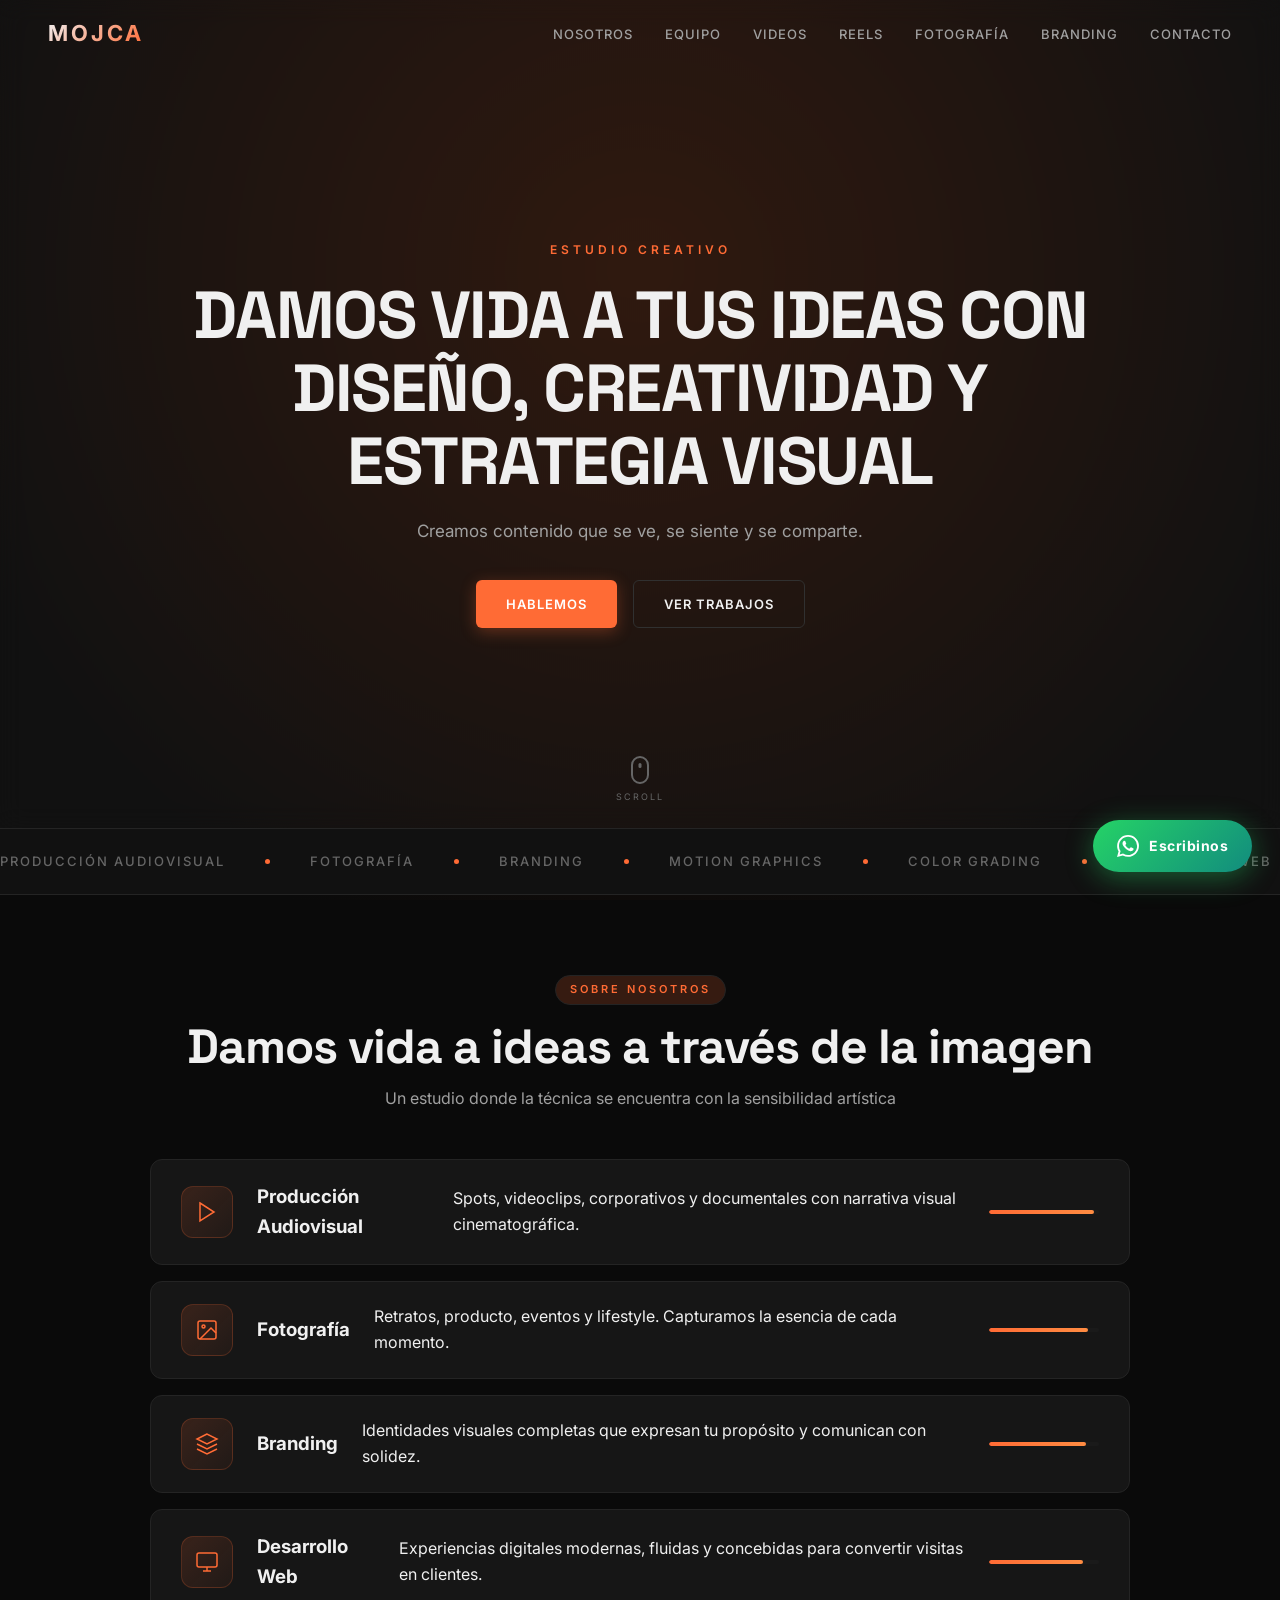
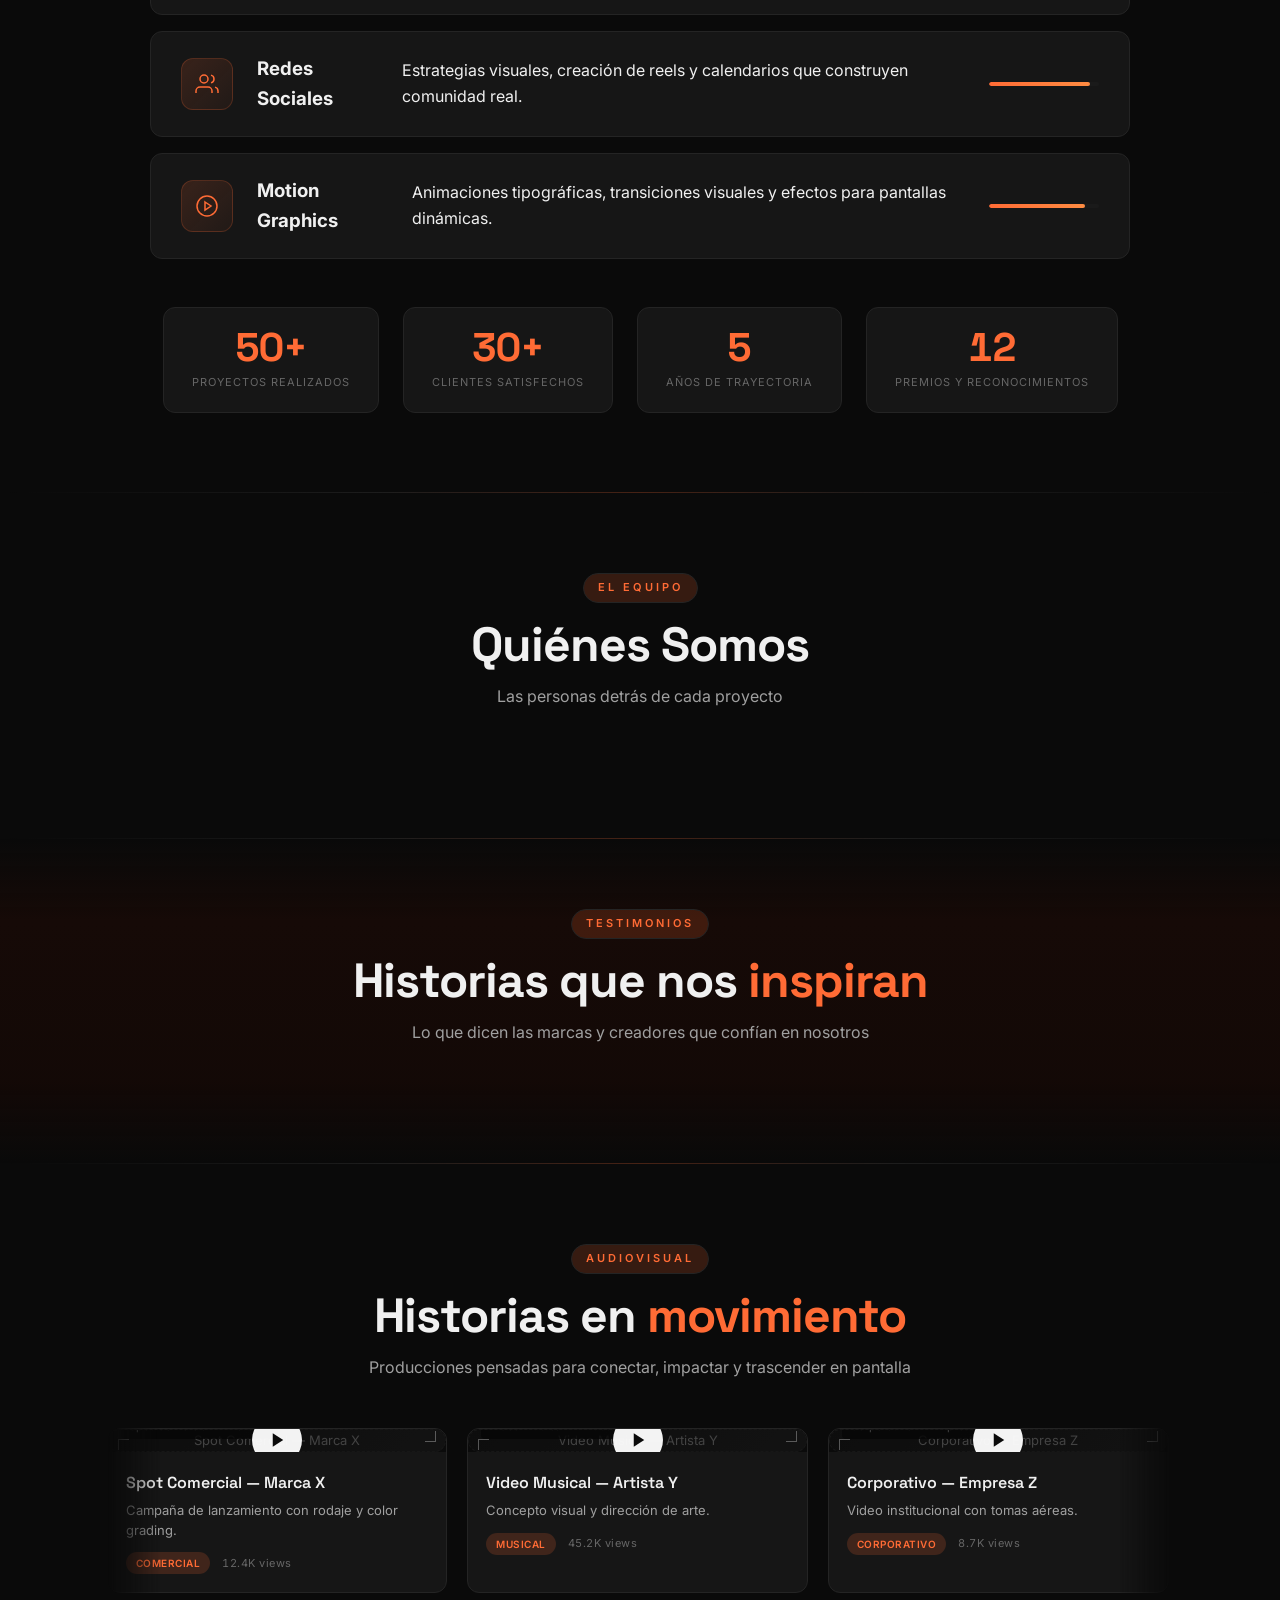
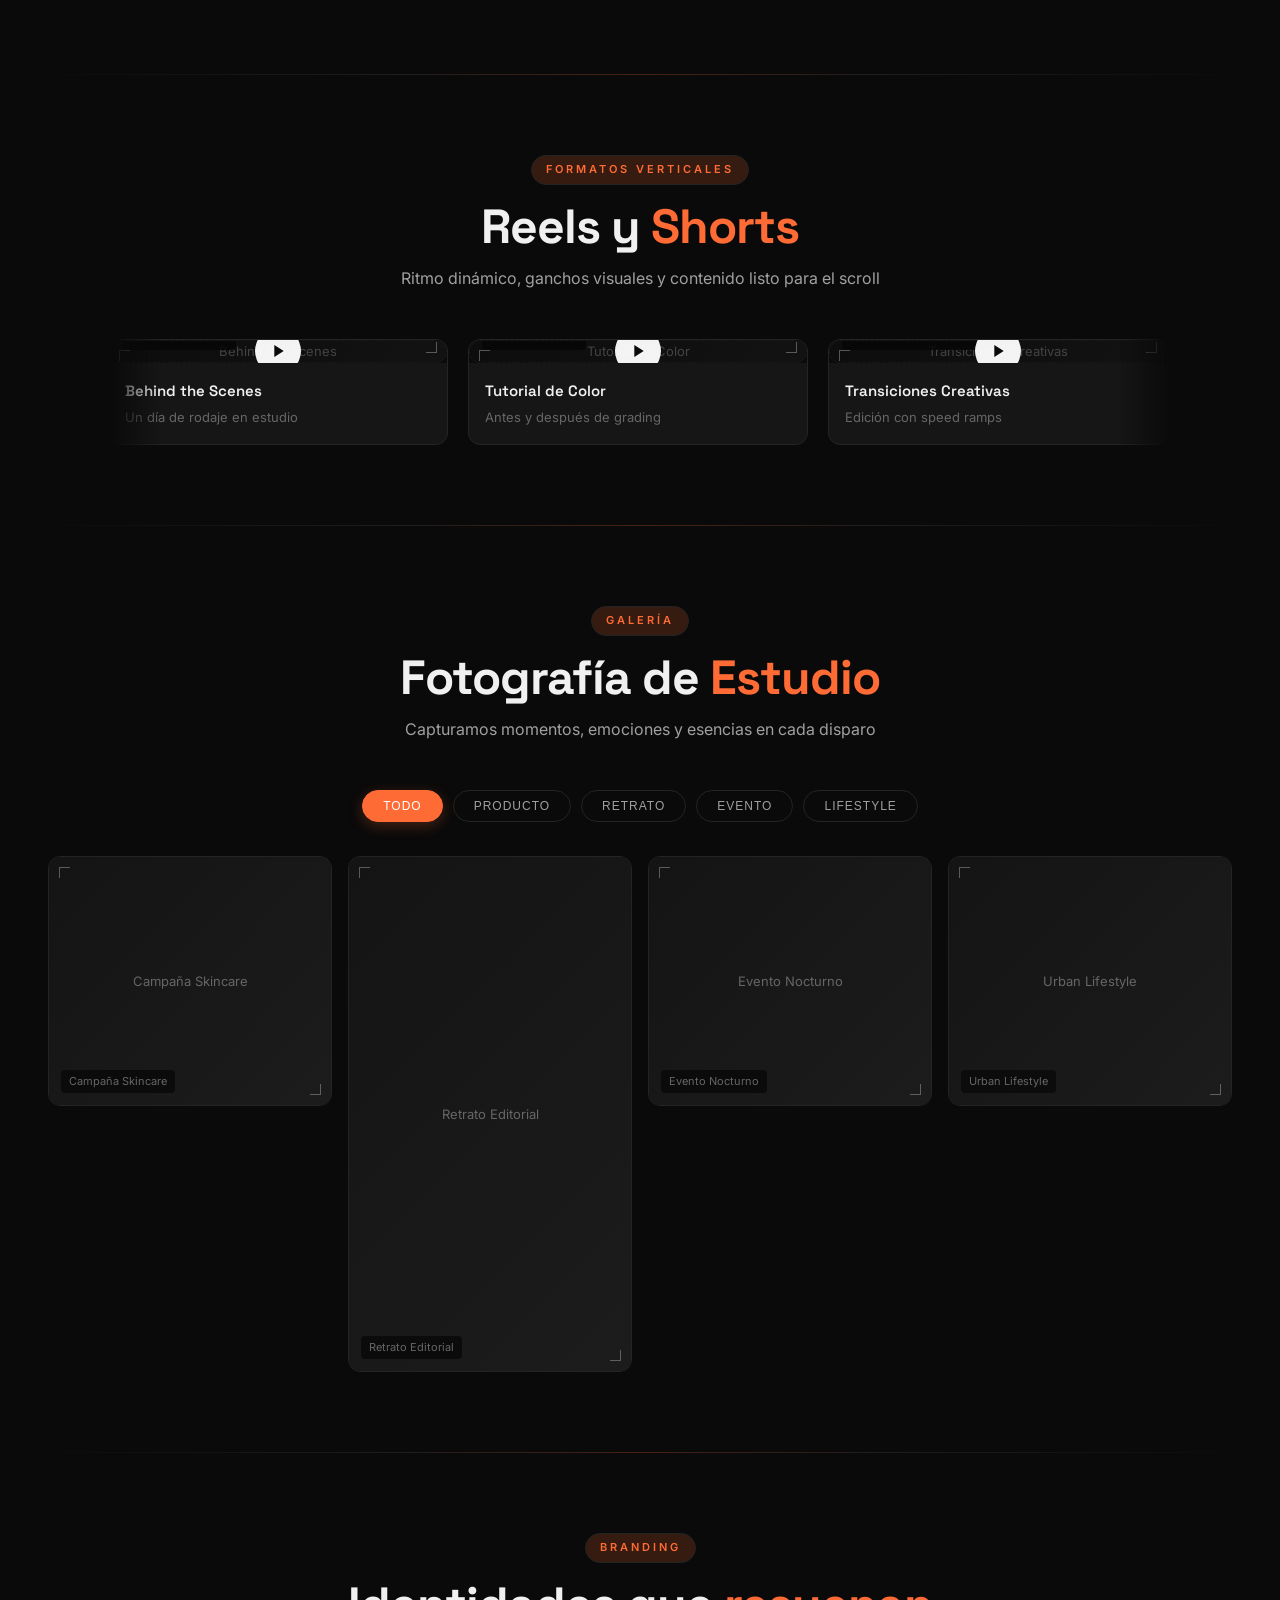
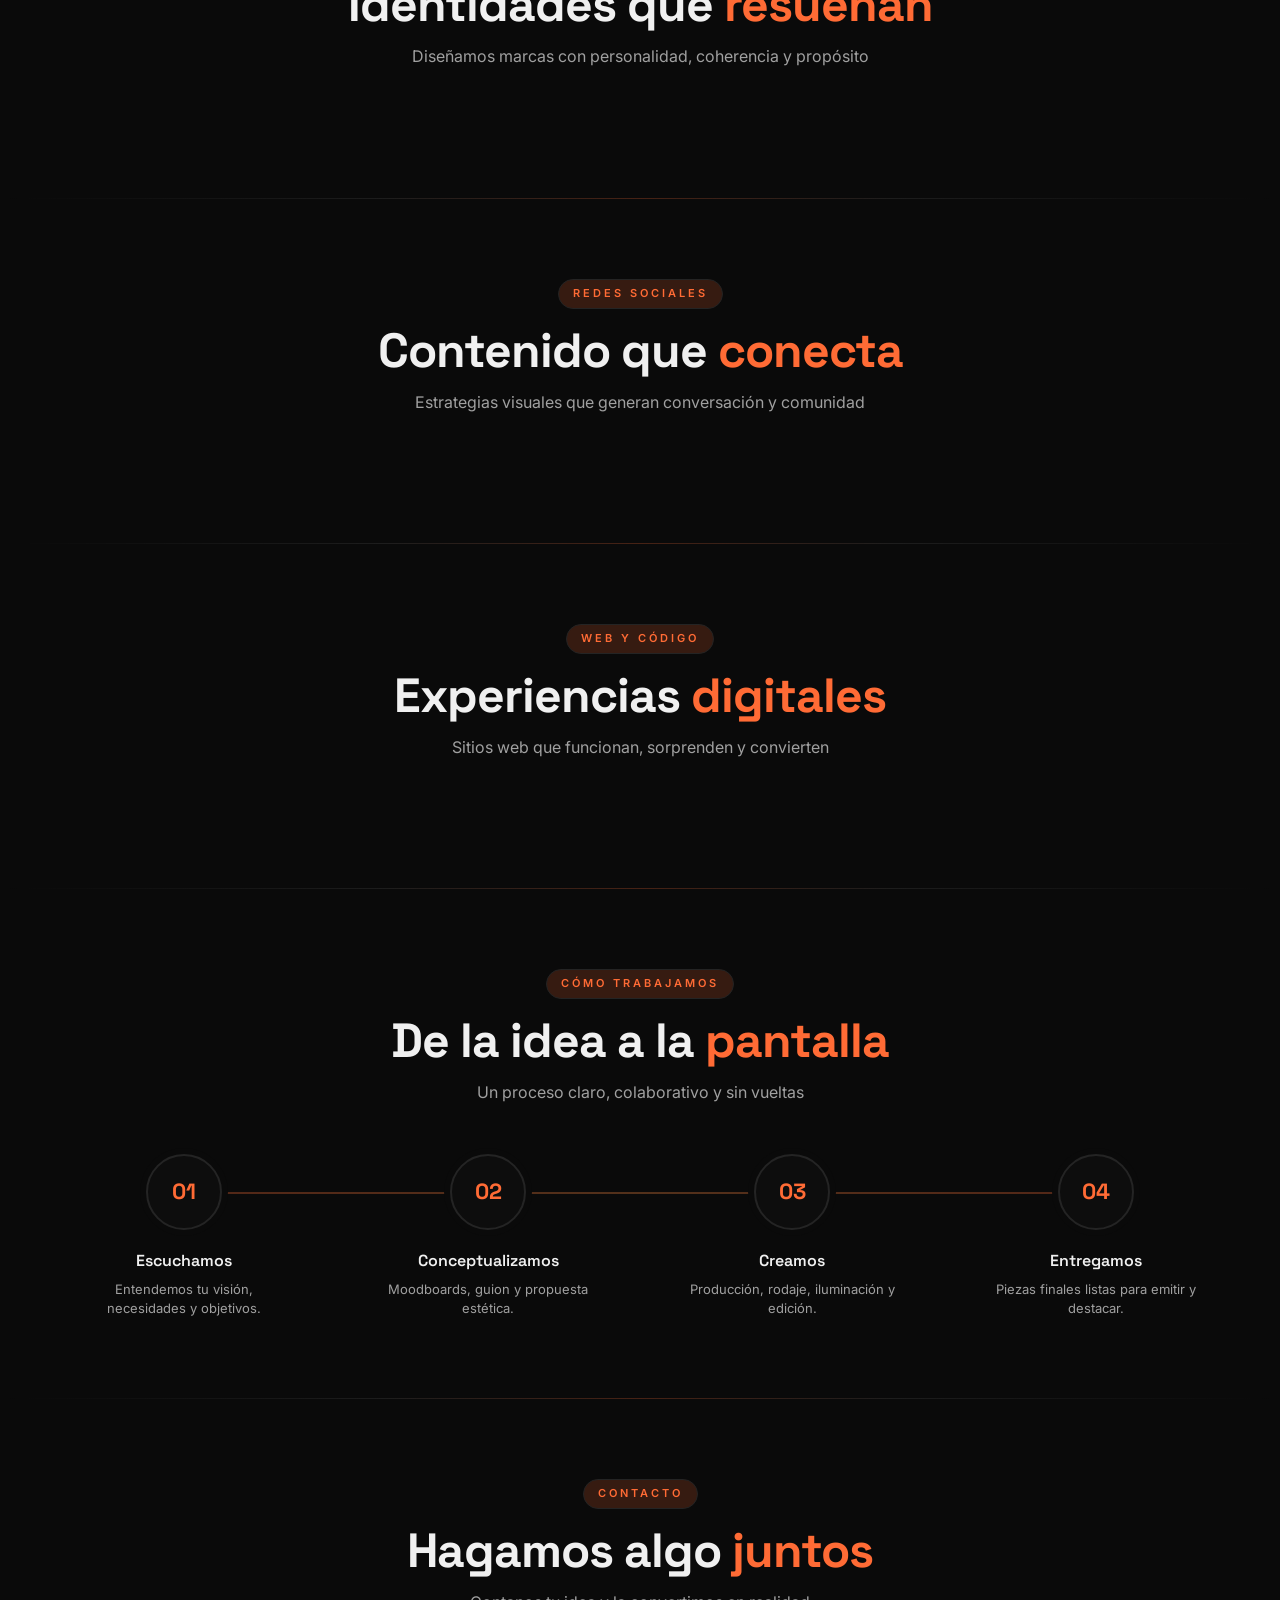
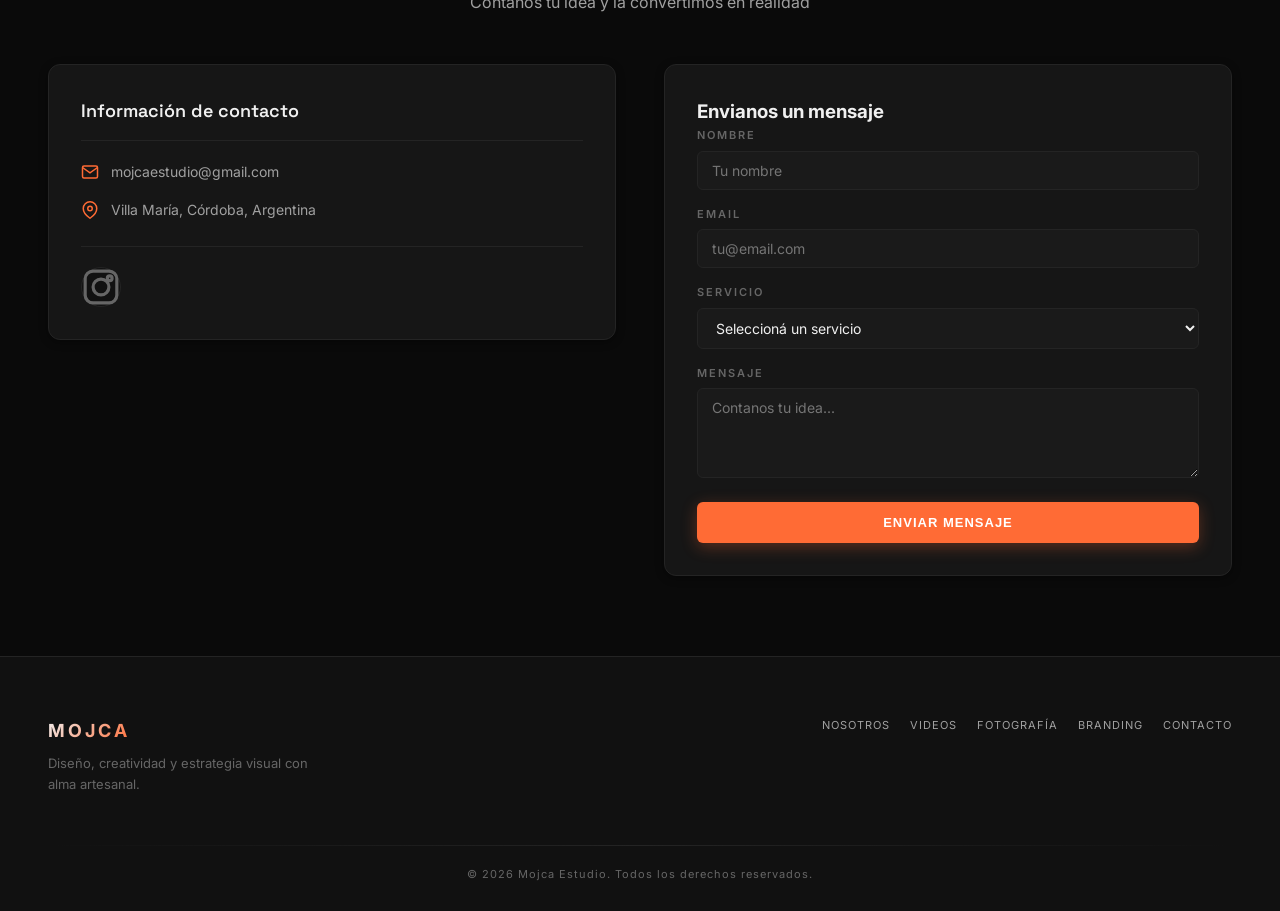
==== commit 56fdf6b8: "Update index.html" ====
--- a/index.html
+++ b/index.html
@@ -6,14 +6,14 @@
     <title>Mojca Estudio</title>
     <link rel="preconnect" href="https://fonts.googleapis.com">
     <link rel="preconnect" href="https://fonts.gstatic.com" crossorigin>
-    <link href="https://fonts.googleapis.com/css2?family=Inter:wght@300;400;500;600;700&family=Space+Grotesk:wght@400;500;600;700&family=Syne:wght@500;700;800&family=Outfit:wght@400;600;700&family=Playfair+Display:ital,wght@0,600;1,600&display=swap" rel="stylesheet">
+    <link href="https://fonts.googleapis.com/css2?family=Inter:wght@300;400;500;600;700&family=Space+Grotesk:wght@400;500;600;700&display=swap" rel="stylesheet">
     <link rel="stylesheet" href="style.css">
 </head>
 <body>
 
-<div class="film-grain" aria-hidden="true"></div>
 <div class="cursor-glow" id="cursorGlow"></div>
 
+<!-- Placas de fondo para transición fluida -->
 <div class="bg-gradient-layer" id="bgGradient">
     <div class="bg-color-plate plate-warm active" data-plate="warm"></div>
     <div class="bg-color-plate plate-cream" data-plate="cream"></div>
@@ -50,15 +50,10 @@
     </div>
     <div class="hero-glass" id="heroGlass"></div>
     <div class="hero-content">
-        <div class="camera-hud fade-up delay-1">
-            <div class="hud-rec"><span class="hud-dot"></span> REC</div>
-            <div class="hud-timecode" id="hudTimecode">00:00:00:00</div>
-            <div class="hud-format">4K 24FPS</div>
-        </div>
-        <p class="hero-label fade-up delay-2" data-editable="heroLabel">Estudio Creativo</p>
-        <h1 class="hero-title fade-up delay-3" data-editable="heroTitle">DAMOS VIDA A TUS IDEAS CON DISEÑO, CREATIVIDAD Y ESTRATEGIA VISUAL</h1>
-        <p class="hero-sub fade-up delay-4" data-editable="heroSub">Creamos contenido que se ve, se siente y se comparte.</p>
-        <div class="hero-cta fade-up delay-5">
+        <p class="hero-label fade-up delay-1" data-editable="heroLabel">Estudio Creativo</p>
+        <h1 class="hero-title fade-up delay-2" data-editable="heroTitle">DAMOS VIDA A TUS IDEAS CON DISEÑO, CREATIVIDAD Y ESTRATEGIA VISUAL</h1>
+        <p class="hero-sub fade-up delay-3" data-editable="heroSub">Creamos contenido que se ve, se siente y se comparte.</p>
+        <div class="hero-cta fade-up delay-4">
             <a href="#contacto" class="btn btn-primary">Hablemos</a>
             <a href="#videos" class="btn btn-outline">Ver Trabajos</a>
         </div>
@@ -97,50 +92,38 @@
         <div class="servicios-grid">
             <div class="servicio-card scroll-reveal" data-delay="0">
                 <div class="servicio-icon"><svg viewBox="0 0 24 24" fill="none" stroke="currentColor" stroke-width="1.5"><polygon points="5 3 19 12 5 21 5 3"/></svg></div>
-                <div class="servicio-content">
-                    <h3>Producción Audiovisual</h3>
-                    <p>Spots, videoclips, corporativos y documentales con narrativa visual cinematográfica.</p>
-                </div>
+                <h3>Producción Audiovisual</h3>
+                <p>Spots, videoclips, corporativos y documentales con narrativa visual cinematográfica.</p>
                 <div class="servicio-bar"><div class="servicio-bar-fill" style="--width:95%"></div></div>
             </div>
             <div class="servicio-card scroll-reveal" data-delay="1">
                 <div class="servicio-icon"><svg viewBox="0 0 24 24" fill="none" stroke="currentColor" stroke-width="1.5"><rect x="3" y="3" width="18" height="18" rx="2"/><circle cx="8.5" cy="8.5" r="1.5"/><path d="M21 15l-5-5L5 21"/></svg></div>
-                <div class="servicio-content">
-                    <h3>Fotografía</h3>
-                    <p>Retratos, producto, eventos y lifestyle con iluminación y tratamiento de color de autor.</p>
-                </div>
+                <h3>Fotografía</h3>
+                <p>Retratos, producto, eventos y lifestyle. Capturamos la esencia de cada momento.</p>
                 <div class="servicio-bar"><div class="servicio-bar-fill" style="--width:90%"></div></div>
             </div>
             <div class="servicio-card scroll-reveal" data-delay="2">
                 <div class="servicio-icon"><svg viewBox="0 0 24 24" fill="none" stroke="currentColor" stroke-width="1.5"><path d="M12 2L2 7l10 5 10-5-10-5z"/><path d="M2 17l10 5 10-5"/><path d="M2 12l10 5 10-5"/></svg></div>
-                <div class="servicio-content">
-                    <h3>Branding</h3>
-                    <p>Identidades visuales completas que expresan tu propósito y comunican con solidez.</p>
-                </div>
+                <h3>Branding</h3>
+                <p>Identidades visuales completas que expresan tu propósito y comunican con solidez.</p>
                 <div class="servicio-bar"><div class="servicio-bar-fill" style="--width:88%"></div></div>
             </div>
             <div class="servicio-card scroll-reveal" data-delay="3">
                 <div class="servicio-icon"><svg viewBox="0 0 24 24" fill="none" stroke="currentColor" stroke-width="1.5"><rect x="2" y="3" width="20" height="14" rx="2"/><line x1="8" y1="21" x2="16" y2="21"/><line x1="12" y1="17" x2="12" y2="21"/></svg></div>
-                <div class="servicio-content">
-                    <h3>Desarrollo Web</h3>
-                    <p>Experiencias digitales modernas, fluidas y concebidas para convertir visitas en clientes.</p>
-                </div>
+                <h3>Desarrollo Web</h3>
+                <p>Experiencias digitales modernas, fluidas y concebidas para convertir visitas en clientes.</p>
                 <div class="servicio-bar"><div class="servicio-bar-fill" style="--width:85%"></div></div>
             </div>
             <div class="servicio-card scroll-reveal" data-delay="4">
                 <div class="servicio-icon"><svg viewBox="0 0 24 24" fill="none" stroke="currentColor" stroke-width="1.5"><path d="M17 21v-2a4 4 0 0 0-4-4H5a4 4 0 0 0-4 4v2"/><circle cx="9" cy="7" r="4"/><path d="M23 21v-2a4 4 0 0 0-3-3.87"/><path d="M16 3.13a4 4 0 0 1 0 7.75"/></svg></div>
-                <div class="servicio-content">
-                    <h3>Redes Sociales</h3>
-                    <p>Estrategias visuales, creación de reels y calendarios que construyen comunidad real.</p>
-                </div>
+                <h3>Redes Sociales</h3>
+                <p>Estrategias visuales, creación de reels y calendarios que construyen comunidad real.</p>
                 <div class="servicio-bar"><div class="servicio-bar-fill" style="--width:92%"></div></div>
             </div>
             <div class="servicio-card scroll-reveal" data-delay="5">
                 <div class="servicio-icon"><svg viewBox="0 0 24 24" fill="none" stroke="currentColor" stroke-width="1.5"><circle cx="12" cy="12" r="10"/><polygon points="10 8 16 12 10 16 10 8"/></svg></div>
-                <div class="servicio-content">
-                    <h3>Motion Graphics</h3>
-                    <p>Animaciones tipográficas, transiciones visuales y efectos para pantallas dinámicas.</p>
-                </div>
+                <h3>Motion Graphics</h3>
+                <p>Animaciones tipográficas, transiciones visuales y efectos para pantallas dinámicas.</p>
                 <div class="servicio-bar"><div class="servicio-bar-fill" style="--width:87%"></div></div>
             </div>
         </div>
@@ -241,7 +224,7 @@
     <div class="container-wide">
         <div class="section-header scroll-reveal">
             <span class="section-tag">Galería</span>
-            <h2 class="section-title">Fotografía de <em>Autor</em></h2>
+            <h2 class="section-title">Fotografía de <em>Estudio</em></h2>
             <p class="section-subtitle">Capturamos momentos, emociones y esencias en cada disparo</p>
         </div>
         <div class="gallery-filter scroll-reveal" id="galleryFilter">
@@ -255,6 +238,7 @@
     </div>
 </section>
 
+<!-- Lightbox Modal para Fotografías -->
 <div class="photo-modal" id="photoModal">
     <button class="photo-modal-close" id="photoModalClose">&times;</button>
     <div class="photo-modal-container" id="photoModalContainer">
@@ -279,6 +263,32 @@
             <p class="section-subtitle">Diseñamos marcas con personalidad, coherencia y propósito</p>
         </div>
         <div class="branding-grid" id="brandingGrid"></div>
+    </div>
+</section>
+
+<div class="section-divider"></div>
+
+<section class="section section-bg" data-bg="olive" id="redes">
+    <div class="container-wide">
+        <div class="section-header scroll-reveal">
+            <span class="section-tag">Redes Sociales</span>
+            <h2 class="section-title">Contenido que <em>conecta</em></h2>
+            <p class="section-subtitle">Estrategias visuales que generan conversación y comunidad</p>
+        </div>
+        <div class="ig-feed-full" id="redesGrid"></div>
+    </div>
+</section>
+
+<div class="section-divider"></div>
+
+<section class="section section-bg" data-bg="wine" id="webdev">
+    <div class="container-wide">
+        <div class="section-header scroll-reveal">
+            <span class="section-tag">Web y Código</span>
+            <h2 class="section-title">Experiencias <em>digitales</em></h2>
+            <p class="section-subtitle">Sitios web que funcionan, sorprenden y convierten</p>
+        </div>
+        <div class="webdev-grid" id="webdevGrid"></div>
     </div>
 </section>
 
--- a/style.css
+++ b/style.css
@@ -1,5 +1,5 @@
 /* ========================================
-   MOJCA ESTUDIO — Estilo Dark Modern
+   MOJCA ESTUDIO — Estilo Dark Modern Optimizado
    ======================================== */
 
 :root {
@@ -14,18 +14,17 @@
     --accent: #ff6b35;
     --accent-light: #ff8c42;
     --accent-warm: #ff9f60;
-    --accent-glow: rgba(255, 107, 53, 0.15);
-    --border: #2a2a2a;
-    --border-light: #333333;
+    --accent-glow: rgba(255, 107, 53, 0.18);
+    --border: #242424;
+    --border-light: #303030;
     --border-hover: #444444;
     --shadow-sm: 0 2px 8px rgba(0,0,0,0.4);
-    --shadow-md: 0 4px 24px rgba(0,0,0,0.5);
-    --shadow-lg: 0 8px 40px rgba(0,0,0,0.6);
+    --shadow-md: 0 6px 24px rgba(0,0,0,0.5);
+    --shadow-lg: 0 12px 48px rgba(0,0,0,0.7);
     --radius-sm: 6px;
     --radius-md: 12px;
     --radius-lg: 16px;
-    --transition: 0.3s cubic-bezier(0.4, 0, 0.2, 1);
-    --transition-slow: 0.5s cubic-bezier(0.4, 0, 0.2, 1);
+    --transition: 0.25s cubic-bezier(0.4, 0, 0.2, 1);
     --font-display: 'Space Grotesk', sans-serif;
     --font-body: 'Inter', sans-serif;
 }
@@ -54,7 +53,20 @@
     -webkit-user-drag: none;
 }
 
-/* Transición fluida multi-capa */
+/* Grano Cinematográfico 35mm */
+.film-grain {
+    position: fixed;
+    inset: 0;
+    width: 100vw;
+    height: 100vh;
+    pointer-events: none;
+    z-index: 9997;
+    opacity: 0.045;
+    background-image: url("data:image/svg+xml,%3Csvg viewBox='0 0 200 200' xmlns='http://www.w3.org/2000/svg'%3E%3Cfilter id='noiseFilter'%3E%3CfeTurbulence type='fractalNoise' baseFrequency='0.85' numOctaves='3' stitchTiles='stitch'/%3E%3C/filter%3E%3Crect width='100%25' height='100%25' filter='url(%23noiseFilter)'/%3E%3C/svg%3E");
+    mix-blend-mode: overlay;
+}
+
+/* Capas de fondo fluido */
 .bg-gradient-layer {
     position: fixed;
     inset: 0;
@@ -66,13 +78,15 @@
     position: absolute;
     inset: 0;
     opacity: 0;
-    transition: opacity 1.2s cubic-bezier(0.4, 0, 0.2, 1);
+    transition: opacity 0.9s cubic-bezier(0.4, 0, 0.2, 1);
+    will-change: opacity;
 }
 .bg-color-plate.plate-warm { background: radial-gradient(circle at 50% 30%, #2a1208 0%, #0a0a0a 80%); }
-.bg-color-plate.plate-cream { background: radial-gradient(circle at 50% 30%, #1a1715 0%, #0a0a0a 80%); }
-.bg-color-plate.plate-terracotta { background: radial-gradient(circle at 50% 30%, #2d0e04 0%, #0a0a0a 80%); }
-.bg-color-plate.plate-olive { background: radial-gradient(circle at 50% 30%, #0e200c 0%, #0a0a0a 80%); }
-.bg-color-plate.plate-wine { background: radial-gradient(circle at 50% 30%, #2b0505 0%, #0a0a0a 80%); }
+.bg-color-plate.plate-cream { background: radial-gradient(circle at 50% 30%, #151515 0%, #0a0a0a 80%); }
+.bg-color-plate.plate-terracotta { background: radial-gradient(circle at 50% 30%, #2e0d04 0%, #0a0a0a 80%); }
+.bg-color-plate.plate-olive { background: radial-gradient(circle at 50% 30%, #0d210b 0%, #0a0a0a 80%); }
+.bg-color-plate.plate-wine { background: radial-gradient(circle at 50% 30%, #2b0404 0%, #0a0a0a 80%); }
+.bg-color-plate.plate-steel { background: radial-gradient(circle at 50% 30%, #161c24 0%, #0a0a0a 80%); }
 .bg-color-plate.active { opacity: 1; }
 
 .container-wide {
@@ -84,10 +98,20 @@
 @media (min-width: 1921px) { .container-wide { padding: 0 80px; } }
 @media (min-width: 2560px) { .container-wide { max-width: 2200px; padding: 0 120px; } }
 
+/* Separador orgánico entre bloques */
+.section-divider {
+    width: 100%;
+    height: 1px;
+    background: linear-gradient(90deg, transparent 0%, rgba(255, 255, 255, 0.08) 30%, rgba(255, 107, 53, 0.25) 50%, rgba(255, 255, 255, 0.08) 70%, transparent 100%);
+    margin: 0 auto;
+    position: relative;
+    z-index: 2;
+}
+
 .img-placeholder {
     width: 100%;
     height: 100%;
-    background: linear-gradient(135deg, #1a1a1a 0%, #222222 50%, #1a1a1a 100%);
+    background: linear-gradient(135deg, #141414 0%, #1c1c1c 100%);
     border: 1px dashed var(--border);
     border-radius: var(--radius-md);
     display: flex;
@@ -104,58 +128,35 @@
     font-size: 11px;
     color: var(--text-muted);
     background: rgba(10, 10, 10, 0.85);
-    padding: 4px 10px;
+    padding: 3px 8px;
     border-radius: 4px;
-    font-family: var(--font-body);
-    letter-spacing: 0.5px;
 }
 .ph-inner {
     display: flex;
     flex-direction: column;
     align-items: center;
-    gap: 12px;
+    gap: 10px;
     color: var(--text-muted);
 }
-.ph-inner svg { width: 36px; height: 36px; opacity: 0.4; }
-.ph-inner span { font-size: 13px; font-weight: 400; color: var(--text-muted); font-family: var(--font-body); }
-.img-placeholder.landscape { aspect-ratio: 16/9; }
-.img-placeholder.portrait { aspect-ratio: 9/16; }
-.img-placeholder.square { aspect-ratio: 1/1; }
-.img-placeholder.wide { aspect-ratio: 4/3; }
-.img-placeholder.tall { aspect-ratio: 3/4; }
-.img-placeholder.avatar { width: 100%; height: 100%; border-radius: 50%; border: none; }
-.img-placeholder.avatar .ph-inner span { font-size: 14px; font-weight: 600; color: var(--accent); font-family: var(--font-display); }
-.img-placeholder.avatar .ph-inner svg { display: none; }
-
-@keyframes fadeUp {
-    from { opacity: 0; transform: translateY(20px); }
-    to { opacity: 1; transform: translateY(0); }
-}
-@keyframes scrollBounce {
-    0%, 100% { transform: translateX(-50%) translateY(0); opacity: 1; }
-    50% { transform: translateX(-50%) translateY(6px); opacity: 0.4; }
-}
-.fade-up { opacity: 0; animation: fadeUp 0.8s ease forwards; }
-.fade-up.delay-1 { animation-delay: 0.15s; }
-.fade-up.delay-2 { animation-delay: 0.3s; }
-.fade-up.delay-3 { animation-delay: 0.45s; }
-.fade-up.delay-4 { animation-delay: 0.6s; }
-.fade-up.delay-5 { animation-delay: 0.75s; }
-.scroll-reveal { opacity: 0; transform: translateY(30px); transition: opacity 0.6s ease, transform 0.6s ease; }
+.ph-inner svg { width: 32px; height: 32px; opacity: 0.4; }
+.ph-inner span { font-size: 13px; color: var(--text-muted); }
+
+.scroll-reveal { opacity: 0; transform: translateY(24px); transition: opacity 0.5s ease, transform 0.5s ease; will-change: transform, opacity; }
 .scroll-reveal.revealed { opacity: 1; transform: translateY(0); }
 
+/* Navegación */
 .nav {
     position: fixed;
     top: 0; left: 0; right: 0;
     z-index: 1000;
     padding: 16px 0;
-    transition: var(--transition-slow);
+    transition: var(--transition);
     border-bottom: 1px solid transparent;
 }
 .nav.scrolled {
-    background: rgba(10, 10, 10, 0.85);
-    backdrop-filter: blur(20px);
-    -webkit-backdrop-filter: blur(20px);
+    background: rgba(10, 10, 10, 0.88);
+    backdrop-filter: blur(16px);
+    -webkit-backdrop-filter: blur(16px);
     border-bottom: 1px solid var(--border);
 }
 .nav-container {
@@ -166,17 +167,12 @@
     align-items: center;
     justify-content: space-between;
 }
-@media (min-width: 1921px) { .nav-container { padding: 0 80px; } }
-@media (min-width: 2560px) { .nav-container { max-width: 2200px; padding: 0 120px; } }
 .logo {
     font-family: var(--font-display);
     font-size: 22px;
     font-weight: 700;
     letter-spacing: 3px;
     color: var(--text-primary);
-    display: flex;
-    align-items: center;
-    gap: 8px;
 }
 .logo-text {
     background: linear-gradient(135deg, var(--text-primary) 0%, var(--accent) 100%);
@@ -186,7 +182,6 @@
 }
 .nav-links { display: flex; list-style: none; gap: 32px; }
 .nav-links a {
-    font-family: var(--font-body);
     font-size: 13px;
     font-weight: 500;
     letter-spacing: 1px;
@@ -197,15 +192,6 @@
     padding-bottom: 4px;
 }
 .nav-links a:hover { color: var(--accent); }
-.nav-links a::after {
-    content: '';
-    position: absolute;
-    bottom: 0; left: 0;
-    width: 0; height: 1.5px;
-    background: var(--accent);
-    transition: var(--transition);
-}
-.nav-links a:hover::after { width: 100%; }
 .nav-toggle {
     display: none;
     flex-direction: column;
@@ -216,20 +202,102 @@
     padding: 4px;
     z-index: 1001;
 }
-.nav-toggle span { display: block; width: 24px; height: 2px; background: var(--text-primary); transition: var(--transition); }
-
+.nav-toggle span { display: block; width: 24px; height: 2px; background: var(--text-primary); }
+
+/* Hero HUD de Cámara y Video Fullscreen */
 .hero {
     position: relative;
-    min-height: 90vh;
+    min-height: 92vh;
     display: flex;
     align-items: center;
     justify-content: center;
     overflow: hidden;
     padding: 100px 24px 60px;
 }
-.hero-content { position: relative; z-index: 2; text-align: center; max-width: 900px; }
+.camera-hud {
+    display: inline-flex;
+    align-items: center;
+    gap: 16px;
+    padding: 6px 16px;
+    background: rgba(10, 10, 10, 0.65);
+    border: 1px solid rgba(255, 255, 255, 0.12);
+    border-radius: 4px;
+    font-family: var(--font-display);
+    font-size: 11px;
+    letter-spacing: 1.5px;
+    color: var(--text-secondary);
+    margin-bottom: 24px;
+    backdrop-filter: blur(8px);
+}
+.hud-rec {
+    display: flex;
+    align-items: center;
+    gap: 6px;
+    color: #ef4444;
+    font-weight: 700;
+}
+.hud-dot {
+    width: 7px;
+    height: 7px;
+    background: #ef4444;
+    border-radius: 50%;
+    box-shadow: 0 0 8px #ef4444;
+    animation: recBlink 1s infinite alternate;
+}
+@keyframes recBlink {
+    0% { opacity: 0.2; }
+    100% { opacity: 1; }
+}
+.hud-timecode {
+    color: var(--text-primary);
+    font-variant-numeric: tabular-nums;
+    font-weight: 600;
+}
+.hud-format {
+    color: var(--text-muted);
+    font-size: 10px;
+    border-left: 1px solid rgba(255, 255, 255, 0.15);
+    padding-left: 12px;
+}
+
+.hero-video-bg {
+    position: absolute;
+    inset: 0;
+    z-index: 0;
+    overflow: hidden;
+    pointer-events: none;
+}
+.hero-video-bg iframe,
+.hero-video-bg video {
+    position: absolute;
+    top: 50%;
+    left: 50%;
+    width: 100vw;
+    height: 56.25vw;
+    min-height: 100vh;
+    min-width: 177.77vh;
+    transform: translate(-50%, -50%) scale(1.35);
+    object-fit: cover;
+    border: none;
+    pointer-events: none;
+}
+.hero-video-overlay {
+    position: absolute;
+    inset: 0;
+    z-index: 1;
+    background: rgba(10, 10, 10, 0.45);
+}
+.hero-glass {
+    position: absolute;
+    inset: 0;
+    z-index: 1;
+    pointer-events: none;
+    background: rgba(255, 255, 255, 0.03);
+    backdrop-filter: blur(12px);
+    -webkit-backdrop-filter: blur(12px);
+}
+.hero-content { position: relative; z-index: 2; text-align: center; max-width: 920px; }
 .hero-label {
-    font-family: var(--font-body);
     font-size: 12px;
     font-weight: 600;
     letter-spacing: 4px;
@@ -248,7 +316,6 @@
 }
 .hero-title em { color: var(--accent); font-style: normal; }
 .hero-sub {
-    font-family: var(--font-body);
     font-size: 17px;
     color: var(--text-secondary);
     margin-bottom: 34px;
@@ -257,26 +324,25 @@
     margin-right: auto;
 }
 .hero-cta { display: flex; gap: 16px; justify-content: center; flex-wrap: wrap; }
-.scroll-indicator { position: absolute; bottom: 30px; left: 50%; transform: translateX(-50%); z-index: 2; text-align: center; }
-.scroll-indicator span { display: block; width: 20px; height: 32px; border: 2px solid var(--text-muted); border-radius: 14px; position: relative; margin: 0 auto 8px; }
+.scroll-indicator { position: absolute; bottom: 24px; left: 50%; transform: translateX(-50%); z-index: 2; text-align: center; }
+.scroll-indicator span { display: block; width: 18px; height: 28px; border: 2px solid var(--text-muted); border-radius: 14px; position: relative; margin: 0 auto 6px; }
 .scroll-indicator span::before {
     content: '';
     position: absolute;
-    top: 6px; left: 50%;
+    top: 5px; left: 50%;
     transform: translateX(-50%);
-    width: 3px; height: 6px;
+    width: 3px; height: 5px;
     background: var(--text-muted);
     border-radius: 2px;
-    animation: scrollBounce 2s infinite;
-}
-.scroll-indicator p { font-family: var(--font-body); font-size: 10px; letter-spacing: 3px; text-transform: uppercase; color: var(--text-muted); }
-
+}
+.scroll-indicator p { font-size: 9px; letter-spacing: 2px; text-transform: uppercase; color: var(--text-muted); }
+
+/* Botones con efecto Halation cálido */
 .btn {
     display: inline-flex;
     align-items: center;
     justify-content: center;
-    padding: 12px 28px;
-    font-family: var(--font-body);
+    padding: 13px 30px;
     font-size: 13px;
     font-weight: 600;
     letter-spacing: 1px;
@@ -287,22 +353,21 @@
     border: none;
     gap: 8px;
 }
-.btn-primary {
-    background: var(--accent);
-    color: #fff;
-    box-shadow: 0 4px 16px rgba(255, 107, 53, 0.3);
-}
-.btn-primary:hover { background: var(--accent-light); transform: translateY(-2px); box-shadow: 0 6px 24px rgba(255, 107, 53, 0.4); }
+.btn-primary { background: var(--accent); color: #fff; box-shadow: 0 4px 16px rgba(255, 107, 53, 0.3); }
+.btn-primary:hover {
+    background: var(--accent-light);
+    transform: translateY(-2px);
+    box-shadow: 0 0 20px rgba(255, 75, 43, 0.45), 0 4px 24px rgba(255, 107, 53, 0.35);
+}
 .btn-outline { background: transparent; color: var(--text-primary); border: 1.5px solid var(--border-light); }
 .btn-outline:hover { border-color: var(--accent); color: var(--accent); background: var(--accent-glow); }
 .btn-full { width: 100%; }
 
-/* Reducción de separación entre secciones */
-.section { padding: 70px 0; position: relative; }
-.section-header { margin-bottom: 44px; text-align: center; }
+/* Secciones y Encabezados */
+.section { padding: 80px 0; position: relative; }
+.section-header { margin-bottom: 48px; text-align: center; }
 .section-tag {
     display: inline-block;
-    font-family: var(--font-body);
     font-size: 11px;
     font-weight: 600;
     letter-spacing: 3px;
@@ -325,10 +390,9 @@
 }
 .section-title em { color: var(--accent); font-style: normal; }
 .section-subtitle {
-    font-family: var(--font-body);
     font-size: 16px;
     color: var(--text-secondary);
-    max-width: 600px;
+    max-width: 620px;
     margin: 0 auto;
 }
 
@@ -337,14 +401,14 @@
     display: flex;
     flex-direction: column;
     gap: 16px;
-    max-width: 1000px;
-    margin: 0 auto 50px auto;
+    max-width: 980px;
+    margin: 0 auto 48px auto;
 }
 .servicio-card {
     background: var(--bg-card);
     border: 1px solid var(--border);
     border-radius: var(--radius-md);
-    padding: 24px 32px;
+    padding: 22px 30px;
     transition: var(--transition);
     position: relative;
     overflow: hidden;
@@ -360,13 +424,13 @@
     width: 3px;
     background: linear-gradient(180deg, var(--accent), transparent);
     opacity: 0;
-    transition: opacity 0.3s ease;
+    transition: opacity 0.25s ease;
 }
 .servicio-card:hover::before { opacity: 1; }
 .servicio-card:hover { transform: translateX(6px); border-color: var(--border-hover); box-shadow: var(--shadow-md); }
 .servicio-icon {
-    width: 56px;
-    height: 56px;
+    width: 52px;
+    height: 52px;
     border-radius: 12px;
     background: linear-gradient(135deg, rgba(255, 107, 53, 0.15) 0%, rgba(255, 107, 53, 0.05) 100%);
     border: 1px solid rgba(255, 107, 53, 0.2);
@@ -375,28 +439,28 @@
     justify-content: center;
     flex-shrink: 0;
 }
-.servicio-icon svg { width: 26px; height: 26px; color: var(--accent); }
+.servicio-icon svg { width: 24px; height: 24px; color: var(--accent); }
 .servicio-content { flex: 1; }
-.servicio-content h3 { font-family: var(--font-display); font-size: 18px; font-weight: 600; color: var(--text-primary); margin-bottom: 6px; }
+.servicio-content h3 { font-family: var(--font-display); font-size: 17px; font-weight: 600; color: var(--text-primary); margin-bottom: 4px; }
 .servicio-content p { font-size: 14px; color: var(--text-secondary); line-height: 1.5; margin: 0; }
 .servicio-bar {
-    width: 120px;
+    width: 110px;
     height: 4px;
     background: var(--bg-input);
     border-radius: 2px;
     overflow: hidden;
     flex-shrink: 0;
 }
-.servicio-bar-fill { height: 100%; background: linear-gradient(90deg, var(--accent), var(--accent-light)); border-radius: 2px; width: 0; transition: width 1.5s cubic-bezier(0.25, 0.46, 0.45, 0.94); }
+.servicio-bar-fill { height: 100%; background: linear-gradient(90deg, var(--accent), var(--accent-light)); border-radius: 2px; width: 0; transition: width 1.2s cubic-bezier(0.25, 0.46, 0.45, 0.94); }
 .servicio-card.revealed .servicio-bar-fill { width: var(--width); }
 
-.sobre-stats { display: flex; gap: 32px; justify-content: center; flex-wrap: wrap; }
+.sobre-stats { display: flex; gap: 24px; justify-content: center; flex-wrap: wrap; }
 .stat { text-align: center; padding: 20px 28px; background: var(--bg-card); border: 1px solid var(--border); border-radius: var(--radius-md); min-width: 160px; transition: var(--transition); }
-.stat:hover { border-color: var(--accent); transform: translateY(-4px); }
-.stat-num { display: block; font-family: var(--font-display); font-size: 42px; font-weight: 700; color: var(--accent); line-height: 1; margin-bottom: 6px; }
-.stat-label { display: block; font-family: var(--font-body); font-size: 11px; color: var(--text-muted); letter-spacing: 1px; text-transform: uppercase; }
-
-/* Carruseles con degradé en las orillas (Fade edges) */
+.stat:hover { border-color: var(--accent); transform: translateY(-3px); }
+.stat-num { display: block; font-family: var(--font-display); font-size: 40px; font-weight: 700; color: var(--accent); line-height: 1; margin-bottom: 6px; font-variant-numeric: tabular-nums; letter-spacing: -1px; }
+.stat-label { display: block; font-size: 11px; color: var(--text-muted); letter-spacing: 1px; text-transform: uppercase; }
+
+/* Carruseles con fade lateral */
 .carousel-outer {
     position: relative;
     display: flex;
@@ -408,8 +472,9 @@
     flex: 1;
     cursor: grab;
     border-radius: var(--radius-md);
-    mask-image: linear-gradient(to right, transparent 0%, black 6%, black 94%, transparent 100%);
-    -webkit-mask-image: linear-gradient(to right, transparent 0%, black 6%, black 94%, transparent 100%);
+    mask-image: linear-gradient(to right, transparent 0%, black 5%, black 95%, transparent 100%);
+    -webkit-mask-image: linear-gradient(to right, transparent 0%, black 5%, black 95%, transparent 100%);
+    will-change: transform;
 }
 .carousel-track-wrapper:active { cursor: grabbing; }
 .carousel-track { display: flex; gap: 20px; transition: transform 0.5s cubic-bezier(0.25, 0.46, 0.45, 0.94); }
@@ -427,12 +492,57 @@
     transition: var(--transition);
     flex-shrink: 0;
     opacity: 0;
-    transform: scale(0.8);
+    transform: scale(0.85);
     z-index: 10;
 }
 .carousel-outer:hover .carousel-btn { opacity: 1; transform: scale(1); }
 .carousel-btn:hover { border-color: var(--accent); color: var(--accent); background: var(--accent-glow); }
 .carousel-btn svg { width: 16px; height: 16px; }
+
+/* Marcas de encuadre [ + ] de monitor de rodaje */
+.video-thumb-large,
+.video-thumb-vertical,
+.photo-item {
+    position: relative;
+}
+.video-thumb-large::before, .video-thumb-large::after,
+.video-thumb-vertical::before, .video-thumb-vertical::after,
+.photo-item::before, .photo-item::after {
+    content: '';
+    position: absolute;
+    width: 10px;
+    height: 10px;
+    pointer-events: none;
+    z-index: 4;
+    transition: var(--transition);
+    opacity: 0.5;
+}
+.video-thumb-large::before,
+.video-thumb-vertical::before,
+.photo-item::before {
+    top: 10px;
+    left: 10px;
+    border-top: 1.5px solid rgba(255, 255, 255, 0.6);
+    border-left: 1.5px solid rgba(255, 255, 255, 0.6);
+}
+.video-thumb-large::after,
+.video-thumb-vertical::after,
+.photo-item::after {
+    bottom: 10px;
+    right: 10px;
+    border-bottom: 1.5px solid rgba(255, 255, 255, 0.6);
+    border-right: 1.5px solid rgba(255, 255, 255, 0.6);
+}
+.video-card-large:hover .video-thumb-large::before,
+.video-card-large:hover .video-thumb-large::after,
+.video-card-vertical:hover .video-thumb-vertical::before,
+.video-card-vertical:hover .video-thumb-vertical::after,
+.photo-item:hover::before,
+.photo-item:hover::after {
+    border-color: var(--accent);
+    opacity: 1;
+    transform: scale(1.1);
+}
 
 /* Videos Horizontales: 3 por fila */
 .video-card-large {
@@ -443,7 +553,11 @@
     overflow: hidden;
     transition: var(--transition);
 }
-.video-card-large:hover { transform: translateY(-4px); border-color: var(--border-hover); }
+.video-card-large:hover {
+    transform: translateY(-4px);
+    border-color: var(--border-hover);
+    box-shadow: 0 10px 30px rgba(0, 0, 0, 0.7), 0 0 20px rgba(255, 107, 53, 0.12);
+}
 .video-thumb-large { position: relative; overflow: hidden; background: var(--bg-elevated); }
 .video-thumb-large video, .video-thumb-large img, .video-thumb-large iframe { width: 100%; height: auto; display: block; border: none; aspect-ratio: 16/9; object-fit: cover; }
 .video-play-overlay { position: absolute; inset: 0; display: flex; align-items: center; justify-content: center; background: rgba(0, 0, 0, 0.35); transition: var(--transition); cursor: pointer; }
@@ -452,47 +566,62 @@
 .video-meta { padding: 18px; }
 .video-meta h4 { font-family: var(--font-display); font-size: 16px; font-weight: 600; margin-bottom: 6px; color: var(--text-primary); }
 .video-meta p { font-size: 13px; color: var(--text-secondary); line-height: 1.5; margin-bottom: 12px; }
-.video-metrics { display: flex; gap: 12px; flex-wrap: wrap; align-items: center; }
-.metric { display: inline-flex; align-items: center; gap: 5px; font-size: 11px; color: var(--text-muted); }
-.metric svg { width: 13px; height: 13px; }
-.metric.tag { padding: 3px 10px; border-radius: 20px; background: var(--accent-glow); color: var(--accent); font-weight: 600; border: 1px solid rgba(255, 107, 53, 0.2); }
-
-/* Reels: Más grandes, menos a la vez */
-.carousel-track.vertical .video-card-vertical { flex: 0 0 350px; }
+.video-metrics {
+    display: flex;
+    gap: 12px;
+    align-items: center;
+    font-family: var(--font-display);
+    font-variant-numeric: tabular-nums;
+    letter-spacing: 0.5px;
+}
+.metric { display: inline-flex; align-items: center; gap: 4px; font-size: 11px; color: var(--text-muted); }
+.metric.tag { padding: 3px 10px; border-radius: 20px; background: var(--accent-glow); color: var(--accent); font-weight: 600; font-size: 10px; text-transform: uppercase; }
+
+/* Reels: Tamaño aumentado y presencia vertical */
+.carousel-track.vertical .video-card-vertical { flex: 0 0 340px; }
 .video-card-vertical { background: var(--bg-card); border: 1px solid var(--border); border-radius: var(--radius-md); overflow: hidden; transition: var(--transition); }
-.video-card-vertical:hover { transform: translateY(-4px); border-color: var(--border-hover); }
+.video-card-vertical:hover {
+    transform: translateY(-4px);
+    border-color: var(--border-hover);
+    box-shadow: 0 10px 30px rgba(0, 0, 0, 0.7), 0 0 20px rgba(255, 107, 53, 0.12);
+}
 .video-thumb-vertical { position: relative; overflow: hidden; background: var(--bg-elevated); }
-.video-thumb-vertical video, .video-thumb-vertical img, .video-thumb-vertical iframe { width: 100%; height: auto; display: block; border: none; aspect-ratio: 9/16; max-height: 540px; object-fit: cover; }
-.play-circle-small { width: 48px; height: 48px; border-radius: 50%; background: rgba(255, 255, 255, 0.95); display: flex; align-items: center; justify-content: center; }
-.play-circle-small svg { width: 18px; height: 18px; color: var(--bg); margin-left: 2px; }
-.video-meta-v { padding: 18px; }
+.video-thumb-vertical video, .video-thumb-vertical img, .video-thumb-vertical iframe { width: 100%; height: auto; display: block; border: none; aspect-ratio: 9/16; max-height: 520px; object-fit: cover; }
+.play-circle-small { width: 46px; height: 46px; border-radius: 50%; background: rgba(255, 255, 255, 0.95); display: flex; align-items: center; justify-content: center; }
+.play-circle-small svg { width: 16px; height: 16px; color: var(--bg); margin-left: 2px; }
+.video-meta-v { padding: 16px; }
 .video-meta-v h4 { font-family: var(--font-display); font-size: 15px; font-weight: 600; margin-bottom: 4px; color: var(--text-primary); }
-.video-meta-v p { font-size: 13px; color: var(--text-muted); margin-bottom: 10px; }
-
-/* Grid Fotografía */
-.photo-grid { display: grid; grid-template-columns: repeat(4, 1fr); grid-auto-rows: 260px; grid-auto-flow: dense; gap: 16px; }
+.video-meta-v p { font-size: 13px; color: var(--text-muted); }
+
+/* Galería y Filtros */
+.gallery-filter { display: flex; gap: 10px; margin-bottom: 34px; flex-wrap: wrap; justify-content: center; }
+.filter-btn { padding: 8px 20px; font-size: 12px; font-weight: 500; letter-spacing: 1px; text-transform: uppercase; border-radius: 24px; border: 1.5px solid var(--border); background: transparent; color: var(--text-secondary); cursor: pointer; transition: var(--transition); }
+.filter-btn:hover, .filter-btn.active { background: var(--accent); color: #fff; border-color: var(--accent); box-shadow: 0 4px 14px rgba(255, 107, 53, 0.25); }
+
+.photo-grid { display: grid; grid-template-columns: repeat(4, 1fr); grid-auto-rows: 250px; grid-auto-flow: dense; gap: 16px; }
 .photo-item { position: relative; border-radius: var(--radius-md); overflow: hidden; border: 1px solid var(--border); cursor: pointer; transition: var(--transition); }
 .photo-item.size-1x1 { grid-column: span 1; grid-row: span 1; }
 .photo-item.size-1x2 { grid-column: span 1; grid-row: span 2; }
 .photo-item.size-2x1 { grid-column: span 2; grid-row: span 1; }
 .photo-item.size-2x2 { grid-column: span 2; grid-row: span 2; }
-.photo-item.size-3x1 { grid-column: span 3; grid-row: span 1; }
-.photo-item.size-1x3 { grid-column: span 1; grid-row: span 3; }
-.photo-item.size-4x1 { grid-column: span 4; grid-row: span 1; }
-.photo-item:hover { transform: translateY(-4px); border-color: var(--border-hover); }
+.photo-item:hover {
+    transform: translateY(-4px);
+    border-color: var(--border-hover);
+    box-shadow: 0 10px 30px rgba(0, 0, 0, 0.7), 0 0 20px rgba(255, 107, 53, 0.12);
+}
 .photo-frame { width: 100%; height: 100%; }
 .photo-frame img, .photo-frame .img-placeholder { border: none; border-radius: 0; width: 100%; height: 100%; object-fit: cover; }
-.photo-overlay { position: absolute; inset: 0; background: linear-gradient(0deg, rgba(0,0,0,0.85) 0%, transparent 60%); display: flex; flex-direction: column; justify-content: flex-end; padding: 20px; opacity: 0; transition: var(--transition); }
+.photo-overlay { position: absolute; inset: 0; background: linear-gradient(0deg, rgba(0,0,0,0.85) 0%, transparent 60%); display: flex; flex-direction: column; justify-content: flex-end; padding: 18px; opacity: 0; transition: var(--transition); }
 .photo-item:hover .photo-overlay { opacity: 1; }
 .photo-overlay h4 { font-family: var(--font-display); font-size: 15px; font-weight: 600; color: var(--text-primary); }
-.photo-overlay p { font-size: 12px; color: var(--text-secondary); }
-
-/* Modal / Lightbox de Fotos */
+.photo-overlay p { font-size: 12px; color: var(--text-secondary); text-transform: capitalize; }
+
+/* Modal Lightbox */
 .photo-modal {
     position: fixed;
     inset: 0;
     z-index: 10000;
-    background: rgba(0, 0, 0, 0.85);
+    background: rgba(0, 0, 0, 0.88);
     backdrop-filter: blur(16px);
     -webkit-backdrop-filter: blur(16px);
     display: none;
@@ -508,23 +637,21 @@
     display: flex;
     max-width: 1200px;
     max-height: 85vh;
-    background: transparent;
     align-items: center;
     justify-content: center;
-    gap: 30px;
+    gap: 28px;
 }
 .photo-modal-img-wrap {
     max-height: 85vh;
+    border-radius: var(--radius-md);
+    box-shadow: 0 16px 50px rgba(0,0,0,0.85);
     overflow: hidden;
-    border-radius: var(--radius-md);
-    box-shadow: 0 16px 50px rgba(0,0,0,0.8);
 }
 .photo-modal-img-wrap img {
     max-height: 85vh;
-    max-width: 75vw;
+    max-width: 72vw;
     object-fit: contain;
     display: block;
-    border-radius: var(--radius-md);
 }
 .photo-modal-info {
     width: 320px;
@@ -533,19 +660,18 @@
     backdrop-filter: blur(20px);
     -webkit-backdrop-filter: blur(20px);
     border-radius: var(--radius-md);
-    padding: 28px;
-    box-shadow: var(--shadow-lg);
+    padding: 26px;
     display: flex;
     flex-direction: column;
     gap: 12px;
 }
-.photo-modal-info h3 { font-family: var(--font-display); font-size: 20px; color: var(--text-primary); }
+.photo-modal-info h3 { font-family: var(--font-display); font-size: 19px; color: var(--text-primary); }
 .photo-modal-info .modal-tag { display: inline-block; padding: 4px 10px; border-radius: 4px; background: var(--accent-glow); color: var(--accent); font-size: 11px; text-transform: uppercase; font-weight: 600; width: fit-content; }
 .photo-modal-info p { font-size: 14px; color: var(--text-secondary); line-height: 1.6; }
 .photo-modal-close {
     position: absolute;
     top: 24px; right: 28px;
-    width: 44px; height: 44px;
+    width: 42px; height: 42px;
     border-radius: 50%;
     background: rgba(255, 255, 255, 0.1);
     border: 1px solid rgba(255, 255, 255, 0.15);
@@ -560,7 +686,7 @@
 }
 .photo-modal-close:hover { background: var(--accent); border-color: var(--accent); transform: rotate(90deg); }
 
-/* Timeline Proceso */
+/* Proceso Timeline */
 .proceso-section { position: relative; }
 .proceso-timeline { 
     display: grid; 
@@ -572,7 +698,7 @@
 .proceso-timeline::before { 
     content: ''; 
     position: absolute; 
-    top: 40px; 
+    top: 38px; 
     left: 12.5%; 
     right: 12.5%; 
     height: 2px; 
@@ -582,8 +708,8 @@
 }
 .proceso-step { position: relative; z-index: 2; text-align: center; }
 .proceso-num { 
-    width: 80px; 
-    height: 80px; 
+    width: 76px; 
+    height: 76px; 
     border-radius: 50%; 
     background: #0d0d0d; 
     border: 2px solid var(--border); 
@@ -591,10 +717,10 @@
     align-items: center; 
     justify-content: center; 
     font-family: var(--font-display); 
-    font-size: 24px; 
+    font-size: 22px; 
     font-weight: 700; 
     color: var(--accent); 
-    margin: 0 auto 20px; 
+    margin: 0 auto 18px; 
     transition: var(--transition); 
     position: relative; 
     z-index: 3; 
@@ -607,8 +733,8 @@
     transform: scale(1.08); 
     box-shadow: 0 8px 24px rgba(255, 107, 53, 0.4), 0 0 0 6px #0a0a0a; 
 }
-.proceso-content h4 { font-family: var(--font-display); font-size: 17px; font-weight: 600; color: var(--text-primary); margin-bottom: 8px; }
-.proceso-content p { font-size: 13px; color: var(--text-secondary); line-height: 1.6; max-width: 240px; margin: 0 auto; }
+.proceso-content h4 { font-family: var(--font-display); font-size: 16px; font-weight: 600; color: var(--text-primary); margin-bottom: 6px; }
+.proceso-content p { font-size: 13px; color: var(--text-secondary); line-height: 1.5; max-width: 220px; margin: 0 auto; }
 
 /* Contacto y Formulario */
 .contacto-grid { display: grid; grid-template-columns: 1fr 1fr; gap: 48px; align-items: start; }
@@ -627,6 +753,41 @@
 .form-status.success { color: #4ade80; display: block; }
 .form-status.error { color: #f87171; display: block; }
 
+/* Botón flotante de WhatsApp agrandado con animación sutil */
+@keyframes whatsappNudge {
+    0%, 100% { transform: translateY(0) scale(1); }
+    3% { transform: translateY(-4px) scale(1.05); }
+    6% { transform: translateY(0) scale(1.02); }
+    9% { transform: translateY(-3px) scale(1.04); }
+    12% { transform: translateY(0) scale(1); }
+}
+.whatsapp-float {
+    position: fixed;
+    bottom: 28px;
+    right: 28px;
+    z-index: 9999;
+    background: linear-gradient(135deg, #25D366 0%, #128C7E 100%);
+    color: #fff;
+    border-radius: 50px;
+    padding: 15px 24px;
+    display: flex;
+    align-items: center;
+    gap: 10px;
+    box-shadow: 0 6px 28px rgba(37, 211, 102, 0.4);
+    transition: var(--transition);
+    text-decoration: none;
+    font-size: 14px;
+    font-weight: 700;
+    letter-spacing: 0.5px;
+    animation: whatsappNudge 6s ease infinite;
+}
+.whatsapp-float:hover {
+    transform: translateY(-3px) scale(1.06);
+    box-shadow: 0 8px 36px rgba(37, 211, 102, 0.5);
+    animation: none;
+}
+.whatsapp-float svg { width: 22px; height: 22px; flex-shrink: 0; }
+
 .footer { padding: 60px 0 28px; border-top: 1px solid var(--border); background: var(--bg-elevated); }
 .footer-content { display: flex; justify-content: space-between; align-items: flex-start; margin-bottom: 30px; flex-wrap: wrap; gap: 24px; }
 .footer-brand .logo { font-size: 18px; margin-bottom: 8px; display: inline-flex; }
@@ -639,28 +800,24 @@
 .footer-bottom p { font-size: 11px; color: var(--text-muted); letter-spacing: 1px; }
 
 /* Testimonios */
-.testimonios-section { position: relative; overflow: visible; padding: 80px 0; background: transparent !important; }
+.testimonios-section { position: relative; overflow: visible; padding: 70px 0; background: transparent !important; }
 .testimonios-bg { position: absolute; inset: 0; z-index: 0; pointer-events: none; background: linear-gradient(180deg, transparent 0%, rgba(30, 10, 5, 0.6) 25%, rgba(25, 8, 4, 0.6) 75%, transparent 100%) !important; }
-.testimonios-track-wrapper { overflow: hidden; mask-image: linear-gradient(to right, transparent 0%, black 6%, black 94%, transparent 100%); -webkit-mask-image: linear-gradient(to right, transparent 0%, black 6%, black 94%, transparent 100%); }
+.testimonios-track-wrapper { overflow: hidden; mask-image: linear-gradient(to right, transparent 0%, black 5%, black 95%, transparent 100%); -webkit-mask-image: linear-gradient(to right, transparent 0%, black 5%, black 95%, transparent 100%); }
 .testimonios-track { display: flex; gap: 20px; animation: testimoniosScroll 40s linear infinite; width: max-content; }
 .testimonios-track:hover { animation-play-state: paused; }
 @keyframes testimoniosScroll { 0% { transform: translateX(0); } 100% { transform: translateX(-33.333%); } }
-.testimonio-card { flex: 0 0 360px; background: rgba(22, 22, 22, 0.7); border: 1px solid var(--border); border-radius: var(--radius-md); padding: 26px; backdrop-filter: blur(10px); -webkit-backdrop-filter: blur(10px); }
-.testimonio-quote { font-size: 14px; line-height: 1.7; color: var(--text-secondary); font-style: italic; margin-bottom: 20px; }
+.testimonio-card { flex: 0 0 350px; background: rgba(22, 22, 22, 0.7); border: 1px solid var(--border); border-radius: var(--radius-md); padding: 24px; backdrop-filter: blur(10px); -webkit-backdrop-filter: blur(10px); }
+.testimonio-quote { font-size: 14px; line-height: 1.7; color: var(--text-secondary); font-style: italic; margin-bottom: 18px; }
 .testimonio-author { display: flex; align-items: center; gap: 12px; }
-.testimonio-avatar { width: 40px; height: 40px; border-radius: 50%; background: linear-gradient(135deg, var(--accent) 0%, var(--accent-light) 100%); display: flex; align-items: center; justify-content: center; font-family: var(--font-display); font-size: 15px; font-weight: 700; color: #fff; }
+.testimonio-avatar { width: 38px; height: 38px; border-radius: 50%; background: linear-gradient(135deg, var(--accent) 0%, var(--accent-light) 100%); display: flex; align-items: center; justify-content: center; font-family: var(--font-display); font-size: 14px; font-weight: 700; color: #fff; }
 .testimonio-info strong { font-size: 13px; font-weight: 600; color: var(--text-primary); display: block; }
 .testimonio-info span { font-size: 11px; color: var(--text-muted); }
 
-.whatsapp-float { position: fixed; bottom: 24px; right: 24px; z-index: 9999; background: linear-gradient(135deg, #25D366 0%, #128C7E 100%); color: #fff; border-radius: 50px; padding: 12px 18px; display: flex; align-items: center; gap: 8px; box-shadow: 0 4px 20px rgba(37, 211, 102, 0.3); transition: var(--transition); text-decoration: none; font-size: 12px; font-weight: 600; }
-.whatsapp-float:hover { transform: translateY(-2px); }
-.whatsapp-float svg { width: 20px; height: 20px; }
-
-.cursor-glow { position: fixed; width: 300px; height: 300px; border-radius: 50%; background: radial-gradient(circle, rgba(255, 107, 53, 0.08) 0%, transparent 70%); pointer-events: none; z-index: 9998; transform: translate(-50%, -50%); opacity: 0; }
+.cursor-glow { position: fixed; width: 280px; height: 280px; border-radius: 50%; background: radial-gradient(circle, rgba(255, 107, 53, 0.08) 0%, transparent 70%); pointer-events: none; z-index: 9998; transform: translate(-50%, -50%); opacity: 0; will-change: transform; }
 body:hover .cursor-glow { opacity: 1; }
 @media (pointer: coarse) { .cursor-glow { display: none; } }
 
-.marquee-section { overflow: hidden; padding: 24px 0; border-top: 1px solid var(--border); border-bottom: 1px solid var(--border); background: var(--bg-elevated); position: relative; }
+.marquee-section { overflow: hidden; padding: 22px 0; border-top: 1px solid var(--border); border-bottom: 1px solid var(--border); background: var(--bg-elevated); position: relative; }
 .marquee-track { display: flex; align-items: center; gap: 40px; width: max-content; animation: marqueeScroll 30s linear infinite; }
 .marquee-track:hover { animation-play-state: paused; }
 @keyframes marqueeScroll { 0% { transform: translateX(0); } 100% { transform: translateX(-50%); } }
@@ -668,7 +825,7 @@
 .marquee-dot { width: 5px; height: 5px; border-radius: 50%; background: var(--accent); flex-shrink: 0; }
 
 @media (max-width: 1024px) {
-    .video-card-large { flex: 0 0 calc(50% - 12px); }
+    .video-card-large { flex: 0 0 calc(50% - 10px); }
     .proceso-timeline { grid-template-columns: repeat(2, 1fr); }
     .proceso-timeline::before { display: none; }
 }
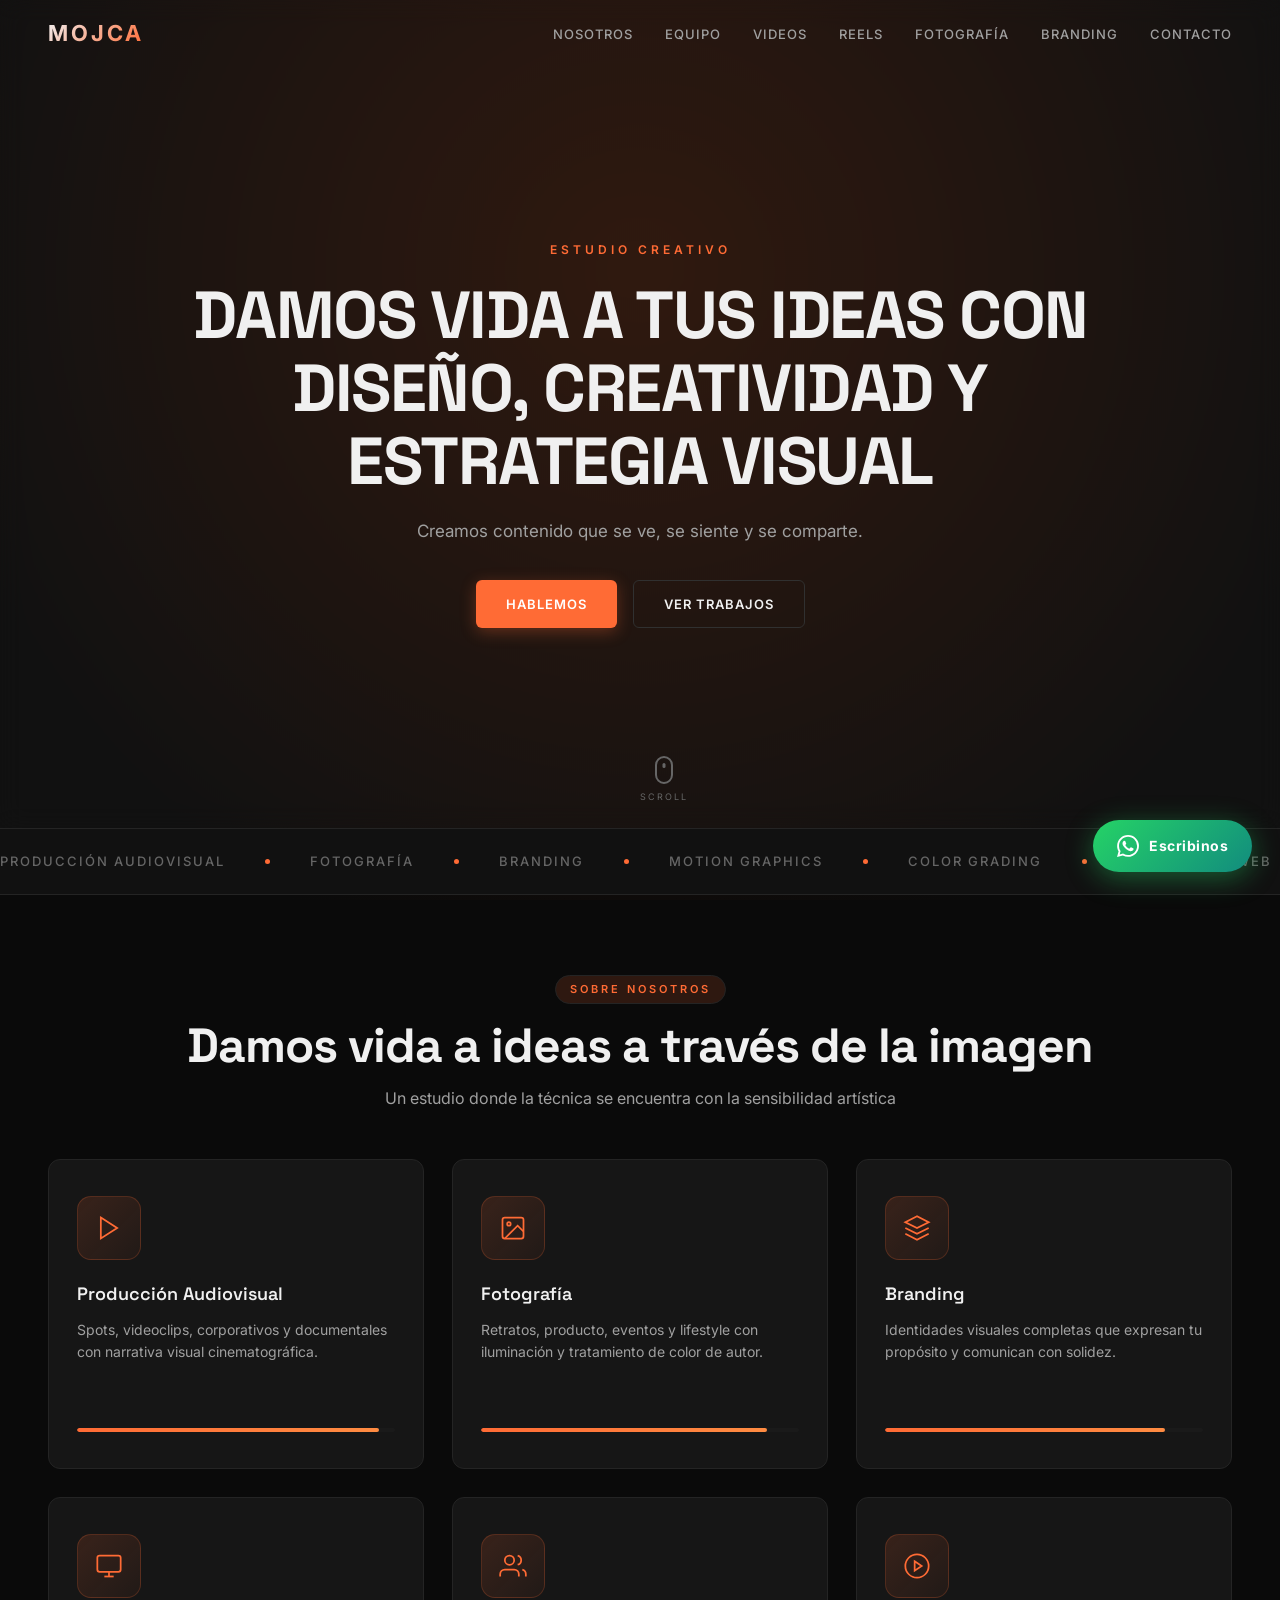
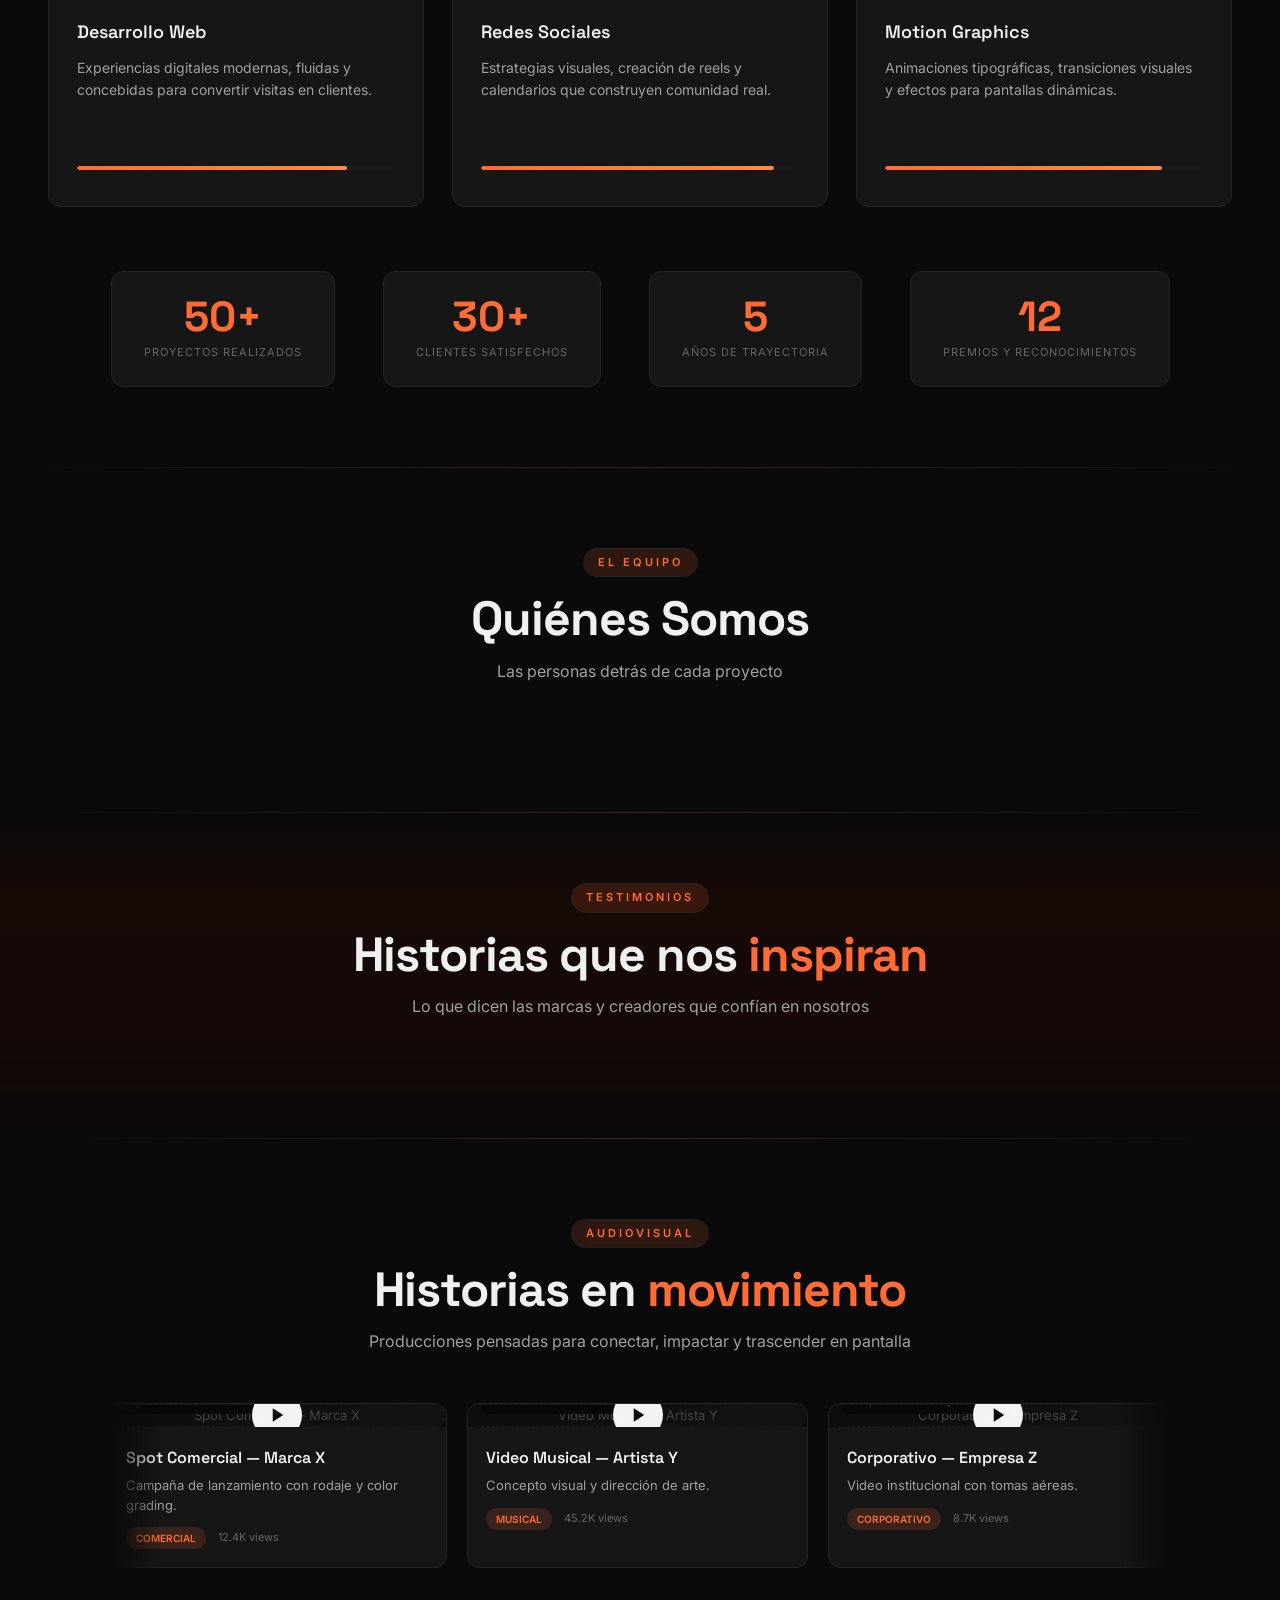
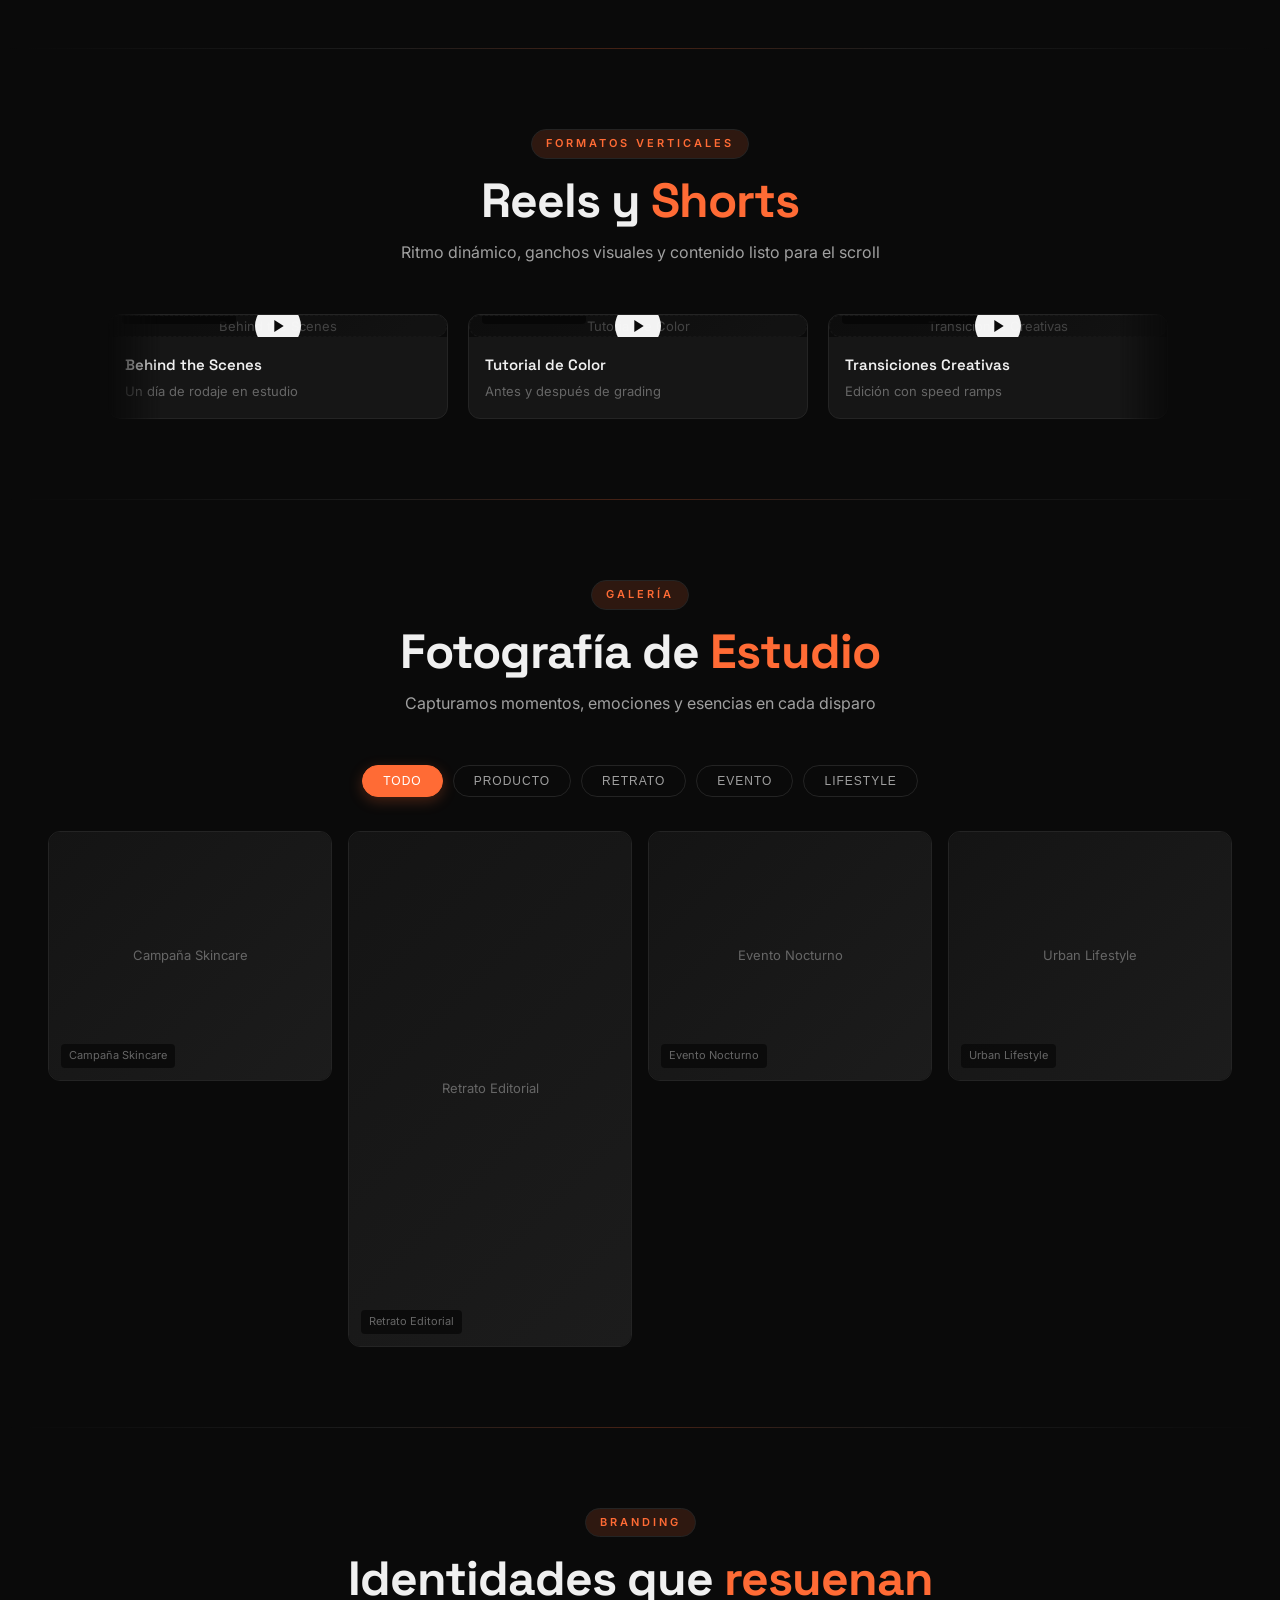
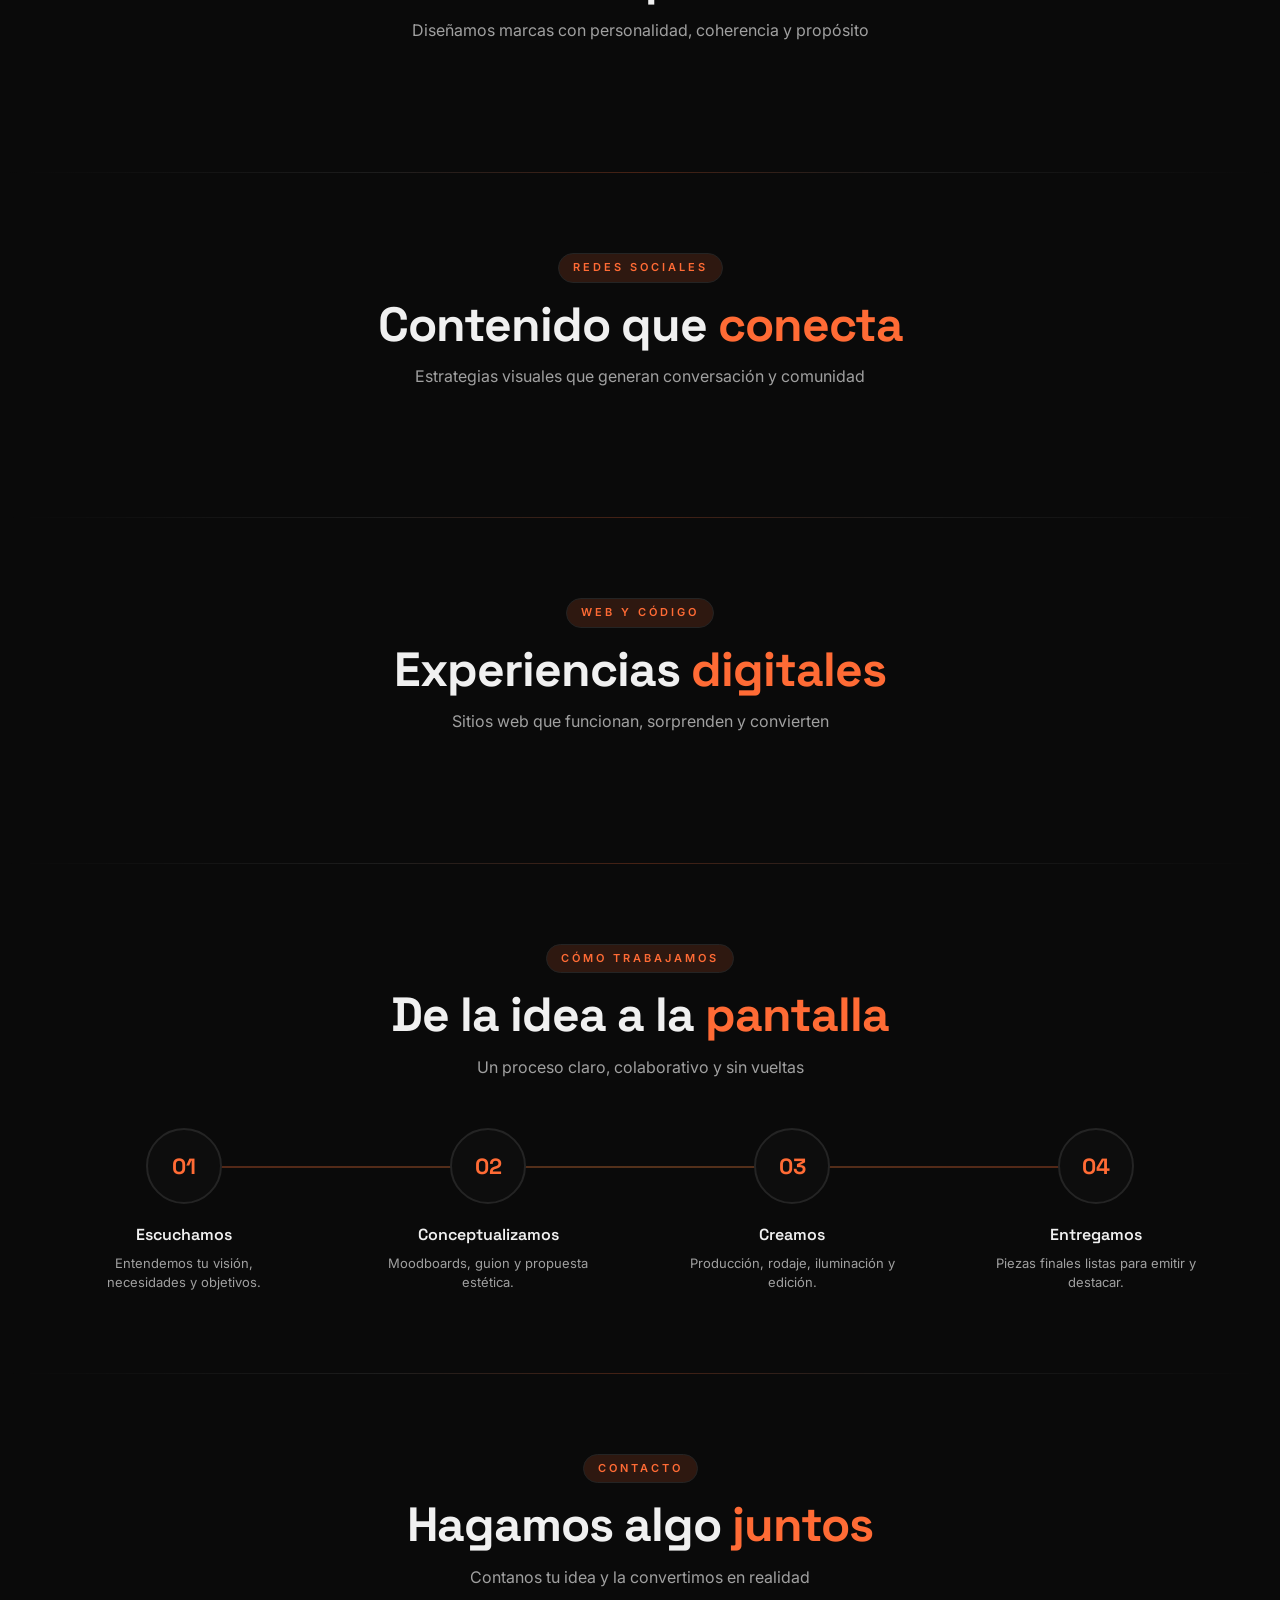
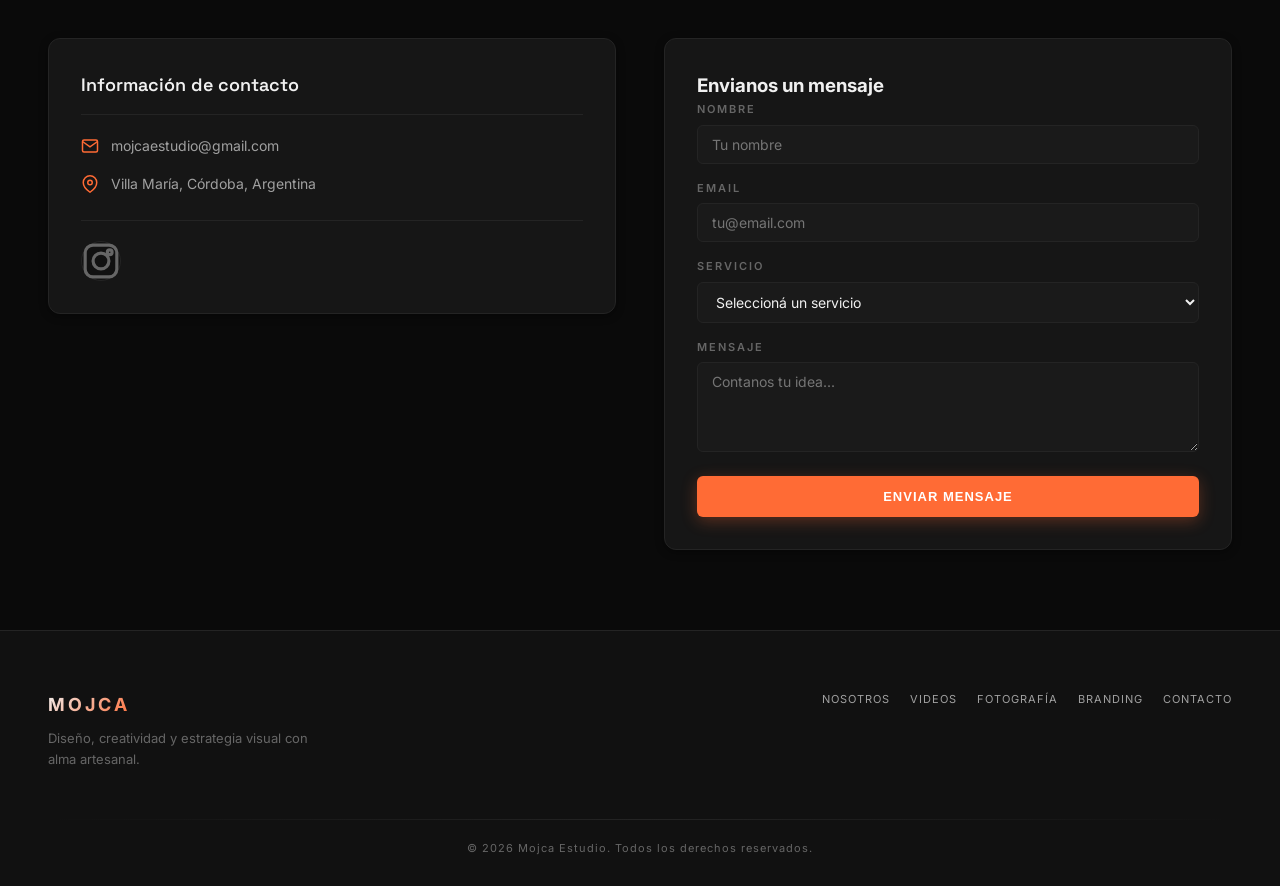
==== commit 5becc300: "Update index.html" ====
--- a/index.html
+++ b/index.html
@@ -11,8 +11,6 @@
 </head>
 <body>
 
-<div class="cursor-glow" id="cursorGlow"></div>
-
 <!-- Placas de fondo para transición fluida -->
 <div class="bg-gradient-layer" id="bgGradient">
     <div class="bg-color-plate plate-warm active" data-plate="warm"></div>
@@ -20,7 +18,6 @@
     <div class="bg-color-plate plate-terracotta" data-plate="terracotta"></div>
     <div class="bg-color-plate plate-olive" data-plate="olive"></div>
     <div class="bg-color-plate plate-wine" data-plate="wine"></div>
-    <div class="bg-color-plate plate-steel" data-plate="steel"></div>
 </div>
 
 <nav class="nav" id="nav">
@@ -45,8 +42,7 @@
 
 <section class="hero section-bg" data-bg="warm" id="inicio">
     <div class="hero-video-bg" id="heroVideoBg">
-        <video id="heroVideo" muted loop playsinline preload="metadata" controlsList="nodownload noplaybackrate" disablePictureInPicture oncontextmenu="return false;"></video>
-        <div class="hero-video-overlay" id="heroVideoOverlay"></div>
+        <!-- El JS inyectará el video aquí -->
     </div>
     <div class="hero-glass" id="heroGlass"></div>
     <div class="hero-content">
@@ -92,38 +88,50 @@
         <div class="servicios-grid">
             <div class="servicio-card scroll-reveal" data-delay="0">
                 <div class="servicio-icon"><svg viewBox="0 0 24 24" fill="none" stroke="currentColor" stroke-width="1.5"><polygon points="5 3 19 12 5 21 5 3"/></svg></div>
-                <h3>Producción Audiovisual</h3>
-                <p>Spots, videoclips, corporativos y documentales con narrativa visual cinematográfica.</p>
+                <div class="servicio-content">
+                    <h3>Producción Audiovisual</h3>
+                    <p>Spots, videoclips, corporativos y documentales con narrativa visual cinematográfica.</p>
+                </div>
                 <div class="servicio-bar"><div class="servicio-bar-fill" style="--width:95%"></div></div>
             </div>
             <div class="servicio-card scroll-reveal" data-delay="1">
                 <div class="servicio-icon"><svg viewBox="0 0 24 24" fill="none" stroke="currentColor" stroke-width="1.5"><rect x="3" y="3" width="18" height="18" rx="2"/><circle cx="8.5" cy="8.5" r="1.5"/><path d="M21 15l-5-5L5 21"/></svg></div>
-                <h3>Fotografía</h3>
-                <p>Retratos, producto, eventos y lifestyle. Capturamos la esencia de cada momento.</p>
+                <div class="servicio-content">
+                    <h3>Fotografía</h3>
+                    <p>Retratos, producto, eventos y lifestyle con iluminación y tratamiento de color de autor.</p>
+                </div>
                 <div class="servicio-bar"><div class="servicio-bar-fill" style="--width:90%"></div></div>
             </div>
             <div class="servicio-card scroll-reveal" data-delay="2">
                 <div class="servicio-icon"><svg viewBox="0 0 24 24" fill="none" stroke="currentColor" stroke-width="1.5"><path d="M12 2L2 7l10 5 10-5-10-5z"/><path d="M2 17l10 5 10-5"/><path d="M2 12l10 5 10-5"/></svg></div>
-                <h3>Branding</h3>
-                <p>Identidades visuales completas que expresan tu propósito y comunican con solidez.</p>
+                <div class="servicio-content">
+                    <h3>Branding</h3>
+                    <p>Identidades visuales completas que expresan tu propósito y comunican con solidez.</p>
+                </div>
                 <div class="servicio-bar"><div class="servicio-bar-fill" style="--width:88%"></div></div>
             </div>
             <div class="servicio-card scroll-reveal" data-delay="3">
                 <div class="servicio-icon"><svg viewBox="0 0 24 24" fill="none" stroke="currentColor" stroke-width="1.5"><rect x="2" y="3" width="20" height="14" rx="2"/><line x1="8" y1="21" x2="16" y2="21"/><line x1="12" y1="17" x2="12" y2="21"/></svg></div>
-                <h3>Desarrollo Web</h3>
-                <p>Experiencias digitales modernas, fluidas y concebidas para convertir visitas en clientes.</p>
+                <div class="servicio-content">
+                    <h3>Desarrollo Web</h3>
+                    <p>Experiencias digitales modernas, fluidas y concebidas para convertir visitas en clientes.</p>
+                </div>
                 <div class="servicio-bar"><div class="servicio-bar-fill" style="--width:85%"></div></div>
             </div>
             <div class="servicio-card scroll-reveal" data-delay="4">
                 <div class="servicio-icon"><svg viewBox="0 0 24 24" fill="none" stroke="currentColor" stroke-width="1.5"><path d="M17 21v-2a4 4 0 0 0-4-4H5a4 4 0 0 0-4 4v2"/><circle cx="9" cy="7" r="4"/><path d="M23 21v-2a4 4 0 0 0-3-3.87"/><path d="M16 3.13a4 4 0 0 1 0 7.75"/></svg></div>
-                <h3>Redes Sociales</h3>
-                <p>Estrategias visuales, creación de reels y calendarios que construyen comunidad real.</p>
+                <div class="servicio-content">
+                    <h3>Redes Sociales</h3>
+                    <p>Estrategias visuales, creación de reels y calendarios que construyen comunidad real.</p>
+                </div>
                 <div class="servicio-bar"><div class="servicio-bar-fill" style="--width:92%"></div></div>
             </div>
             <div class="servicio-card scroll-reveal" data-delay="5">
                 <div class="servicio-icon"><svg viewBox="0 0 24 24" fill="none" stroke="currentColor" stroke-width="1.5"><circle cx="12" cy="12" r="10"/><polygon points="10 8 16 12 10 16 10 8"/></svg></div>
-                <h3>Motion Graphics</h3>
-                <p>Animaciones tipográficas, transiciones visuales y efectos para pantallas dinámicas.</p>
+                <div class="servicio-content">
+                    <h3>Motion Graphics</h3>
+                    <p>Animaciones tipográficas, transiciones visuales y efectos para pantallas dinámicas.</p>
+                </div>
                 <div class="servicio-bar"><div class="servicio-bar-fill" style="--width:87%"></div></div>
             </div>
         </div>
@@ -220,7 +228,7 @@
 
 <div class="section-divider"></div>
 
-<section class="section section-bg" data-bg="steel" id="fotos">
+<section class="section section-bg" data-bg="cream" id="fotos">
     <div class="container-wide">
         <div class="section-header scroll-reveal">
             <span class="section-tag">Galería</span>
--- a/style.css
+++ b/style.css
@@ -13,8 +13,7 @@
     --text-muted: #666666;
     --accent: #ff6b35;
     --accent-light: #ff8c42;
-    --accent-warm: #ff9f60;
-    --accent-glow: rgba(255, 107, 53, 0.18);
+    --accent-glow: rgba(255, 107, 53, 0.15);
     --border: #242424;
     --border-light: #303030;
     --border-hover: #444444;
@@ -53,20 +52,7 @@
     -webkit-user-drag: none;
 }
 
-/* Grano Cinematográfico 35mm */
-.film-grain {
-    position: fixed;
-    inset: 0;
-    width: 100vw;
-    height: 100vh;
-    pointer-events: none;
-    z-index: 9997;
-    opacity: 0.045;
-    background-image: url("data:image/svg+xml,%3Csvg viewBox='0 0 200 200' xmlns='http://www.w3.org/2000/svg'%3E%3Cfilter id='noiseFilter'%3E%3CfeTurbulence type='fractalNoise' baseFrequency='0.85' numOctaves='3' stitchTiles='stitch'/%3E%3C/filter%3E%3Crect width='100%25' height='100%25' filter='url(%23noiseFilter)'/%3E%3C/svg%3E");
-    mix-blend-mode: overlay;
-}
-
-/* Capas de fondo fluido */
+/* Transición fluida multi-capa para el fondo */
 .bg-gradient-layer {
     position: fixed;
     inset: 0;
@@ -78,8 +64,7 @@
     position: absolute;
     inset: 0;
     opacity: 0;
-    transition: opacity 0.9s cubic-bezier(0.4, 0, 0.2, 1);
-    will-change: opacity;
+    transition: opacity 1s cubic-bezier(0.4, 0, 0.2, 1);
 }
 .bg-color-plate.plate-warm { background: radial-gradient(circle at 50% 30%, #2a1208 0%, #0a0a0a 80%); }
 .bg-color-plate.plate-cream { background: radial-gradient(circle at 50% 30%, #151515 0%, #0a0a0a 80%); }
@@ -98,7 +83,7 @@
 @media (min-width: 1921px) { .container-wide { padding: 0 80px; } }
 @media (min-width: 2560px) { .container-wide { max-width: 2200px; padding: 0 120px; } }
 
-/* Separador orgánico entre bloques */
+/* Separador de secciones */
 .section-divider {
     width: 100%;
     height: 1px;
@@ -141,16 +126,29 @@
 .ph-inner svg { width: 32px; height: 32px; opacity: 0.4; }
 .ph-inner span { font-size: 13px; color: var(--text-muted); }
 
-.scroll-reveal { opacity: 0; transform: translateY(24px); transition: opacity 0.5s ease, transform 0.5s ease; will-change: transform, opacity; }
+@keyframes fadeUp {
+    from { opacity: 0; transform: translateY(24px); }
+    to { opacity: 1; transform: translateY(0); }
+}
+@keyframes scrollBounce {
+    0%, 100% { transform: translateX(-50%) translateY(0); opacity: 1; }
+    50% { transform: translateX(-50%) translateY(6px); opacity: 0.4; }
+}
+.fade-up { opacity: 0; animation: fadeUp 0.8s ease forwards; }
+.fade-up.delay-1 { animation-delay: 0.15s; }
+.fade-up.delay-2 { animation-delay: 0.3s; }
+.fade-up.delay-3 { animation-delay: 0.45s; }
+.fade-up.delay-4 { animation-delay: 0.6s; }
+.fade-up.delay-5 { animation-delay: 0.75s; }
+.scroll-reveal { opacity: 0; transform: translateY(30px); transition: opacity 0.6s ease, transform 0.6s ease; }
 .scroll-reveal.revealed { opacity: 1; transform: translateY(0); }
 
-/* Navegación */
 .nav {
     position: fixed;
     top: 0; left: 0; right: 0;
     z-index: 1000;
     padding: 16px 0;
-    transition: var(--transition);
+    transition: var(--transition-slow);
     border-bottom: 1px solid transparent;
 }
 .nav.scrolled {
@@ -204,7 +202,7 @@
 }
 .nav-toggle span { display: block; width: 24px; height: 2px; background: var(--text-primary); }
 
-/* Hero HUD de Cámara y Video Fullscreen */
+/* Hero */
 .hero {
     position: relative;
     min-height: 92vh;
@@ -214,52 +212,6 @@
     overflow: hidden;
     padding: 100px 24px 60px;
 }
-.camera-hud {
-    display: inline-flex;
-    align-items: center;
-    gap: 16px;
-    padding: 6px 16px;
-    background: rgba(10, 10, 10, 0.65);
-    border: 1px solid rgba(255, 255, 255, 0.12);
-    border-radius: 4px;
-    font-family: var(--font-display);
-    font-size: 11px;
-    letter-spacing: 1.5px;
-    color: var(--text-secondary);
-    margin-bottom: 24px;
-    backdrop-filter: blur(8px);
-}
-.hud-rec {
-    display: flex;
-    align-items: center;
-    gap: 6px;
-    color: #ef4444;
-    font-weight: 700;
-}
-.hud-dot {
-    width: 7px;
-    height: 7px;
-    background: #ef4444;
-    border-radius: 50%;
-    box-shadow: 0 0 8px #ef4444;
-    animation: recBlink 1s infinite alternate;
-}
-@keyframes recBlink {
-    0% { opacity: 0.2; }
-    100% { opacity: 1; }
-}
-.hud-timecode {
-    color: var(--text-primary);
-    font-variant-numeric: tabular-nums;
-    font-weight: 600;
-}
-.hud-format {
-    color: var(--text-muted);
-    font-size: 10px;
-    border-left: 1px solid rgba(255, 255, 255, 0.15);
-    padding-left: 12px;
-}
-
 .hero-video-bg {
     position: absolute;
     inset: 0;
@@ -267,19 +219,15 @@
     overflow: hidden;
     pointer-events: none;
 }
+/* Video Fullscreen Fix */
 .hero-video-bg iframe,
 .hero-video-bg video {
     position: absolute;
-    top: 50%;
-    left: 50%;
-    width: 100vw;
-    height: 56.25vw;
-    min-height: 100vh;
-    min-width: 177.77vh;
+    top: 50%; left: 50%;
+    width: 100vw; height: 56.25vw;
+    min-height: 100vh; min-width: 177.77vh;
     transform: translate(-50%, -50%) scale(1.35);
-    object-fit: cover;
-    border: none;
-    pointer-events: none;
+    object-fit: cover; border: none; pointer-events: none;
 }
 .hero-video-overlay {
     position: absolute;
@@ -337,7 +285,6 @@
 }
 .scroll-indicator p { font-size: 9px; letter-spacing: 2px; text-transform: uppercase; color: var(--text-muted); }
 
-/* Botones con efecto Halation cálido */
 .btn {
     display: inline-flex;
     align-items: center;
@@ -354,16 +301,11 @@
     gap: 8px;
 }
 .btn-primary { background: var(--accent); color: #fff; box-shadow: 0 4px 16px rgba(255, 107, 53, 0.3); }
-.btn-primary:hover {
-    background: var(--accent-light);
-    transform: translateY(-2px);
-    box-shadow: 0 0 20px rgba(255, 75, 43, 0.45), 0 4px 24px rgba(255, 107, 53, 0.35);
-}
+.btn-primary:hover { background: var(--accent-light); transform: translateY(-2px); }
 .btn-outline { background: transparent; color: var(--text-primary); border: 1.5px solid var(--border-light); }
 .btn-outline:hover { border-color: var(--accent); color: var(--accent); background: var(--accent-glow); }
 .btn-full { width: 100%; }
 
-/* Secciones y Encabezados */
 .section { padding: 80px 0; position: relative; }
 .section-header { margin-bottom: 48px; text-align: center; }
 .section-tag {
@@ -396,68 +338,64 @@
     margin: 0 auto;
 }
 
-/* Servicios en rectángulos horizontales apilados */
+/* Grilla de Servicios 3x2 */
 .servicios-grid {
-    display: flex;
-    flex-direction: column;
-    gap: 16px;
-    max-width: 980px;
-    margin: 0 auto 48px auto;
+    display: grid;
+    grid-template-columns: repeat(3, 1fr);
+    gap: 28px;
+    margin-bottom: 64px;
+    max-width: 1280px;
+    margin-left: auto;
+    margin-right: auto;
 }
 .servicio-card {
     background: var(--bg-card);
     border: 1px solid var(--border);
     border-radius: var(--radius-md);
-    padding: 22px 30px;
+    padding: 36px 28px;
     transition: var(--transition);
     position: relative;
     overflow: hidden;
     cursor: default;
     display: flex;
-    align-items: center;
-    gap: 24px;
+    flex-direction: column;
+    justify-content: space-between;
+    min-height: 310px;
 }
 .servicio-card::before {
     content: '';
     position: absolute;
-    top: 0; left: 0; bottom: 0;
-    width: 3px;
-    background: linear-gradient(180deg, var(--accent), transparent);
-    opacity: 0;
-    transition: opacity 0.25s ease;
-}
-.servicio-card:hover::before { opacity: 1; }
-.servicio-card:hover { transform: translateX(6px); border-color: var(--border-hover); box-shadow: var(--shadow-md); }
+    top: 0; left: 0; right: 0;
+    height: 2px;
+    background: linear-gradient(90deg, transparent, var(--accent), transparent);
+    transform: scaleX(0);
+    transition: transform 0.5s ease;
+}
+.servicio-card:hover::before { transform: scaleX(1); }
+.servicio-card:hover { transform: translateY(-6px); border-color: var(--border-hover); box-shadow: var(--shadow-md); }
 .servicio-icon {
-    width: 52px;
-    height: 52px;
-    border-radius: 12px;
+    width: 64px;
+    height: 64px;
+    border-radius: 14px;
     background: linear-gradient(135deg, rgba(255, 107, 53, 0.15) 0%, rgba(255, 107, 53, 0.05) 100%);
     border: 1px solid rgba(255, 107, 53, 0.2);
     display: flex;
     align-items: center;
     justify-content: center;
-    flex-shrink: 0;
-}
-.servicio-icon svg { width: 24px; height: 24px; color: var(--accent); }
-.servicio-content { flex: 1; }
-.servicio-content h3 { font-family: var(--font-display); font-size: 17px; font-weight: 600; color: var(--text-primary); margin-bottom: 4px; }
-.servicio-content p { font-size: 14px; color: var(--text-secondary); line-height: 1.5; margin: 0; }
-.servicio-bar {
-    width: 110px;
-    height: 4px;
-    background: var(--bg-input);
-    border-radius: 2px;
-    overflow: hidden;
-    flex-shrink: 0;
-}
-.servicio-bar-fill { height: 100%; background: linear-gradient(90deg, var(--accent), var(--accent-light)); border-radius: 2px; width: 0; transition: width 1.2s cubic-bezier(0.25, 0.46, 0.45, 0.94); }
+    margin-bottom: 20px;
+    transition: var(--transition);
+}
+.servicio-icon svg { width: 28px; height: 28px; color: var(--accent); }
+.servicio-card h3 { font-family: var(--font-display); font-size: 18px; font-weight: 600; color: var(--text-primary); margin-bottom: 10px; }
+.servicio-card p { font-size: 14px; color: var(--text-secondary); line-height: 1.6; margin-bottom: 20px; flex-grow: 1; }
+.servicio-bar { width: 100%; height: 4px; background: var(--bg-input); border-radius: 2px; overflow: hidden; margin-top: auto; }
+.servicio-bar-fill { height: 100%; background: linear-gradient(90deg, var(--accent), var(--accent-light)); border-radius: 2px; width: 0; transition: width 1.5s cubic-bezier(0.25, 0.46, 0.45, 0.94); }
 .servicio-card.revealed .servicio-bar-fill { width: var(--width); }
 
-.sobre-stats { display: flex; gap: 24px; justify-content: center; flex-wrap: wrap; }
-.stat { text-align: center; padding: 20px 28px; background: var(--bg-card); border: 1px solid var(--border); border-radius: var(--radius-md); min-width: 160px; transition: var(--transition); }
-.stat:hover { border-color: var(--accent); transform: translateY(-3px); }
-.stat-num { display: block; font-family: var(--font-display); font-size: 40px; font-weight: 700; color: var(--accent); line-height: 1; margin-bottom: 6px; font-variant-numeric: tabular-nums; letter-spacing: -1px; }
+.sobre-stats { display: flex; gap: 48px; justify-content: center; flex-wrap: wrap; }
+.stat { text-align: center; padding: 24px 32px; background: var(--bg-card); border: 1px solid var(--border); border-radius: var(--radius-md); min-width: 160px; transition: var(--transition); }
+.stat:hover { border-color: var(--accent); transform: translateY(-4px); }
+.stat-num { display: block; font-family: var(--font-display); font-size: 42px; font-weight: 700; color: var(--accent); line-height: 1; margin-bottom: 6px; }
 .stat-label { display: block; font-size: 11px; color: var(--text-muted); letter-spacing: 1px; text-transform: uppercase; }
 
 /* Carruseles con fade lateral */
@@ -474,7 +412,6 @@
     border-radius: var(--radius-md);
     mask-image: linear-gradient(to right, transparent 0%, black 5%, black 95%, transparent 100%);
     -webkit-mask-image: linear-gradient(to right, transparent 0%, black 5%, black 95%, transparent 100%);
-    will-change: transform;
 }
 .carousel-track-wrapper:active { cursor: grabbing; }
 .carousel-track { display: flex; gap: 20px; transition: transform 0.5s cubic-bezier(0.25, 0.46, 0.45, 0.94); }
@@ -498,51 +435,6 @@
 .carousel-outer:hover .carousel-btn { opacity: 1; transform: scale(1); }
 .carousel-btn:hover { border-color: var(--accent); color: var(--accent); background: var(--accent-glow); }
 .carousel-btn svg { width: 16px; height: 16px; }
-
-/* Marcas de encuadre [ + ] de monitor de rodaje */
-.video-thumb-large,
-.video-thumb-vertical,
-.photo-item {
-    position: relative;
-}
-.video-thumb-large::before, .video-thumb-large::after,
-.video-thumb-vertical::before, .video-thumb-vertical::after,
-.photo-item::before, .photo-item::after {
-    content: '';
-    position: absolute;
-    width: 10px;
-    height: 10px;
-    pointer-events: none;
-    z-index: 4;
-    transition: var(--transition);
-    opacity: 0.5;
-}
-.video-thumb-large::before,
-.video-thumb-vertical::before,
-.photo-item::before {
-    top: 10px;
-    left: 10px;
-    border-top: 1.5px solid rgba(255, 255, 255, 0.6);
-    border-left: 1.5px solid rgba(255, 255, 255, 0.6);
-}
-.video-thumb-large::after,
-.video-thumb-vertical::after,
-.photo-item::after {
-    bottom: 10px;
-    right: 10px;
-    border-bottom: 1.5px solid rgba(255, 255, 255, 0.6);
-    border-right: 1.5px solid rgba(255, 255, 255, 0.6);
-}
-.video-card-large:hover .video-thumb-large::before,
-.video-card-large:hover .video-thumb-large::after,
-.video-card-vertical:hover .video-thumb-vertical::before,
-.video-card-vertical:hover .video-thumb-vertical::after,
-.photo-item:hover::before,
-.photo-item:hover::after {
-    border-color: var(--accent);
-    opacity: 1;
-    transform: scale(1.1);
-}
 
 /* Videos Horizontales: 3 por fila */
 .video-card-large {
@@ -553,11 +445,7 @@
     overflow: hidden;
     transition: var(--transition);
 }
-.video-card-large:hover {
-    transform: translateY(-4px);
-    border-color: var(--border-hover);
-    box-shadow: 0 10px 30px rgba(0, 0, 0, 0.7), 0 0 20px rgba(255, 107, 53, 0.12);
-}
+.video-card-large:hover { transform: translateY(-4px); border-color: var(--border-hover); box-shadow: var(--shadow-sm); }
 .video-thumb-large { position: relative; overflow: hidden; background: var(--bg-elevated); }
 .video-thumb-large video, .video-thumb-large img, .video-thumb-large iframe { width: 100%; height: auto; display: block; border: none; aspect-ratio: 16/9; object-fit: cover; }
 .video-play-overlay { position: absolute; inset: 0; display: flex; align-items: center; justify-content: center; background: rgba(0, 0, 0, 0.35); transition: var(--transition); cursor: pointer; }
@@ -566,25 +454,14 @@
 .video-meta { padding: 18px; }
 .video-meta h4 { font-family: var(--font-display); font-size: 16px; font-weight: 600; margin-bottom: 6px; color: var(--text-primary); }
 .video-meta p { font-size: 13px; color: var(--text-secondary); line-height: 1.5; margin-bottom: 12px; }
-.video-metrics {
-    display: flex;
-    gap: 12px;
-    align-items: center;
-    font-family: var(--font-display);
-    font-variant-numeric: tabular-nums;
-    letter-spacing: 0.5px;
-}
+.video-metrics { display: flex; gap: 12px; align-items: center; }
 .metric { display: inline-flex; align-items: center; gap: 4px; font-size: 11px; color: var(--text-muted); }
 .metric.tag { padding: 3px 10px; border-radius: 20px; background: var(--accent-glow); color: var(--accent); font-weight: 600; font-size: 10px; text-transform: uppercase; }
 
-/* Reels: Tamaño aumentado y presencia vertical */
+/* Reels: Tamaño aumentado */
 .carousel-track.vertical .video-card-vertical { flex: 0 0 340px; }
 .video-card-vertical { background: var(--bg-card); border: 1px solid var(--border); border-radius: var(--radius-md); overflow: hidden; transition: var(--transition); }
-.video-card-vertical:hover {
-    transform: translateY(-4px);
-    border-color: var(--border-hover);
-    box-shadow: 0 10px 30px rgba(0, 0, 0, 0.7), 0 0 20px rgba(255, 107, 53, 0.12);
-}
+.video-card-vertical:hover { transform: translateY(-4px); border-color: var(--border-hover); box-shadow: var(--shadow-sm); }
 .video-thumb-vertical { position: relative; overflow: hidden; background: var(--bg-elevated); }
 .video-thumb-vertical video, .video-thumb-vertical img, .video-thumb-vertical iframe { width: 100%; height: auto; display: block; border: none; aspect-ratio: 9/16; max-height: 520px; object-fit: cover; }
 .play-circle-small { width: 46px; height: 46px; border-radius: 50%; background: rgba(255, 255, 255, 0.95); display: flex; align-items: center; justify-content: center; }
@@ -604,11 +481,7 @@
 .photo-item.size-1x2 { grid-column: span 1; grid-row: span 2; }
 .photo-item.size-2x1 { grid-column: span 2; grid-row: span 1; }
 .photo-item.size-2x2 { grid-column: span 2; grid-row: span 2; }
-.photo-item:hover {
-    transform: translateY(-4px);
-    border-color: var(--border-hover);
-    box-shadow: 0 10px 30px rgba(0, 0, 0, 0.7), 0 0 20px rgba(255, 107, 53, 0.12);
-}
+.photo-item:hover { transform: translateY(-4px); border-color: var(--border-hover); box-shadow: var(--shadow-sm); }
 .photo-frame { width: 100%; height: 100%; }
 .photo-frame img, .photo-frame .img-placeholder { border: none; border-radius: 0; width: 100%; height: 100%; object-fit: cover; }
 .photo-overlay { position: absolute; inset: 0; background: linear-gradient(0deg, rgba(0,0,0,0.85) 0%, transparent 60%); display: flex; flex-direction: column; justify-content: flex-end; padding: 18px; opacity: 0; transition: var(--transition); }
@@ -616,7 +489,7 @@
 .photo-overlay h4 { font-family: var(--font-display); font-size: 15px; font-weight: 600; color: var(--text-primary); }
 .photo-overlay p { font-size: 12px; color: var(--text-secondary); text-transform: capitalize; }
 
-/* Modal Lightbox */
+/* Modal Lightbox Glassmorphism */
 .photo-modal {
     position: fixed;
     inset: 0;
@@ -686,8 +559,7 @@
 }
 .photo-modal-close:hover { background: var(--accent); border-color: var(--accent); transform: rotate(90deg); }
 
-/* Proceso Timeline */
-.proceso-section { position: relative; }
+/* Timeline Proceso sin línea visible transparente */
 .proceso-timeline { 
     display: grid; 
     grid-template-columns: repeat(4, 1fr); 
@@ -724,14 +596,12 @@
     transition: var(--transition); 
     position: relative; 
     z-index: 3; 
-    box-shadow: 0 0 0 6px #0a0a0a; 
 }
 .proceso-step:hover .proceso-num { 
     border-color: var(--accent); 
     background: linear-gradient(135deg, var(--accent) 0%, var(--accent-light) 100%); 
     color: #fff; 
     transform: scale(1.08); 
-    box-shadow: 0 8px 24px rgba(255, 107, 53, 0.4), 0 0 0 6px #0a0a0a; 
 }
 .proceso-content h4 { font-family: var(--font-display); font-size: 16px; font-weight: 600; color: var(--text-primary); margin-bottom: 6px; }
 .proceso-content p { font-size: 13px; color: var(--text-secondary); line-height: 1.5; max-width: 220px; margin: 0 auto; }
@@ -753,7 +623,7 @@
 .form-status.success { color: #4ade80; display: block; }
 .form-status.error { color: #f87171; display: block; }
 
-/* Botón flotante de WhatsApp agrandado con animación sutil */
+/* Botón flotante animado de WhatsApp */
 @keyframes whatsappNudge {
     0%, 100% { transform: translateY(0) scale(1); }
     3% { transform: translateY(-4px) scale(1.05); }
@@ -775,7 +645,6 @@
     gap: 10px;
     box-shadow: 0 6px 28px rgba(37, 211, 102, 0.4);
     transition: var(--transition);
-    text-decoration: none;
     font-size: 14px;
     font-weight: 700;
     letter-spacing: 0.5px;
@@ -813,7 +682,7 @@
 .testimonio-info strong { font-size: 13px; font-weight: 600; color: var(--text-primary); display: block; }
 .testimonio-info span { font-size: 11px; color: var(--text-muted); }
 
-.cursor-glow { position: fixed; width: 280px; height: 280px; border-radius: 50%; background: radial-gradient(circle, rgba(255, 107, 53, 0.08) 0%, transparent 70%); pointer-events: none; z-index: 9998; transform: translate(-50%, -50%); opacity: 0; will-change: transform; }
+.cursor-glow { position: fixed; width: 280px; height: 280px; border-radius: 50%; background: radial-gradient(circle, rgba(255, 107, 53, 0.08) 0%, transparent 70%); pointer-events: none; z-index: 9998; transform: translate(-50%, -50%); opacity: 0; }
 body:hover .cursor-glow { opacity: 1; }
 @media (pointer: coarse) { .cursor-glow { display: none; } }
 
@@ -826,6 +695,7 @@
 
 @media (max-width: 1024px) {
     .video-card-large { flex: 0 0 calc(50% - 10px); }
+    .servicios-grid { grid-template-columns: repeat(2, 1fr); max-width: 100%; }
     .proceso-timeline { grid-template-columns: repeat(2, 1fr); }
     .proceso-timeline::before { display: none; }
 }
@@ -833,7 +703,7 @@
     .section { padding: 50px 0; }
     .video-card-large { flex: 0 0 85%; }
     .carousel-track.vertical .video-card-vertical { flex: 0 0 280px; }
-    .servicio-card { flex-direction: column; align-items: flex-start; }
+    .servicios-grid { grid-template-columns: 1fr; }
     .servicio-bar { width: 100%; }
     .contacto-grid { grid-template-columns: 1fr; }
     .photo-grid { grid-template-columns: repeat(2, 1fr); grid-auto-rows: 180px; }
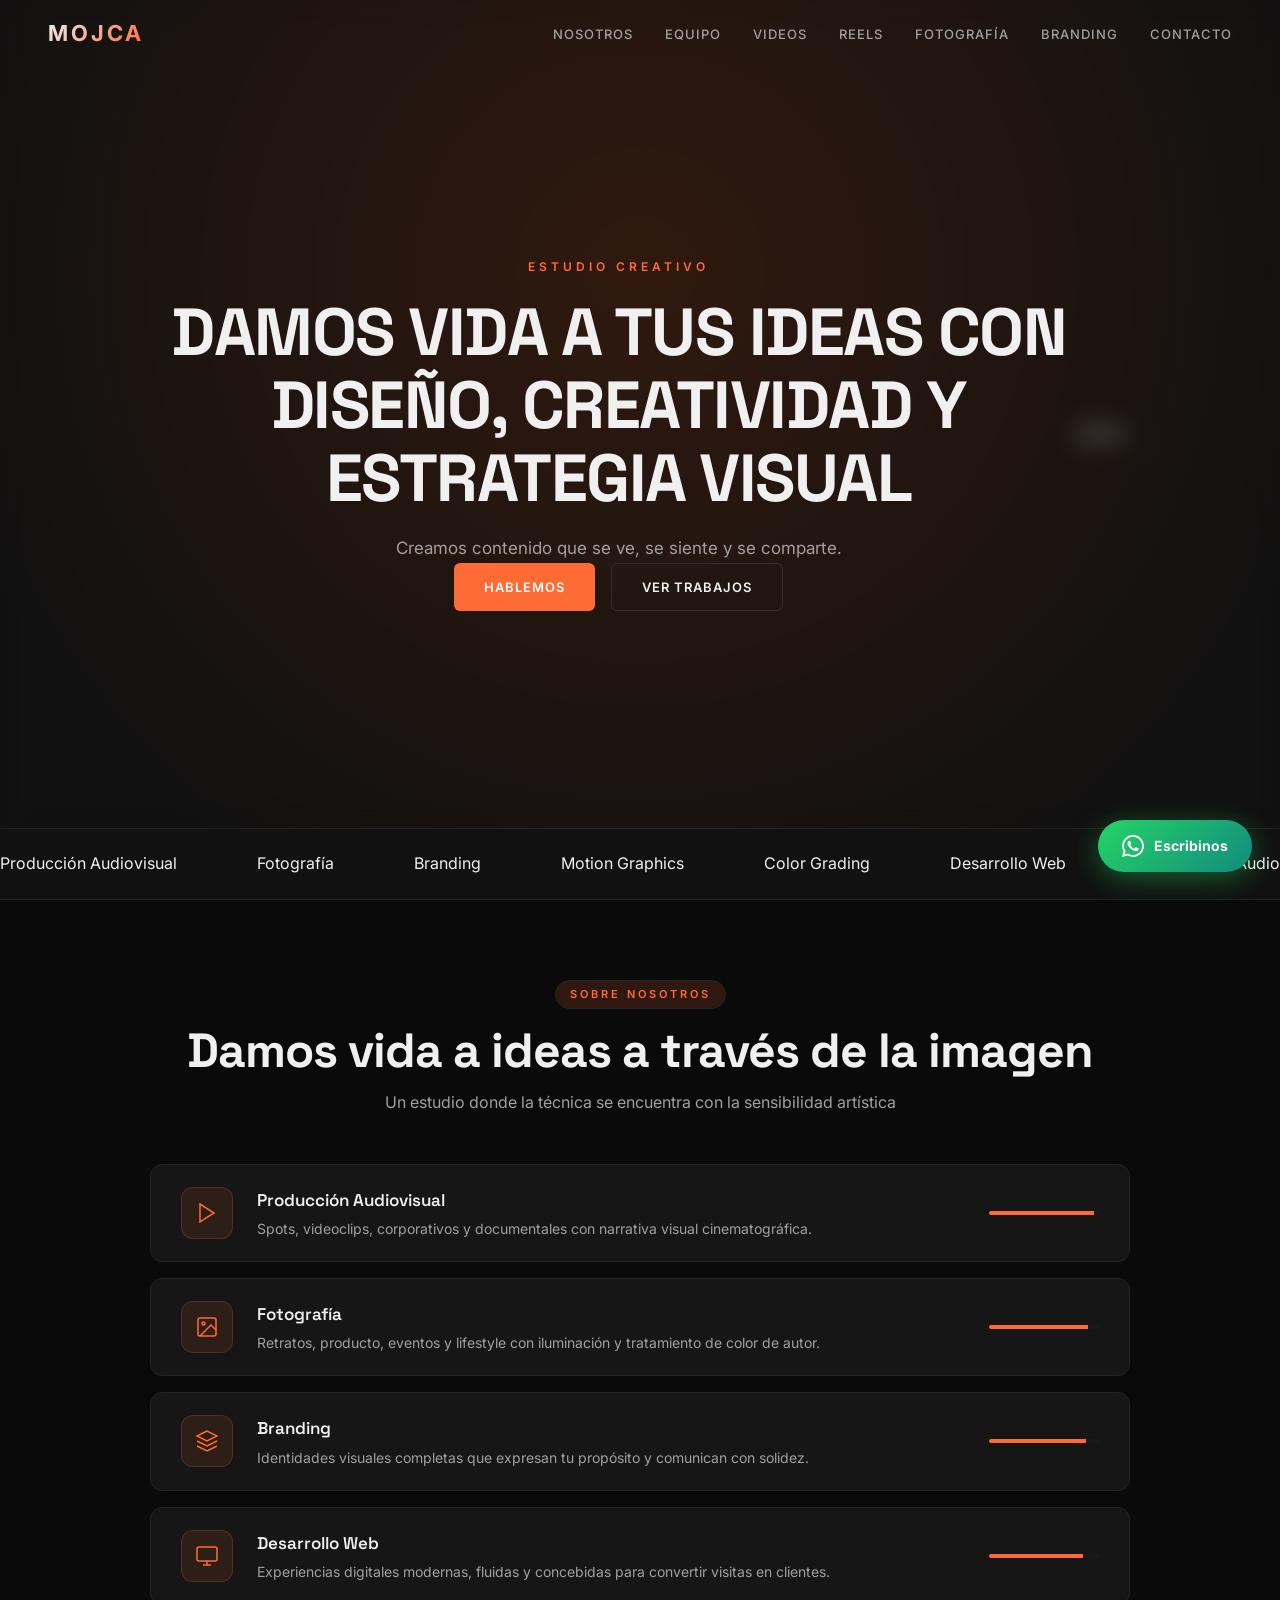
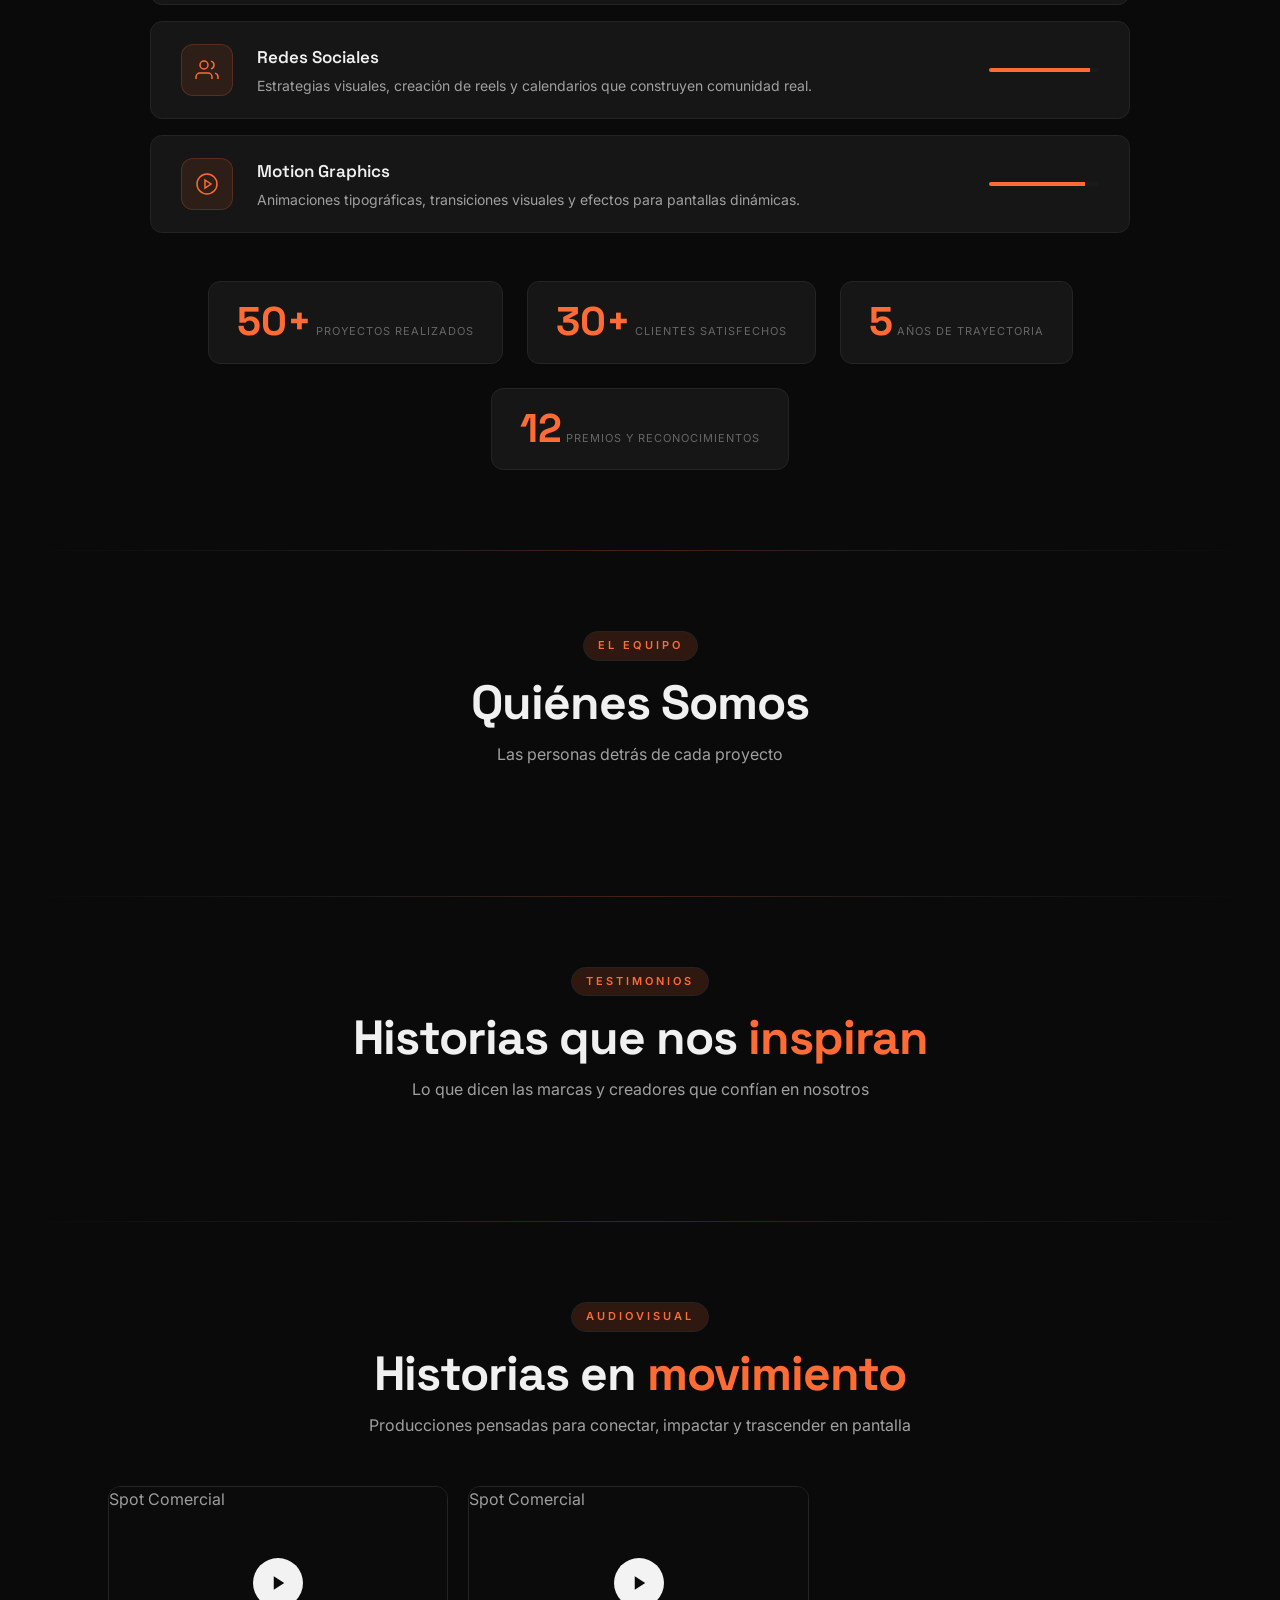
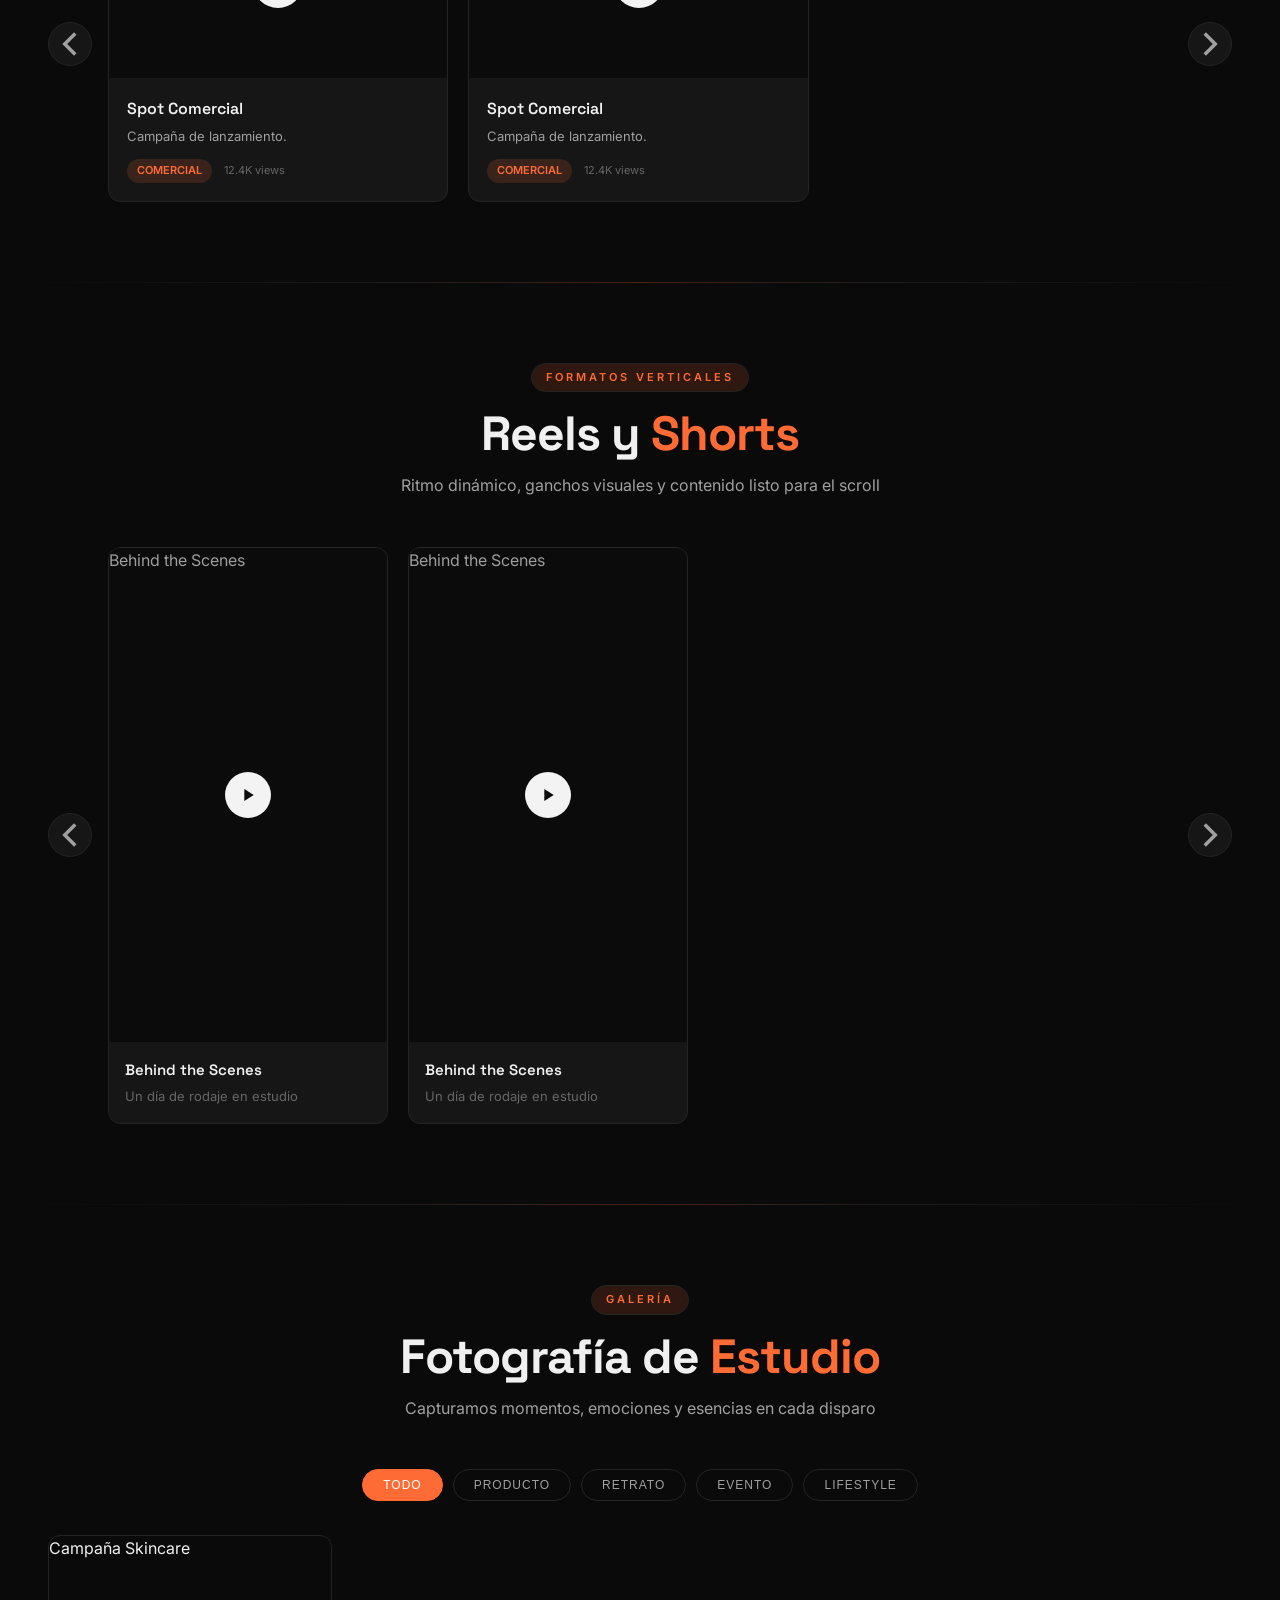
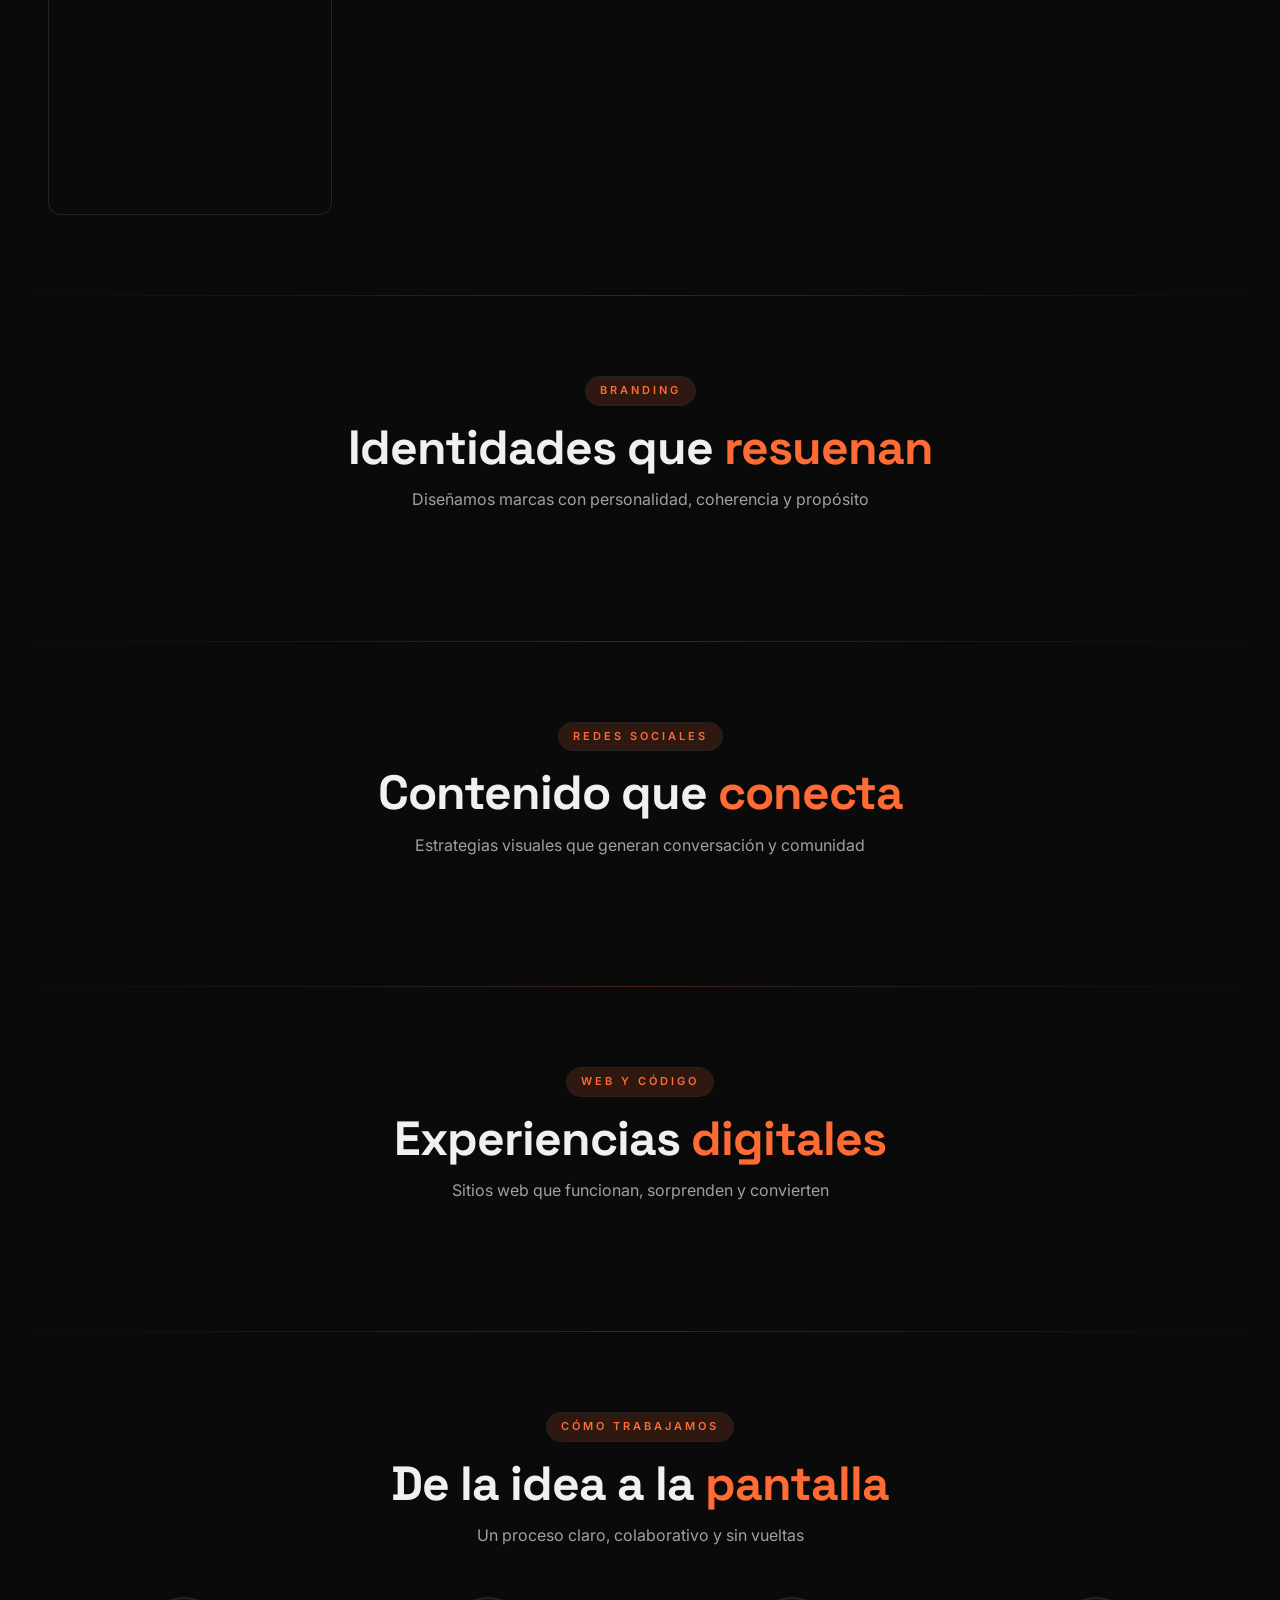
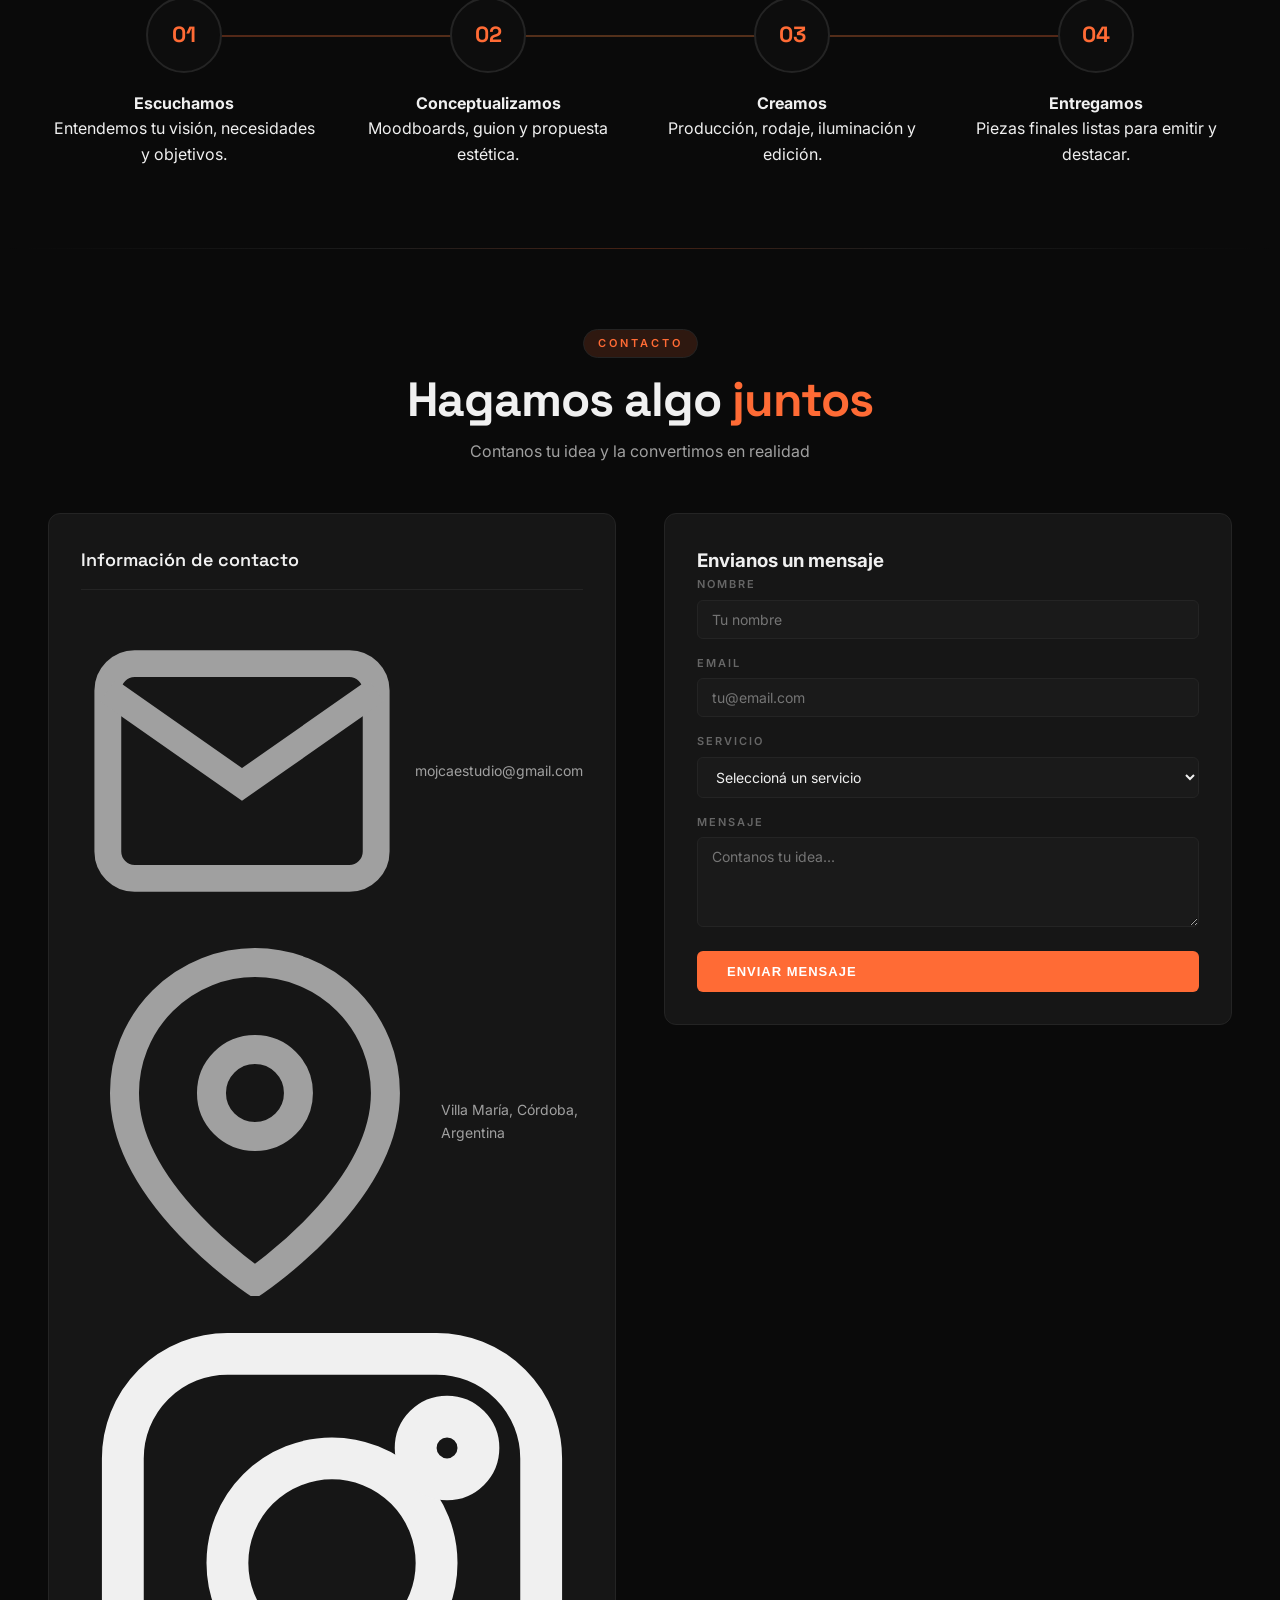
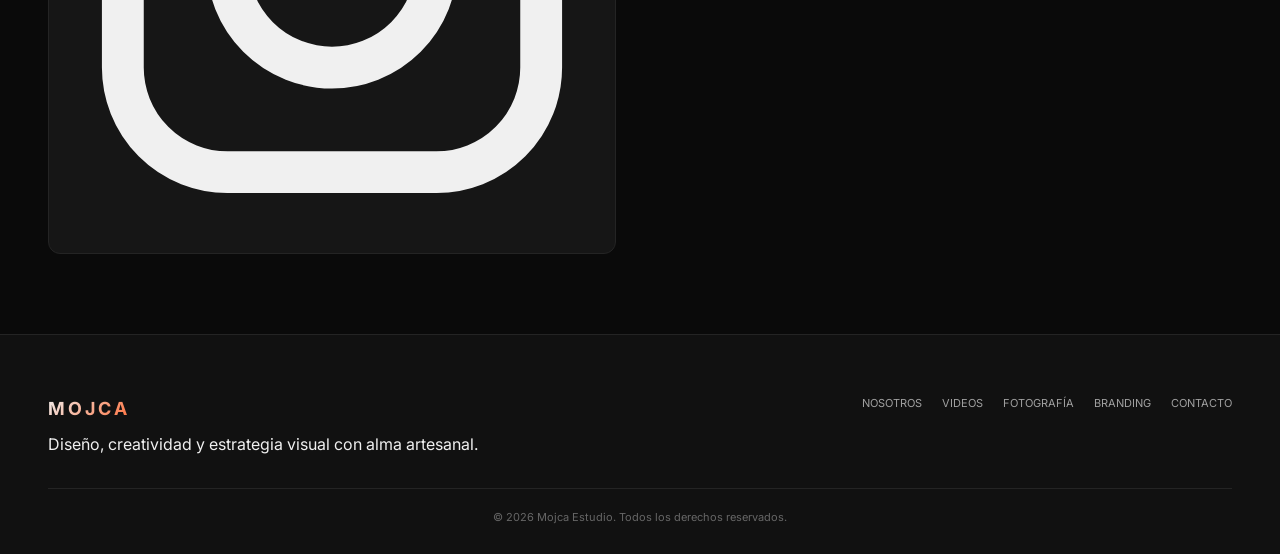
==== commit de04dbfa: "Update index.html" ====
--- a/index.html
+++ b/index.html
@@ -18,6 +18,7 @@
     <div class="bg-color-plate plate-terracotta" data-plate="terracotta"></div>
     <div class="bg-color-plate plate-olive" data-plate="olive"></div>
     <div class="bg-color-plate plate-wine" data-plate="wine"></div>
+    <div class="bg-color-plate plate-steel" data-plate="steel"></div>
 </div>
 
 <nav class="nav" id="nav">
@@ -41,9 +42,7 @@
 </nav>
 
 <section class="hero section-bg" data-bg="warm" id="inicio">
-    <div class="hero-video-bg" id="heroVideoBg">
-        <!-- El JS inyectará el video aquí -->
-    </div>
+    <div class="hero-video-bg" id="heroVideoBg"></div>
     <div class="hero-glass" id="heroGlass"></div>
     <div class="hero-content">
         <p class="hero-label fade-up delay-1" data-editable="heroLabel">Estudio Creativo</p>
@@ -228,7 +227,7 @@
 
 <div class="section-divider"></div>
 
-<section class="section section-bg" data-bg="cream" id="fotos">
+<section class="section section-bg" data-bg="steel" id="fotos">
     <div class="container-wide">
         <div class="section-header scroll-reveal">
             <span class="section-tag">Galería</span>
@@ -246,7 +245,6 @@
     </div>
 </section>
 
-<!-- Lightbox Modal para Fotografías -->
 <div class="photo-modal" id="photoModal">
     <button class="photo-modal-close" id="photoModalClose">&times;</button>
     <div class="photo-modal-container" id="photoModalContainer">
--- a/style.css
+++ b/style.css
@@ -17,9 +17,7 @@
     --border: #242424;
     --border-light: #303030;
     --border-hover: #444444;
-    --shadow-sm: 0 2px 8px rgba(0,0,0,0.4);
     --shadow-md: 0 6px 24px rgba(0,0,0,0.5);
-    --shadow-lg: 0 12px 48px rgba(0,0,0,0.7);
     --radius-sm: 6px;
     --radius-md: 12px;
     --radius-lg: 16px;
@@ -38,587 +36,177 @@
     line-height: 1.6;
     -webkit-font-smoothing: antialiased;
     overflow-x: hidden;
-    font-size: 16px;
 }
 
 a { color: inherit; text-decoration: none; }
 img { max-width: 100%; display: block; }
 
-video, img {
-    -webkit-user-select: none;
-    -moz-user-select: none;
-    -ms-user-select: none;
-    user-select: none;
-    -webkit-user-drag: none;
-}
-
-/* Transición fluida multi-capa para el fondo */
-.bg-gradient-layer {
-    position: fixed;
-    inset: 0;
-    z-index: -2;
-    pointer-events: none;
-    background: #0a0a0a;
-}
-.bg-color-plate {
-    position: absolute;
-    inset: 0;
-    opacity: 0;
-    transition: opacity 1s cubic-bezier(0.4, 0, 0.2, 1);
-}
+/* Transición fluida de fondo */
+.bg-gradient-layer { position: fixed; inset: 0; z-index: -2; pointer-events: none; background: #0a0a0a; }
+.bg-color-plate { position: absolute; inset: 0; opacity: 0; transition: opacity 1s cubic-bezier(0.4, 0, 0.2, 1); }
 .bg-color-plate.plate-warm { background: radial-gradient(circle at 50% 30%, #2a1208 0%, #0a0a0a 80%); }
 .bg-color-plate.plate-cream { background: radial-gradient(circle at 50% 30%, #151515 0%, #0a0a0a 80%); }
 .bg-color-plate.plate-terracotta { background: radial-gradient(circle at 50% 30%, #2e0d04 0%, #0a0a0a 80%); }
 .bg-color-plate.plate-olive { background: radial-gradient(circle at 50% 30%, #0d210b 0%, #0a0a0a 80%); }
 .bg-color-plate.plate-wine { background: radial-gradient(circle at 50% 30%, #2b0404 0%, #0a0a0a 80%); }
-.bg-color-plate.plate-steel { background: radial-gradient(circle at 50% 30%, #161c24 0%, #0a0a0a 80%); }
 .bg-color-plate.active { opacity: 1; }
 
-.container-wide {
-    width: 100%;
-    max-width: 1800px;
-    margin: 0 auto;
-    padding: 0 48px;
-}
+.container-wide { width: 100%; max-width: 1800px; margin: 0 auto; padding: 0 48px; }
 @media (min-width: 1921px) { .container-wide { padding: 0 80px; } }
-@media (min-width: 2560px) { .container-wide { max-width: 2200px; padding: 0 120px; } }
-
-/* Separador de secciones */
+
+/* Separador sutil */
 .section-divider {
-    width: 100%;
-    height: 1px;
+    width: 100%; height: 1px;
     background: linear-gradient(90deg, transparent 0%, rgba(255, 255, 255, 0.08) 30%, rgba(255, 107, 53, 0.25) 50%, rgba(255, 255, 255, 0.08) 70%, transparent 100%);
-    margin: 0 auto;
-    position: relative;
-    z-index: 2;
-}
-
-.img-placeholder {
-    width: 100%;
-    height: 100%;
-    background: linear-gradient(135deg, #141414 0%, #1c1c1c 100%);
-    border: 1px dashed var(--border);
-    border-radius: var(--radius-md);
-    display: flex;
-    align-items: center;
-    justify-content: center;
-    position: relative;
-    overflow: hidden;
-}
-.img-placeholder::before {
-    content: attr(data-label);
-    position: absolute;
-    bottom: 12px;
-    left: 12px;
-    font-size: 11px;
-    color: var(--text-muted);
-    background: rgba(10, 10, 10, 0.85);
-    padding: 3px 8px;
-    border-radius: 4px;
-}
-.ph-inner {
-    display: flex;
-    flex-direction: column;
-    align-items: center;
-    gap: 10px;
-    color: var(--text-muted);
-}
-.ph-inner svg { width: 32px; height: 32px; opacity: 0.4; }
-.ph-inner span { font-size: 13px; color: var(--text-muted); }
-
-@keyframes fadeUp {
-    from { opacity: 0; transform: translateY(24px); }
-    to { opacity: 1; transform: translateY(0); }
-}
-@keyframes scrollBounce {
-    0%, 100% { transform: translateX(-50%) translateY(0); opacity: 1; }
-    50% { transform: translateX(-50%) translateY(6px); opacity: 0.4; }
-}
+    position: relative; z-index: 2;
+}
+
+.scroll-reveal { opacity: 0; transform: translateY(24px); transition: opacity 0.5s ease, transform 0.5s ease; }
+.scroll-reveal.revealed { opacity: 1; transform: translateY(0); }
 .fade-up { opacity: 0; animation: fadeUp 0.8s ease forwards; }
-.fade-up.delay-1 { animation-delay: 0.15s; }
-.fade-up.delay-2 { animation-delay: 0.3s; }
-.fade-up.delay-3 { animation-delay: 0.45s; }
-.fade-up.delay-4 { animation-delay: 0.6s; }
-.fade-up.delay-5 { animation-delay: 0.75s; }
-.scroll-reveal { opacity: 0; transform: translateY(30px); transition: opacity 0.6s ease, transform 0.6s ease; }
-.scroll-reveal.revealed { opacity: 1; transform: translateY(0); }
-
-.nav {
-    position: fixed;
-    top: 0; left: 0; right: 0;
-    z-index: 1000;
-    padding: 16px 0;
-    transition: var(--transition-slow);
-    border-bottom: 1px solid transparent;
-}
-.nav.scrolled {
-    background: rgba(10, 10, 10, 0.88);
-    backdrop-filter: blur(16px);
-    -webkit-backdrop-filter: blur(16px);
-    border-bottom: 1px solid var(--border);
-}
-.nav-container {
-    max-width: 1800px;
-    margin: 0 auto;
-    padding: 0 48px;
-    display: flex;
-    align-items: center;
-    justify-content: space-between;
-}
-.logo {
-    font-family: var(--font-display);
-    font-size: 22px;
-    font-weight: 700;
-    letter-spacing: 3px;
-    color: var(--text-primary);
-}
-.logo-text {
-    background: linear-gradient(135deg, var(--text-primary) 0%, var(--accent) 100%);
-    -webkit-background-clip: text;
-    -webkit-text-fill-color: transparent;
-    background-clip: text;
-}
+@keyframes fadeUp { from { opacity: 0; transform: translateY(24px); } to { opacity: 1; transform: translateY(0); } }
+
+/* Navegación */
+.nav { position: fixed; top: 0; left: 0; right: 0; z-index: 1000; padding: 16px 0; transition: 0.3s; border-bottom: 1px solid transparent; }
+.nav.scrolled { background: rgba(10, 10, 10, 0.88); backdrop-filter: blur(16px); border-bottom: 1px solid var(--border); }
+.nav-container { display: flex; align-items: center; justify-content: space-between; max-width: 1800px; margin: 0 auto; padding: 0 48px; }
+.logo { font-family: var(--font-display); font-size: 22px; font-weight: 700; letter-spacing: 3px; }
+.logo-text { background: linear-gradient(135deg, var(--text-primary) 0%, var(--accent) 100%); -webkit-background-clip: text; -webkit-text-fill-color: transparent; }
 .nav-links { display: flex; list-style: none; gap: 32px; }
-.nav-links a {
-    font-size: 13px;
-    font-weight: 500;
-    letter-spacing: 1px;
-    text-transform: uppercase;
-    color: var(--text-secondary);
-    transition: var(--transition);
-    position: relative;
-    padding-bottom: 4px;
-}
+.nav-links a { font-size: 13px; font-weight: 500; letter-spacing: 1px; text-transform: uppercase; color: var(--text-secondary); transition: var(--transition); }
 .nav-links a:hover { color: var(--accent); }
-.nav-toggle {
-    display: none;
-    flex-direction: column;
-    gap: 5px;
-    background: none;
-    border: none;
-    cursor: pointer;
-    padding: 4px;
-    z-index: 1001;
-}
+.nav-toggle { display: none; flex-direction: column; gap: 5px; background: none; border: none; cursor: pointer; padding: 4px; }
 .nav-toggle span { display: block; width: 24px; height: 2px; background: var(--text-primary); }
 
 /* Hero */
-.hero {
-    position: relative;
-    min-height: 92vh;
-    display: flex;
-    align-items: center;
-    justify-content: center;
-    overflow: hidden;
-    padding: 100px 24px 60px;
-}
-.hero-video-bg {
-    position: absolute;
-    inset: 0;
-    z-index: 0;
-    overflow: hidden;
-    pointer-events: none;
-}
-/* Video Fullscreen Fix */
-.hero-video-bg iframe,
-.hero-video-bg video {
-    position: absolute;
-    top: 50%; left: 50%;
-    width: 100vw; height: 56.25vw;
-    min-height: 100vh; min-width: 177.77vh;
-    transform: translate(-50%, -50%) scale(1.35);
-    object-fit: cover; border: none; pointer-events: none;
-}
-.hero-video-overlay {
-    position: absolute;
-    inset: 0;
-    z-index: 1;
-    background: rgba(10, 10, 10, 0.45);
-}
-.hero-glass {
-    position: absolute;
-    inset: 0;
-    z-index: 1;
-    pointer-events: none;
-    background: rgba(255, 255, 255, 0.03);
-    backdrop-filter: blur(12px);
-    -webkit-backdrop-filter: blur(12px);
-}
+.hero { position: relative; min-height: 92vh; display: flex; align-items: center; justify-content: center; overflow: hidden; padding: 100px 24px 60px; }
+.hero-video-bg { position: absolute; inset: 0; z-index: 0; pointer-events: none; }
+.hero-video-bg iframe, .hero-video-bg video { position: absolute; top: 50%; left: 50%; width: 100vw; height: 56.25vw; min-height: 100vh; min-width: 177.77vh; transform: translate(-50%, -50%) scale(1.35); object-fit: cover; }
+.hero-video-overlay { position: absolute; inset: 0; z-index: 1; background: rgba(10, 10, 10, 0.45); }
+.hero-glass { position: absolute; inset: 0; z-index: 1; pointer-events: none; background: rgba(255, 255, 255, 0.03); backdrop-filter: blur(12px); }
 .hero-content { position: relative; z-index: 2; text-align: center; max-width: 920px; }
-.hero-label {
-    font-size: 12px;
-    font-weight: 600;
-    letter-spacing: 4px;
-    text-transform: uppercase;
-    color: var(--accent);
-    margin-bottom: 20px;
-}
-.hero-title {
-    font-family: var(--font-display);
-    font-size: clamp(34px, 5.2vw, 68px);
-    font-weight: 700;
-    line-height: 1.1;
-    margin-bottom: 20px;
-    letter-spacing: -1.5px;
-    color: var(--text-primary);
-}
+.hero-label { font-size: 12px; font-weight: 600; letter-spacing: 4px; text-transform: uppercase; color: var(--accent); margin-bottom: 20px; }
+.hero-title { font-family: var(--font-display); font-size: clamp(34px, 5.2vw, 68px); font-weight: 700; line-height: 1.1; margin-bottom: 20px; letter-spacing: -1.5px; }
 .hero-title em { color: var(--accent); font-style: normal; }
-.hero-sub {
-    font-size: 17px;
-    color: var(--text-secondary);
-    margin-bottom: 34px;
-    max-width: 520px;
-    margin-left: auto;
-    margin-right: auto;
-}
+.hero-sub { font-size: 17px; color: var(--text-secondary); margin-bottom: 34px; max-width: 520px; margin: auto; }
 .hero-cta { display: flex; gap: 16px; justify-content: center; flex-wrap: wrap; }
-.scroll-indicator { position: absolute; bottom: 24px; left: 50%; transform: translateX(-50%); z-index: 2; text-align: center; }
-.scroll-indicator span { display: block; width: 18px; height: 28px; border: 2px solid var(--text-muted); border-radius: 14px; position: relative; margin: 0 auto 6px; }
-.scroll-indicator span::before {
-    content: '';
-    position: absolute;
-    top: 5px; left: 50%;
-    transform: translateX(-50%);
-    width: 3px; height: 5px;
-    background: var(--text-muted);
-    border-radius: 2px;
-}
-.scroll-indicator p { font-size: 9px; letter-spacing: 2px; text-transform: uppercase; color: var(--text-muted); }
-
-.btn {
-    display: inline-flex;
-    align-items: center;
-    justify-content: center;
-    padding: 13px 30px;
-    font-size: 13px;
-    font-weight: 600;
-    letter-spacing: 1px;
-    text-transform: uppercase;
-    border-radius: var(--radius-sm);
-    transition: var(--transition);
-    cursor: pointer;
-    border: none;
-    gap: 8px;
-}
-.btn-primary { background: var(--accent); color: #fff; box-shadow: 0 4px 16px rgba(255, 107, 53, 0.3); }
+
+.btn { display: inline-flex; align-items: center; padding: 13px 30px; font-size: 13px; font-weight: 600; letter-spacing: 1px; text-transform: uppercase; border-radius: var(--radius-sm); transition: var(--transition); cursor: pointer; border: none; gap: 8px; }
+.btn-primary { background: var(--accent); color: #fff; }
 .btn-primary:hover { background: var(--accent-light); transform: translateY(-2px); }
 .btn-outline { background: transparent; color: var(--text-primary); border: 1.5px solid var(--border-light); }
 .btn-outline:hover { border-color: var(--accent); color: var(--accent); background: var(--accent-glow); }
 .btn-full { width: 100%; }
 
+/* Secciones Generales */
 .section { padding: 80px 0; position: relative; }
 .section-header { margin-bottom: 48px; text-align: center; }
-.section-tag {
-    display: inline-block;
-    font-size: 11px;
-    font-weight: 600;
-    letter-spacing: 3px;
-    text-transform: uppercase;
-    color: var(--accent);
-    margin-bottom: 14px;
-    padding: 5px 14px;
-    border: 1px solid var(--border);
-    border-radius: 20px;
-    background: var(--accent-glow);
-}
-.section-title {
-    font-family: var(--font-display);
-    font-size: clamp(28px, 4vw, 48px);
-    font-weight: 700;
-    line-height: 1.15;
-    letter-spacing: -1px;
-    color: var(--text-primary);
-    margin-bottom: 12px;
-}
+.section-tag { display: inline-block; font-size: 11px; font-weight: 600; letter-spacing: 3px; text-transform: uppercase; color: var(--accent); margin-bottom: 14px; padding: 5px 14px; border: 1px solid var(--border); border-radius: 20px; background: var(--accent-glow); }
+.section-title { font-family: var(--font-display); font-size: clamp(28px, 4vw, 48px); font-weight: 700; line-height: 1.15; letter-spacing: -1px; margin-bottom: 12px; }
 .section-title em { color: var(--accent); font-style: normal; }
-.section-subtitle {
-    font-size: 16px;
-    color: var(--text-secondary);
-    max-width: 620px;
-    margin: 0 auto;
-}
-
-/* Grilla de Servicios 3x2 */
-.servicios-grid {
-    display: grid;
-    grid-template-columns: repeat(3, 1fr);
-    gap: 28px;
-    margin-bottom: 64px;
-    max-width: 1280px;
-    margin-left: auto;
-    margin-right: auto;
-}
-.servicio-card {
-    background: var(--bg-card);
-    border: 1px solid var(--border);
-    border-radius: var(--radius-md);
-    padding: 36px 28px;
-    transition: var(--transition);
-    position: relative;
-    overflow: hidden;
-    cursor: default;
-    display: flex;
-    flex-direction: column;
-    justify-content: space-between;
-    min-height: 310px;
-}
-.servicio-card::before {
-    content: '';
-    position: absolute;
-    top: 0; left: 0; right: 0;
-    height: 2px;
-    background: linear-gradient(90deg, transparent, var(--accent), transparent);
-    transform: scaleX(0);
-    transition: transform 0.5s ease;
-}
-.servicio-card:hover::before { transform: scaleX(1); }
-.servicio-card:hover { transform: translateY(-6px); border-color: var(--border-hover); box-shadow: var(--shadow-md); }
-.servicio-icon {
-    width: 64px;
-    height: 64px;
-    border-radius: 14px;
-    background: linear-gradient(135deg, rgba(255, 107, 53, 0.15) 0%, rgba(255, 107, 53, 0.05) 100%);
-    border: 1px solid rgba(255, 107, 53, 0.2);
-    display: flex;
-    align-items: center;
-    justify-content: center;
-    margin-bottom: 20px;
-    transition: var(--transition);
-}
-.servicio-icon svg { width: 28px; height: 28px; color: var(--accent); }
-.servicio-card h3 { font-family: var(--font-display); font-size: 18px; font-weight: 600; color: var(--text-primary); margin-bottom: 10px; }
-.servicio-card p { font-size: 14px; color: var(--text-secondary); line-height: 1.6; margin-bottom: 20px; flex-grow: 1; }
-.servicio-bar { width: 100%; height: 4px; background: var(--bg-input); border-radius: 2px; overflow: hidden; margin-top: auto; }
-.servicio-bar-fill { height: 100%; background: linear-gradient(90deg, var(--accent), var(--accent-light)); border-radius: 2px; width: 0; transition: width 1.5s cubic-bezier(0.25, 0.46, 0.45, 0.94); }
+.section-subtitle { font-size: 16px; color: var(--text-secondary); max-width: 620px; margin: 0 auto; }
+
+/* Grid de Servicios Horizontales Apilados */
+.servicios-grid { display: flex; flex-direction: column; gap: 16px; max-width: 980px; margin: 0 auto 48px auto; }
+.servicio-card { background: var(--bg-card); border: 1px solid var(--border); border-radius: var(--radius-md); padding: 22px 30px; transition: var(--transition); position: relative; display: flex; align-items: center; gap: 24px; }
+.servicio-card::before { content: ''; position: absolute; top: 0; left: 0; bottom: 0; width: 3px; background: linear-gradient(180deg, var(--accent), transparent); opacity: 0; transition: opacity 0.25s ease; }
+.servicio-card:hover::before { opacity: 1; }
+.servicio-card:hover { transform: translateX(6px); border-color: var(--border-hover); }
+.servicio-icon { width: 52px; height: 52px; border-radius: 12px; background: rgba(255,107,53,0.1); border: 1px solid rgba(255,107,53,0.2); display: flex; align-items: center; justify-content: center; flex-shrink: 0; }
+.servicio-icon svg { width: 24px; height: 24px; color: var(--accent); }
+.servicio-content { flex: 1; }
+.servicio-content h3 { font-family: var(--font-display); font-size: 17px; font-weight: 600; margin-bottom: 4px; }
+.servicio-content p { font-size: 14px; color: var(--text-secondary); line-height: 1.5; margin: 0; }
+.servicio-bar { width: 110px; height: 4px; background: var(--bg-input); border-radius: 2px; overflow: hidden; flex-shrink: 0; }
+.servicio-bar-fill { height: 100%; background: var(--accent); width: 0; transition: width 1.2s cubic-bezier(0.25, 0.46, 0.45, 0.94); }
 .servicio-card.revealed .servicio-bar-fill { width: var(--width); }
 
-.sobre-stats { display: flex; gap: 48px; justify-content: center; flex-wrap: wrap; }
-.stat { text-align: center; padding: 24px 32px; background: var(--bg-card); border: 1px solid var(--border); border-radius: var(--radius-md); min-width: 160px; transition: var(--transition); }
-.stat:hover { border-color: var(--accent); transform: translateY(-4px); }
-.stat-num { display: block; font-family: var(--font-display); font-size: 42px; font-weight: 700; color: var(--accent); line-height: 1; margin-bottom: 6px; }
-.stat-label { display: block; font-size: 11px; color: var(--text-muted); letter-spacing: 1px; text-transform: uppercase; }
-
-/* Carruseles con fade lateral */
-.carousel-outer {
-    position: relative;
-    display: flex;
-    align-items: center;
-    gap: 16px;
-}
-.carousel-track-wrapper {
-    overflow: hidden;
-    flex: 1;
-    cursor: grab;
-    border-radius: var(--radius-md);
-    mask-image: linear-gradient(to right, transparent 0%, black 5%, black 95%, transparent 100%);
-    -webkit-mask-image: linear-gradient(to right, transparent 0%, black 5%, black 95%, transparent 100%);
-}
-.carousel-track-wrapper:active { cursor: grabbing; }
+.sobre-stats { display: flex; gap: 24px; justify-content: center; flex-wrap: wrap; }
+.stat { text-align: center; padding: 20px 28px; background: var(--bg-card); border: 1px solid var(--border); border-radius: var(--radius-md); min-width: 160px; transition: var(--transition); }
+.stat:hover { border-color: var(--accent); transform: translateY(-3px); }
+.stat-num { font-family: var(--font-display); font-size: 40px; font-weight: 700; color: var(--accent); line-height: 1; margin-bottom: 6px; }
+.stat-label { font-size: 11px; color: var(--text-muted); letter-spacing: 1px; text-transform: uppercase; }
+
+/* Carruseles (Evita Aplastamiento con Aspect-Ratio Absoluto) */
+.carousel-outer { position: relative; display: flex; align-items: center; gap: 16px; }
+.carousel-track-wrapper { overflow: hidden; flex: 1; border-radius: var(--radius-md); }
 .carousel-track { display: flex; gap: 20px; transition: transform 0.5s cubic-bezier(0.25, 0.46, 0.45, 0.94); }
-
-.carousel-btn {
-    width: 44px; height: 44px;
-    border-radius: 50%;
-    border: 1.5px solid var(--border);
-    background: var(--bg-card);
-    color: var(--text-secondary);
-    cursor: pointer;
-    display: flex;
-    align-items: center;
-    justify-content: center;
-    transition: var(--transition);
-    flex-shrink: 0;
-    opacity: 0;
-    transform: scale(0.85);
-    z-index: 10;
-}
-.carousel-outer:hover .carousel-btn { opacity: 1; transform: scale(1); }
-.carousel-btn:hover { border-color: var(--accent); color: var(--accent); background: var(--accent-glow); }
-.carousel-btn svg { width: 16px; height: 16px; }
-
-/* Videos Horizontales: 3 por fila */
-.video-card-large {
-    flex: 0 0 calc(33.333% - 14px);
-    background: var(--bg-card);
-    border: 1px solid var(--border);
-    border-radius: var(--radius-md);
-    overflow: hidden;
-    transition: var(--transition);
-}
-.video-card-large:hover { transform: translateY(-4px); border-color: var(--border-hover); box-shadow: var(--shadow-sm); }
-.video-thumb-large { position: relative; overflow: hidden; background: var(--bg-elevated); }
-.video-thumb-large video, .video-thumb-large img, .video-thumb-large iframe { width: 100%; height: auto; display: block; border: none; aspect-ratio: 16/9; object-fit: cover; }
-.video-play-overlay { position: absolute; inset: 0; display: flex; align-items: center; justify-content: center; background: rgba(0, 0, 0, 0.35); transition: var(--transition); cursor: pointer; }
+.carousel-btn { width: 44px; height: 44px; border-radius: 50%; border: 1.5px solid var(--border); background: var(--bg-card); color: var(--text-secondary); cursor: pointer; display: flex; align-items: center; justify-content: center; transition: var(--transition); flex-shrink: 0; }
+.carousel-btn:hover { border-color: var(--accent); color: var(--accent); }
+
+/* Videos Horizontales (3 por fila, 16:9 estricto) */
+.video-card-large { flex: 0 0 calc(33.333% - 14px); background: var(--bg-card); border: 1px solid var(--border); border-radius: var(--radius-md); overflow: hidden; transition: var(--transition); }
+.video-card-large:hover { transform: translateY(-4px); border-color: var(--border-hover); }
+.video-thumb-large { position: relative; width: 100%; aspect-ratio: 16/9; background: var(--bg-elevated); }
+.video-thumb-large video, .video-thumb-large img, .video-thumb-large iframe { position: absolute; inset: 0; width: 100%; height: 100%; object-fit: cover; border: none; }
+.video-play-overlay { position: absolute; inset: 0; display: flex; align-items: center; justify-content: center; background: rgba(0, 0, 0, 0.35); transition: var(--transition); cursor: pointer; z-index: 10; }
 .play-circle { width: 50px; height: 50px; border-radius: 50%; background: rgba(255, 255, 255, 0.95); display: flex; align-items: center; justify-content: center; }
 .play-circle svg { width: 18px; height: 18px; color: var(--bg); margin-left: 2px; }
 .video-meta { padding: 18px; }
-.video-meta h4 { font-family: var(--font-display); font-size: 16px; font-weight: 600; margin-bottom: 6px; color: var(--text-primary); }
+.video-meta h4 { font-family: var(--font-display); font-size: 16px; font-weight: 600; margin-bottom: 6px; }
 .video-meta p { font-size: 13px; color: var(--text-secondary); line-height: 1.5; margin-bottom: 12px; }
-.video-metrics { display: flex; gap: 12px; align-items: center; }
-.metric { display: inline-flex; align-items: center; gap: 4px; font-size: 11px; color: var(--text-muted); }
-.metric.tag { padding: 3px 10px; border-radius: 20px; background: var(--accent-glow); color: var(--accent); font-weight: 600; font-size: 10px; text-transform: uppercase; }
-
-/* Reels: Tamaño aumentado */
-.carousel-track.vertical .video-card-vertical { flex: 0 0 340px; }
+.video-metrics { display: flex; gap: 12px; align-items: center; font-size: 11px; color: var(--text-muted); }
+.metric.tag { padding: 3px 10px; border-radius: 20px; background: var(--accent-glow); color: var(--accent); font-weight: 600; text-transform: uppercase; }
+
+/* Reels (1 vertical estricto 9:16) */
+.carousel-track.vertical .video-card-vertical { flex: 0 0 280px; }
 .video-card-vertical { background: var(--bg-card); border: 1px solid var(--border); border-radius: var(--radius-md); overflow: hidden; transition: var(--transition); }
-.video-card-vertical:hover { transform: translateY(-4px); border-color: var(--border-hover); box-shadow: var(--shadow-sm); }
-.video-thumb-vertical { position: relative; overflow: hidden; background: var(--bg-elevated); }
-.video-thumb-vertical video, .video-thumb-vertical img, .video-thumb-vertical iframe { width: 100%; height: auto; display: block; border: none; aspect-ratio: 9/16; max-height: 520px; object-fit: cover; }
+.video-card-vertical:hover { transform: translateY(-4px); border-color: var(--border-hover); }
+.video-thumb-vertical { position: relative; width: 100%; aspect-ratio: 9/16; background: var(--bg-elevated); }
+.video-thumb-vertical video, .video-thumb-vertical img, .video-thumb-vertical iframe { position: absolute; inset: 0; width: 100%; height: 100%; object-fit: cover; border: none; }
 .play-circle-small { width: 46px; height: 46px; border-radius: 50%; background: rgba(255, 255, 255, 0.95); display: flex; align-items: center; justify-content: center; }
 .play-circle-small svg { width: 16px; height: 16px; color: var(--bg); margin-left: 2px; }
 .video-meta-v { padding: 16px; }
-.video-meta-v h4 { font-family: var(--font-display); font-size: 15px; font-weight: 600; margin-bottom: 4px; color: var(--text-primary); }
+.video-meta-v h4 { font-family: var(--font-display); font-size: 15px; font-weight: 600; margin-bottom: 4px; }
 .video-meta-v p { font-size: 13px; color: var(--text-muted); }
 
-/* Galería y Filtros */
+/* Galería Grid */
 .gallery-filter { display: flex; gap: 10px; margin-bottom: 34px; flex-wrap: wrap; justify-content: center; }
 .filter-btn { padding: 8px 20px; font-size: 12px; font-weight: 500; letter-spacing: 1px; text-transform: uppercase; border-radius: 24px; border: 1.5px solid var(--border); background: transparent; color: var(--text-secondary); cursor: pointer; transition: var(--transition); }
-.filter-btn:hover, .filter-btn.active { background: var(--accent); color: #fff; border-color: var(--accent); box-shadow: 0 4px 14px rgba(255, 107, 53, 0.25); }
-
-.photo-grid { display: grid; grid-template-columns: repeat(4, 1fr); grid-auto-rows: 250px; grid-auto-flow: dense; gap: 16px; }
+.filter-btn:hover, .filter-btn.active { background: var(--accent); color: #fff; border-color: var(--accent); }
+
+.photo-grid { display: grid; grid-template-columns: repeat(4, 1fr); grid-auto-rows: 280px; grid-auto-flow: dense; gap: 16px; }
 .photo-item { position: relative; border-radius: var(--radius-md); overflow: hidden; border: 1px solid var(--border); cursor: pointer; transition: var(--transition); }
 .photo-item.size-1x1 { grid-column: span 1; grid-row: span 1; }
 .photo-item.size-1x2 { grid-column: span 1; grid-row: span 2; }
 .photo-item.size-2x1 { grid-column: span 2; grid-row: span 1; }
 .photo-item.size-2x2 { grid-column: span 2; grid-row: span 2; }
-.photo-item:hover { transform: translateY(-4px); border-color: var(--border-hover); box-shadow: var(--shadow-sm); }
+.photo-item:hover { transform: translateY(-4px); border-color: var(--border-hover); }
 .photo-frame { width: 100%; height: 100%; }
-.photo-frame img, .photo-frame .img-placeholder { border: none; border-radius: 0; width: 100%; height: 100%; object-fit: cover; }
+.photo-frame img { width: 100%; height: 100%; object-fit: cover; }
 .photo-overlay { position: absolute; inset: 0; background: linear-gradient(0deg, rgba(0,0,0,0.85) 0%, transparent 60%); display: flex; flex-direction: column; justify-content: flex-end; padding: 18px; opacity: 0; transition: var(--transition); }
 .photo-item:hover .photo-overlay { opacity: 1; }
 .photo-overlay h4 { font-family: var(--font-display); font-size: 15px; font-weight: 600; color: var(--text-primary); }
 .photo-overlay p { font-size: 12px; color: var(--text-secondary); text-transform: capitalize; }
 
-/* Modal Lightbox Glassmorphism */
-.photo-modal {
-    position: fixed;
-    inset: 0;
-    z-index: 10000;
-    background: rgba(0, 0, 0, 0.88);
-    backdrop-filter: blur(16px);
-    -webkit-backdrop-filter: blur(16px);
-    display: none;
-    align-items: center;
-    justify-content: center;
-    padding: 30px;
-    opacity: 0;
-    transition: opacity 0.3s ease;
-}
+/* Modal Lightbox (Fondo desenfocado y ficha lateral) */
+.photo-modal { position: fixed; inset: 0; z-index: 10000; background: rgba(0, 0, 0, 0.88); backdrop-filter: blur(16px); -webkit-backdrop-filter: blur(16px); display: none; align-items: center; justify-content: center; padding: 30px; opacity: 0; transition: opacity 0.3s ease; }
 .photo-modal.active { display: flex; opacity: 1; }
-.photo-modal-container {
-    position: relative;
-    display: flex;
-    max-width: 1200px;
-    max-height: 85vh;
-    align-items: center;
-    justify-content: center;
-    gap: 28px;
-}
-.photo-modal-img-wrap {
-    max-height: 85vh;
-    border-radius: var(--radius-md);
-    box-shadow: 0 16px 50px rgba(0,0,0,0.85);
-    overflow: hidden;
-}
-.photo-modal-img-wrap img {
-    max-height: 85vh;
-    max-width: 72vw;
-    object-fit: contain;
-    display: block;
-}
-.photo-modal-info {
-    width: 320px;
-    background: rgba(255, 255, 255, 0.04);
-    border: 1px solid rgba(255, 255, 255, 0.1);
-    backdrop-filter: blur(20px);
-    -webkit-backdrop-filter: blur(20px);
-    border-radius: var(--radius-md);
-    padding: 26px;
-    display: flex;
-    flex-direction: column;
-    gap: 12px;
-}
+.photo-modal-container { display: flex; max-width: 1200px; max-height: 85vh; align-items: center; justify-content: center; gap: 28px; }
+.photo-modal-img-wrap { max-height: 85vh; border-radius: var(--radius-md); box-shadow: 0 16px 50px rgba(0,0,0,0.85); overflow: hidden; }
+.photo-modal-img-wrap img { max-height: 85vh; max-width: 72vw; object-fit: contain; display: block; }
+.photo-modal-info { width: 320px; background: rgba(255, 255, 255, 0.04); border: 1px solid rgba(255, 255, 255, 0.1); backdrop-filter: blur(20px); border-radius: var(--radius-md); padding: 26px; display: flex; flex-direction: column; gap: 12px; }
 .photo-modal-info h3 { font-family: var(--font-display); font-size: 19px; color: var(--text-primary); }
 .photo-modal-info .modal-tag { display: inline-block; padding: 4px 10px; border-radius: 4px; background: var(--accent-glow); color: var(--accent); font-size: 11px; text-transform: uppercase; font-weight: 600; width: fit-content; }
 .photo-modal-info p { font-size: 14px; color: var(--text-secondary); line-height: 1.6; }
-.photo-modal-close {
-    position: absolute;
-    top: 24px; right: 28px;
-    width: 42px; height: 42px;
-    border-radius: 50%;
-    background: rgba(255, 255, 255, 0.1);
-    border: 1px solid rgba(255, 255, 255, 0.15);
-    color: #fff;
-    font-size: 22px;
-    cursor: pointer;
-    display: flex;
-    align-items: center;
-    justify-content: center;
-    transition: var(--transition);
-    z-index: 10001;
-}
+.photo-modal-close { position: absolute; top: 24px; right: 28px; width: 42px; height: 42px; border-radius: 50%; background: rgba(255, 255, 255, 0.1); border: 1px solid rgba(255, 255, 255, 0.15); color: #fff; font-size: 22px; cursor: pointer; display: flex; align-items: center; justify-content: center; z-index: 10001; transition: var(--transition); }
 .photo-modal-close:hover { background: var(--accent); border-color: var(--accent); transform: rotate(90deg); }
 
-/* Timeline Proceso sin línea visible transparente */
-.proceso-timeline { 
-    display: grid; 
-    grid-template-columns: repeat(4, 1fr); 
-    gap: 32px; 
-    position: relative; 
-    isolation: isolate;
-}
-.proceso-timeline::before { 
-    content: ''; 
-    position: absolute; 
-    top: 38px; 
-    left: 12.5%; 
-    right: 12.5%; 
-    height: 2px; 
-    background: linear-gradient(90deg, var(--accent), var(--accent-light), var(--accent)); 
-    opacity: 0.3; 
-    z-index: 1; 
-}
+/* Proceso Timeline sin glitch de línea */
+.proceso-timeline { display: grid; grid-template-columns: repeat(4, 1fr); gap: 32px; position: relative; isolation: isolate; }
+.proceso-timeline::before { content: ''; position: absolute; top: 38px; left: 12.5%; right: 12.5%; height: 2px; background: linear-gradient(90deg, var(--accent), var(--accent-light), var(--accent)); opacity: 0.3; z-index: 1; }
 .proceso-step { position: relative; z-index: 2; text-align: center; }
-.proceso-num { 
-    width: 76px; 
-    height: 76px; 
-    border-radius: 50%; 
-    background: #0d0d0d; 
-    border: 2px solid var(--border); 
-    display: flex; 
-    align-items: center; 
-    justify-content: center; 
-    font-family: var(--font-display); 
-    font-size: 22px; 
-    font-weight: 700; 
-    color: var(--accent); 
-    margin: 0 auto 18px; 
-    transition: var(--transition); 
-    position: relative; 
-    z-index: 3; 
-}
-.proceso-step:hover .proceso-num { 
-    border-color: var(--accent); 
-    background: linear-gradient(135deg, var(--accent) 0%, var(--accent-light) 100%); 
-    color: #fff; 
-    transform: scale(1.08); 
-}
-.proceso-content h4 { font-family: var(--font-display); font-size: 16px; font-weight: 600; color: var(--text-primary); margin-bottom: 6px; }
-.proceso-content p { font-size: 13px; color: var(--text-secondary); line-height: 1.5; max-width: 220px; margin: 0 auto; }
-
-/* Contacto y Formulario */
+.proceso-num { width: 76px; height: 76px; border-radius: 50%; background: #0d0d0d; border: 2px solid var(--border); display: flex; align-items: center; justify-content: center; font-family: var(--font-display); font-size: 22px; font-weight: 700; color: var(--accent); margin: 0 auto 18px; z-index: 3; position: relative; transition: var(--transition); }
+.proceso-step:hover .proceso-num { border-color: var(--accent); background: var(--accent); color: #fff; transform: scale(1.08); }
+
+/* Contacto, Footer, WhatsApp */
 .contacto-grid { display: grid; grid-template-columns: 1fr 1fr; gap: 48px; align-items: start; }
-.contacto-card, .contacto-form { background: var(--bg-card); border: 1px solid var(--border); border-radius: var(--radius-md); padding: 32px; box-shadow: var(--shadow-sm); }
-.contacto-card h3 { font-family: var(--font-display); font-size: 18px; font-weight: 600; margin-bottom: 20px; color: var(--text-primary); padding-bottom: 14px; border-bottom: 1px solid var(--border); }
+.contacto-card, .contacto-form { background: var(--bg-card); border: 1px solid var(--border); border-radius: var(--radius-md); padding: 32px; }
+.contacto-card h3 { font-family: var(--font-display); font-size: 18px; font-weight: 600; margin-bottom: 20px; padding-bottom: 14px; border-bottom: 1px solid var(--border); }
 .contacto-item { display: flex; align-items: center; gap: 12px; margin-bottom: 16px; color: var(--text-secondary); font-size: 14px; }
-.contacto-item svg { width: 18px; height: 18px; color: var(--accent); flex-shrink: 0; }
-.contacto-social { display: flex; gap: 10px; margin-top: 24px; padding-top: 20px; border-top: 1px solid var(--border); }
-.contacto-social a { width: 40px; height: 40px; border-radius: 50%; border: 1.5px solid var(--border); display: flex; align-items: center; justify-content: center; color: var(--text-muted); transition: var(--transition); background: var(--bg-elevated); }
-.contacto-social a:hover { border-color: var(--accent); color: var(--accent); transform: translateY(-3px); }
 .form-group { margin-bottom: 16px; }
 .form-group label { display: block; font-size: 11px; font-weight: 600; text-transform: uppercase; letter-spacing: 2px; color: var(--text-muted); margin-bottom: 6px; }
-.form-group input, .form-group select, .form-group textarea { width: 100%; padding: 10px 14px; font-size: 14px; font-family: var(--font-body); background: var(--bg-input); border: 1.5px solid var(--border); border-radius: var(--radius-sm); color: var(--text-primary); transition: var(--transition); outline: none; }
-.form-group input:focus, .form-group select:focus, .form-group textarea:focus { border-color: var(--accent); box-shadow: 0 0 0 3px var(--accent-glow); }
+.form-group input, .form-group select, .form-group textarea { width: 100%; padding: 10px 14px; font-size: 14px; font-family: var(--font-body); background: var(--bg-input); border: 1.5px solid var(--border); border-radius: var(--radius-sm); color: var(--text-primary); outline: none; }
 .form-status { margin-top: 12px; font-size: 13px; text-align: center; display: none; }
 .form-status.success { color: #4ade80; display: block; }
 .form-status.error { color: #f87171; display: block; }
@@ -631,80 +219,39 @@
     9% { transform: translateY(-3px) scale(1.04); }
     12% { transform: translateY(0) scale(1); }
 }
-.whatsapp-float {
-    position: fixed;
-    bottom: 28px;
-    right: 28px;
-    z-index: 9999;
-    background: linear-gradient(135deg, #25D366 0%, #128C7E 100%);
-    color: #fff;
-    border-radius: 50px;
-    padding: 15px 24px;
-    display: flex;
-    align-items: center;
-    gap: 10px;
-    box-shadow: 0 6px 28px rgba(37, 211, 102, 0.4);
-    transition: var(--transition);
-    font-size: 14px;
-    font-weight: 700;
-    letter-spacing: 0.5px;
-    animation: whatsappNudge 6s ease infinite;
-}
-.whatsapp-float:hover {
-    transform: translateY(-3px) scale(1.06);
-    box-shadow: 0 8px 36px rgba(37, 211, 102, 0.5);
-    animation: none;
-}
+.whatsapp-float { position: fixed; bottom: 28px; right: 28px; z-index: 9999; background: linear-gradient(135deg, #25D366 0%, #128C7E 100%); color: #fff; border-radius: 50px; padding: 15px 24px; display: flex; align-items: center; gap: 10px; box-shadow: 0 6px 28px rgba(37, 211, 102, 0.4); font-size: 14px; font-weight: 700; animation: whatsappNudge 6s ease infinite; transition: 0.3s; }
+.whatsapp-float:hover { transform: translateY(-3px) scale(1.06); animation: none; }
 .whatsapp-float svg { width: 22px; height: 22px; flex-shrink: 0; }
 
 .footer { padding: 60px 0 28px; border-top: 1px solid var(--border); background: var(--bg-elevated); }
 .footer-content { display: flex; justify-content: space-between; align-items: flex-start; margin-bottom: 30px; flex-wrap: wrap; gap: 24px; }
 .footer-brand .logo { font-size: 18px; margin-bottom: 8px; display: inline-flex; }
-.footer-brand p { font-size: 13px; color: var(--text-muted); max-width: 280px; }
 .footer-links { display: flex; gap: 20px; flex-wrap: wrap; }
-.footer-links a { font-size: 11px; color: var(--text-secondary); transition: var(--transition); letter-spacing: 1px; text-transform: uppercase; }
-.footer-links a:hover { color: var(--accent); }
-.footer-bottom { text-align: center; padding-top: 20px; }
-.footer-line { height: 1px; background: linear-gradient(90deg, transparent, var(--border), transparent); margin-bottom: 20px; }
-.footer-bottom p { font-size: 11px; color: var(--text-muted); letter-spacing: 1px; }
-
-/* Testimonios */
-.testimonios-section { position: relative; overflow: visible; padding: 70px 0; background: transparent !important; }
-.testimonios-bg { position: absolute; inset: 0; z-index: 0; pointer-events: none; background: linear-gradient(180deg, transparent 0%, rgba(30, 10, 5, 0.6) 25%, rgba(25, 8, 4, 0.6) 75%, transparent 100%) !important; }
-.testimonios-track-wrapper { overflow: hidden; mask-image: linear-gradient(to right, transparent 0%, black 5%, black 95%, transparent 100%); -webkit-mask-image: linear-gradient(to right, transparent 0%, black 5%, black 95%, transparent 100%); }
+.footer-links a { font-size: 11px; color: var(--text-secondary); text-transform: uppercase; }
+.footer-bottom { text-align: center; padding-top: 20px; border-top: 1px solid var(--border); }
+.footer-bottom p { font-size: 11px; color: var(--text-muted); }
+
+/* Testimonios, Marquee y Responsive */
+.testimonios-section { padding: 70px 0; background: transparent !important; }
 .testimonios-track { display: flex; gap: 20px; animation: testimoniosScroll 40s linear infinite; width: max-content; }
-.testimonios-track:hover { animation-play-state: paused; }
-@keyframes testimoniosScroll { 0% { transform: translateX(0); } 100% { transform: translateX(-33.333%); } }
-.testimonio-card { flex: 0 0 350px; background: rgba(22, 22, 22, 0.7); border: 1px solid var(--border); border-radius: var(--radius-md); padding: 24px; backdrop-filter: blur(10px); -webkit-backdrop-filter: blur(10px); }
-.testimonio-quote { font-size: 14px; line-height: 1.7; color: var(--text-secondary); font-style: italic; margin-bottom: 18px; }
-.testimonio-author { display: flex; align-items: center; gap: 12px; }
-.testimonio-avatar { width: 38px; height: 38px; border-radius: 50%; background: linear-gradient(135deg, var(--accent) 0%, var(--accent-light) 100%); display: flex; align-items: center; justify-content: center; font-family: var(--font-display); font-size: 14px; font-weight: 700; color: #fff; }
-.testimonio-info strong { font-size: 13px; font-weight: 600; color: var(--text-primary); display: block; }
-.testimonio-info span { font-size: 11px; color: var(--text-muted); }
-
-.cursor-glow { position: fixed; width: 280px; height: 280px; border-radius: 50%; background: radial-gradient(circle, rgba(255, 107, 53, 0.08) 0%, transparent 70%); pointer-events: none; z-index: 9998; transform: translate(-50%, -50%); opacity: 0; }
-body:hover .cursor-glow { opacity: 1; }
-@media (pointer: coarse) { .cursor-glow { display: none; } }
-
-.marquee-section { overflow: hidden; padding: 22px 0; border-top: 1px solid var(--border); border-bottom: 1px solid var(--border); background: var(--bg-elevated); position: relative; }
-.marquee-track { display: flex; align-items: center; gap: 40px; width: max-content; animation: marqueeScroll 30s linear infinite; }
-.marquee-track:hover { animation-play-state: paused; }
-@keyframes marqueeScroll { 0% { transform: translateX(0); } 100% { transform: translateX(-50%); } }
-.marquee-track span { font-family: var(--font-display); font-size: 13px; font-weight: 500; letter-spacing: 2px; text-transform: uppercase; color: var(--text-muted); }
-.marquee-dot { width: 5px; height: 5px; border-radius: 50%; background: var(--accent); flex-shrink: 0; }
+.testimonio-card { flex: 0 0 350px; background: rgba(22, 22, 22, 0.7); border: 1px solid var(--border); border-radius: var(--radius-md); padding: 24px; }
+.marquee-section { overflow: hidden; padding: 22px 0; border-top: 1px solid var(--border); border-bottom: 1px solid var(--border); background: var(--bg-elevated); }
+.marquee-track { display: flex; gap: 40px; animation: marqueeScroll 30s linear infinite; width: max-content; }
+
+@keyframes testimoniosScroll { 100% { transform: translateX(-33.333%); } }
+@keyframes marqueeScroll { 100% { transform: translateX(-50%); } }
 
 @media (max-width: 1024px) {
     .video-card-large { flex: 0 0 calc(50% - 10px); }
-    .servicios-grid { grid-template-columns: repeat(2, 1fr); max-width: 100%; }
+    .servicios-grid { grid-template-columns: repeat(2, 1fr); }
     .proceso-timeline { grid-template-columns: repeat(2, 1fr); }
-    .proceso-timeline::before { display: none; }
 }
 @media (max-width: 768px) {
     .section { padding: 50px 0; }
     .video-card-large { flex: 0 0 85%; }
     .carousel-track.vertical .video-card-vertical { flex: 0 0 280px; }
     .servicios-grid { grid-template-columns: 1fr; }
-    .servicio-bar { width: 100%; }
+    .servicio-card { flex-direction: column; align-items: flex-start; }
     .contacto-grid { grid-template-columns: 1fr; }
     .photo-grid { grid-template-columns: repeat(2, 1fr); grid-auto-rows: 180px; }
     .photo-modal-container { flex-direction: column; }
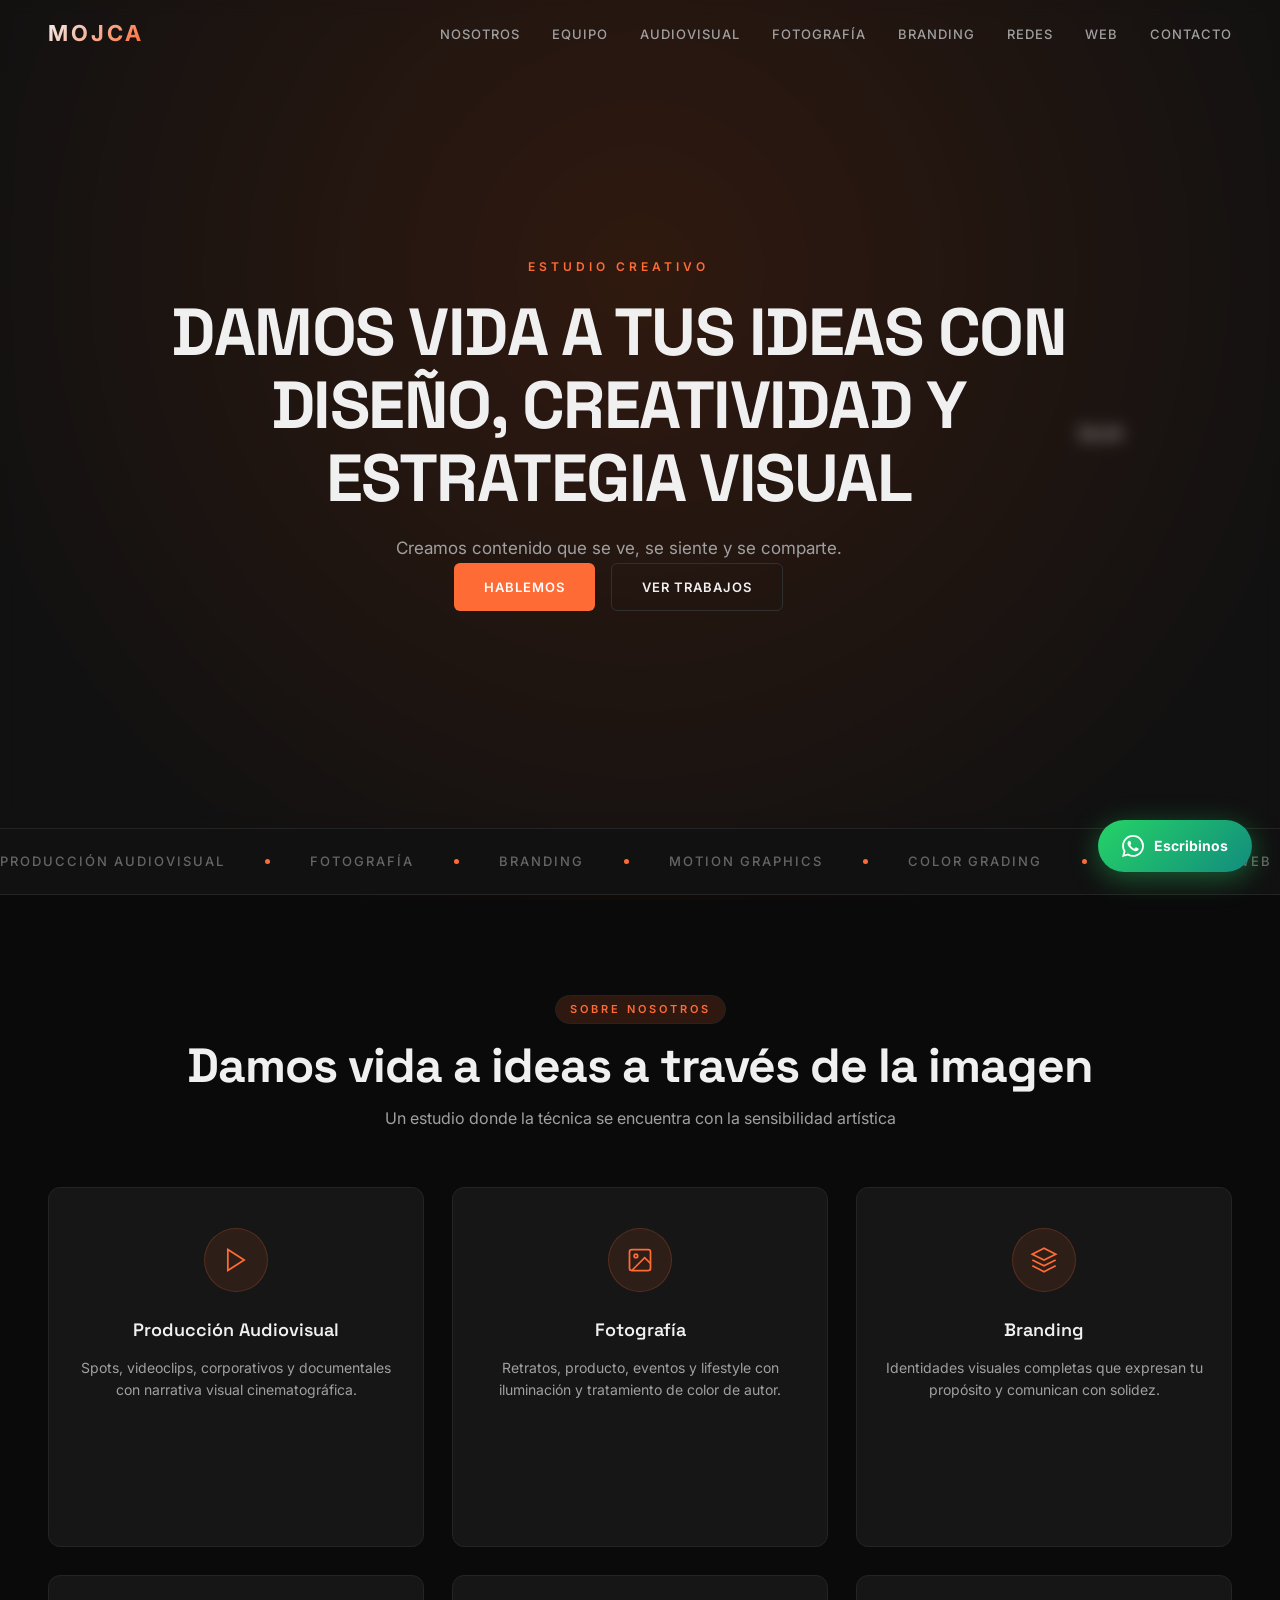
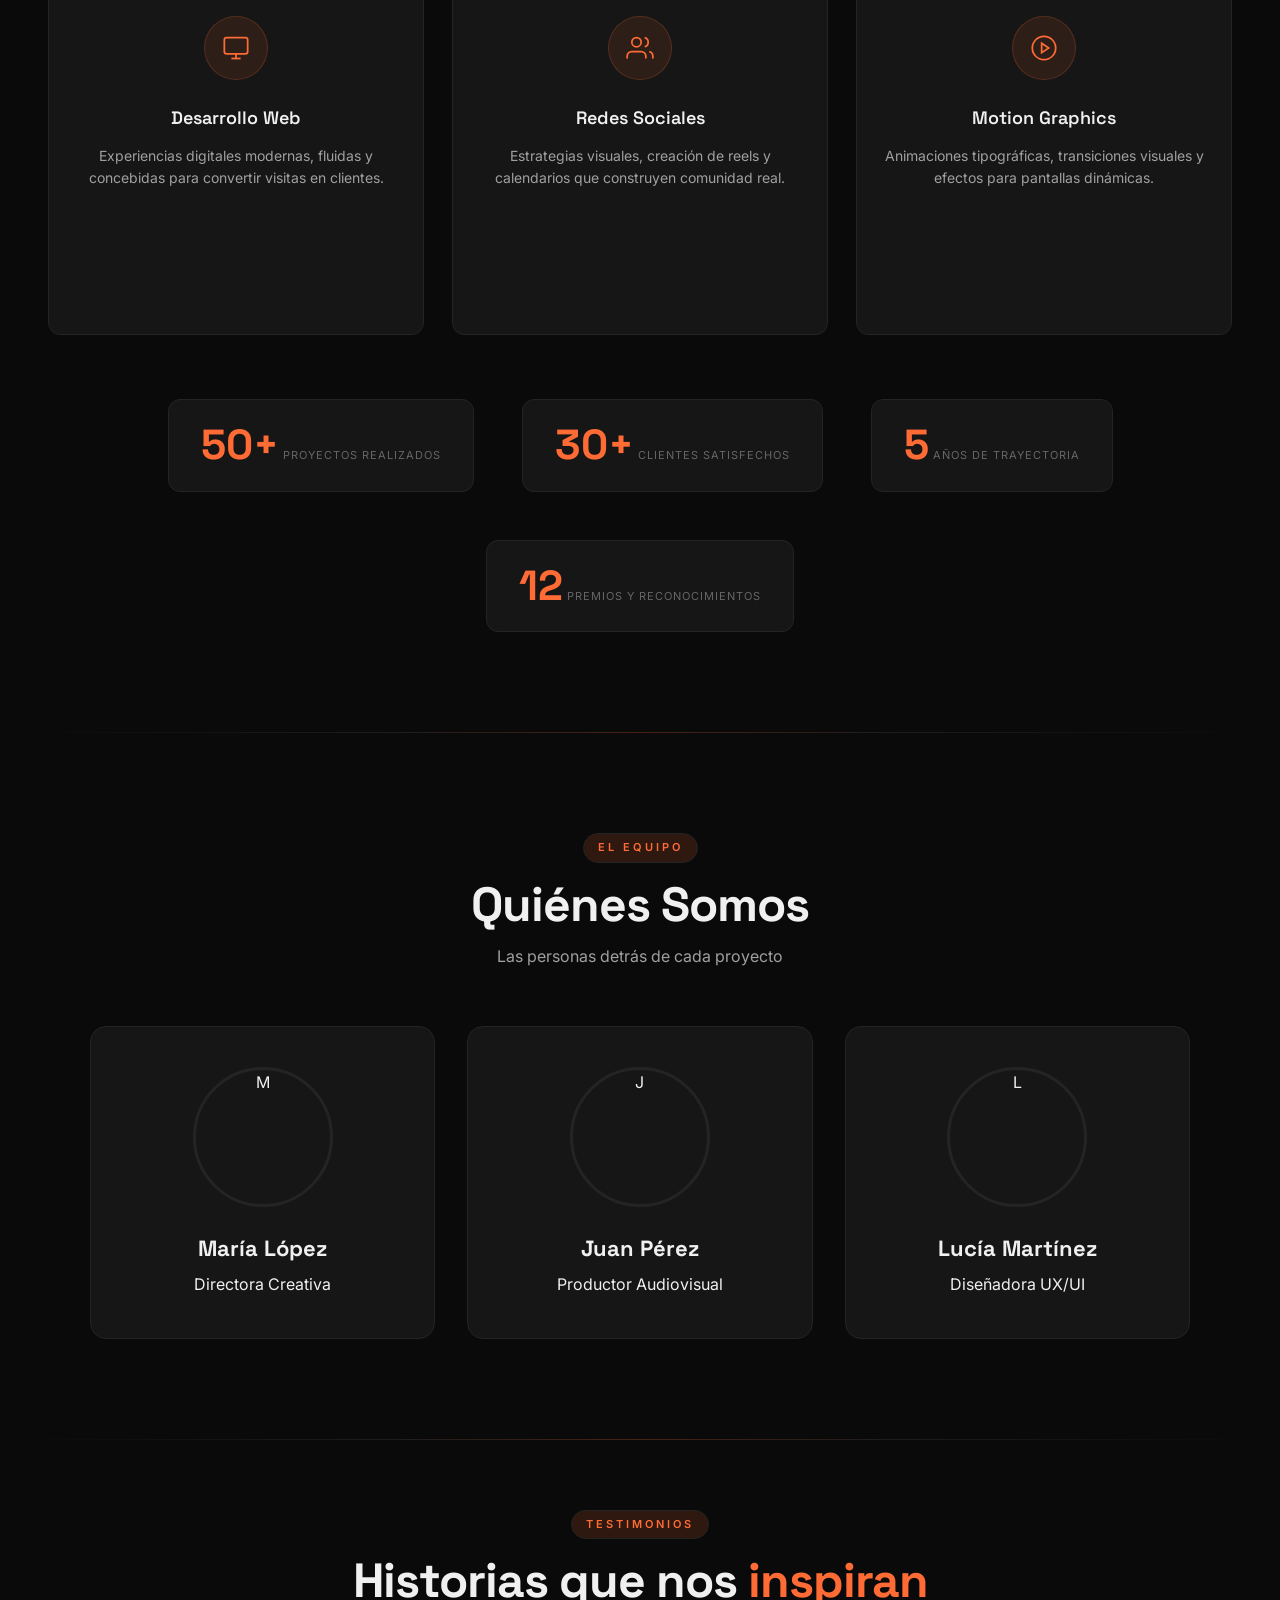
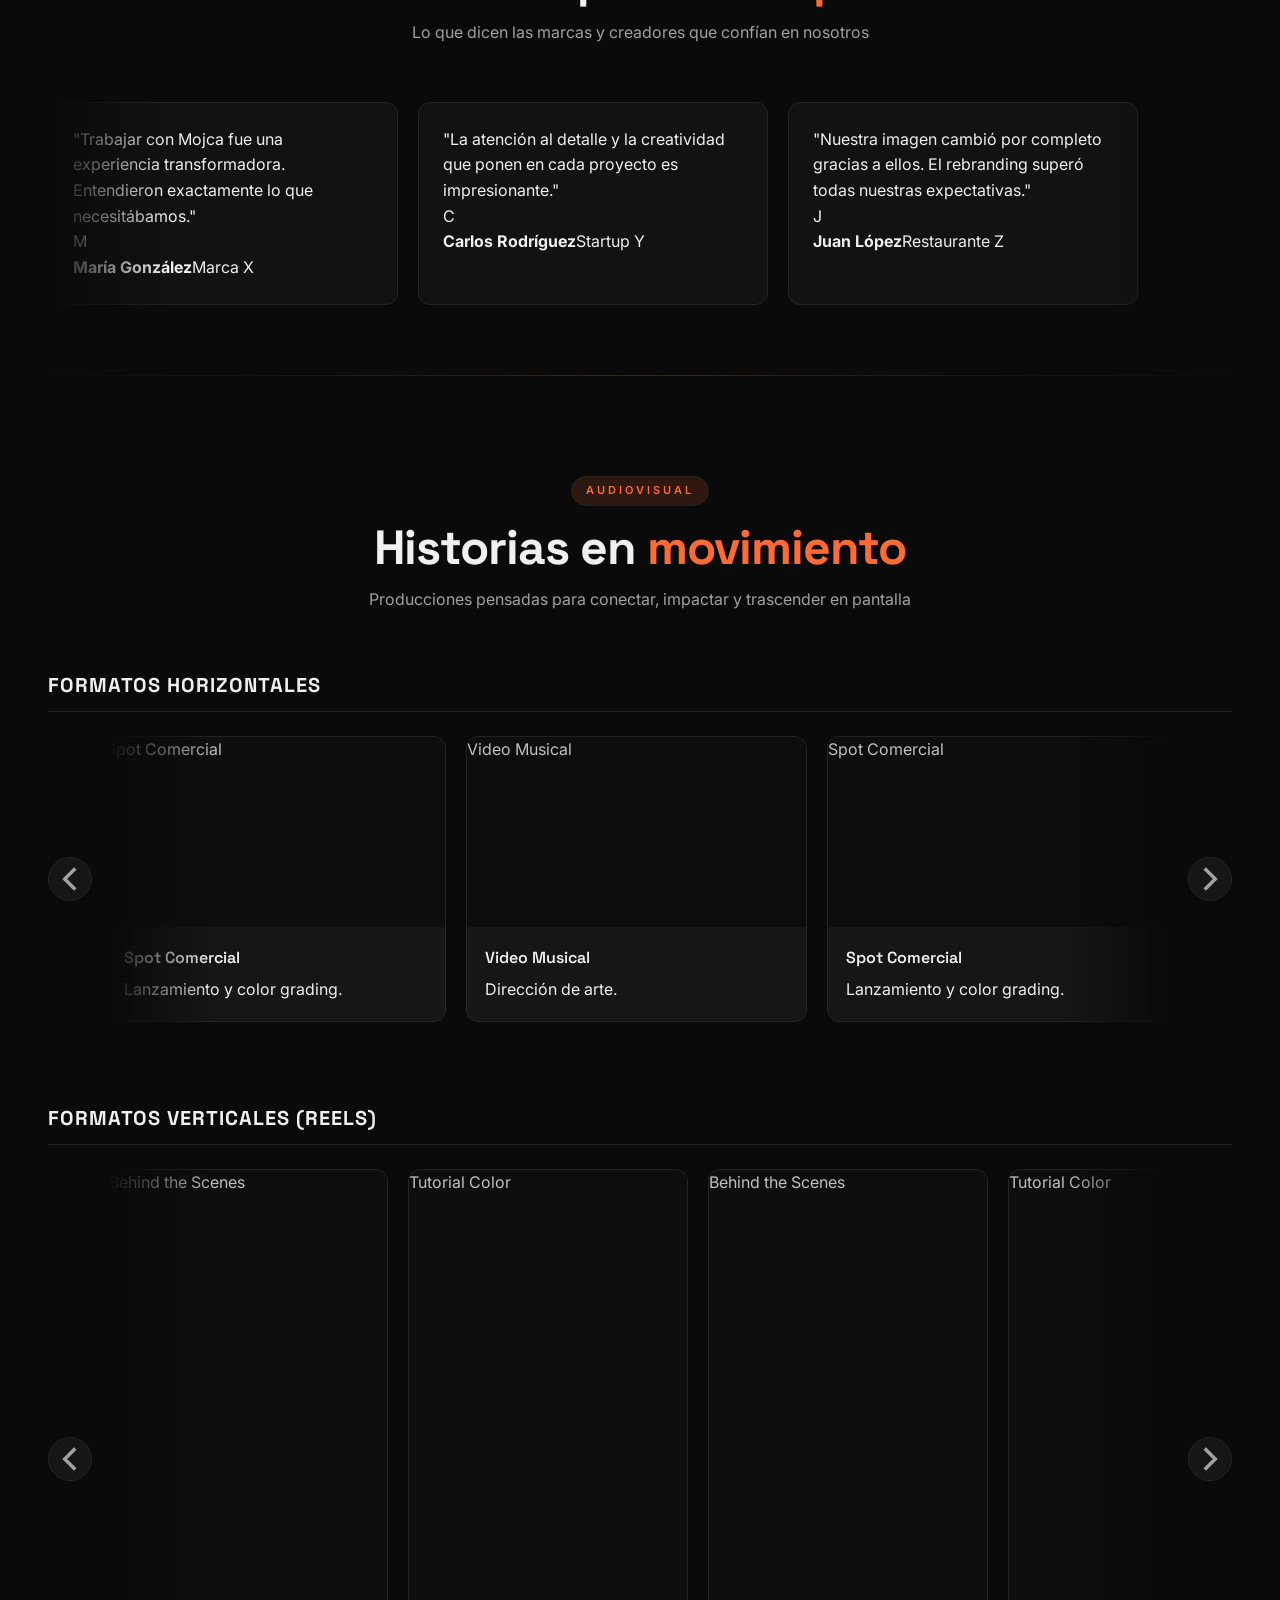
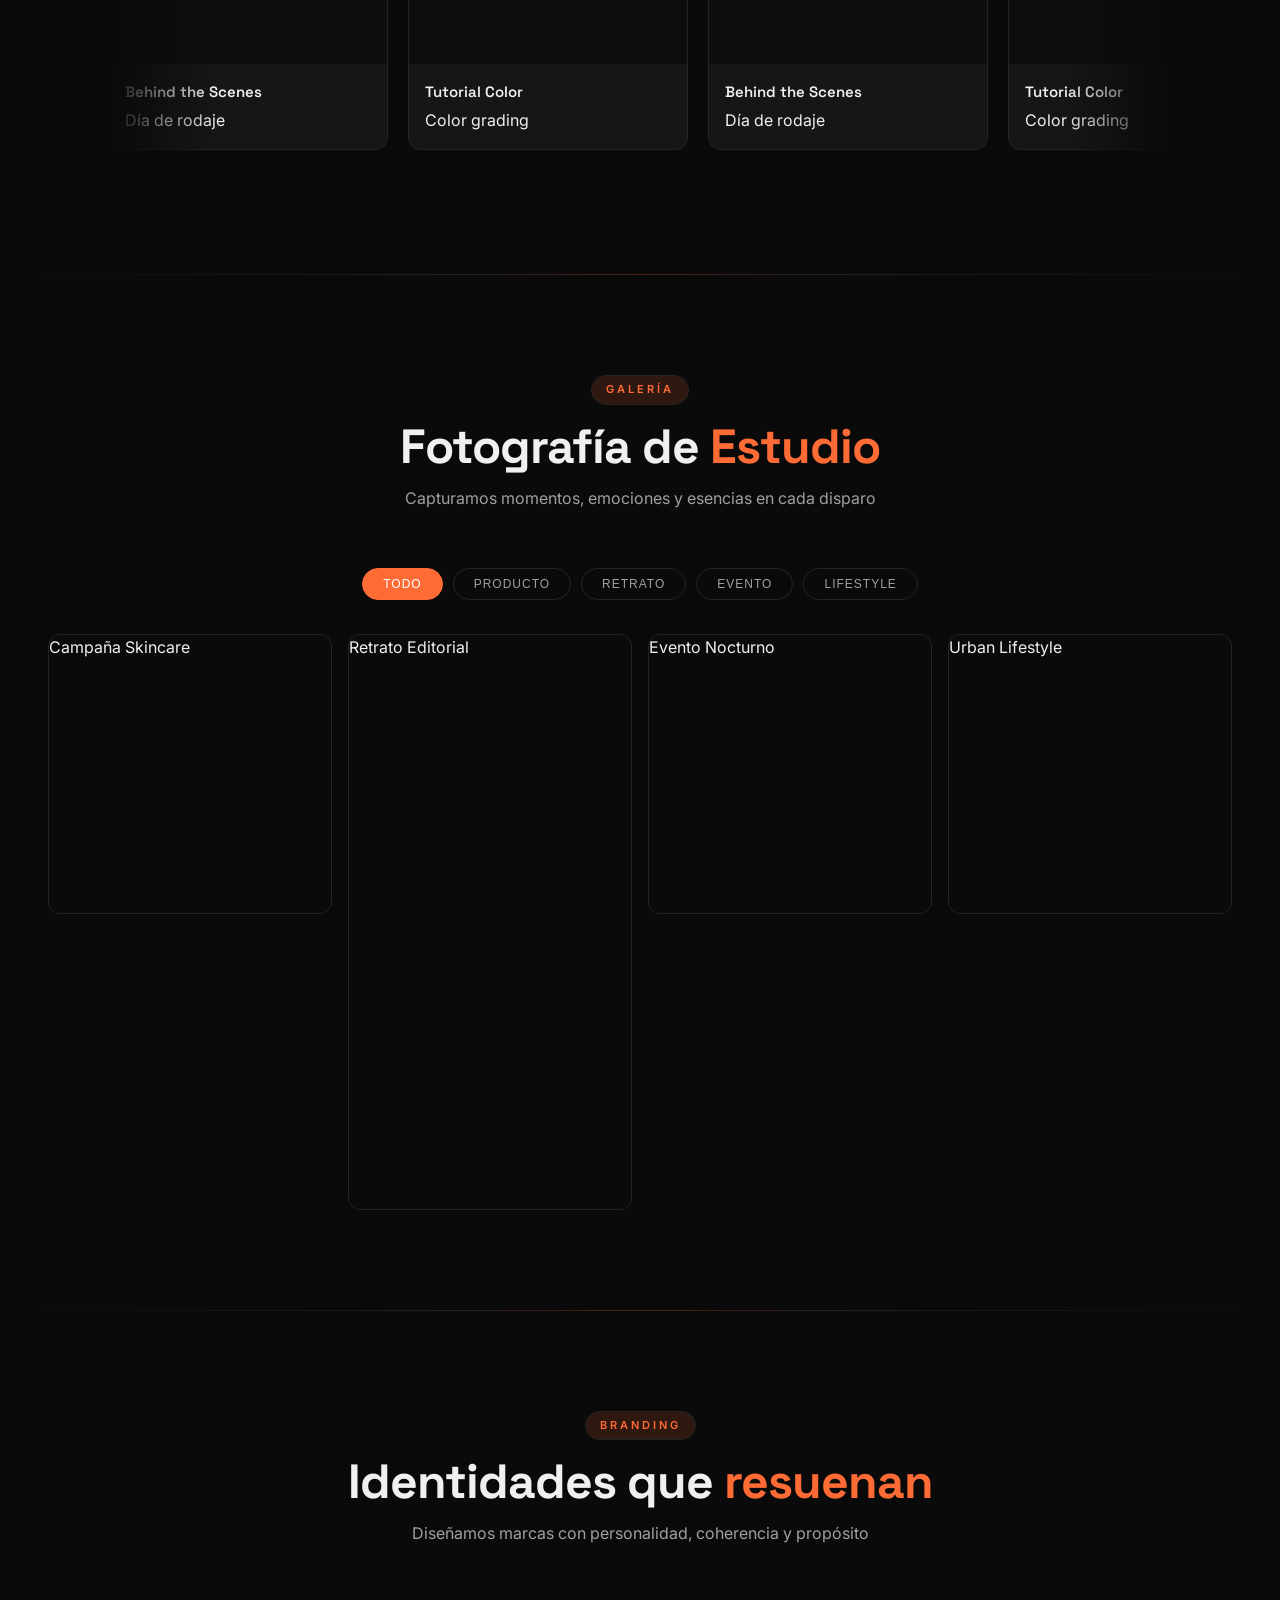
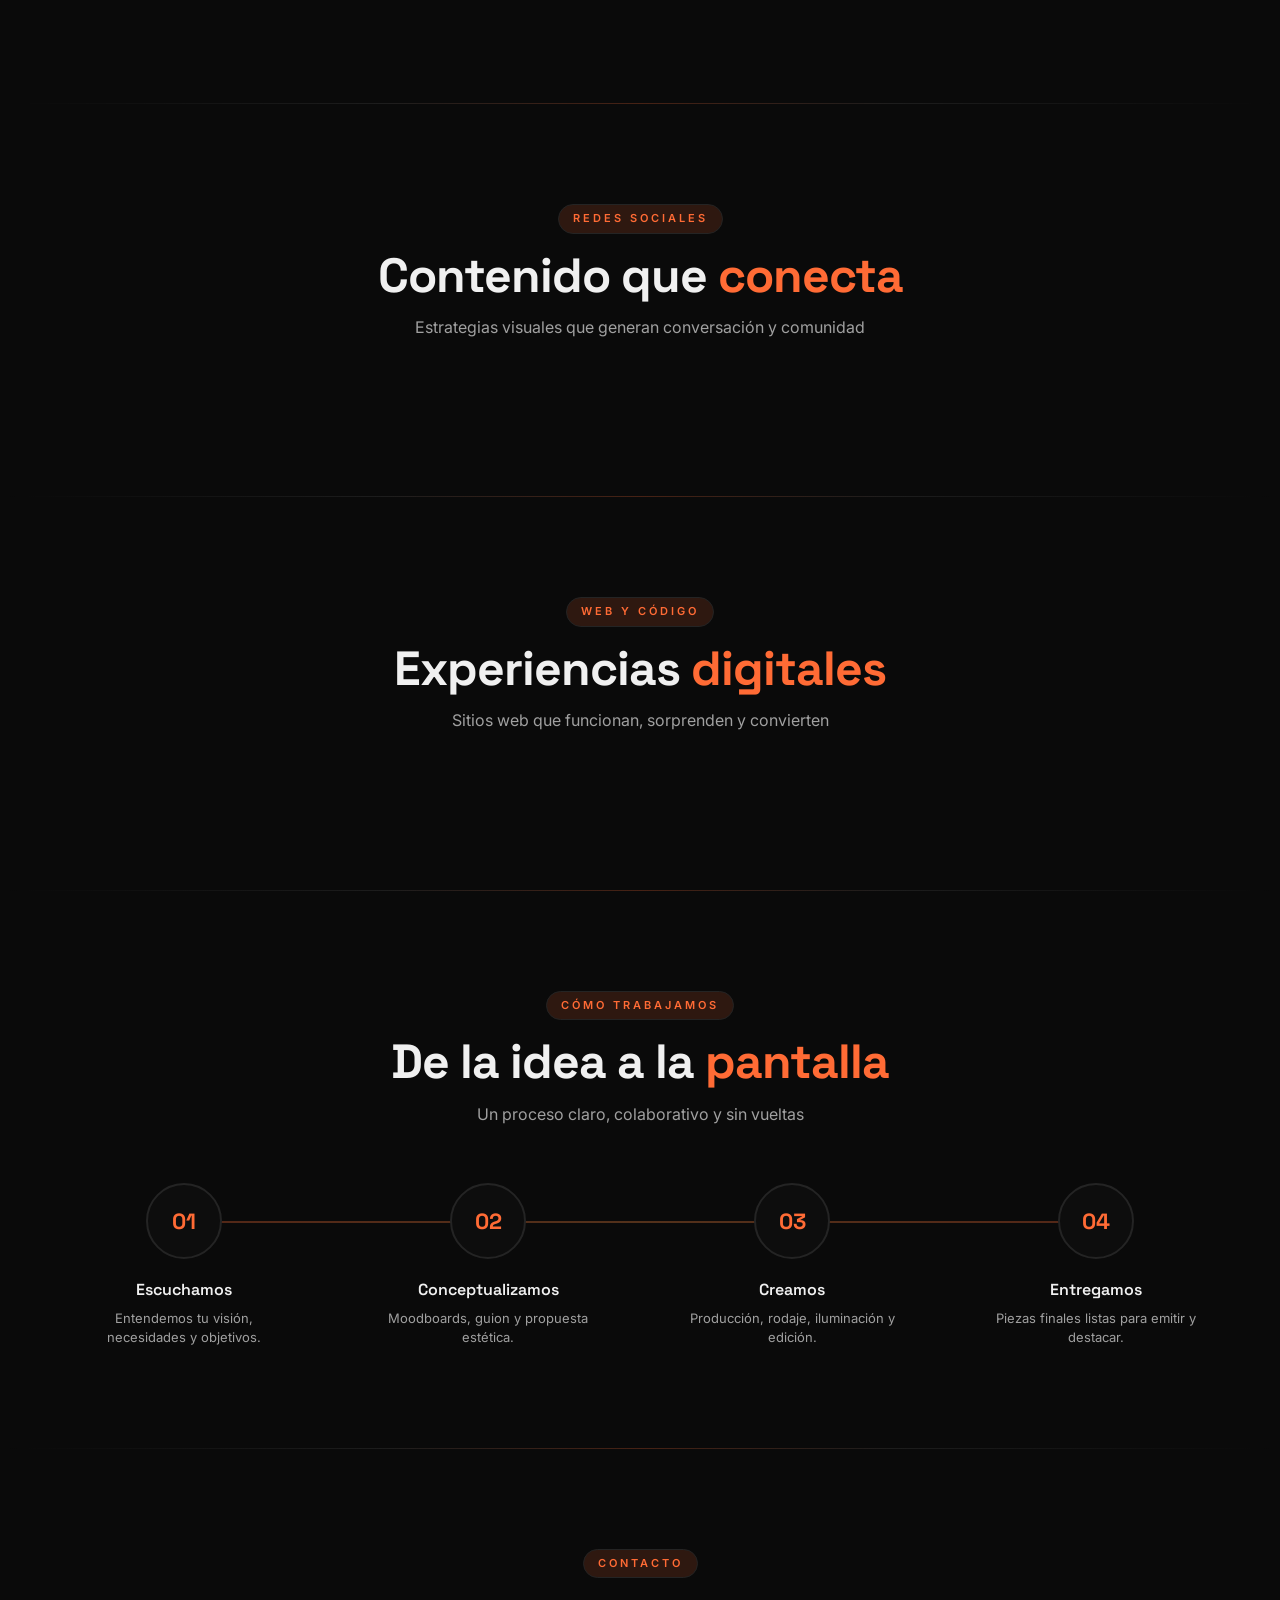
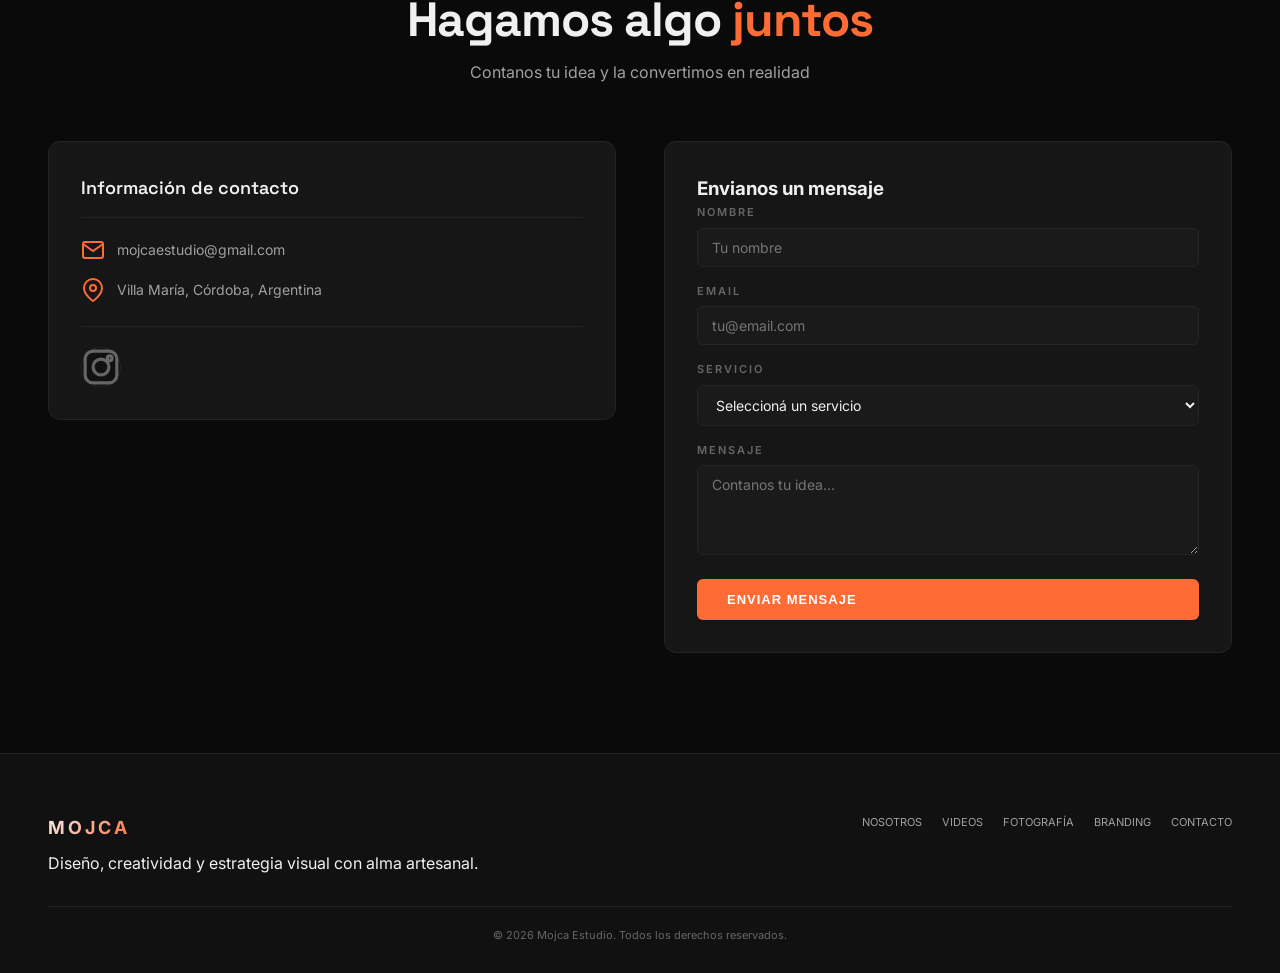
==== commit e8b470e7: "Update index.html" ====
--- a/index.html
+++ b/index.html
@@ -29,10 +29,11 @@
         <ul class="nav-links" id="navLinks">
             <li><a href="#sobre">Nosotros</a></li>
             <li><a href="#quienes-somos">Equipo</a></li>
-            <li><a href="#videos">Videos</a></li>
-            <li><a href="#reels">Reels</a></li>
+            <li><a href="#videos">Audiovisual</a></li>
             <li><a href="#fotos">Fotografía</a></li>
             <li><a href="#branding">Branding</a></li>
+            <li><a href="#redes">Redes</a></li>
+            <li><a href="#webdev">Web</a></li>
             <li><a href="#contacto">Contacto</a></li>
         </ul>
         <button class="nav-toggle" id="navToggle" aria-label="Menu">
@@ -61,18 +62,7 @@
 
 <div class="marquee-section">
     <div class="marquee-track" id="marqueeTrack">
-        <span>Producción Audiovisual</span><span class="marquee-dot"></span>
-        <span>Fotografía</span><span class="marquee-dot"></span>
-        <span>Branding</span><span class="marquee-dot"></span>
-        <span>Motion Graphics</span><span class="marquee-dot"></span>
-        <span>Color Grading</span><span class="marquee-dot"></span>
-        <span>Desarrollo Web</span><span class="marquee-dot"></span>
-        <span>Producción Audiovisual</span><span class="marquee-dot"></span>
-        <span>Fotografía</span><span class="marquee-dot"></span>
-        <span>Branding</span><span class="marquee-dot"></span>
-        <span>Motion Graphics</span><span class="marquee-dot"></span>
-        <span>Color Grading</span><span class="marquee-dot"></span>
-        <span>Desarrollo Web</span><span class="marquee-dot"></span>
+        <!-- JS inyecta el contenido infinito aquí -->
     </div>
 </div>
 
@@ -189,6 +179,7 @@
 
 <div class="section-divider"></div>
 
+<!-- SECCIÓN AUDIOVISUAL UNIFICADA -->
 <section class="section section-bg" data-bg="olive" id="videos">
     <div class="container-wide">
         <div class="section-header scroll-reveal">
@@ -196,26 +187,20 @@
             <h2 class="section-title">Historias en <em>movimiento</em></h2>
             <p class="section-subtitle">Producciones pensadas para conectar, impactar y trascender en pantalla</p>
         </div>
+        
+        <!-- Carrusel Horizontales -->
         <div class="carousel-section">
+            <h3 class="sub-section-title scroll-reveal">Formatos Horizontales</h3>
             <div class="carousel-outer">
                 <button class="carousel-btn prev" aria-label="Anterior"><svg viewBox="0 0 24 24" fill="none" stroke="currentColor" stroke-width="2"><polyline points="15 18 9 12 15 6"/></svg></button>
                 <div class="carousel-track-wrapper"><div class="carousel-track" id="carousel-horizontal"></div></div>
                 <button class="carousel-btn next" aria-label="Siguiente"><svg viewBox="0 0 24 24" fill="none" stroke="currentColor" stroke-width="2"><polyline points="9 18 15 12 9 6"/></svg></button>
             </div>
         </div>
-    </div>
-</section>
-
-<div class="section-divider"></div>
-
-<section class="section section-bg" data-bg="wine" id="reels">
-    <div class="container-wide">
-        <div class="section-header scroll-reveal">
-            <span class="section-tag">Formatos Verticales</span>
-            <h2 class="section-title">Reels y <em>Shorts</em></h2>
-            <p class="section-subtitle">Ritmo dinámico, ganchos visuales y contenido listo para el scroll</p>
-        </div>
-        <div class="carousel-section">
+
+        <!-- Carrusel Reels -->
+        <div class="carousel-section" id="reels" style="margin-top: 80px;">
+            <h3 class="sub-section-title scroll-reveal">Formatos Verticales (Reels)</h3>
             <div class="carousel-outer">
                 <button class="carousel-btn prev" aria-label="Anterior"><svg viewBox="0 0 24 24" fill="none" stroke="currentColor" stroke-width="2"><polyline points="15 18 9 12 15 6"/></svg></button>
                 <div class="carousel-track-wrapper"><div class="carousel-track vertical" id="carousel-vertical"></div></div>
@@ -245,16 +230,17 @@
     </div>
 </section>
 
-<div class="photo-modal" id="photoModal">
-    <button class="photo-modal-close" id="photoModalClose">&times;</button>
-    <div class="photo-modal-container" id="photoModalContainer">
-        <div class="photo-modal-img-wrap">
-            <img id="photoModalImg" src="" alt="Foto ampliada">
-        </div>
-        <div class="photo-modal-info" id="photoModalInfo">
-            <span class="modal-tag" id="photoModalTag"></span>
-            <h3 id="photoModalTitle"></h3>
-            <p id="photoModalDesc"></p>
+<!-- MODAL UNIFICADO PARA VIDEOS Y FOTOS (Pantalla Completa) -->
+<div class="media-modal" id="mediaModal">
+    <button class="media-modal-close" id="mediaModalClose">&times;</button>
+    <div class="media-modal-container" id="mediaModalContainer">
+        <div class="media-modal-content" id="mediaModalContent">
+            <!-- JS inyecta el video interactivo o foto aquí -->
+        </div>
+        <div class="media-modal-info" id="mediaModalInfo">
+            <span class="modal-tag" id="mediaModalTag"></span>
+            <h3 id="mediaModalTitle"></h3>
+            <p id="mediaModalDesc"></p>
         </div>
     </div>
 </div>
--- a/style.css
+++ b/style.css
@@ -41,7 +41,16 @@
 a { color: inherit; text-decoration: none; }
 img { max-width: 100%; display: block; }
 
-/* Transición fluida de fondo */
+/* Protección de media */
+video, img {
+    -webkit-user-select: none;
+    -moz-user-select: none;
+    -ms-user-select: none;
+    user-select: none;
+    -webkit-user-drag: none;
+}
+
+/* Transición de fondo fluida sin cortes rectos */
 .bg-gradient-layer { position: fixed; inset: 0; z-index: -2; pointer-events: none; background: #0a0a0a; }
 .bg-color-plate { position: absolute; inset: 0; opacity: 0; transition: opacity 1s cubic-bezier(0.4, 0, 0.2, 1); }
 .bg-color-plate.plate-warm { background: radial-gradient(circle at 50% 30%, #2a1208 0%, #0a0a0a 80%); }
@@ -49,12 +58,13 @@
 .bg-color-plate.plate-terracotta { background: radial-gradient(circle at 50% 30%, #2e0d04 0%, #0a0a0a 80%); }
 .bg-color-plate.plate-olive { background: radial-gradient(circle at 50% 30%, #0d210b 0%, #0a0a0a 80%); }
 .bg-color-plate.plate-wine { background: radial-gradient(circle at 50% 30%, #2b0404 0%, #0a0a0a 80%); }
+.bg-color-plate.plate-steel { background: radial-gradient(circle at 50% 30%, #161c24 0%, #0a0a0a 80%); }
 .bg-color-plate.active { opacity: 1; }
 
 .container-wide { width: 100%; max-width: 1800px; margin: 0 auto; padding: 0 48px; }
 @media (min-width: 1921px) { .container-wide { padding: 0 80px; } }
 
-/* Separador sutil */
+/* Divisor sutil */
 .section-divider {
     width: 100%; height: 1px;
     background: linear-gradient(90deg, transparent 0%, rgba(255, 255, 255, 0.08) 30%, rgba(255, 107, 53, 0.25) 50%, rgba(255, 255, 255, 0.08) 70%, transparent 100%);
@@ -73,17 +83,25 @@
 .logo { font-family: var(--font-display); font-size: 22px; font-weight: 700; letter-spacing: 3px; }
 .logo-text { background: linear-gradient(135deg, var(--text-primary) 0%, var(--accent) 100%); -webkit-background-clip: text; -webkit-text-fill-color: transparent; }
 .nav-links { display: flex; list-style: none; gap: 32px; }
-.nav-links a { font-size: 13px; font-weight: 500; letter-spacing: 1px; text-transform: uppercase; color: var(--text-secondary); transition: var(--transition); }
+.nav-links a { font-size: 13px; font-weight: 500; letter-spacing: 1px; text-transform: uppercase; color: var(--text-secondary); transition: var(--transition); position: relative; padding-bottom: 4px; }
 .nav-links a:hover { color: var(--accent); }
-.nav-toggle { display: none; flex-direction: column; gap: 5px; background: none; border: none; cursor: pointer; padding: 4px; }
+.nav-toggle { display: none; flex-direction: column; gap: 5px; background: none; border: none; cursor: pointer; padding: 4px; z-index: 1001; }
 .nav-toggle span { display: block; width: 24px; height: 2px; background: var(--text-primary); }
 
-/* Hero */
+/* Hero y Video Corrección de Formato */
 .hero { position: relative; min-height: 92vh; display: flex; align-items: center; justify-content: center; overflow: hidden; padding: 100px 24px 60px; }
-.hero-video-bg { position: absolute; inset: 0; z-index: 0; pointer-events: none; }
-.hero-video-bg iframe, .hero-video-bg video { position: absolute; top: 50%; left: 50%; width: 100vw; height: 56.25vw; min-height: 100vh; min-width: 177.77vh; transform: translate(-50%, -50%) scale(1.35); object-fit: cover; }
+.hero-video-bg { position: absolute; inset: 0; z-index: 0; pointer-events: none; overflow: hidden; }
+.hero-video-bg iframe, .hero-video-bg video {
+    position: absolute;
+    top: 50%; left: 50%;
+    width: 100vw; height: 56.25vw; /* Ratio estricto 16:9 */
+    min-height: 100vh; min-width: 177.77vh;
+    transform: translate(-50%, -50%) scale(1.15); /* Scale oculta controles o bordes negros */
+    object-fit: cover;
+    border: none;
+}
 .hero-video-overlay { position: absolute; inset: 0; z-index: 1; background: rgba(10, 10, 10, 0.45); }
-.hero-glass { position: absolute; inset: 0; z-index: 1; pointer-events: none; background: rgba(255, 255, 255, 0.03); backdrop-filter: blur(12px); }
+.hero-glass { position: absolute; inset: 0; z-index: 1; pointer-events: none; background: rgba(255, 255, 255, 0.03); backdrop-filter: blur(8px); }
 .hero-content { position: relative; z-index: 2; text-align: center; max-width: 920px; }
 .hero-label { font-size: 12px; font-weight: 600; letter-spacing: 4px; text-transform: uppercase; color: var(--accent); margin-bottom: 20px; }
 .hero-title { font-family: var(--font-display); font-size: clamp(34px, 5.2vw, 68px); font-weight: 700; line-height: 1.1; margin-bottom: 20px; letter-spacing: -1.5px; }
@@ -98,73 +116,89 @@
 .btn-outline:hover { border-color: var(--accent); color: var(--accent); background: var(--accent-glow); }
 .btn-full { width: 100%; }
 
-/* Secciones Generales */
-.section { padding: 80px 0; position: relative; }
-.section-header { margin-bottom: 48px; text-align: center; }
+/* Secciones Generales (Más espaciadas) */
+.section { padding: 100px 0; position: relative; }
+.section-header { margin-bottom: 56px; text-align: center; }
 .section-tag { display: inline-block; font-size: 11px; font-weight: 600; letter-spacing: 3px; text-transform: uppercase; color: var(--accent); margin-bottom: 14px; padding: 5px 14px; border: 1px solid var(--border); border-radius: 20px; background: var(--accent-glow); }
 .section-title { font-family: var(--font-display); font-size: clamp(28px, 4vw, 48px); font-weight: 700; line-height: 1.15; letter-spacing: -1px; margin-bottom: 12px; }
 .section-title em { color: var(--accent); font-style: normal; }
 .section-subtitle { font-size: 16px; color: var(--text-secondary); max-width: 620px; margin: 0 auto; }
-
-/* Grid de Servicios Horizontales Apilados */
-.servicios-grid { display: flex; flex-direction: column; gap: 16px; max-width: 980px; margin: 0 auto 48px auto; }
-.servicio-card { background: var(--bg-card); border: 1px solid var(--border); border-radius: var(--radius-md); padding: 22px 30px; transition: var(--transition); position: relative; display: flex; align-items: center; gap: 24px; }
-.servicio-card::before { content: ''; position: absolute; top: 0; left: 0; bottom: 0; width: 3px; background: linear-gradient(180deg, var(--accent), transparent); opacity: 0; transition: opacity 0.25s ease; }
-.servicio-card:hover::before { opacity: 1; }
-.servicio-card:hover { transform: translateX(6px); border-color: var(--border-hover); }
-.servicio-icon { width: 52px; height: 52px; border-radius: 12px; background: rgba(255,107,53,0.1); border: 1px solid rgba(255,107,53,0.2); display: flex; align-items: center; justify-content: center; flex-shrink: 0; }
-.servicio-icon svg { width: 24px; height: 24px; color: var(--accent); }
-.servicio-content { flex: 1; }
-.servicio-content h3 { font-family: var(--font-display); font-size: 17px; font-weight: 600; margin-bottom: 4px; }
-.servicio-content p { font-size: 14px; color: var(--text-secondary); line-height: 1.5; margin: 0; }
-.servicio-bar { width: 110px; height: 4px; background: var(--bg-input); border-radius: 2px; overflow: hidden; flex-shrink: 0; }
-.servicio-bar-fill { height: 100%; background: var(--accent); width: 0; transition: width 1.2s cubic-bezier(0.25, 0.46, 0.45, 0.94); }
-.servicio-card.revealed .servicio-bar-fill { width: var(--width); }
-
-.sobre-stats { display: flex; gap: 24px; justify-content: center; flex-wrap: wrap; }
-.stat { text-align: center; padding: 20px 28px; background: var(--bg-card); border: 1px solid var(--border); border-radius: var(--radius-md); min-width: 160px; transition: var(--transition); }
-.stat:hover { border-color: var(--accent); transform: translateY(-3px); }
-.stat-num { font-family: var(--font-display); font-size: 40px; font-weight: 700; color: var(--accent); line-height: 1; margin-bottom: 6px; }
+.sub-section-title { font-family: var(--font-display); font-size: 20px; color: var(--text-primary); border-bottom: 1px solid var(--border); padding-bottom: 10px; margin-bottom: 24px; text-transform: uppercase; letter-spacing: 1px; }
+
+/* Grid de Servicios - Rectángulos Verticales 3 y 3 */
+.servicios-grid { display: grid; grid-template-columns: repeat(3, 1fr); gap: 28px; margin-bottom: 64px; }
+.servicio-card { background: var(--bg-card); border: 1px solid var(--border); border-radius: var(--radius-md); padding: 40px 24px; transition: var(--transition); position: relative; display: flex; flex-direction: column; align-items: center; text-align: center; justify-content: flex-start; min-height: 360px; }
+.servicio-card::before { content: ''; position: absolute; bottom: 0; left: 0; right: 0; height: 3px; background: linear-gradient(90deg, transparent, var(--accent), transparent); transform: scaleX(0); transition: transform 0.5s ease; }
+.servicio-card:hover::before { transform: scaleX(1); }
+.servicio-card:hover { transform: translateY(-6px); border-color: var(--border-hover); box-shadow: var(--shadow-md); }
+.servicio-icon { width: 64px; height: 64px; border-radius: 50%; background: rgba(255,107,53,0.1); border: 1px solid rgba(255,107,53,0.2); display: flex; align-items: center; justify-content: center; margin-bottom: 24px; transition: var(--transition); flex-shrink: 0; }
+.servicio-icon svg { width: 28px; height: 28px; color: var(--accent); }
+.servicio-content { flex: 1; display: flex; flex-direction: column; }
+.servicio-content h3 { font-family: var(--font-display); font-size: 18px; font-weight: 600; color: var(--text-primary); margin-bottom: 12px; }
+.servicio-content p { font-size: 14px; color: var(--text-secondary); line-height: 1.6; margin: 0; flex-grow: 1; }
+
+.sobre-stats { display: flex; gap: 48px; justify-content: center; flex-wrap: wrap; }
+.stat { text-align: center; padding: 24px 32px; background: var(--bg-card); border: 1px solid var(--border); border-radius: var(--radius-md); min-width: 160px; transition: var(--transition); }
+.stat:hover { border-color: var(--accent); transform: translateY(-4px); }
+.stat-num { font-family: var(--font-display); font-size: 42px; font-weight: 700; color: var(--accent); line-height: 1; margin-bottom: 6px; }
 .stat-label { font-size: 11px; color: var(--text-muted); letter-spacing: 1px; text-transform: uppercase; }
 
-/* Carruseles (Evita Aplastamiento con Aspect-Ratio Absoluto) */
-.carousel-outer { position: relative; display: flex; align-items: center; gap: 16px; }
-.carousel-track-wrapper { overflow: hidden; flex: 1; border-radius: var(--radius-md); }
+/* Enmascarado de bordes para carruseles y testimonios (Fade edges) */
+.testimonios-track-wrapper,
+.carousel-track-wrapper {
+    overflow: hidden;
+    mask-image: linear-gradient(to right, transparent 0%, black 10%, black 90%, transparent 100%);
+    -webkit-mask-image: linear-gradient(to right, transparent 0%, black 10%, black 90%, transparent 100%);
+    border-radius: var(--radius-md);
+}
+
+/* Carruseles */
+.carousel-outer { position: relative; display: flex; align-items: center; gap: 16px; margin-bottom: 24px; }
 .carousel-track { display: flex; gap: 20px; transition: transform 0.5s cubic-bezier(0.25, 0.46, 0.45, 0.94); }
-.carousel-btn { width: 44px; height: 44px; border-radius: 50%; border: 1.5px solid var(--border); background: var(--bg-card); color: var(--text-secondary); cursor: pointer; display: flex; align-items: center; justify-content: center; transition: var(--transition); flex-shrink: 0; }
+.carousel-btn { width: 44px; height: 44px; border-radius: 50%; border: 1.5px solid var(--border); background: var(--bg-card); color: var(--text-secondary); cursor: pointer; display: flex; align-items: center; justify-content: center; transition: var(--transition); flex-shrink: 0; z-index: 10; }
 .carousel-btn:hover { border-color: var(--accent); color: var(--accent); }
 
-/* Videos Horizontales (3 por fila, 16:9 estricto) */
-.video-card-large { flex: 0 0 calc(33.333% - 14px); background: var(--bg-card); border: 1px solid var(--border); border-radius: var(--radius-md); overflow: hidden; transition: var(--transition); }
+/* Videos Horizontales y Reels Autoplay */
+.video-card-large { flex: 0 0 calc(33.333% - 14px); background: var(--bg-card); border: 1px solid var(--border); border-radius: var(--radius-md); overflow: hidden; transition: var(--transition); display: flex; flex-direction: column; cursor: pointer; }
 .video-card-large:hover { transform: translateY(-4px); border-color: var(--border-hover); }
-.video-thumb-large { position: relative; width: 100%; aspect-ratio: 16/9; background: var(--bg-elevated); }
+.video-thumb-large { position: relative; width: 100%; aspect-ratio: 16/9; background: var(--bg-elevated); flex-shrink: 0; pointer-events: none; }
 .video-thumb-large video, .video-thumb-large img, .video-thumb-large iframe { position: absolute; inset: 0; width: 100%; height: 100%; object-fit: cover; border: none; }
-.video-play-overlay { position: absolute; inset: 0; display: flex; align-items: center; justify-content: center; background: rgba(0, 0, 0, 0.35); transition: var(--transition); cursor: pointer; z-index: 10; }
-.play-circle { width: 50px; height: 50px; border-radius: 50%; background: rgba(255, 255, 255, 0.95); display: flex; align-items: center; justify-content: center; }
+.video-play-overlay { position: absolute; inset: 0; display: flex; align-items: center; justify-content: center; background: rgba(0, 0, 0, 0.2); transition: var(--transition); z-index: 10; pointer-events: none; }
+.play-circle { width: 50px; height: 50px; border-radius: 50%; background: rgba(255, 255, 255, 0.95); display: flex; align-items: center; justify-content: center; opacity: 0; transform: scale(0.8); transition: var(--transition); }
+.video-card-large:hover .play-circle { opacity: 1; transform: scale(1); }
 .play-circle svg { width: 18px; height: 18px; color: var(--bg); margin-left: 2px; }
-.video-meta { padding: 18px; }
-.video-meta h4 { font-family: var(--font-display); font-size: 16px; font-weight: 600; margin-bottom: 6px; }
-.video-meta p { font-size: 13px; color: var(--text-secondary); line-height: 1.5; margin-bottom: 12px; }
-.video-metrics { display: flex; gap: 12px; align-items: center; font-size: 11px; color: var(--text-muted); }
-.metric.tag { padding: 3px 10px; border-radius: 20px; background: var(--accent-glow); color: var(--accent); font-weight: 600; text-transform: uppercase; }
-
-/* Reels (1 vertical estricto 9:16) */
+.video-meta { padding: 18px; flex-grow: 1; display: flex; flex-direction: column; }
+.video-meta h4 { font-family: var(--font-display); font-size: 16px; font-weight: 600; margin-bottom: 6px; color: var(--text-primary); }
+
 .carousel-track.vertical .video-card-vertical { flex: 0 0 280px; }
-.video-card-vertical { background: var(--bg-card); border: 1px solid var(--border); border-radius: var(--radius-md); overflow: hidden; transition: var(--transition); }
+.video-card-vertical { background: var(--bg-card); border: 1px solid var(--border); border-radius: var(--radius-md); overflow: hidden; transition: var(--transition); display: flex; flex-direction: column; cursor: pointer; }
 .video-card-vertical:hover { transform: translateY(-4px); border-color: var(--border-hover); }
-.video-thumb-vertical { position: relative; width: 100%; aspect-ratio: 9/16; background: var(--bg-elevated); }
+.video-thumb-vertical { position: relative; width: 100%; aspect-ratio: 9/16; background: var(--bg-elevated); flex-shrink: 0; min-height: 400px; pointer-events: none; }
 .video-thumb-vertical video, .video-thumb-vertical img, .video-thumb-vertical iframe { position: absolute; inset: 0; width: 100%; height: 100%; object-fit: cover; border: none; }
-.play-circle-small { width: 46px; height: 46px; border-radius: 50%; background: rgba(255, 255, 255, 0.95); display: flex; align-items: center; justify-content: center; }
+.play-circle-small { width: 46px; height: 46px; border-radius: 50%; background: rgba(255, 255, 255, 0.95); display: flex; align-items: center; justify-content: center; opacity: 0; transform: scale(0.8); transition: var(--transition); }
+.video-card-vertical:hover .play-circle-small { opacity: 1; transform: scale(1); }
 .play-circle-small svg { width: 16px; height: 16px; color: var(--bg); margin-left: 2px; }
-.video-meta-v { padding: 16px; }
-.video-meta-v h4 { font-family: var(--font-display); font-size: 15px; font-weight: 600; margin-bottom: 4px; }
-.video-meta-v p { font-size: 13px; color: var(--text-muted); }
+.video-meta-v { padding: 16px; flex-grow: 1; }
+.video-meta-v h4 { font-family: var(--font-display); font-size: 15px; font-weight: 600; margin-bottom: 4px; color: var(--text-primary); }
+
+/* Modal General para Videos y Fotos */
+.media-modal { position: fixed; inset: 0; z-index: 10000; background: rgba(0, 0, 0, 0.92); backdrop-filter: blur(10px); display: none; align-items: center; justify-content: center; padding: 20px; opacity: 0; transition: opacity 0.3s ease; }
+.media-modal.active { display: flex; opacity: 1; }
+.media-modal-container { position: relative; display: flex; max-width: 1400px; width: 100%; max-height: 90vh; align-items: center; justify-content: center; gap: 28px; }
+.media-modal-content { flex: 1; height: 85vh; border-radius: var(--radius-md); box-shadow: 0 16px 50px rgba(0,0,0,0.85); overflow: hidden; position: relative; background: #000; display: flex; align-items: center; justify-content: center; }
+.media-modal-content img { max-height: 85vh; max-width: 100%; object-fit: contain; }
+.media-modal-content iframe, .media-modal-content video { width: 100%; height: 100%; border: none; }
+.media-modal-info { width: 320px; background: rgba(255, 255, 255, 0.04); border: 1px solid rgba(255, 255, 255, 0.1); border-radius: var(--radius-md); padding: 26px; display: flex; flex-direction: column; gap: 12px; }
+.media-modal-info h3 { font-family: var(--font-display); font-size: 19px; color: var(--text-primary); }
+.media-modal-info .modal-tag { display: inline-block; padding: 4px 10px; border-radius: 4px; background: var(--accent-glow); color: var(--accent); font-size: 11px; text-transform: uppercase; font-weight: 600; width: fit-content; }
+.media-modal-info p { font-size: 14px; color: var(--text-secondary); line-height: 1.6; }
+.media-modal-close { position: absolute; top: 20px; right: 28px; width: 42px; height: 42px; border-radius: 50%; background: rgba(255, 255, 255, 0.1); border: 1px solid rgba(255, 255, 255, 0.15); color: #fff; font-size: 22px; cursor: pointer; display: flex; align-items: center; justify-content: center; z-index: 10001; transition: var(--transition); }
+.media-modal-close:hover { background: var(--accent); transform: rotate(90deg); }
 
 /* Galería Grid */
 .gallery-filter { display: flex; gap: 10px; margin-bottom: 34px; flex-wrap: wrap; justify-content: center; }
 .filter-btn { padding: 8px 20px; font-size: 12px; font-weight: 500; letter-spacing: 1px; text-transform: uppercase; border-radius: 24px; border: 1.5px solid var(--border); background: transparent; color: var(--text-secondary); cursor: pointer; transition: var(--transition); }
 .filter-btn:hover, .filter-btn.active { background: var(--accent); color: #fff; border-color: var(--accent); }
-
 .photo-grid { display: grid; grid-template-columns: repeat(4, 1fr); grid-auto-rows: 280px; grid-auto-flow: dense; gap: 16px; }
 .photo-item { position: relative; border-radius: var(--radius-md); overflow: hidden; border: 1px solid var(--border); cursor: pointer; transition: var(--transition); }
 .photo-item.size-1x1 { grid-column: span 1; grid-row: span 1; }
@@ -173,37 +207,46 @@
 .photo-item.size-2x2 { grid-column: span 2; grid-row: span 2; }
 .photo-item:hover { transform: translateY(-4px); border-color: var(--border-hover); }
 .photo-frame { width: 100%; height: 100%; }
-.photo-frame img { width: 100%; height: 100%; object-fit: cover; }
+.photo-frame img { position:absolute; inset:0; width: 100%; height: 100%; object-fit: cover; }
 .photo-overlay { position: absolute; inset: 0; background: linear-gradient(0deg, rgba(0,0,0,0.85) 0%, transparent 60%); display: flex; flex-direction: column; justify-content: flex-end; padding: 18px; opacity: 0; transition: var(--transition); }
 .photo-item:hover .photo-overlay { opacity: 1; }
 .photo-overlay h4 { font-family: var(--font-display); font-size: 15px; font-weight: 600; color: var(--text-primary); }
 .photo-overlay p { font-size: 12px; color: var(--text-secondary); text-transform: capitalize; }
 
-/* Modal Lightbox (Fondo desenfocado y ficha lateral) */
-.photo-modal { position: fixed; inset: 0; z-index: 10000; background: rgba(0, 0, 0, 0.88); backdrop-filter: blur(16px); -webkit-backdrop-filter: blur(16px); display: none; align-items: center; justify-content: center; padding: 30px; opacity: 0; transition: opacity 0.3s ease; }
-.photo-modal.active { display: flex; opacity: 1; }
-.photo-modal-container { display: flex; max-width: 1200px; max-height: 85vh; align-items: center; justify-content: center; gap: 28px; }
-.photo-modal-img-wrap { max-height: 85vh; border-radius: var(--radius-md); box-shadow: 0 16px 50px rgba(0,0,0,0.85); overflow: hidden; }
-.photo-modal-img-wrap img { max-height: 85vh; max-width: 72vw; object-fit: contain; display: block; }
-.photo-modal-info { width: 320px; background: rgba(255, 255, 255, 0.04); border: 1px solid rgba(255, 255, 255, 0.1); backdrop-filter: blur(20px); border-radius: var(--radius-md); padding: 26px; display: flex; flex-direction: column; gap: 12px; }
-.photo-modal-info h3 { font-family: var(--font-display); font-size: 19px; color: var(--text-primary); }
-.photo-modal-info .modal-tag { display: inline-block; padding: 4px 10px; border-radius: 4px; background: var(--accent-glow); color: var(--accent); font-size: 11px; text-transform: uppercase; font-weight: 600; width: fit-content; }
-.photo-modal-info p { font-size: 14px; color: var(--text-secondary); line-height: 1.6; }
-.photo-modal-close { position: absolute; top: 24px; right: 28px; width: 42px; height: 42px; border-radius: 50%; background: rgba(255, 255, 255, 0.1); border: 1px solid rgba(255, 255, 255, 0.15); color: #fff; font-size: 22px; cursor: pointer; display: flex; align-items: center; justify-content: center; z-index: 10001; transition: var(--transition); }
-.photo-modal-close:hover { background: var(--accent); border-color: var(--accent); transform: rotate(90deg); }
-
-/* Proceso Timeline sin glitch de línea */
+/* Branding, Redes, Webdev Grids */
+.branding-grid, .ig-feed-full, .webdev-grid { display: grid; grid-template-columns: repeat(3, 1fr); gap: 28px; }
+.branding-card, .webdev-card, .ig-post-full { background: var(--bg-card); border: 1px solid var(--border); border-radius: var(--radius-md); overflow: hidden; transition: var(--transition); }
+.branding-card:hover, .webdev-card:hover, .ig-post-full:hover { transform: translateY(-4px); border-color: var(--border-hover); }
+.branding-visual, .webdev-preview { position:relative; width: 100%; aspect-ratio: 4/3; background: var(--bg-elevated); border-bottom: 1px solid var(--border); overflow: hidden; }
+.branding-visual img, .webdev-preview img, .ig-post-full img, .ig-post-full video, .ig-post-full iframe { position:absolute; inset:0; width: 100%; height: 100%; object-fit: cover; }
+.branding-info, .webdev-info { padding: 24px; }
+.branding-info h3, .webdev-info h3 { font-family: var(--font-display); font-size: 18px; font-weight: 600; margin-bottom: 10px; color: var(--text-primary); }
+.branding-info p, .webdev-info p { font-size: 14px; color: var(--text-secondary); line-height: 1.6; margin-bottom: 16px; }
+.branding-tags, .webdev-stack { display: flex; gap: 8px; flex-wrap: wrap; }
+.branding-tags span, .webdev-stack span { font-size: 11px; padding: 5px 12px; border-radius: 4px; background: var(--bg-hover); color: var(--text-muted); border: 1px solid var(--border); text-transform: uppercase; }
+.ig-header { display: flex; align-items: center; gap: 12px; padding: 14px 16px; border-bottom: 1px solid var(--border); }
+.ig-user strong { display: block; font-size: 13px; font-weight: 600; color: var(--text-primary); }
+.ig-media-reel { position:relative; width: 100%; aspect-ratio: 1; }
+.ig-caption { padding: 4px 16px 12px; font-size: 14px; line-height: 1.6; color: var(--text-secondary); }
+
+/* Proceso Timeline */
 .proceso-timeline { display: grid; grid-template-columns: repeat(4, 1fr); gap: 32px; position: relative; isolation: isolate; }
 .proceso-timeline::before { content: ''; position: absolute; top: 38px; left: 12.5%; right: 12.5%; height: 2px; background: linear-gradient(90deg, var(--accent), var(--accent-light), var(--accent)); opacity: 0.3; z-index: 1; }
 .proceso-step { position: relative; z-index: 2; text-align: center; }
 .proceso-num { width: 76px; height: 76px; border-radius: 50%; background: #0d0d0d; border: 2px solid var(--border); display: flex; align-items: center; justify-content: center; font-family: var(--font-display); font-size: 22px; font-weight: 700; color: var(--accent); margin: 0 auto 18px; z-index: 3; position: relative; transition: var(--transition); }
 .proceso-step:hover .proceso-num { border-color: var(--accent); background: var(--accent); color: #fff; transform: scale(1.08); }
-
-/* Contacto, Footer, WhatsApp */
+.proceso-content h4 { font-family: var(--font-display); font-size: 16px; font-weight: 600; color: var(--text-primary); margin-bottom: 6px; }
+.proceso-content p { font-size: 13px; color: var(--text-secondary); line-height: 1.5; max-width: 220px; margin: 0 auto; }
+
+/* Contacto y Formulario */
 .contacto-grid { display: grid; grid-template-columns: 1fr 1fr; gap: 48px; align-items: start; }
 .contacto-card, .contacto-form { background: var(--bg-card); border: 1px solid var(--border); border-radius: var(--radius-md); padding: 32px; }
 .contacto-card h3 { font-family: var(--font-display); font-size: 18px; font-weight: 600; margin-bottom: 20px; padding-bottom: 14px; border-bottom: 1px solid var(--border); }
 .contacto-item { display: flex; align-items: center; gap: 12px; margin-bottom: 16px; color: var(--text-secondary); font-size: 14px; }
+.contacto-item svg { width: 24px; height: 24px; min-width: 24px; color: var(--accent); flex-shrink: 0; }
+.contacto-social { display: flex; gap: 10px; margin-top: 24px; padding-top: 20px; border-top: 1px solid var(--border); }
+.contacto-social a { width: 40px; height: 40px; border-radius: 50%; border: 1.5px solid var(--border); display: flex; align-items: center; justify-content: center; color: var(--text-muted); transition: var(--transition); background: var(--bg-elevated); }
+.contacto-social a:hover { border-color: var(--accent); color: var(--accent); transform: translateY(-3px); }
 .form-group { margin-bottom: 16px; }
 .form-group label { display: block; font-size: 11px; font-weight: 600; text-transform: uppercase; letter-spacing: 2px; color: var(--text-muted); margin-bottom: 6px; }
 .form-group input, .form-group select, .form-group textarea { width: 100%; padding: 10px 14px; font-size: 14px; font-family: var(--font-body); background: var(--bg-input); border: 1.5px solid var(--border); border-radius: var(--radius-sm); color: var(--text-primary); outline: none; }
@@ -231,29 +274,39 @@
 .footer-bottom { text-align: center; padding-top: 20px; border-top: 1px solid var(--border); }
 .footer-bottom p { font-size: 11px; color: var(--text-muted); }
 
-/* Testimonios, Marquee y Responsive */
+/* Testimonios, Marquee, Quienes Somos */
 .testimonios-section { padding: 70px 0; background: transparent !important; }
 .testimonios-track { display: flex; gap: 20px; animation: testimoniosScroll 40s linear infinite; width: max-content; }
 .testimonio-card { flex: 0 0 350px; background: rgba(22, 22, 22, 0.7); border: 1px solid var(--border); border-radius: var(--radius-md); padding: 24px; }
+
+/* Corrección de loop infinito Marquee */
 .marquee-section { overflow: hidden; padding: 22px 0; border-top: 1px solid var(--border); border-bottom: 1px solid var(--border); background: var(--bg-elevated); }
-.marquee-track { display: flex; gap: 40px; animation: marqueeScroll 30s linear infinite; width: max-content; }
-
-@keyframes testimoniosScroll { 100% { transform: translateX(-33.333%); } }
+.marquee-track { display: flex; width: max-content; animation: marqueeScroll 25s linear infinite; }
+@keyframes testimoniosScroll { 100% { transform: translateX(-50%); } }
 @keyframes marqueeScroll { 100% { transform: translateX(-50%); } }
+.marquee-content { display: flex; gap: 40px; align-items: center; padding-right: 40px; }
+.marquee-content span { font-family: var(--font-display); font-size: 13px; font-weight: 500; letter-spacing: 2px; text-transform: uppercase; color: var(--text-muted); }
+.marquee-dot { width: 5px; height: 5px; border-radius: 50%; background: var(--accent); flex-shrink: 0; }
+
+.quienes-somos-grid { display: grid; grid-template-columns: repeat(3, 1fr); gap: 32px; max-width: 1100px; margin: 0 auto; }
+.member-card { background: var(--bg-card); border: 1px solid var(--border); border-radius: var(--radius-lg); padding: 40px 28px; text-align: center; }
+.member-photo { width: 140px; height: 140px; border-radius: 50%; margin: 0 auto 24px; position:relative; overflow: hidden; border: 3px solid var(--border); }
+.member-photo img { position:absolute; inset:0; width:100%; height:100%; object-fit:cover; }
+.member-name { font-family: var(--font-display); font-size: 22px; font-weight: 700; color: var(--text-primary); margin-bottom: 6px; }
 
 @media (max-width: 1024px) {
     .video-card-large { flex: 0 0 calc(50% - 10px); }
-    .servicios-grid { grid-template-columns: repeat(2, 1fr); }
+    .servicios-grid, .quienes-somos-grid, .branding-grid, .ig-feed-full, .webdev-grid { grid-template-columns: repeat(2, 1fr); }
     .proceso-timeline { grid-template-columns: repeat(2, 1fr); }
+    .proceso-timeline::before { display: none; }
 }
 @media (max-width: 768px) {
-    .section { padding: 50px 0; }
+    .section { padding: 60px 0; }
     .video-card-large { flex: 0 0 85%; }
     .carousel-track.vertical .video-card-vertical { flex: 0 0 280px; }
-    .servicios-grid { grid-template-columns: 1fr; }
-    .servicio-card { flex-direction: column; align-items: flex-start; }
+    .servicios-grid, .quienes-somos-grid, .branding-grid, .ig-feed-full, .webdev-grid { grid-template-columns: 1fr; }
     .contacto-grid { grid-template-columns: 1fr; }
     .photo-grid { grid-template-columns: repeat(2, 1fr); grid-auto-rows: 180px; }
-    .photo-modal-container { flex-direction: column; }
-    .photo-modal-info { width: 100%; max-width: 90vw; }
-}
+    .media-modal-container { flex-direction: column; }
+    .media-modal-info { width: 100%; max-width: 90vw; }
+}
